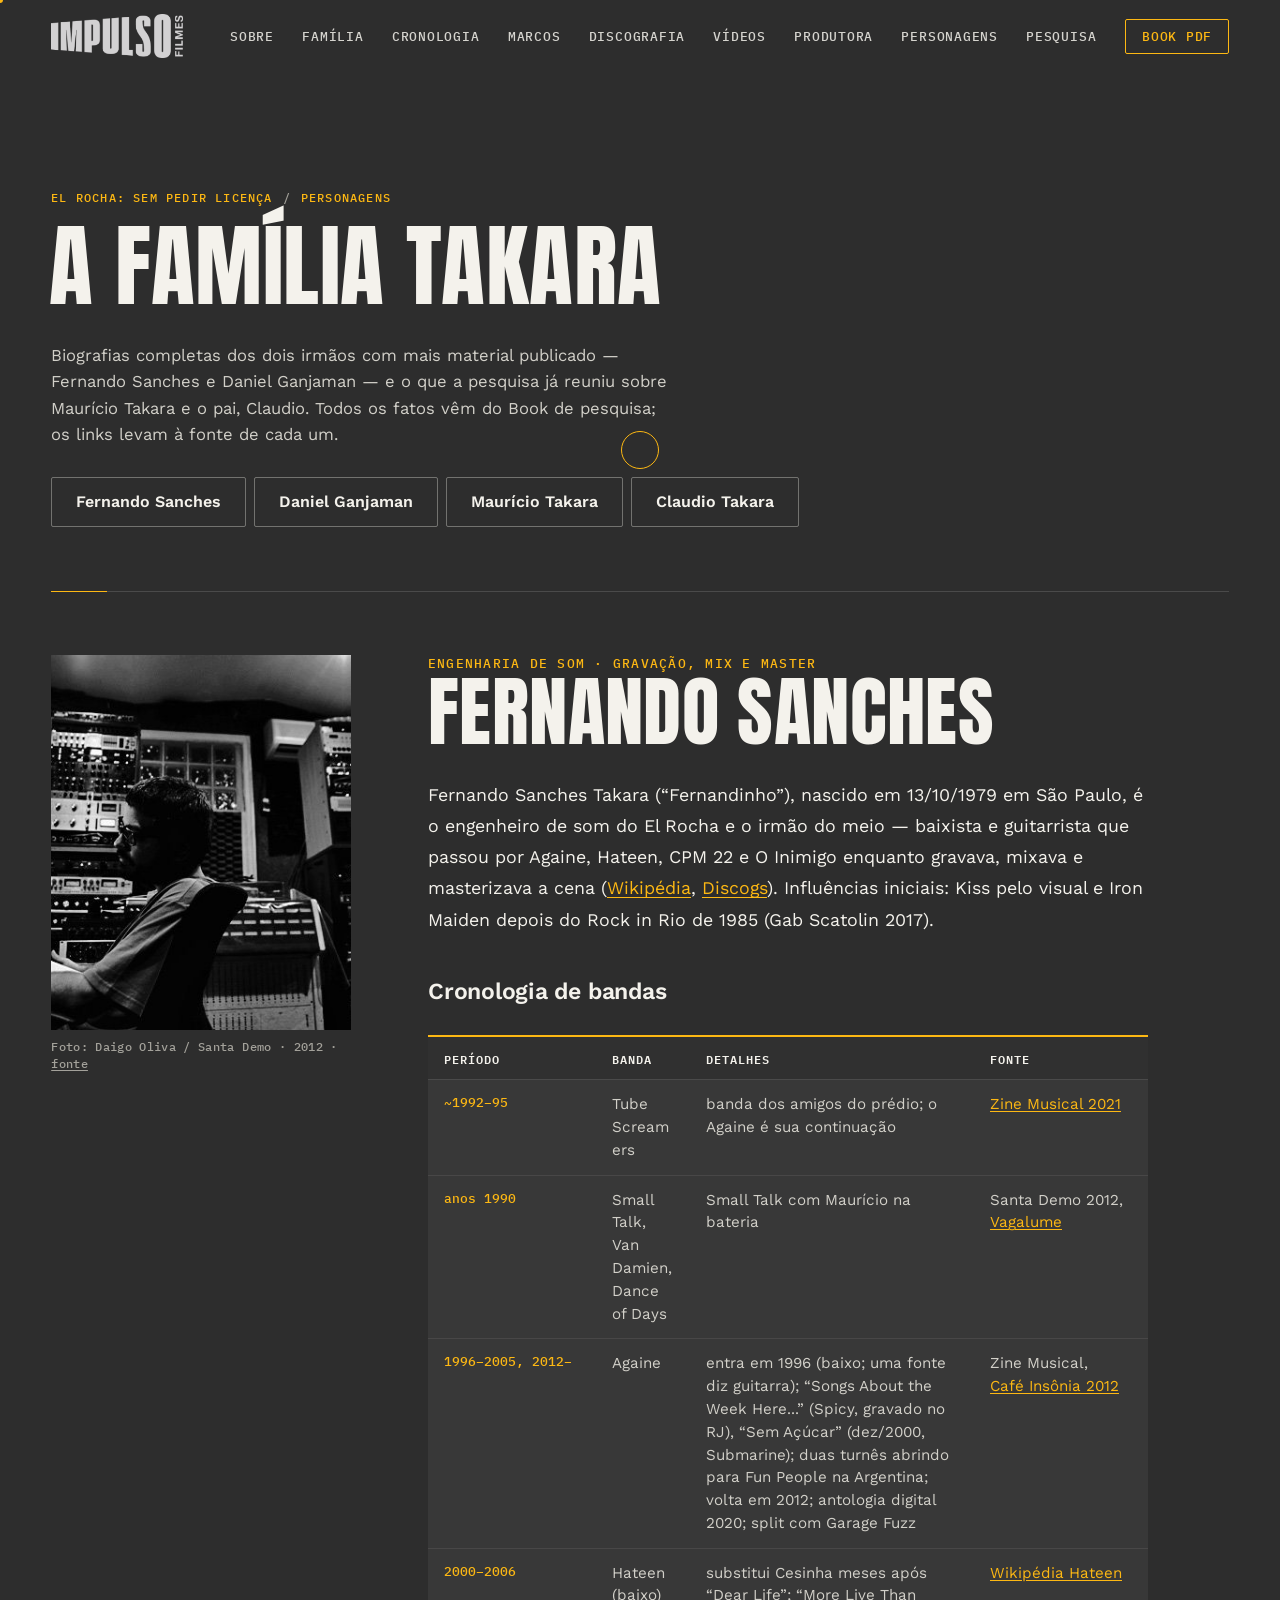
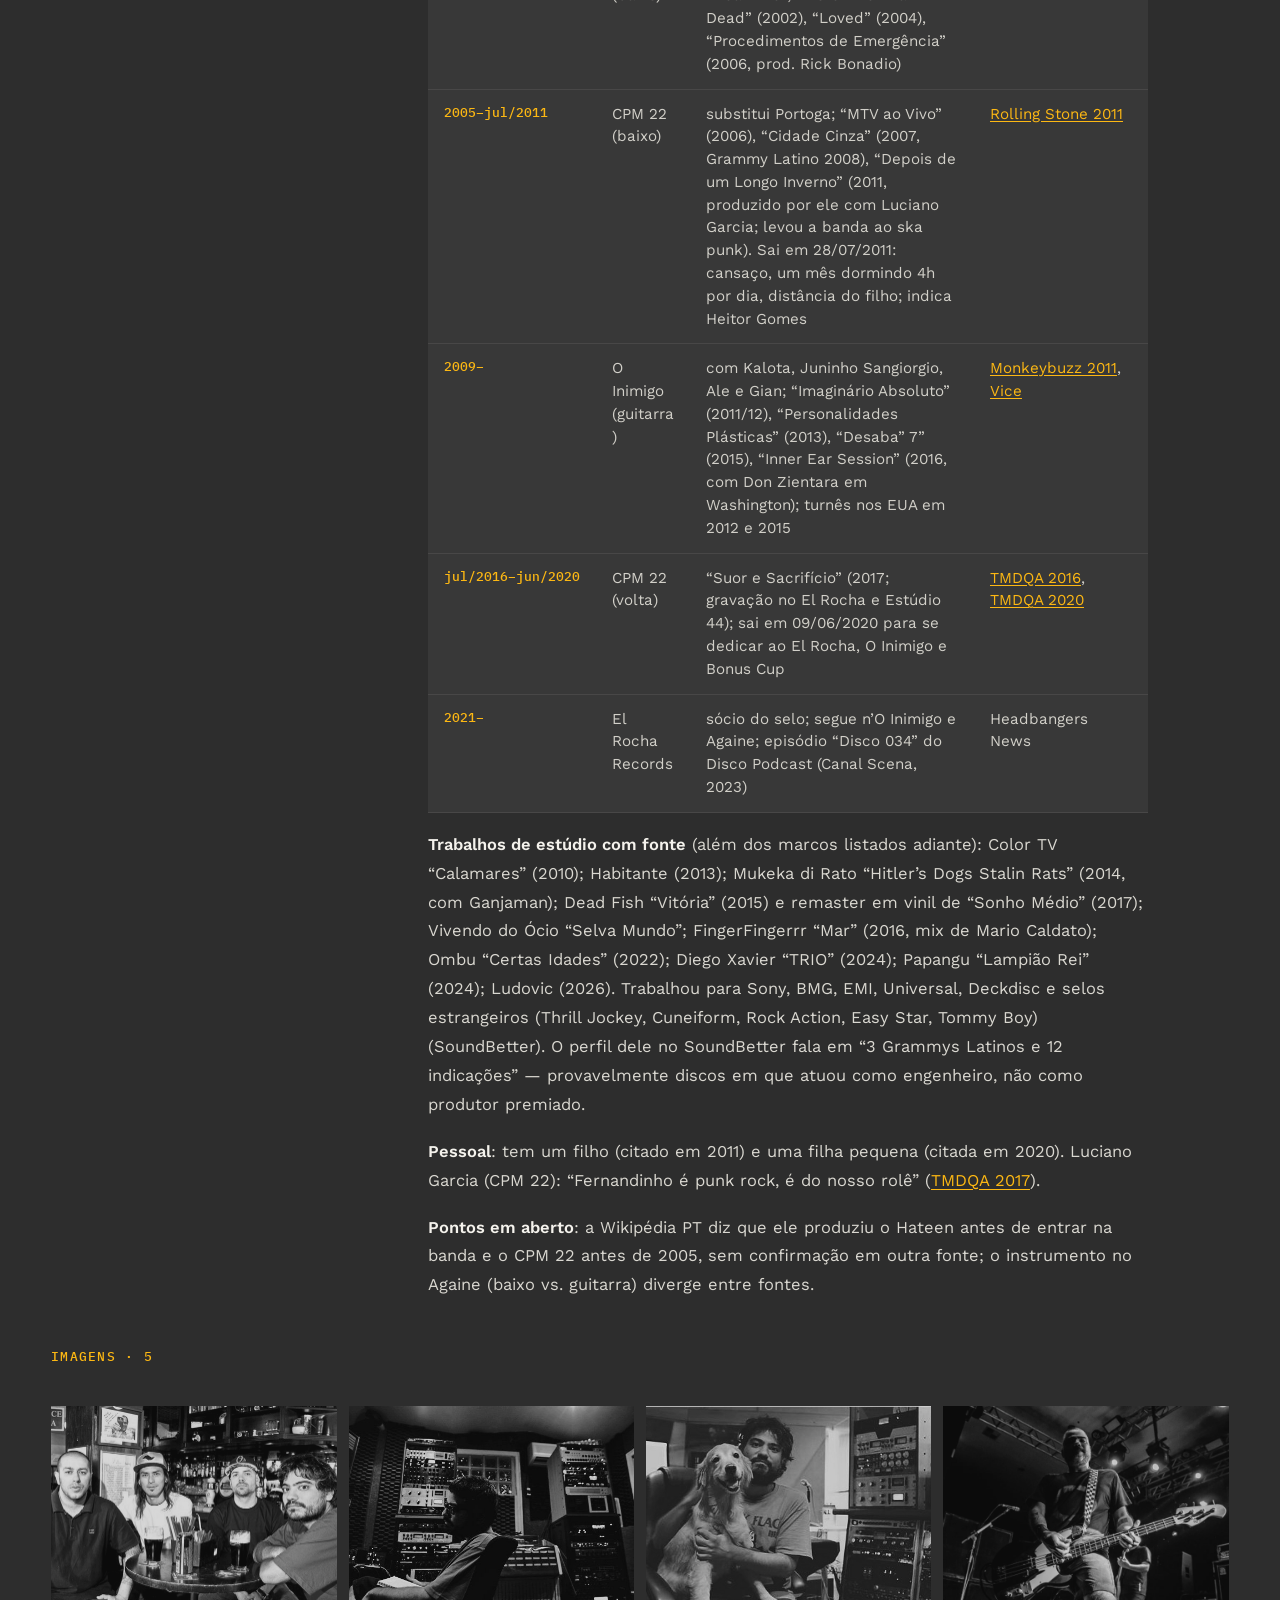
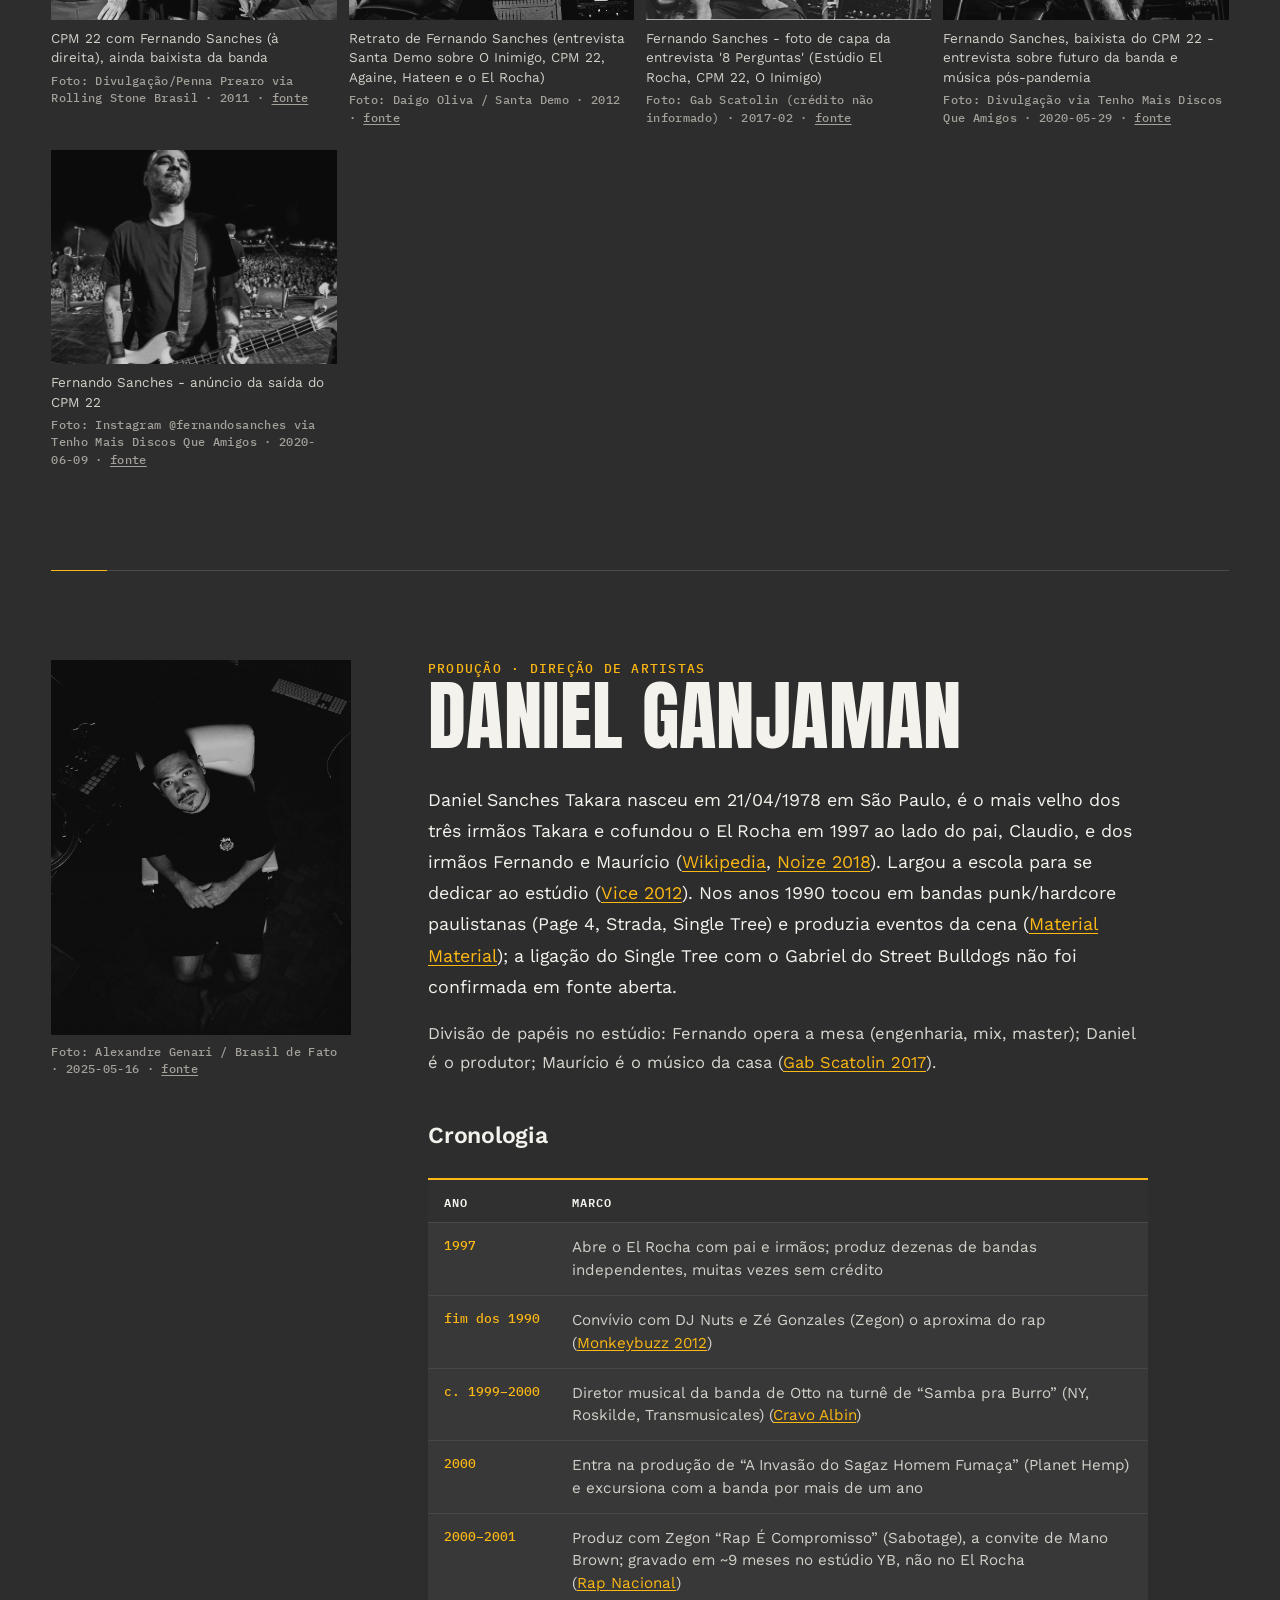
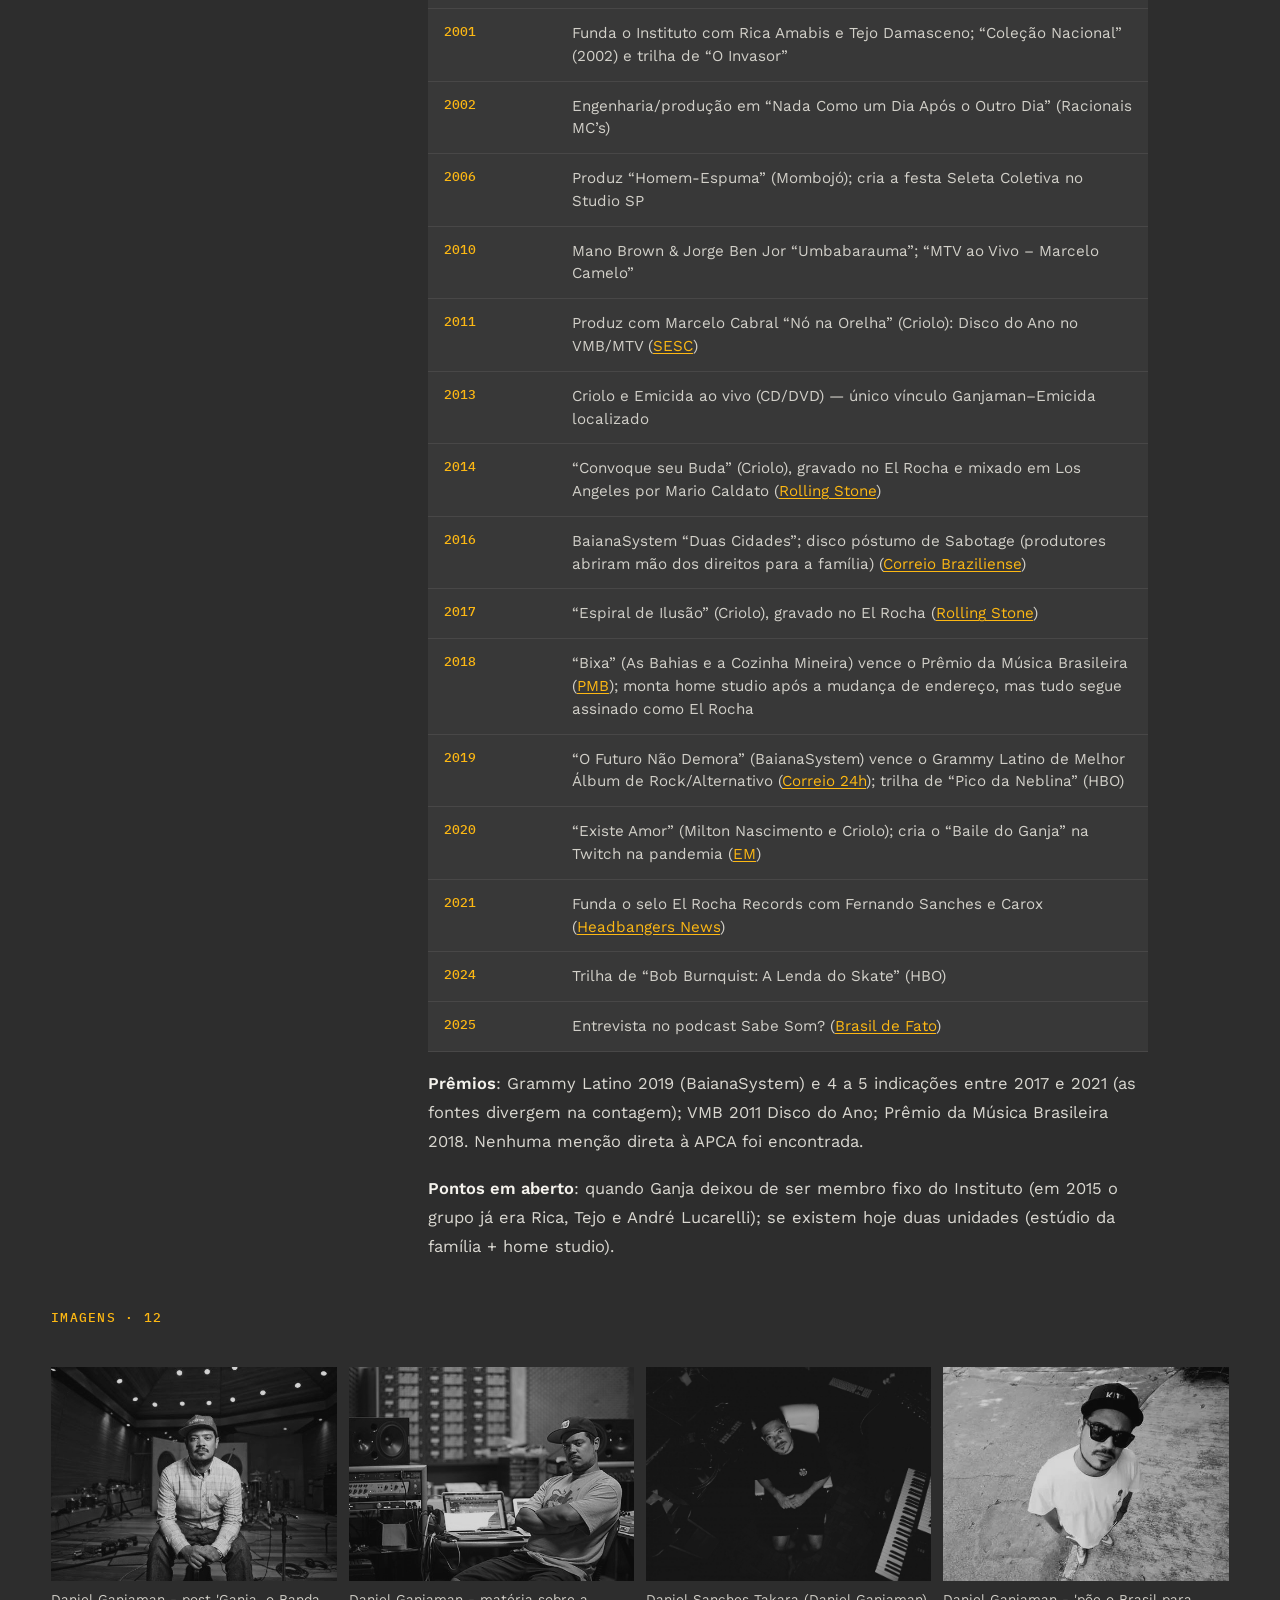
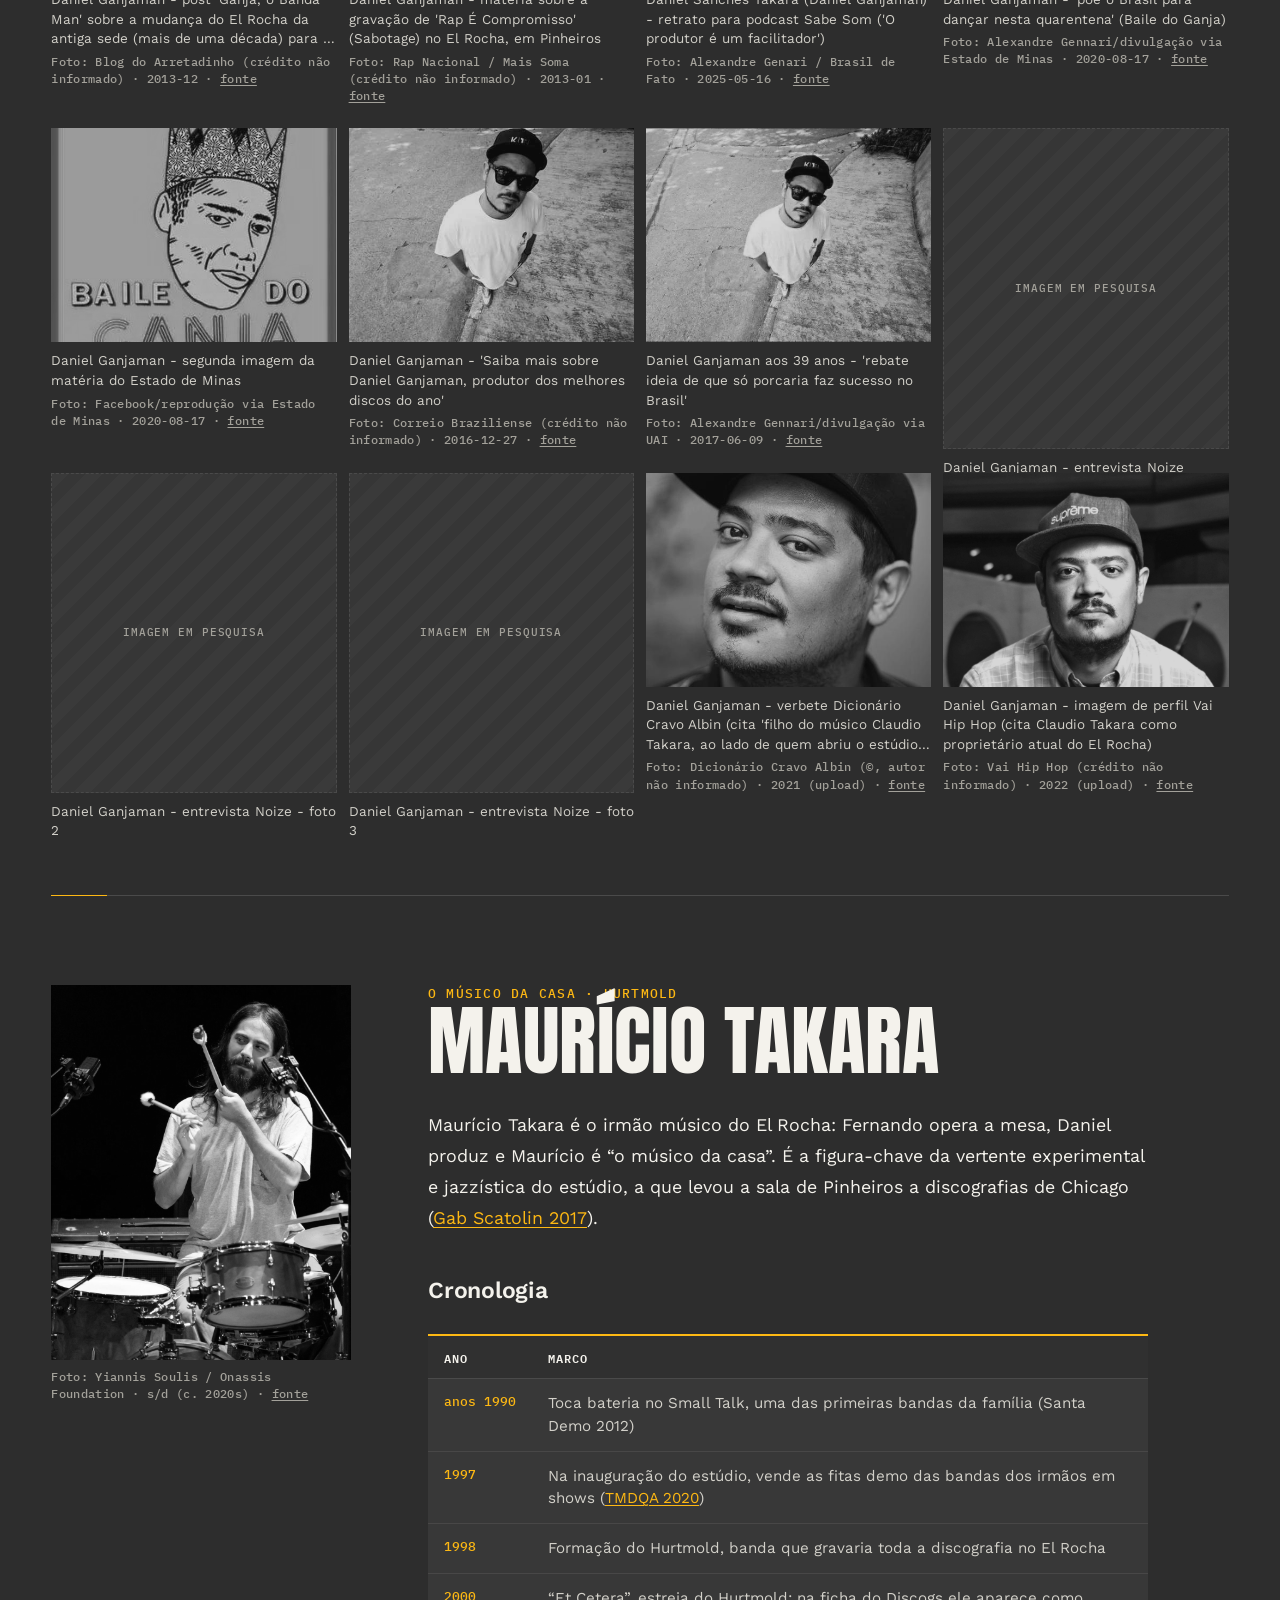
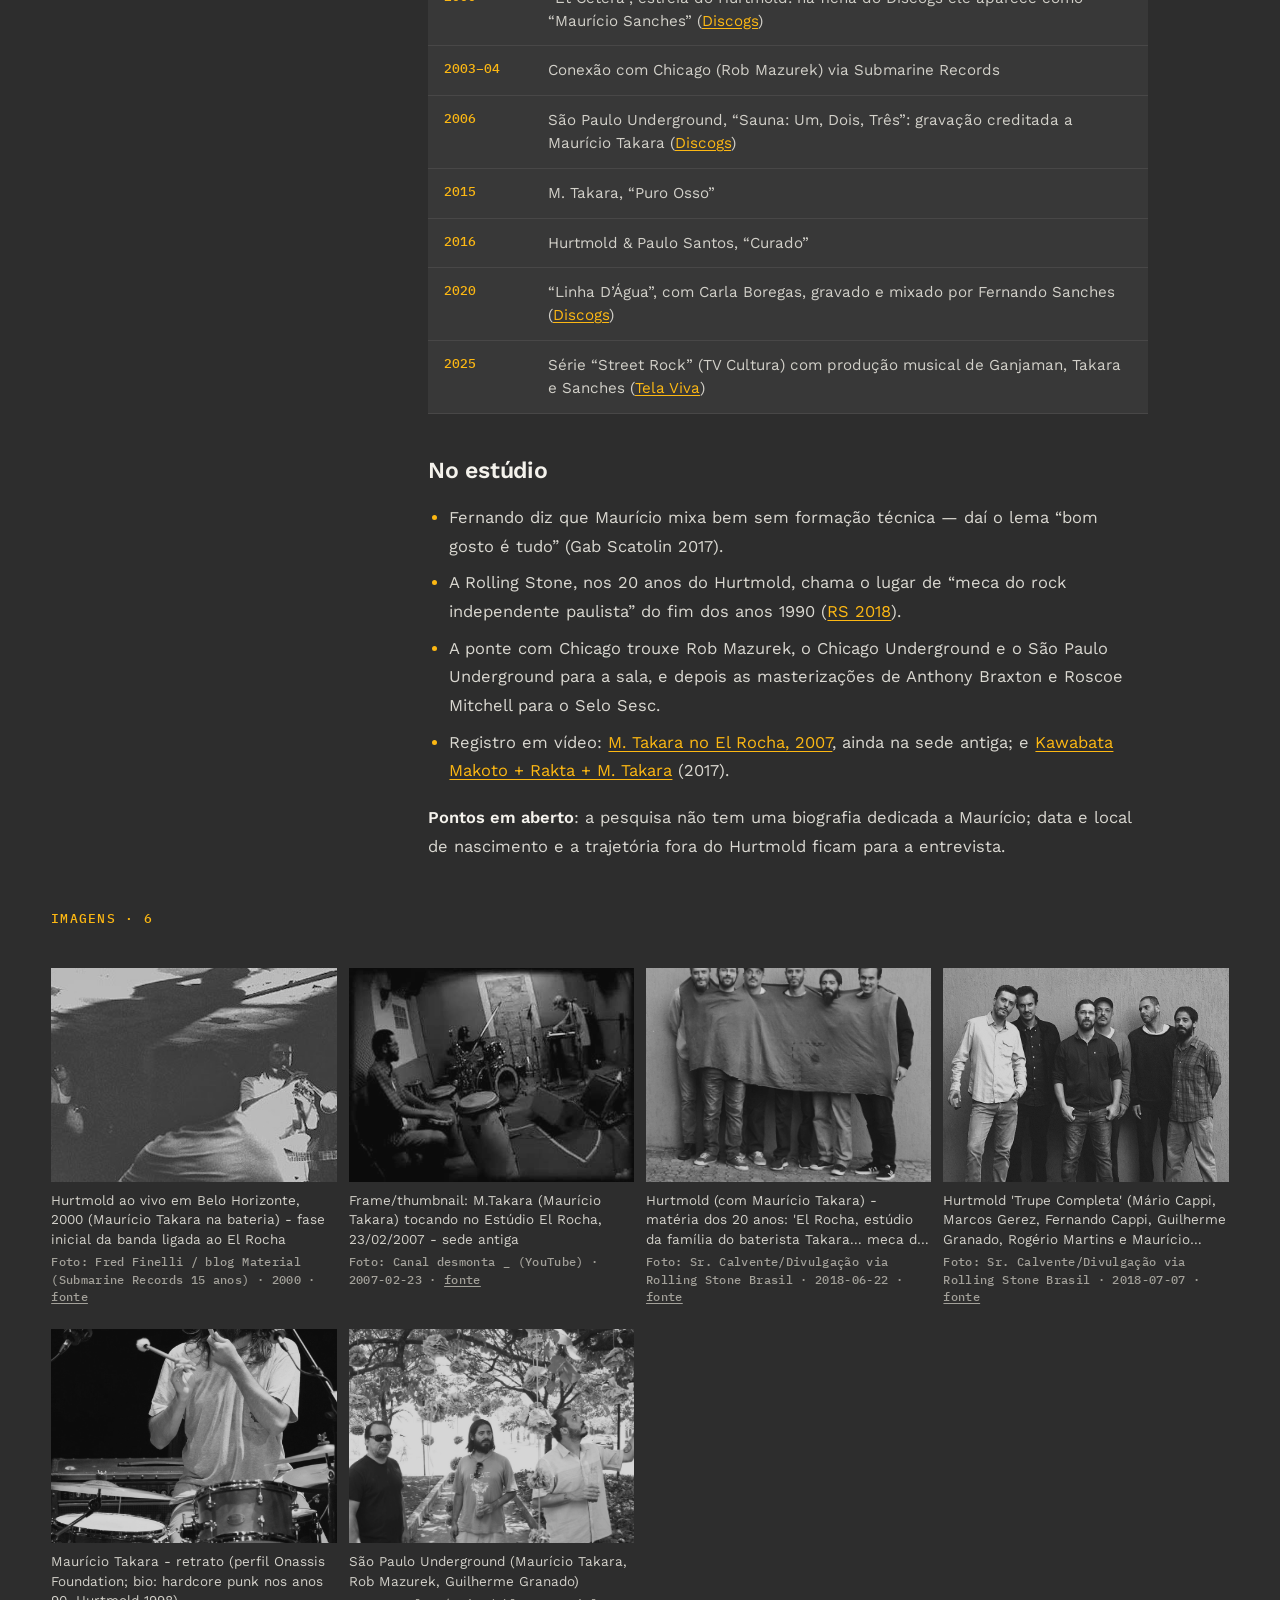
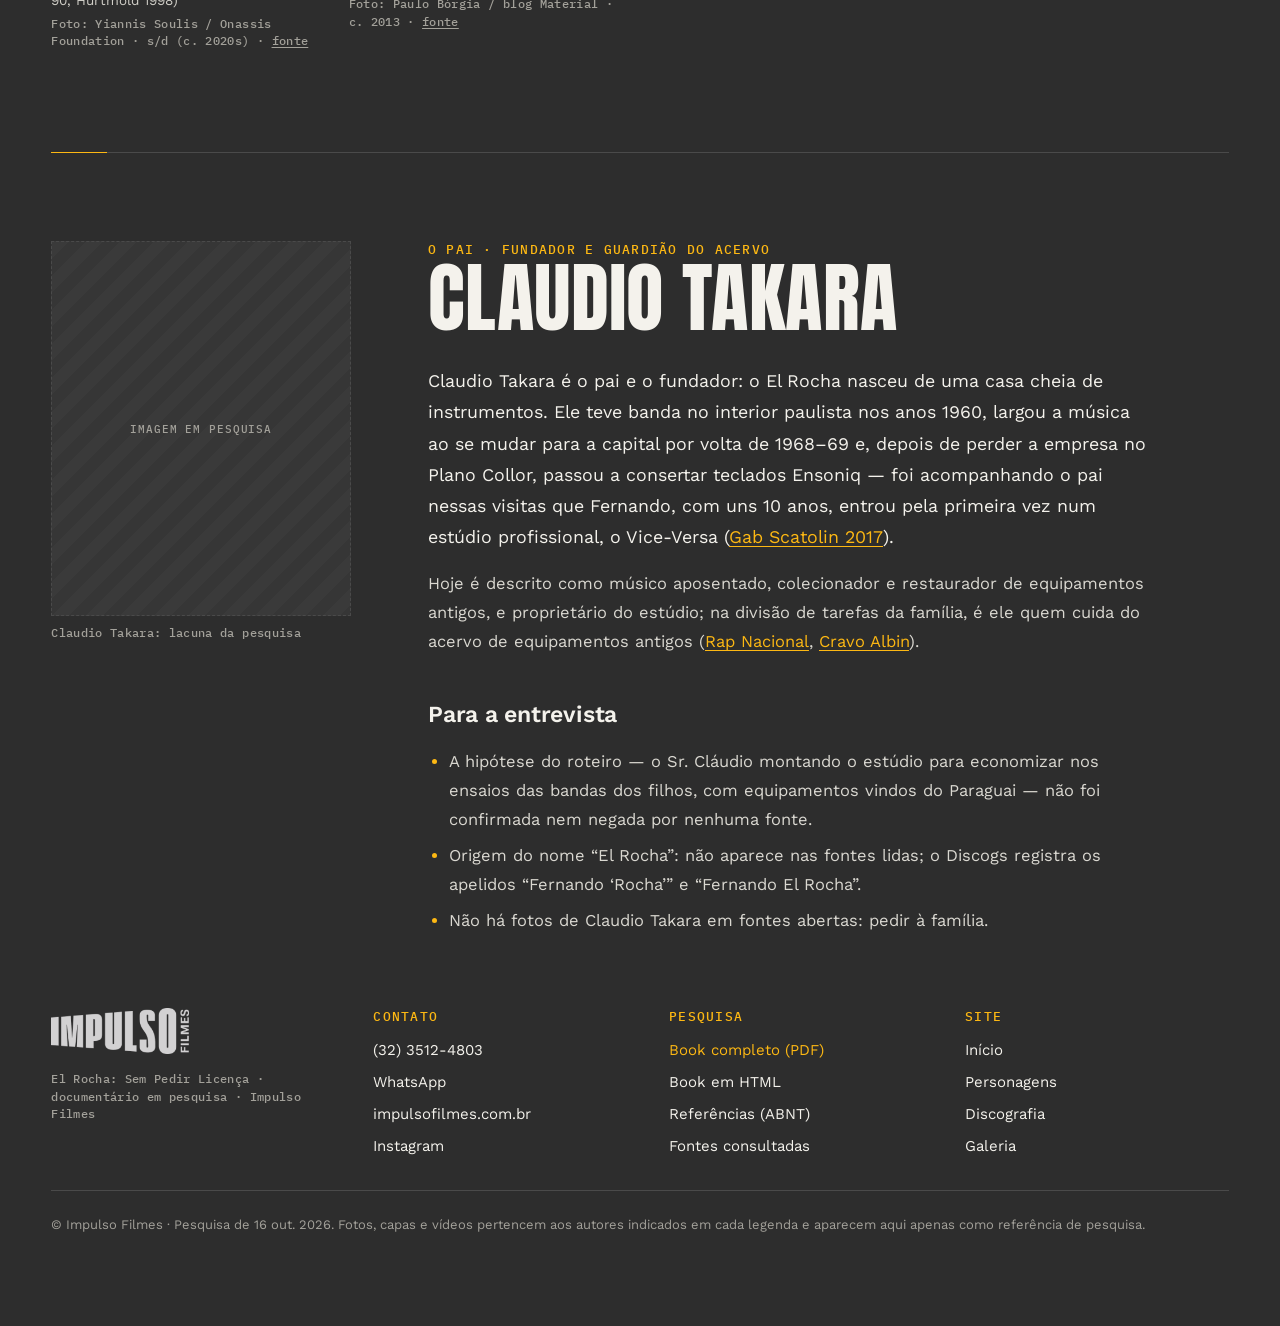
==== personagens.html @ 97555e3d "Cabeçalhos das tabelas em negrito Co-Authored-By: Claude Opus 5.5 <noreply@anthropic.com>" ====
<!doctype html>
<html lang="pt-BR">
<head>
<meta charset="utf-8">
<meta name="viewport" content="width=device-width, initial-scale=1">
<meta name="robots" content="noindex, nofollow">
<title>Personagens · El Rocha: Sem Pedir Licença</title>
<meta name="description" content="Biografias de Fernando Sanches, Daniel Ganjaman, Maurício Takara e Claudio Takara, a família do Estúdio El Rocha.">
<meta property="og:title" content="Personagens · El Rocha: Sem Pedir Licença">
<meta property="og:description" content="Biografias de Fernando Sanches, Daniel Ganjaman, Maurício Takara e Claudio Takara, a família do Estúdio El Rocha.">
<meta property="og:image" content="img/video-asVGFEaSTdU.jpg">
<meta name="theme-color" content="#2d2d2d">
<link rel="preconnect" href="https://fonts.googleapis.com">
<link rel="preconnect" href="https://fonts.gstatic.com" crossorigin>
<link href="https://fonts.googleapis.com/css2?family=Anton&family=IBM+Plex+Mono:wght@400;500;600&family=Work+Sans:wght@400;500;600&display=swap" rel="stylesheet">
<link rel="stylesheet" href="style.css?v=20261016n">
<link rel="stylesheet" href="pages.css?v=20261016n">
<link rel="stylesheet" href="case.css?v=20261016n">
<link rel="stylesheet" href="extra.css?v=20261016n">
<link rel="stylesheet" href="site.css?v=20261016n">
</head>
<body>

<div class="progress" aria-hidden="true"></div>

<header class="top" id="top">
  <a class="logo" href="index.html" aria-label="El Rocha: Sem Pedir Licença, início">
    <img src="img/impulso-logo.png" alt="Impulso Filmes" width="240" height="80">
  </a>
  <button class="burger" type="button" aria-expanded="false" aria-controls="menu">Menu</button>
  <nav id="menu" aria-label="Principal">
    <a href="index.html#sobre">Sobre</a>
    <a href="index.html#familia">Família</a>
    <a href="index.html#cronologia">Cronologia</a>
    <a href="index.html#marcos">Marcos</a>
    <a href="index.html#discografia">Discografia</a>
    <a href="index.html#videos">Vídeos</a>
    <a href="index.html#produtora">Produtora</a>
    <a href="personagens.html" aria-current="page">Personagens</a>
    <a href="pesquisa.html">Pesquisa</a>
    <a class="cta" href="el-rocha-book-pesquisa.pdf" target="_blank" rel="noopener">Book PDF</a>
  </nav>
</header>

<main>
<section class="l-hero">
  <p class="crumbs"><a href="index.html">El Rocha: Sem Pedir Licença</a><span aria-hidden="true">/</span><a href="personagens.html">Personagens</a></p>
  <h1 class="l-title small">A família Takara</h1>
  <p class="l-intro">Biografias completas dos dois irmãos com mais material publicado — Fernando Sanches e Daniel Ganjaman — e o que a pesquisa já reuniu sobre Maurício Takara e o pai, Claudio. Todos os fatos vêm do Book de pesquisa; os links levam à fonte de cada um.</p>
  <nav class="indice-pessoas filters" aria-label="Personagens"><a class="btn ghost" href="#fernando">Fernando Sanches</a><a class="btn ghost" href="#daniel">Daniel Ganjaman</a><a class="btn ghost" href="#mauricio">Maurício Takara</a><a class="btn ghost" href="#claudio">Claudio Takara</a></nav>
</section>

<section class="block rule alvo" id="fernando">
  <div class="pessoa">
    <figure><img src="img/retrato-de-fernando-sanches-entrevista-santa-demo-sobre.jpg" alt="Fernando Sanches" data-imprensa><figcaption class="cred">Foto: Daigo Oliva / Santa Demo · 2012 · <a href="https://santademo.wordpress.com/2012/04/06/entrevista-fernando-sanches-o-inimigo-cpm-22-againe-hateen-estudio-el-rocha/" target="_blank" rel="noopener">fonte</a></figcaption></figure>
    <div>
      <p class="eyebrow">Engenharia de som · gravação, mix e master</p>
      <h2 class="reveal">Fernando Sanches</h2>
      <div class="prose" style="margin-top:28px">
<p>Fernando Sanches Takara (“Fernandinho”), nascido em 13/10/1979 em São Paulo, é o engenheiro de som do El Rocha e o irmão do meio — baixista e guitarrista que passou por Againe, Hateen, CPM 22 e O Inimigo enquanto gravava, mixava e masterizava a cena (<a href="https://pt.wikipedia.org/wiki/Fernando_Sanches" target="_blank" rel="noopener">Wikipédia</a>, <a href="https://www.discogs.com/artist/1540677-Fernando-Sanches" target="_blank" rel="noopener">Discogs</a>). Influências iniciais: Kiss pelo visual e Iron Maiden depois do Rock in Rio de 1985 (Gab Scatolin 2017).</p>
<h3>Cronologia de bandas</h3>
<table class="tabela"><thead><tr><th scope="col">Período</th><th scope="col">Banda</th><th scope="col">Detalhes</th><th scope="col">Fonte</th></tr></thead><tbody>
<tr><td data-label="Período">~1992–95</td><td data-label="Banda">Tube Screamers</td><td data-label="Detalhes">banda dos amigos do prédio; o Againe é sua continuação</td><td data-label="Fonte"><a href="https://zinemusical.wordpress.com/2021/02/08/againe-anteontem-amanha-e-sempre/" target="_blank" rel="noopener">Zine Musical 2021</a></td></tr>
<tr><td data-label="Período">anos 1990</td><td data-label="Banda">Small Talk, Van Damien, Dance of Days</td><td data-label="Detalhes">Small Talk com Maurício na bateria</td><td data-label="Fonte">Santa Demo 2012, <a href="https://www.vagalume.com.br/hateen/biografia/" target="_blank" rel="noopener">Vagalume</a></td></tr>
<tr><td data-label="Período">1996–2005, 2012–</td><td data-label="Banda">Againe</td><td data-label="Detalhes">entra em 1996 (baixo; uma fonte diz guitarra); “Songs About the Week Here...” (Spicy, gravado no RJ), “Sem Açúcar” (dez/2000, Submarine); duas turnês abrindo para Fun People na Argentina; volta em 2012; antologia digital 2020; split com Garage Fuzz</td><td data-label="Fonte">Zine Musical, <a href="https://cafeinsoniafilmes.wordpress.com/2012/08/15/againe-em-campinas-entrevistamos-fernando-sanches/" target="_blank" rel="noopener">Café Insônia 2012</a></td></tr>
<tr><td data-label="Período">2000–2006</td><td data-label="Banda">Hateen (baixo)</td><td data-label="Detalhes">substitui Cesinha meses após “Dear Life”; “More Live Than Dead” (2002), “Loved” (2004), “Procedimentos de Emergência” (2006, prod. Rick Bonadio)</td><td data-label="Fonte"><a href="https://pt.wikipedia.org/wiki/Hateen" target="_blank" rel="noopener">Wikipédia Hateen</a></td></tr>
<tr><td data-label="Período">2005–jul/2011</td><td data-label="Banda">CPM 22 (baixo)</td><td data-label="Detalhes">substitui Portoga; “MTV ao Vivo” (2006), “Cidade Cinza” (2007, Grammy Latino 2008), “Depois de um Longo Inverno” (2011, produzido por ele com Luciano Garcia; levou a banda ao ska punk). Sai em 28/07/2011: cansaço, um mês dormindo 4h por dia, distância do filho; indica Heitor Gomes</td><td data-label="Fonte"><a href="https://rollingstone.com.br/noticia/fernando-sanches-comenta-sua-saida-do-cpm-22/" target="_blank" rel="noopener">Rolling Stone 2011</a></td></tr>
<tr><td data-label="Período">2009–</td><td data-label="Banda">O Inimigo (guitarra)</td><td data-label="Detalhes">com Kalota, Juninho Sangiorgio, Ale e Gian; “Imaginário Absoluto” (2011/12), “Personalidades Plásticas” (2013), “Desaba” 7” (2015), “Inner Ear Session” (2016, com Don Zientara em Washington); turnês nos EUA em 2012 e 2015</td><td data-label="Fonte"><a href="https://monkeybuzz.com.br/resenhas/albuns/o-inimigo-imaginario-absoluto/" target="_blank" rel="noopener">Monkeybuzz 2011</a>, <a href="https://www.vice.com/pt/article/juninho-sangiorgio-elege-os-melhores-discos-de-sua-banda-o-inimigo-em-15-anos-de-hardcore/" target="_blank" rel="noopener">Vice</a></td></tr>
<tr><td data-label="Período">jul/2016–jun/2020</td><td data-label="Banda">CPM 22 (volta)</td><td data-label="Detalhes">“Suor e Sacrifício” (2017; gravação no El Rocha e Estúdio 44); sai em 09/06/2020 para se dedicar ao El Rocha, O Inimigo e Bonus Cup</td><td data-label="Fonte"><a href="https://www.tenhomaisdiscosqueamigos.com/2016/07/27/cpm-22-oficializa-retorno-de-fernando-sanches/" target="_blank" rel="noopener">TMDQA 2016</a>, <a href="https://www.tenhomaisdiscosqueamigos.com/2020/06/09/fernando-sanches-saida-cpm22-baixista/" target="_blank" rel="noopener">TMDQA 2020</a></td></tr>
<tr><td data-label="Período">2021–</td><td data-label="Banda">El Rocha Records</td><td data-label="Detalhes">sócio do selo; segue n’O Inimigo e Againe; episódio “Disco 034” do Disco Podcast (Canal Scena, 2023)</td><td data-label="Fonte">Headbangers News</td></tr>
</tbody></table>
<p><strong>Trabalhos de estúdio com fonte</strong> (além dos marcos listados adiante): Color TV “Calamares” (2010); Habitante (2013); Mukeka di Rato “Hitler’s Dogs Stalin Rats” (2014, com Ganjaman); Dead Fish “Vitória” (2015) e remaster em vinil de “Sonho Médio” (2017); Vivendo do Ócio “Selva Mundo”; FingerFingerrr “Mar” (2016, mix de Mario Caldato); Ombu “Certas Idades” (2022); Diego Xavier “TRIO” (2024); Papangu “Lampião Rei” (2024); Ludovic (2026). Trabalhou para Sony, BMG, EMI, Universal, Deckdisc e selos estrangeiros (Thrill Jockey, Cuneiform, Rock Action, Easy Star, Tommy Boy) (SoundBetter). O perfil dele no SoundBetter fala em “3 Grammys Latinos e 12 indicações” — provavelmente discos em que atuou como engenheiro, não como produtor premiado.</p>
<p><strong>Pessoal</strong>: tem um filho (citado em 2011) e uma filha pequena (citada em 2020). Luciano Garcia (CPM 22): “Fernandinho é punk rock, é do nosso rolê” (<a href="https://www.tenhomaisdiscosqueamigos.com/2017/03/14/cpm22-entrevista-novo-disco/" target="_blank" rel="noopener">TMDQA 2017</a>).</p>
<p><strong>Pontos em aberto</strong>: a Wikipédia PT diz que ele produziu o Hateen antes de entrar na banda e o CPM 22 antes de 2005, sem confirmação em outra fonte; o instrumento no Againe (baixo vs. guitarra) diverge entre fontes.</p>
      </div>
    </div>
  </div>
  <p class="eyebrow" style="margin-top:48px">Imagens · 5</p>
  <ul class="shots">
<li class="reveal"><button type="button" data-full="img/cpm-22-com-fernando-sanches-a-direita-ainda-baixista-da.jpg" data-legenda="CPM 22 com Fernando Sanches (à direita), ainda baixista da banda&lt;span class=&quot;cred&quot;&gt;Foto: Divulgação/Penna Prearo via Rolling Stone Brasil · 2011 · &lt;a href=&quot;https://rollingstone.com.br/noticia/fernando-sanches-comenta-sua-saida-do-cpm-22/&quot; target=&quot;_blank&quot; rel=&quot;noopener&quot;&gt;fonte&lt;/a&gt;&lt;/span&gt;" aria-label="Ampliar: CPM 22 com Fernando Sanches (à direita), ainda baixista da banda"><img loading="lazy" src="img/cpm-22-com-fernando-sanches-a-direita-ainda-baixista-da.jpg" alt="CPM 22 com Fernando Sanches (à direita), ainda baixista da banda" data-imprensa></button><p class="leg">CPM 22 com Fernando Sanches (à direita), ainda baixista da banda</p><p class="cred">Foto: Divulgação/Penna Prearo via Rolling Stone Brasil · 2011 · <a href="https://rollingstone.com.br/noticia/fernando-sanches-comenta-sua-saida-do-cpm-22/" target="_blank" rel="noopener">fonte</a></p></li>
<li class="reveal"><button type="button" data-full="img/retrato-de-fernando-sanches-entrevista-santa-demo-sobre.jpg" data-legenda="Retrato de Fernando Sanches (entrevista Santa Demo sobre O Inimigo, CPM 22, Againe, Hateen e o El Rocha)&lt;span class=&quot;cred&quot;&gt;Foto: Daigo Oliva / Santa Demo · 2012 · &lt;a href=&quot;https://santademo.wordpress.com/2012/04/06/entrevista-fernando-sanches-o-inimigo-cpm-22-againe-hateen-estudio-el-rocha/&quot; target=&quot;_blank&quot; rel=&quot;noopener&quot;&gt;fonte&lt;/a&gt;&lt;/span&gt;" aria-label="Ampliar: Retrato de Fernando Sanches (entrevista Santa Demo sobre O Inimigo, CPM 22, Againe, Hateen e o El Rocha)"><img loading="lazy" src="img/retrato-de-fernando-sanches-entrevista-santa-demo-sobre.jpg" alt="Retrato de Fernando Sanches (entrevista Santa Demo sobre O Inimigo, CPM 22, Againe, Hateen e o El Rocha)" data-imprensa></button><p class="leg">Retrato de Fernando Sanches (entrevista Santa Demo sobre O Inimigo, CPM 22, Againe, Hateen e o El Rocha)</p><p class="cred">Foto: Daigo Oliva / Santa Demo · 2012 · <a href="https://santademo.wordpress.com/2012/04/06/entrevista-fernando-sanches-o-inimigo-cpm-22-againe-hateen-estudio-el-rocha/" target="_blank" rel="noopener">fonte</a></p></li>
<li class="reveal"><button type="button" data-full="img/fernando-sanches-foto-de-capa-da-entrevista-8-perguntas.jpg" data-legenda="Fernando Sanches - foto de capa da entrevista &amp;#x27;8 Perguntas&amp;#x27; (Estúdio El Rocha, CPM 22, O Inimigo)&lt;span class=&quot;cred&quot;&gt;Foto: Gab Scatolin (crédito não informado) · 2017-02 · &lt;a href=&quot;https://gabscatolin.com/2017/02/15/8-perguntas-fernando-sanches-estudio-el-rocha-cpm-22-o-inimigo/&quot; target=&quot;_blank&quot; rel=&quot;noopener&quot;&gt;fonte&lt;/a&gt;&lt;/span&gt;" aria-label="Ampliar: Fernando Sanches - foto de capa da entrevista &#x27;8 Perguntas&#x27; (Estúdio El Rocha, CPM 22, O Inimigo)"><img loading="lazy" src="img/fernando-sanches-foto-de-capa-da-entrevista-8-perguntas.jpg" alt="Fernando Sanches - foto de capa da entrevista &#x27;8 Perguntas&#x27; (Estúdio El Rocha, CPM 22, O Inimigo)" data-imprensa></button><p class="leg">Fernando Sanches - foto de capa da entrevista &#x27;8 Perguntas&#x27; (Estúdio El Rocha, CPM 22, O Inimigo)</p><p class="cred">Foto: Gab Scatolin (crédito não informado) · 2017-02 · <a href="https://gabscatolin.com/2017/02/15/8-perguntas-fernando-sanches-estudio-el-rocha-cpm-22-o-inimigo/" target="_blank" rel="noopener">fonte</a></p></li>
<li class="reveal"><button type="button" data-full="img/fernando-sanches-baixista-do-cpm-22-entrevista-sobre.jpg" data-legenda="Fernando Sanches, baixista do CPM 22 - entrevista sobre futuro da banda e música pós-pandemia&lt;span class=&quot;cred&quot;&gt;Foto: Divulgação via Tenho Mais Discos Que Amigos · 2020-05-29 · &lt;a href=&quot;https://www.tenhomaisdiscosqueamigos.com/2020/05/29/fernando-sanches-entrevista-cpm22-futuro/&quot; target=&quot;_blank&quot; rel=&quot;noopener&quot;&gt;fonte&lt;/a&gt;&lt;/span&gt;" aria-label="Ampliar: Fernando Sanches, baixista do CPM 22 - entrevista sobre futuro da banda e música pós-pandemia"><img loading="lazy" src="img/fernando-sanches-baixista-do-cpm-22-entrevista-sobre.jpg" alt="Fernando Sanches, baixista do CPM 22 - entrevista sobre futuro da banda e música pós-pandemia" data-imprensa></button><p class="leg">Fernando Sanches, baixista do CPM 22 - entrevista sobre futuro da banda e música pós-pandemia</p><p class="cred">Foto: Divulgação via Tenho Mais Discos Que Amigos · 2020-05-29 · <a href="https://www.tenhomaisdiscosqueamigos.com/2020/05/29/fernando-sanches-entrevista-cpm22-futuro/" target="_blank" rel="noopener">fonte</a></p></li>
<li class="reveal"><button type="button" data-full="img/fernando-sanches-anuncio-da-saida-do-cpm-22.jpg" data-legenda="Fernando Sanches - anúncio da saída do CPM 22&lt;span class=&quot;cred&quot;&gt;Foto: Instagram @fernandosanches via Tenho Mais Discos Que Amigos · 2020-06-09 · &lt;a href=&quot;https://www.tenhomaisdiscosqueamigos.com/2020/06/09/fernando-sanches-saida-cpm22-baixista/&quot; target=&quot;_blank&quot; rel=&quot;noopener&quot;&gt;fonte&lt;/a&gt;&lt;/span&gt;" aria-label="Ampliar: Fernando Sanches - anúncio da saída do CPM 22"><img loading="lazy" src="img/fernando-sanches-anuncio-da-saida-do-cpm-22.jpg" alt="Fernando Sanches - anúncio da saída do CPM 22" data-imprensa></button><p class="leg">Fernando Sanches - anúncio da saída do CPM 22</p><p class="cred">Foto: Instagram @fernandosanches via Tenho Mais Discos Que Amigos · 2020-06-09 · <a href="https://www.tenhomaisdiscosqueamigos.com/2020/06/09/fernando-sanches-saida-cpm22-baixista/" target="_blank" rel="noopener">fonte</a></p></li>
  </ul>
</section>

<section class="block rule alvo" id="daniel">
  <div class="pessoa">
    <figure><img src="img/daniel-sanches-takara-daniel-ganjaman-retrato-para.jpg" alt="Daniel Ganjaman" data-imprensa><figcaption class="cred">Foto: Alexandre Genari / Brasil de Fato · 2025-05-16 · <a href="https://www.brasildefato.com.br/podcast/sabe-som/2025/05/16/daniel-ganjaman-o-produtor-e-um-facilitador-nosso-papel-e-traduzir-nao-dominar-o-artista/" target="_blank" rel="noopener">fonte</a></figcaption></figure>
    <div>
      <p class="eyebrow">Produção · direção de artistas</p>
      <h2 class="reveal">Daniel Ganjaman</h2>
      <div class="prose" style="margin-top:28px">
<p>Daniel Sanches Takara nasceu em 21/04/1978 em São Paulo, é o mais velho dos três irmãos Takara e cofundou o El Rocha em 1997 ao lado do pai, Claudio, e dos irmãos Fernando e Maurício (<a href="https://en.wikipedia.org/wiki/Daniel_Ganjaman" target="_blank" rel="noopener">Wikipedia</a>, <a href="https://www.noize.com.br/entrevista-daniel-ganjaman-2018-criolo-mano-brown-sabotage" target="_blank" rel="noopener">Noize 2018</a>). Largou a escola para se dedicar ao estúdio (<a href="https://vice.com/en/article/kbgdny/meet-daniel-ganjaman-the-producer-who-changed-the-tone-of-brazilian-rap" target="_blank" rel="noopener">Vice 2012</a>). Nos anos 1990 tocou em bandas punk/hardcore paulistanas (Page 4, Strada, Single Tree) e produzia eventos da cena (<a href="https://materialmaterial.blogspot.com/2013/11/as-vezes-mil-as-vezes-um-submarine-15.html" target="_blank" rel="noopener">Material Material</a>); a ligação do Single Tree com o Gabriel do Street Bulldogs não foi confirmada em fonte aberta.</p>
<p>Divisão de papéis no estúdio: Fernando opera a mesa (engenharia, mix, master); Daniel é o produtor; Maurício é o músico da casa (<a href="https://gabscatolin.com/2017/02/15/8-perguntas-fernando-sanches-estudio-el-rocha-cpm-22-o-inimigo/" target="_blank" rel="noopener">Gab Scatolin 2017</a>).</p>
<h3>Cronologia</h3>
<table class="tabela"><thead><tr><th scope="col">Ano</th><th scope="col">Marco</th></tr></thead><tbody>
<tr><td data-label="Ano">1997</td><td data-label="Marco">Abre o El Rocha com pai e irmãos; produz dezenas de bandas independentes, muitas vezes sem crédito</td></tr>
<tr><td data-label="Ano">fim dos 1990</td><td data-label="Marco">Convívio com DJ Nuts e Zé Gonzales (Zegon) o aproxima do rap (<a href="https://monkeybuzz.com.br/materias/a-versatilidade-das-producoes-de-daniel-ganjaman/" target="_blank" rel="noopener">Monkeybuzz 2012</a>)</td></tr>
<tr><td data-label="Ano">c. 1999–2000</td><td data-label="Marco">Diretor musical da banda de Otto na turnê de “Samba pra Burro” (NY, Roskilde, Transmusicales) (<a href="https://dicionariompb.com.br/artista/daniel-ganjaman/" target="_blank" rel="noopener">Cravo Albin</a>)</td></tr>
<tr><td data-label="Ano">2000</td><td data-label="Marco">Entra na produção de “A Invasão do Sagaz Homem Fumaça” (Planet Hemp) e excursiona com a banda por mais de um ano</td></tr>
<tr><td data-label="Ano">2000–2001</td><td data-label="Marco">Produz com Zegon “Rap É Compromisso” (Sabotage), a convite de Mano Brown; gravado em ~9 meses no estúdio YB, não no El Rocha (<a href="https://www.rapnacional.com.br/daniel-ganjaman-conta-a-historia-da-gravacao-de-rap-e-compromisso/" target="_blank" rel="noopener">Rap Nacional</a>)</td></tr>
<tr><td data-label="Ano">2001</td><td data-label="Marco">Funda o Instituto com Rica Amabis e Tejo Damasceno; “Coleção Nacional” (2002) e trilha de “O Invasor”</td></tr>
<tr><td data-label="Ano">2002</td><td data-label="Marco">Engenharia/produção em “Nada Como um Dia Após o Outro Dia” (Racionais MC’s)</td></tr>
<tr><td data-label="Ano">2006</td><td data-label="Marco">Produz “Homem-Espuma” (Mombojó); cria a festa Seleta Coletiva no Studio SP</td></tr>
<tr><td data-label="Ano">2010</td><td data-label="Marco">Mano Brown &amp; Jorge Ben Jor “Umbabarauma”; “MTV ao Vivo – Marcelo Camelo”</td></tr>
<tr><td data-label="Ano">2011</td><td data-label="Marco">Produz com Marcelo Cabral “Nó na Orelha” (Criolo): Disco do Ano no VMB/MTV (<a href="https://portal.sescsp.org.br/online/artigo/6906_UM+POUCO+MAIS+DE+NO+NA+ORELHA" target="_blank" rel="noopener">SESC</a>)</td></tr>
<tr><td data-label="Ano">2013</td><td data-label="Marco">Criolo e Emicida ao vivo (CD/DVD) — único vínculo Ganjaman–Emicida localizado</td></tr>
<tr><td data-label="Ano">2014</td><td data-label="Marco">“Convoque seu Buda” (Criolo), gravado no El Rocha e mixado em Los Angeles por Mario Caldato (<a href="https://rollingstone.com.br/?p=49740" target="_blank" rel="noopener">Rolling Stone</a>)</td></tr>
<tr><td data-label="Ano">2016</td><td data-label="Marco">BaianaSystem “Duas Cidades”; disco póstumo de Sabotage (produtores abriram mão dos direitos para a família) (<a href="https://www.correiobraziliense.com.br/app/noticia/diversao-e-arte/2016/12/27/interna_diversao_arte,562657/quem-e-daniel-ganjaman.shtml" target="_blank" rel="noopener">Correio Braziliense</a>)</td></tr>
<tr><td data-label="Ano">2017</td><td data-label="Marco">“Espiral de Ilusão” (Criolo), gravado no El Rocha (<a href="https://rollingstone.com.br/artigo/criolo-sonhos-de-samba/" target="_blank" rel="noopener">Rolling Stone</a>)</td></tr>
<tr><td data-label="Ano">2018</td><td data-label="Marco">“Bixa” (As Bahias e a Cozinha Mineira) vence o Prêmio da Música Brasileira (<a href="https://premiodamusica.com.br/premiado/daniel-ganjaman" target="_blank" rel="noopener">PMB</a>); monta home studio após a mudança de endereço, mas tudo segue assinado como El Rocha</td></tr>
<tr><td data-label="Ano">2019</td><td data-label="Marco">“O Futuro Não Demora” (BaianaSystem) vence o Grammy Latino de Melhor Álbum de Rock/Alternativo (<a href="https://www.correio24horas.com.br/noticia/nid/o-futuro-nao-demora-da-baianasystem-fatura-o-grammy-latino/" target="_blank" rel="noopener">Correio 24h</a>); trilha de “Pico da Neblina” (HBO)</td></tr>
<tr><td data-label="Ano">2020</td><td data-label="Marco">“Existe Amor” (Milton Nascimento e Criolo); cria o “Baile do Ganja” na Twitch na pandemia (<a href="https://www.em.com.br/app/noticia/cultura/2020/08/17/interna_cultura,1176660/daniel-ganjaman-poe-o-brasil-para-dancar-nesta-quarentena.shtml" target="_blank" rel="noopener">EM</a>)</td></tr>
<tr><td data-label="Ano">2021</td><td data-label="Marco">Funda o selo El Rocha Records com Fernando Sanches e Carox (<a href="https://www.headbangersnews.com.br/noticias/novo-selo-musical-el-rocha-records-lanca-material-inedito-da-banda-deb-and-the-mentals/" target="_blank" rel="noopener">Headbangers News</a>)</td></tr>
<tr><td data-label="Ano">2024</td><td data-label="Marco">Trilha de “Bob Burnquist: A Lenda do Skate” (HBO)</td></tr>
<tr><td data-label="Ano">2025</td><td data-label="Marco">Entrevista no podcast Sabe Som? (<a href="https://www.brasildefato.com.br/podcast/sabe-som/2025/05/16/daniel-ganjaman-o-produtor-e-um-facilitador-nosso-papel-e-traduzir-nao-dominar-o-artista/" target="_blank" rel="noopener">Brasil de Fato</a>)</td></tr>
</tbody></table>
<p><strong>Prêmios</strong>: Grammy Latino 2019 (BaianaSystem) e 4 a 5 indicações entre 2017 e 2021 (as fontes divergem na contagem); VMB 2011 Disco do Ano; Prêmio da Música Brasileira 2018. Nenhuma menção direta à APCA foi encontrada.</p>
<p><strong>Pontos em aberto</strong>: quando Ganja deixou de ser membro fixo do Instituto (em 2015 o grupo já era Rica, Tejo e André Lucarelli); se existem hoje duas unidades (estúdio da família + home studio).</p>
      </div>
    </div>
  </div>
  <p class="eyebrow" style="margin-top:48px">Imagens · 12</p>
  <ul class="shots">
<li class="reveal"><button type="button" data-full="img/daniel-ganjaman-post-ganja-o-banda-man-sobre-a-mudanca.jpg" data-legenda="Daniel Ganjaman - post &amp;#x27;Ganja, o Banda Man&amp;#x27; sobre a mudança do El Rocha da antiga sede (mais de uma década) para o novo espaço na zona oeste; cita maquinário analógico e Fernando como engenheiro&lt;span class=&quot;cred&quot;&gt;Foto: Blog do Arretadinho (crédito não informado) · 2013-12 · &lt;a href=&quot;https://blogdoarretadinho.blogspot.com/2013/12/ganja-o-banda-man.html&quot; target=&quot;_blank&quot; rel=&quot;noopener&quot;&gt;fonte&lt;/a&gt;&lt;/span&gt;" aria-label="Ampliar: Daniel Ganjaman - post &#x27;Ganja, o Banda Man&#x27; sobre a mudança do El Rocha da antiga sede (mais de uma década) para o novo espaço na zona oeste; cita maquinário analógico e Fernando como engenheiro"><img loading="lazy" src="img/daniel-ganjaman-post-ganja-o-banda-man-sobre-a-mudanca.jpg" alt="Daniel Ganjaman - post &#x27;Ganja, o Banda Man&#x27; sobre a mudança do El Rocha da antiga sede (mais de uma década) para o novo espaço na zona oeste; cita maquinário analógico e Fernando como engenheiro" data-imprensa></button><p class="leg">Daniel Ganjaman - post &#x27;Ganja, o Banda Man&#x27; sobre a mudança do El Rocha da antiga sede (mais de uma década) para o novo espaço na zona oeste; cita maquinário analógico e Fernando como engenheiro</p><p class="cred">Foto: Blog do Arretadinho (crédito não informado) · 2013-12 · <a href="https://blogdoarretadinho.blogspot.com/2013/12/ganja-o-banda-man.html" target="_blank" rel="noopener">fonte</a></p></li>
<li class="reveal"><button type="button" data-full="img/daniel-ganjaman-materia-sobre-a-gravacao-de-rap-e.jpg" data-legenda="Daniel Ganjaman - matéria sobre a gravação de &amp;#x27;Rap É Compromisso&amp;#x27; (Sabotage) no El Rocha, em Pinheiros&lt;span class=&quot;cred&quot;&gt;Foto: Rap Nacional / Mais Soma (crédito não informado) · 2013-01 · &lt;a href=&quot;https://www.rapnacional.com.br/daniel-ganjaman-conta-a-historia-da-gravacao-de-rap-e-compromisso/&quot; target=&quot;_blank&quot; rel=&quot;noopener&quot;&gt;fonte&lt;/a&gt;&lt;/span&gt;" aria-label="Ampliar: Daniel Ganjaman - matéria sobre a gravação de &#x27;Rap É Compromisso&#x27; (Sabotage) no El Rocha, em Pinheiros"><img loading="lazy" src="img/daniel-ganjaman-materia-sobre-a-gravacao-de-rap-e.jpg" alt="Daniel Ganjaman - matéria sobre a gravação de &#x27;Rap É Compromisso&#x27; (Sabotage) no El Rocha, em Pinheiros" data-imprensa></button><p class="leg">Daniel Ganjaman - matéria sobre a gravação de &#x27;Rap É Compromisso&#x27; (Sabotage) no El Rocha, em Pinheiros</p><p class="cred">Foto: Rap Nacional / Mais Soma (crédito não informado) · 2013-01 · <a href="https://www.rapnacional.com.br/daniel-ganjaman-conta-a-historia-da-gravacao-de-rap-e-compromisso/" target="_blank" rel="noopener">fonte</a></p></li>
<li class="reveal"><button type="button" data-full="img/daniel-sanches-takara-daniel-ganjaman-retrato-para.jpg" data-legenda="Daniel Sanches Takara (Daniel Ganjaman) - retrato para podcast Sabe Som (&amp;#x27;O produtor é um facilitador&amp;#x27;)&lt;span class=&quot;cred&quot;&gt;Foto: Alexandre Genari / Brasil de Fato · 2025-05-16 · &lt;a href=&quot;https://www.brasildefato.com.br/podcast/sabe-som/2025/05/16/daniel-ganjaman-o-produtor-e-um-facilitador-nosso-papel-e-traduzir-nao-dominar-o-artista/&quot; target=&quot;_blank&quot; rel=&quot;noopener&quot;&gt;fonte&lt;/a&gt;&lt;/span&gt;" aria-label="Ampliar: Daniel Sanches Takara (Daniel Ganjaman) - retrato para podcast Sabe Som (&#x27;O produtor é um facilitador&#x27;)"><img loading="lazy" src="img/daniel-sanches-takara-daniel-ganjaman-retrato-para.jpg" alt="Daniel Sanches Takara (Daniel Ganjaman) - retrato para podcast Sabe Som (&#x27;O produtor é um facilitador&#x27;)" data-imprensa></button><p class="leg">Daniel Sanches Takara (Daniel Ganjaman) - retrato para podcast Sabe Som (&#x27;O produtor é um facilitador&#x27;)</p><p class="cred">Foto: Alexandre Genari / Brasil de Fato · 2025-05-16 · <a href="https://www.brasildefato.com.br/podcast/sabe-som/2025/05/16/daniel-ganjaman-o-produtor-e-um-facilitador-nosso-papel-e-traduzir-nao-dominar-o-artista/" target="_blank" rel="noopener">fonte</a></p></li>
<li class="reveal"><button type="button" data-full="img/daniel-ganjaman-poe-o-brasil-para-dancar-nesta.jpg" data-legenda="Daniel Ganjaman - &amp;#x27;põe o Brasil para dançar nesta quarentena&amp;#x27; (Baile do Ganja)&lt;span class=&quot;cred&quot;&gt;Foto: Alexandre Gennari/divulgação via Estado de Minas · 2020-08-17 · &lt;a href=&quot;https://www.em.com.br/app/noticia/cultura/2020/08/17/interna_cultura,1176660/daniel-ganjaman-poe-o-brasil-para-dancar-nesta-quarentena.shtml&quot; target=&quot;_blank&quot; rel=&quot;noopener&quot;&gt;fonte&lt;/a&gt;&lt;/span&gt;" aria-label="Ampliar: Daniel Ganjaman - &#x27;põe o Brasil para dançar nesta quarentena&#x27; (Baile do Ganja)"><img loading="lazy" src="img/daniel-ganjaman-poe-o-brasil-para-dancar-nesta.jpg" alt="Daniel Ganjaman - &#x27;põe o Brasil para dançar nesta quarentena&#x27; (Baile do Ganja)" data-imprensa></button><p class="leg">Daniel Ganjaman - &#x27;põe o Brasil para dançar nesta quarentena&#x27; (Baile do Ganja)</p><p class="cred">Foto: Alexandre Gennari/divulgação via Estado de Minas · 2020-08-17 · <a href="https://www.em.com.br/app/noticia/cultura/2020/08/17/interna_cultura,1176660/daniel-ganjaman-poe-o-brasil-para-dancar-nesta-quarentena.shtml" target="_blank" rel="noopener">fonte</a></p></li>
<li class="reveal"><button type="button" data-full="img/daniel-ganjaman-segunda-imagem-da-materia-do-estado-de.jpg" data-legenda="Daniel Ganjaman - segunda imagem da matéria do Estado de Minas&lt;span class=&quot;cred&quot;&gt;Foto: Facebook/reprodução via Estado de Minas · 2020-08-17 · &lt;a href=&quot;https://www.em.com.br/app/noticia/cultura/2020/08/17/interna_cultura,1176660/daniel-ganjaman-poe-o-brasil-para-dancar-nesta-quarentena.shtml&quot; target=&quot;_blank&quot; rel=&quot;noopener&quot;&gt;fonte&lt;/a&gt;&lt;/span&gt;" aria-label="Ampliar: Daniel Ganjaman - segunda imagem da matéria do Estado de Minas"><img loading="lazy" src="img/daniel-ganjaman-segunda-imagem-da-materia-do-estado-de.jpg" alt="Daniel Ganjaman - segunda imagem da matéria do Estado de Minas" data-imprensa></button><p class="leg">Daniel Ganjaman - segunda imagem da matéria do Estado de Minas</p><p class="cred">Foto: Facebook/reprodução via Estado de Minas · 2020-08-17 · <a href="https://www.em.com.br/app/noticia/cultura/2020/08/17/interna_cultura,1176660/daniel-ganjaman-poe-o-brasil-para-dancar-nesta-quarentena.shtml" target="_blank" rel="noopener">fonte</a></p></li>
<li class="reveal"><button type="button" data-full="img/daniel-ganjaman-saiba-mais-sobre-daniel-ganjaman.jpg" data-legenda="Daniel Ganjaman - &amp;#x27;Saiba mais sobre Daniel Ganjaman, produtor dos melhores discos do ano&amp;#x27;&lt;span class=&quot;cred&quot;&gt;Foto: Correio Braziliense (crédito não informado) · 2016-12-27 · &lt;a href=&quot;https://www.correiobraziliense.com.br/app/noticia/diversao-e-arte/2016/12/27/interna_diversao_arte,562657/quem-e-daniel-ganjaman.shtml&quot; target=&quot;_blank&quot; rel=&quot;noopener&quot;&gt;fonte&lt;/a&gt;&lt;/span&gt;" aria-label="Ampliar: Daniel Ganjaman - &#x27;Saiba mais sobre Daniel Ganjaman, produtor dos melhores discos do ano&#x27;"><img loading="lazy" src="img/daniel-ganjaman-saiba-mais-sobre-daniel-ganjaman.jpg" alt="Daniel Ganjaman - &#x27;Saiba mais sobre Daniel Ganjaman, produtor dos melhores discos do ano&#x27;" data-imprensa></button><p class="leg">Daniel Ganjaman - &#x27;Saiba mais sobre Daniel Ganjaman, produtor dos melhores discos do ano&#x27;</p><p class="cred">Foto: Correio Braziliense (crédito não informado) · 2016-12-27 · <a href="https://www.correiobraziliense.com.br/app/noticia/diversao-e-arte/2016/12/27/interna_diversao_arte,562657/quem-e-daniel-ganjaman.shtml" target="_blank" rel="noopener">fonte</a></p></li>
<li class="reveal"><button type="button" data-full="img/daniel-ganjaman-aos-39-anos-rebate-ideia-de-que-so.jpg" data-legenda="Daniel Ganjaman aos 39 anos - &amp;#x27;rebate ideia de que só porcaria faz sucesso no Brasil&amp;#x27;&lt;span class=&quot;cred&quot;&gt;Foto: Alexandre Gennari/divulgação via UAI · 2017-06-09 · &lt;a href=&quot;https://www.uai.com.br/app/noticia/musica/2017/06/09/noticias-musica,207818/daniel-ganjaman-rebate-ideia-de-que-so-porcaria-faz-sucesso-no-brasi.shtml&quot; target=&quot;_blank&quot; rel=&quot;noopener&quot;&gt;fonte&lt;/a&gt;&lt;/span&gt;" aria-label="Ampliar: Daniel Ganjaman aos 39 anos - &#x27;rebate ideia de que só porcaria faz sucesso no Brasil&#x27;"><img loading="lazy" src="img/daniel-ganjaman-aos-39-anos-rebate-ideia-de-que-so.jpg" alt="Daniel Ganjaman aos 39 anos - &#x27;rebate ideia de que só porcaria faz sucesso no Brasil&#x27;" data-imprensa></button><p class="leg">Daniel Ganjaman aos 39 anos - &#x27;rebate ideia de que só porcaria faz sucesso no Brasil&#x27;</p><p class="cred">Foto: Alexandre Gennari/divulgação via UAI · 2017-06-09 · <a href="https://www.uai.com.br/app/noticia/musica/2017/06/09/noticias-musica,207818/daniel-ganjaman-rebate-ideia-de-que-so-porcaria-faz-sucesso-no-brasi.shtml" target="_blank" rel="noopener">fonte</a></p></li>
<li class="reveal"><span class="ph">Imagem em pesquisa</span><p class="leg">Daniel Ganjaman - entrevista Noize (Criolo, Mano Brown, Sabotage) - foto 1</p></li>
<li class="reveal"><span class="ph">Imagem em pesquisa</span><p class="leg">Daniel Ganjaman - entrevista Noize - foto 2</p></li>
<li class="reveal"><span class="ph">Imagem em pesquisa</span><p class="leg">Daniel Ganjaman - entrevista Noize - foto 3</p></li>
<li class="reveal"><button type="button" data-full="img/daniel-ganjaman-verbete-dicionario-cravo-albin-cita.jpg" data-legenda="Daniel Ganjaman - verbete Dicionário Cravo Albin (cita &amp;#x27;filho do músico Claudio Takara, ao lado de quem abriu o estúdio El Rocha&amp;#x27;)&lt;span class=&quot;cred&quot;&gt;Foto: Dicionário Cravo Albin (©, autor não informado) · 2021 (upload) · &lt;a href=&quot;https://dicionariompb.com.br/artista/daniel-ganjaman/&quot; target=&quot;_blank&quot; rel=&quot;noopener&quot;&gt;fonte&lt;/a&gt;&lt;/span&gt;" aria-label="Ampliar: Daniel Ganjaman - verbete Dicionário Cravo Albin (cita &#x27;filho do músico Claudio Takara, ao lado de quem abriu o estúdio El Rocha&#x27;)"><img loading="lazy" src="img/daniel-ganjaman-verbete-dicionario-cravo-albin-cita.jpg" alt="Daniel Ganjaman - verbete Dicionário Cravo Albin (cita &#x27;filho do músico Claudio Takara, ao lado de quem abriu o estúdio El Rocha&#x27;)" data-imprensa></button><p class="leg">Daniel Ganjaman - verbete Dicionário Cravo Albin (cita &#x27;filho do músico Claudio Takara, ao lado de quem abriu o estúdio El Rocha&#x27;)</p><p class="cred">Foto: Dicionário Cravo Albin (©, autor não informado) · 2021 (upload) · <a href="https://dicionariompb.com.br/artista/daniel-ganjaman/" target="_blank" rel="noopener">fonte</a></p></li>
<li class="reveal"><button type="button" data-full="img/daniel-ganjaman-imagem-de-perfil-vai-hip-hop-cita.jpg" data-legenda="Daniel Ganjaman - imagem de perfil Vai Hip Hop (cita Claudio Takara como proprietário atual do El Rocha)&lt;span class=&quot;cred&quot;&gt;Foto: Vai Hip Hop (crédito não informado) · 2022 (upload) · &lt;a href=&quot;https://www.vaihiphop.com.br/artista/daniel-ganjaman/&quot; target=&quot;_blank&quot; rel=&quot;noopener&quot;&gt;fonte&lt;/a&gt;&lt;/span&gt;" aria-label="Ampliar: Daniel Ganjaman - imagem de perfil Vai Hip Hop (cita Claudio Takara como proprietário atual do El Rocha)"><img loading="lazy" src="img/daniel-ganjaman-imagem-de-perfil-vai-hip-hop-cita.jpg" alt="Daniel Ganjaman - imagem de perfil Vai Hip Hop (cita Claudio Takara como proprietário atual do El Rocha)" data-imprensa></button><p class="leg">Daniel Ganjaman - imagem de perfil Vai Hip Hop (cita Claudio Takara como proprietário atual do El Rocha)</p><p class="cred">Foto: Vai Hip Hop (crédito não informado) · 2022 (upload) · <a href="https://www.vaihiphop.com.br/artista/daniel-ganjaman/" target="_blank" rel="noopener">fonte</a></p></li>
  </ul>
</section>

<section class="block rule alvo" id="mauricio">
  <div class="pessoa">
    <figure><img src="img/mauricio-takara-retrato-perfil-onassis-foundation-bio.jpg" alt="Maurício Takara" data-imprensa><figcaption class="cred">Foto: Yiannis Soulis / Onassis Foundation · s/d (c. 2020s) · <a href="https://onassis.org/people/mauricio-takara" target="_blank" rel="noopener">fonte</a></figcaption></figure>
    <div>
      <p class="eyebrow">O músico da casa · Hurtmold</p>
      <h2 class="reveal">Maurício Takara</h2>
      <div class="prose" style="margin-top:28px">
<p>Maurício Takara é o irmão músico do El Rocha: Fernando opera a mesa, Daniel produz e Maurício é “o músico da casa”. É a figura-chave da vertente experimental e jazzística do estúdio, a que levou a sala de Pinheiros a discografias de Chicago (<a href="https://gabscatolin.com/2017/02/15/8-perguntas-fernando-sanches-estudio-el-rocha-cpm-22-o-inimigo/" target="_blank" rel="noopener">Gab Scatolin 2017</a>).</p>
<h3>Cronologia</h3>
<table class="tabela"><thead><tr><th scope="col">Ano</th><th scope="col">Marco</th></tr></thead><tbody>
<tr><td data-label="Ano">anos 1990</td><td data-label="Marco">Toca bateria no Small Talk, uma das primeiras bandas da família (Santa Demo 2012)</td></tr>
<tr><td data-label="Ano">1997</td><td data-label="Marco">Na inauguração do estúdio, vende as fitas demo das bandas dos irmãos em shows (<a href="https://www.tenhomaisdiscosqueamigos.com/2020/05/29/fernando-sanches-entrevista-cpm22-futuro/" target="_blank" rel="noopener">TMDQA 2020</a>)</td></tr>
<tr><td data-label="Ano">1998</td><td data-label="Marco">Formação do Hurtmold, banda que gravaria toda a discografia no El Rocha</td></tr>
<tr><td data-label="Ano">2000</td><td data-label="Marco">“Et Cetera”, estreia do Hurtmold: na ficha do Discogs ele aparece como “Maurício Sanches” (<a href="https://www.discogs.com/release/8008618-Hurtmold-Et-Cetera" target="_blank" rel="noopener">Discogs</a>)</td></tr>
<tr><td data-label="Ano">2003–04</td><td data-label="Marco">Conexão com Chicago (Rob Mazurek) via Submarine Records</td></tr>
<tr><td data-label="Ano">2006</td><td data-label="Marco">São Paulo Underground, “Sauna: Um, Dois, Três”: gravação creditada a Maurício Takara (<a href="https://www.discogs.com/release/722637" target="_blank" rel="noopener">Discogs</a>)</td></tr>
<tr><td data-label="Ano">2015</td><td data-label="Marco">M. Takara, “Puro Osso”</td></tr>
<tr><td data-label="Ano">2016</td><td data-label="Marco">Hurtmold &amp; Paulo Santos, “Curado”</td></tr>
<tr><td data-label="Ano">2020</td><td data-label="Marco">“Linha D’Água”, com Carla Boregas, gravado e mixado por Fernando Sanches (<a href="https://www.discogs.com/release/14965018" target="_blank" rel="noopener">Discogs</a>)</td></tr>
<tr><td data-label="Ano">2025</td><td data-label="Marco">Série “Street Rock” (TV Cultura) com produção musical de Ganjaman, Takara e Sanches (<a href="https://telaviva.com.br/28/02/2025/tv-cultura-apresenta-serie-sobre-o-projeto-musical-street-rock/" target="_blank" rel="noopener">Tela Viva</a>)</td></tr>
</tbody></table>
<h3>No estúdio</h3>
<ul>
<li>Fernando diz que Maurício mixa bem sem formação técnica — daí o lema “bom gosto é tudo” (Gab Scatolin 2017).</li>
<li>A Rolling Stone, nos 20 anos do Hurtmold, chama o lugar de “meca do rock independente paulista” do fim dos anos 1990 (<a href="https://rollingstone.com.br/noticia/nome-forte-musica-independente-hurtmold-completa-20-anos-albuns-solidos-experimentacoes/" target="_blank" rel="noopener">RS 2018</a>).</li>
<li>A ponte com Chicago trouxe Rob Mazurek, o Chicago Underground e o São Paulo Underground para a sala, e depois as masterizações de Anthony Braxton e Roscoe Mitchell para o Selo Sesc.</li>
<li>Registro em vídeo: <a href="https://www.youtube.com/watch?v=p2oroZJnW_I" target="_blank" rel="noopener">M. Takara no El Rocha, 2007</a>, ainda na sede antiga; e <a href="https://www.youtube.com/watch?v=aojoGQ3qFA0" target="_blank" rel="noopener">Kawabata Makoto + Rakta + M. Takara</a> (2017).</li>
</ul>
<p><strong>Pontos em aberto</strong>: a pesquisa não tem uma biografia dedicada a Maurício; data e local de nascimento e a trajetória fora do Hurtmold ficam para a entrevista.</p>
      </div>
    </div>
  </div>
  <p class="eyebrow" style="margin-top:48px">Imagens · 6</p>
  <ul class="shots">
<li class="reveal"><button type="button" data-full="img/hurtmold-ao-vivo-em-belo-horizonte-2000-mauricio-takara.jpg" data-legenda="Hurtmold ao vivo em Belo Horizonte, 2000 (Maurício Takara na bateria) - fase inicial da banda ligada ao El Rocha&lt;span class=&quot;cred&quot;&gt;Foto: Fred Finelli / blog Material (Submarine Records 15 anos) · 2000 · &lt;a href=&quot;https://materialmaterial.blogspot.com/2013/11/as-vezes-mil-as-vezes-um-submarine-15.html&quot; target=&quot;_blank&quot; rel=&quot;noopener&quot;&gt;fonte&lt;/a&gt;&lt;/span&gt;" aria-label="Ampliar: Hurtmold ao vivo em Belo Horizonte, 2000 (Maurício Takara na bateria) - fase inicial da banda ligada ao El Rocha"><img loading="lazy" src="img/hurtmold-ao-vivo-em-belo-horizonte-2000-mauricio-takara.jpg" alt="Hurtmold ao vivo em Belo Horizonte, 2000 (Maurício Takara na bateria) - fase inicial da banda ligada ao El Rocha" data-imprensa></button><p class="leg">Hurtmold ao vivo em Belo Horizonte, 2000 (Maurício Takara na bateria) - fase inicial da banda ligada ao El Rocha</p><p class="cred">Foto: Fred Finelli / blog Material (Submarine Records 15 anos) · 2000 · <a href="https://materialmaterial.blogspot.com/2013/11/as-vezes-mil-as-vezes-um-submarine-15.html" target="_blank" rel="noopener">fonte</a></p></li>
<li class="reveal"><button type="button" data-full="img/frame-thumbnail-m-takara-mauricio-takara-tocando-no.jpg" data-legenda="Frame/thumbnail: M.Takara (Maurício Takara) tocando no Estúdio El Rocha, 23/02/2007 - sede antiga&lt;span class=&quot;cred&quot;&gt;Foto: Canal desmonta _ (YouTube) · 2007-02-23 · &lt;a href=&quot;https://www.youtube.com/watch?v=p2oroZJnW_I&quot; target=&quot;_blank&quot; rel=&quot;noopener&quot;&gt;fonte&lt;/a&gt;&lt;/span&gt;" aria-label="Ampliar: Frame/thumbnail: M.Takara (Maurício Takara) tocando no Estúdio El Rocha, 23/02/2007 - sede antiga"><img loading="lazy" src="img/frame-thumbnail-m-takara-mauricio-takara-tocando-no.jpg" alt="Frame/thumbnail: M.Takara (Maurício Takara) tocando no Estúdio El Rocha, 23/02/2007 - sede antiga" data-imprensa></button><p class="leg">Frame/thumbnail: M.Takara (Maurício Takara) tocando no Estúdio El Rocha, 23/02/2007 - sede antiga</p><p class="cred">Foto: Canal desmonta _ (YouTube) · 2007-02-23 · <a href="https://www.youtube.com/watch?v=p2oroZJnW_I" target="_blank" rel="noopener">fonte</a></p></li>
<li class="reveal"><button type="button" data-full="img/hurtmold-com-mauricio-takara-materia-dos-20-anos-el.jpg" data-legenda="Hurtmold (com Maurício Takara) - matéria dos 20 anos: &amp;#x27;El Rocha, estúdio da família do baterista Takara... meca do rock independente paulista&amp;#x27;&lt;span class=&quot;cred&quot;&gt;Foto: Sr. Calvente/Divulgação via Rolling Stone Brasil · 2018-06-22 · &lt;a href=&quot;https://rollingstone.com.br/noticia/nome-forte-musica-independente-hurtmold-completa-20-anos-albuns-solidos-experimentacoes/&quot; target=&quot;_blank&quot; rel=&quot;noopener&quot;&gt;fonte&lt;/a&gt;&lt;/span&gt;" aria-label="Ampliar: Hurtmold (com Maurício Takara) - matéria dos 20 anos: &#x27;El Rocha, estúdio da família do baterista Takara... meca do rock independente paulista&#x27;"><img loading="lazy" src="img/hurtmold-com-mauricio-takara-materia-dos-20-anos-el.jpg" alt="Hurtmold (com Maurício Takara) - matéria dos 20 anos: &#x27;El Rocha, estúdio da família do baterista Takara... meca do rock independente paulista&#x27;" data-imprensa></button><p class="leg">Hurtmold (com Maurício Takara) - matéria dos 20 anos: &#x27;El Rocha, estúdio da família do baterista Takara... meca do rock independente paulista&#x27;</p><p class="cred">Foto: Sr. Calvente/Divulgação via Rolling Stone Brasil · 2018-06-22 · <a href="https://rollingstone.com.br/noticia/nome-forte-musica-independente-hurtmold-completa-20-anos-albuns-solidos-experimentacoes/" target="_blank" rel="noopener">fonte</a></p></li>
<li class="reveal"><button type="button" data-full="img/hurtmold-trupe-completa-mario-cappi-marcos-gerez.jpg" data-legenda="Hurtmold &amp;#x27;Trupe Completa&amp;#x27; (Mário Cappi, Marcos Gerez, Fernando Cappi, Guilherme Granado, Rogério Martins e Maurício Takara)&lt;span class=&quot;cred&quot;&gt;Foto: Sr. Calvente/Divulgação via Rolling Stone Brasil · 2018-07-07 · &lt;a href=&quot;https://rollingstone.com.br/artigo/som-que-transborda/&quot; target=&quot;_blank&quot; rel=&quot;noopener&quot;&gt;fonte&lt;/a&gt;&lt;/span&gt;" aria-label="Ampliar: Hurtmold &#x27;Trupe Completa&#x27; (Mário Cappi, Marcos Gerez, Fernando Cappi, Guilherme Granado, Rogério Martins e Maurício Takara)"><img loading="lazy" src="img/hurtmold-trupe-completa-mario-cappi-marcos-gerez.jpg" alt="Hurtmold &#x27;Trupe Completa&#x27; (Mário Cappi, Marcos Gerez, Fernando Cappi, Guilherme Granado, Rogério Martins e Maurício Takara)" data-imprensa></button><p class="leg">Hurtmold &#x27;Trupe Completa&#x27; (Mário Cappi, Marcos Gerez, Fernando Cappi, Guilherme Granado, Rogério Martins e Maurício Takara)</p><p class="cred">Foto: Sr. Calvente/Divulgação via Rolling Stone Brasil · 2018-07-07 · <a href="https://rollingstone.com.br/artigo/som-que-transborda/" target="_blank" rel="noopener">fonte</a></p></li>
<li class="reveal"><button type="button" data-full="img/mauricio-takara-retrato-perfil-onassis-foundation-bio.jpg" data-legenda="Maurício Takara - retrato (perfil Onassis Foundation; bio: hardcore punk nos anos 90, Hurtmold 1998)&lt;span class=&quot;cred&quot;&gt;Foto: Yiannis Soulis / Onassis Foundation · s/d (c. 2020s) · &lt;a href=&quot;https://onassis.org/people/mauricio-takara&quot; target=&quot;_blank&quot; rel=&quot;noopener&quot;&gt;fonte&lt;/a&gt;&lt;/span&gt;" aria-label="Ampliar: Maurício Takara - retrato (perfil Onassis Foundation; bio: hardcore punk nos anos 90, Hurtmold 1998)"><img loading="lazy" src="img/mauricio-takara-retrato-perfil-onassis-foundation-bio.jpg" alt="Maurício Takara - retrato (perfil Onassis Foundation; bio: hardcore punk nos anos 90, Hurtmold 1998)" data-imprensa></button><p class="leg">Maurício Takara - retrato (perfil Onassis Foundation; bio: hardcore punk nos anos 90, Hurtmold 1998)</p><p class="cred">Foto: Yiannis Soulis / Onassis Foundation · s/d (c. 2020s) · <a href="https://onassis.org/people/mauricio-takara" target="_blank" rel="noopener">fonte</a></p></li>
<li class="reveal"><button type="button" data-full="img/sao-paulo-underground-mauricio-takara-rob-mazurek.jpg" data-legenda="São Paulo Underground (Maurício Takara, Rob Mazurek, Guilherme Granado)&lt;span class=&quot;cred&quot;&gt;Foto: Paulo Bórgia / blog Material · c. 2013 · &lt;a href=&quot;https://materialmaterial.blogspot.com/2013/11/as-vezes-mil-as-vezes-um-submarine-15.html&quot; target=&quot;_blank&quot; rel=&quot;noopener&quot;&gt;fonte&lt;/a&gt;&lt;/span&gt;" aria-label="Ampliar: São Paulo Underground (Maurício Takara, Rob Mazurek, Guilherme Granado)"><img loading="lazy" src="img/sao-paulo-underground-mauricio-takara-rob-mazurek.jpg" alt="São Paulo Underground (Maurício Takara, Rob Mazurek, Guilherme Granado)" data-imprensa></button><p class="leg">São Paulo Underground (Maurício Takara, Rob Mazurek, Guilherme Granado)</p><p class="cred">Foto: Paulo Bórgia / blog Material · c. 2013 · <a href="https://materialmaterial.blogspot.com/2013/11/as-vezes-mil-as-vezes-um-submarine-15.html" target="_blank" rel="noopener">fonte</a></p></li>
  </ul>
</section>

<section class="block rule alvo" id="claudio">
  <div class="pessoa">
    <figure><span class="ph">Imagem em pesquisa</span><figcaption class="cred">Claudio Takara: lacuna da pesquisa</figcaption></figure>
    <div>
      <p class="eyebrow">O pai · fundador e guardião do acervo</p>
      <h2 class="reveal">Claudio Takara</h2>
      <div class="prose" style="margin-top:28px">
<p>Claudio Takara é o pai e o fundador: o El Rocha nasceu de uma casa cheia de instrumentos. Ele teve banda no interior paulista nos anos 1960, largou a música ao se mudar para a capital por volta de 1968–69 e, depois de perder a empresa no Plano Collor, passou a consertar teclados Ensoniq — foi acompanhando o pai nessas visitas que Fernando, com uns 10 anos, entrou pela primeira vez num estúdio profissional, o Vice-Versa (<a href="https://gabscatolin.com/2017/02/15/8-perguntas-fernando-sanches-estudio-el-rocha-cpm-22-o-inimigo/" target="_blank" rel="noopener">Gab Scatolin 2017</a>).</p>
<p>Hoje é descrito como músico aposentado, colecionador e restaurador de equipamentos antigos, e proprietário do estúdio; na divisão de tarefas da família, é ele quem cuida do acervo de equipamentos antigos (<a href="https://www.rapnacional.com.br/daniel-ganjaman-conta-a-historia-da-gravacao-de-rap-e-compromisso/" target="_blank" rel="noopener">Rap Nacional</a>, <a href="https://dicionariompb.com.br/artista/daniel-ganjaman/" target="_blank" rel="noopener">Cravo Albin</a>).</p>
<h3>Para a entrevista</h3>
<ul>
<li>A hipótese do roteiro — o Sr. Cláudio montando o estúdio para economizar nos ensaios das bandas dos filhos, com equipamentos vindos do Paraguai — não foi confirmada nem negada por nenhuma fonte.</li>
<li>Origem do nome “El Rocha”: não aparece nas fontes lidas; o Discogs registra os apelidos “Fernando ‘Rocha’” e “Fernando El Rocha”.</li>
<li>Não há fotos de Claudio Takara em fontes abertas: pedir à família.</li>
</ul>
      </div>
    </div>
  </div>
</section>
</main>

<footer class="foot">
  <div>
    <img class="foot-logo" src="img/impulso-logo.png" alt="Impulso Filmes" width="240" height="80" loading="lazy">
    <p class="cred">El Rocha: Sem Pedir Licença · documentário em pesquisa · Impulso Filmes</p>
  </div>
  <div>
    <p class="eyebrow">Contato</p>
    <a href="tel:553235124803">(32) 3512-4803</a>
    <a href="https://wa.me/553235124803" target="_blank" rel="noopener">WhatsApp</a>
    <a href="https://www.impulsofilmes.com.br" target="_blank" rel="noopener">impulsofilmes.com.br</a>
    <a href="https://www.instagram.com/impulsofilmes" target="_blank" rel="noopener">Instagram</a>
  </div>
  <div>
    <p class="eyebrow">Pesquisa</p>
    <a class="book" href="el-rocha-book-pesquisa.pdf" target="_blank" rel="noopener">Book completo (PDF)</a>
    <a href="pesquisa.html">Book em HTML</a>
    <a href="pesquisa.html#referencias">Referências (ABNT)</a>
    <a href="pesquisa.html#fontes">Fontes consultadas</a>
  </div>
  <div>
    <p class="eyebrow">Site</p>
    <a href="index.html">Início</a>
    <a href="personagens.html">Personagens</a>
    <a href="index.html#discografia">Discografia</a>
    <a href="index.html#galeria">Galeria</a>
  </div>
  <p class="legal">© Impulso Filmes · Pesquisa de 16 out. 2026. Fotos, capas e vídeos pertencem aos autores indicados em cada legenda e aparecem aqui apenas como referência de pesquisa.</p>
</footer>

<dialog class="lightbox" id="lightbox" aria-label="Imagem ampliada"><img alt=""><p class="lb-legenda"></p><button type="button">Fechar</button></dialog>
<div class="cursor" aria-hidden="true"></div><div class="dot" aria-hidden="true"></div>

<script src="pages.js?v=20261016n"></script>
<script src="site.js?v=20261016n"></script>
</body>
</html>
---- style.css ----
:root {
  --bg: #2d2d2d;
  --surface: #383838;
  --line: #4a4a4a;
  --text: #f4f2ec;
  --dim: #a3a19a;
  --yellow: #fdb813;
  --display: "Anton", "Arial Narrow", sans-serif;
  --mono: "IBM Plex Mono", ui-monospace, monospace;
  --body: "Work Sans", system-ui, sans-serif;
  --gutter: clamp(16px, 4vw, 56px);
}

* { box-sizing: border-box; }
html { scroll-behavior: smooth; }
body { margin: 0; background: var(--bg); color: var(--text); font: 17px/1.6 var(--body); -webkit-font-smoothing: antialiased; }
img, video { display: block; max-width: 100%; }
a { color: inherit; text-decoration: none; }
h1, h2, h3, p { margin: 0; }
:focus-visible { outline: 2px solid var(--yellow); outline-offset: 3px; }

/* ---------- Cabeçalho ---------- */
.top { position: fixed; inset: 0 0 auto 0; z-index: 20; display: flex; align-items: center; justify-content: space-between; padding: 14px var(--gutter); transition: background .3s, padding .3s; }
.top.scrolled { background: rgba(45, 45, 45, .82); backdrop-filter: blur(12px); padding-block: 8px; }
.logo img { height: 44px; width: auto; filter: invert(1); }
.top nav { display: flex; align-items: center; gap: clamp(14px, 2.2vw, 30px); font: 500 13px/1 var(--mono); letter-spacing: .06em; text-transform: uppercase; }
.top nav a:not(.cta) { opacity: .85; }
.top nav a:not(.cta):hover { opacity: 1; color: var(--yellow); }
.cta { border: 1.5px solid var(--yellow); color: var(--yellow); padding: 10px 16px; border-radius: 2px; }
.cta:hover { background: var(--yellow); color: #111; }
.burger { display: none; font: 500 13px/1 var(--mono); letter-spacing: .06em; text-transform: uppercase; background: none; color: var(--text); border: 1.5px solid var(--line); padding: 10px 14px; cursor: pointer; }

/* ---------- Botões ---------- */
.btn { display: inline-block; font: 600 16px/1 var(--body); padding: 16px 24px; border-radius: 2px; border: 1.5px solid var(--yellow); cursor: pointer; transition: background .2s, color .2s, transform .2s; }
.btn.solid { background: var(--yellow); color: #111; }
.btn.solid:hover { transform: translateY(-2px); }
.btn.ghost { color: var(--text); border-color: rgba(244, 242, 236, .35); background: transparent; }
.btn.ghost:hover { border-color: var(--yellow); color: var(--yellow); }

.eyebrow { font: 500 12.5px/1.4 var(--mono); letter-spacing: .1em; text-transform: uppercase; color: var(--yellow); }

/* ---------- Hero ---------- */
.hero { position: relative; min-height: 100svh; display: flex; align-items: flex-end; overflow: hidden; }
.hero-video { position: absolute; inset: 0; width: 100%; height: 100%; object-fit: cover; }
.hero-shade { position: absolute; inset: 0; background: radial-gradient(circle 34vmax at var(--mx, 72%) var(--my, 42%), transparent 0%, rgba(45, 45, 45, .62) 100%), linear-gradient(90deg, rgba(45, 45, 45, .88) 0%, rgba(45, 45, 45, .35) 55%, rgba(45, 45, 45, .55) 100%), linear-gradient(0deg, var(--bg) 0%, transparent 30%); }
.hero-inner { position: relative; width: 100%; display: grid; grid-template-columns: minmax(0, 1fr) auto; align-items: end; gap: 32px; padding: 120px var(--gutter) clamp(40px, 7vh, 80px); }
.hero-copy { max-width: 560px; }
.hero h1 { font: 400 clamp(40px, 5.2vw, 76px)/1.06 var(--display); letter-spacing: .005em; text-transform: uppercase; margin: 14px 0 16px; text-wrap: balance; }
.lead { color: #d8d6cf; max-width: 46ch; }
.actions { display: flex; flex-wrap: wrap; gap: 12px; margin-top: 28px; }

.bigwords { list-style: none; margin: 0; padding: 0; text-align: right; }

/* ---------- Blocos ---------- */
.block { padding: clamp(72px, 11vw, 150px) var(--gutter) 0; }
.statement { max-width: 760px; }
.statement h2 { font: 400 clamp(38px, 5.6vw, 84px)/1.06 var(--display); letter-spacing: .005em; text-transform: uppercase; text-wrap: balance; }
.statement p { color: var(--dim); font-size: clamp(17px, 1.5vw, 20px); margin-top: 18px; max-width: 58ch; }
.more { margin-top: 36px; }

/* Soluções */
.solutions { display: grid; grid-template-columns: repeat(3, 1fr); gap: 16px; margin-top: 48px; }
.solution { position: relative; display: flex; flex-direction: column; justify-content: flex-end; min-height: 460px; padding: 26px; overflow: hidden; background: var(--surface); }
.solution img { position: absolute; inset: 0; width: 100%; height: 100%; object-fit: cover; opacity: .5; filter: grayscale(1); transform: translate(var(--px, 0), var(--py, 0)) scale(var(--s, 1.02)); transition: opacity .4s, transform .6s ease-out, filter .4s; }
.solution::after { content: ""; position: absolute; inset: 0; background: linear-gradient(0deg, rgba(45, 45, 45, .95) 8%, transparent 70%); }
.solution > :not(img) { position: relative; z-index: 1; }
.solution:hover img { opacity: .8; filter: none; --s: 1.08; }
.num { font: 500 13px/1 var(--mono); letter-spacing: .1em; color: var(--yellow); }
.solution h3 { font: 400 clamp(30px, 3vw, 44px)/1.08 var(--display); text-transform: uppercase; margin: 10px 0 12px; }
.solution p { color: #cfcdc6; font-size: 15.5px; }

/* Portfólio */
.filters { display: flex; flex-wrap: wrap; gap: 8px; margin-top: 40px; }
.filters button { font: 500 13px/1 var(--mono); letter-spacing: .06em; text-transform: uppercase; background: none; color: var(--dim); border: 1.5px solid var(--line); padding: 11px 16px; border-radius: 2px; cursor: pointer; }
.filters button:hover { color: var(--text); border-color: var(--dim); }
.filters button[aria-pressed="true"] { background: var(--yellow); border-color: var(--yellow); color: #111; }
.work { display: grid; grid-template-columns: repeat(3, 1fr); gap: 16px; margin-top: 24px; }
.case { position: relative; display: block; aspect-ratio: 16 / 9; overflow: hidden; background: var(--surface); }
.case.is-lead { grid-column: span 2; grid-row: span 2; aspect-ratio: auto; }
.case img { width: 100%; height: 100%; object-fit: cover; transform: translate(var(--px, 0), var(--py, 0)) scale(var(--s, 1.02)); transition: transform .6s ease-out, opacity .4s; }
.case::after { content: ""; position: absolute; inset: 0; background: linear-gradient(0deg, rgba(45, 45, 45, .9), transparent 60%); }
.case-info { position: absolute; left: 18px; right: 18px; bottom: 16px; z-index: 1; }
.case-info span { font: 500 12px/1 var(--mono); letter-spacing: .1em; text-transform: uppercase; color: var(--yellow); }
.case-info strong { display: block; font: 400 clamp(20px, 2vw, 30px)/1.12 var(--display); text-transform: uppercase; margin-top: 6px; }
.case:hover img { --s: 1.08; }
.case[hidden] { display: none; }

/* Clientes */
.clients { margin-top: clamp(72px, 11vw, 150px); padding: 34px 0; border-block: 1px solid var(--line); }
.clients .eyebrow { padding: 0 var(--gutter) 22px; }
.marquee { overflow: hidden; }
.track { display: flex; gap: 56px; width: max-content; animation: slide 40s linear infinite; }
.track img { height: 64px; width: 64px; object-fit: contain; filter: brightness(0) invert(1); opacity: .6; }
.marquee:hover .track { animation-play-state: paused; }
@keyframes slide { to { transform: translateX(-50%); } }

/* Sobre */
.about { display: grid; grid-template-columns: 1fr 1fr; gap: 48px 56px; align-items: center; }
.reel { position: relative; display: block; aspect-ratio: 16 / 10; overflow: hidden; background: var(--surface); }
.reel img { width: 100%; height: 100%; object-fit: cover; opacity: .7; transform: translate(var(--px, 0), var(--py, 0)) scale(var(--s, 1.02)); transition: transform .6s ease-out, opacity .4s; }
.reel:hover img { --s: 1.08; opacity: .9; }
.play { position: absolute; inset: 0; margin: auto; width: 84px; height: 84px; border-radius: 50%; background: var(--yellow); }
.play::after { content: ""; position: absolute; left: 34px; top: 27px; border-left: 24px solid #111; border-block: 15px solid transparent; }
.reel-label { position: absolute; left: 20px; bottom: 16px; font: 500 12.5px/1.3 var(--mono); letter-spacing: .08em; text-transform: uppercase; }
.facts { grid-column: 1 / -1; list-style: none; margin: 0; padding: 0; display: grid; grid-template-columns: repeat(3, 1fr); border-top: 1px solid var(--line); }
.facts li { padding: 26px 20px 0 0; }
.facts strong { display: block; font: 400 clamp(44px, 6vw, 88px)/1.05 var(--display); text-transform: uppercase; color: transparent; -webkit-text-stroke: 1.5px var(--yellow); }
.facts span { color: var(--dim); font-size: 15px; }

/* Depoimentos */
.quotes { display: grid; grid-template-columns: repeat(3, 1fr); gap: 20px; margin-top: 48px; }
.quote { margin: 0; padding: 36px 34px 32px; min-height: 340px; background: var(--surface); border-top: 2px solid var(--yellow); display: flex; flex-direction: column; gap: 24px; justify-content: space-between; }
.quote blockquote { margin: 0; font-size: 13.5px; line-height: 1.65; font-style: italic; }
.quote blockquote::before { content: "“"; }
.quote blockquote::after { content: "”"; }
.quote figcaption { display: flex; align-items: center; gap: 12px; font-size: 13.5px; color: var(--dim); }
.quote figcaption img { width: 44px; height: 44px; border-radius: 50%; object-fit: cover; }
.quote b { display: block; color: var(--text); font-size: 15px; }

/* Blog */
.posts { display: grid; grid-template-columns: repeat(3, 1fr); gap: 24px 16px; margin-top: 48px; }
.post img { width: 100%; aspect-ratio: 16 / 10; object-fit: cover; transition: opacity .3s; }
.post:hover img { opacity: .8; }
.post time { display: block; margin-top: 16px; font: 500 12px/1 var(--mono); letter-spacing: .1em; text-transform: uppercase; color: var(--yellow); }
.post h3 { font: 600 20px/1.25 var(--body); letter-spacing: -.01em; margin-top: 8px; }
.post:hover h3 { color: var(--yellow); }

/* Orçamento */
.budget { position: relative; margin-top: clamp(72px, 11vw, 150px); padding: clamp(56px, 8vw, 110px) var(--gutter); background: var(--surface); overflow: hidden; }
.outline { position: absolute; top: -.12em; right: -.02em; font: 400 clamp(84px, 19vw, 310px)/.95 var(--display); text-transform: uppercase; color: transparent; -webkit-text-stroke: 1.5px rgba(253, 184, 19, .28); pointer-events: none; white-space: nowrap; }
.budget-grid { position: relative; display: grid; grid-template-columns: 1fr 1.15fr; gap: 56px; align-items: start; }
.budget .statement .btn { margin-top: 28px; }
form { display: grid; grid-template-columns: 1fr 1fr; gap: 16px; }
form label { display: grid; gap: 7px; font-size: 14px; font-weight: 500; color: var(--dim); }
form .wide { grid-column: 1 / -1; }
input, select, textarea { font: 16px/1.4 var(--body); color: var(--text); background: var(--bg); border: 1.5px solid var(--line); border-radius: 2px; padding: 13px 14px; width: 100%; }
input:focus, select:focus, textarea:focus { border-color: var(--yellow); outline: none; }
.form-note { font-size: 14px; color: var(--yellow); min-height: 1.4em; }

/* Rodapé */
.foot { display: grid; grid-template-columns: 1.2fr 1fr 1fr; gap: 32px; padding: 56px var(--gutter) 90px; font-size: 15px; }
.foot-logo { height: 46px; width: auto; filter: invert(1); }
.foot div { display: grid; gap: 8px; align-content: start; }
.foot a:hover { color: var(--yellow); }
.legal { grid-column: 1 / -1; color: var(--dim); font-size: 13px; padding-top: 24px; border-top: 1px solid var(--line); }
.legal a { text-decoration: underline; }

/* Botão de WhatsApp: círculo pequeno com um balão de diálogo (o texto fica só para leitores de tela) */
.zap { position: fixed; right: 16px; bottom: 16px; z-index: 30; width: 48px; height: 48px; border-radius: 50%; overflow: hidden; font-size: 0; color: transparent; background: #25d366 url("data:image/svg+xml,%3Csvg%20xmlns%3D%27http%3A%2F%2Fwww.w3.org%2F2000%2Fsvg%27%20viewBox%3D%270%200%2024%2024%27%3E%3Cpath%20fill%3D%27%23fff%27%20d%3D%27M17.472%2014.382c-.297-.149-1.758-.867-2.03-.967-.273-.099-.471-.148-.67.15-.197.297-.767.966-.94%201.164-.173.199-.347.223-.644.075-.297-.15-1.255-.463-2.39-1.475-.883-.788-1.48-1.761-1.653-2.059-.173-.297-.018-.458.13-.606.134-.133.298-.347.446-.52.149-.174.198-.298.298-.497.099-.198.05-.371-.025-.52-.075-.149-.669-1.612-.916-2.207-.242-.579-.487-.5-.669-.51-.173-.008-.371-.01-.57-.01-.198%200-.52.074-.792.372-.272.297-1.04%201.016-1.04%202.479%200%201.462%201.065%202.875%201.213%203.074.149.198%202.096%203.2%205.077%204.487.709.306%201.262.489%201.694.625.712.227%201.36.195%201.871.118.571-.085%201.758-.719%202.006-1.413.248-.694.248-1.289.173-1.413-.074-.124-.272-.198-.57-.347m-5.421%207.403h-.004a9.87%209.87%200%2001-5.031-1.378l-.361-.214-3.741.982.998-3.648-.235-.374a9.86%209.86%200%2001-1.51-5.26c.001-5.45%204.436-9.884%209.888-9.884%202.64%200%205.122%201.03%206.988%202.898a9.825%209.825%200%20012.893%206.994c-.003%205.45-4.437%209.884-9.885%209.884m8.413-18.297A11.815%2011.815%200%200012.05%200C5.495%200%20.16%205.335.157%2011.892c0%202.096.547%204.142%201.588%205.945L.057%2024l6.305-1.654a11.882%2011.882%200%20005.683%201.448h.005c6.554%200%2011.89-5.335%2011.893-11.893a11.821%2011.821%200%2000-3.48-8.413z%27%2F%3E%3C%2Fsvg%3E") center / 26px no-repeat; box-shadow: 0 6px 18px rgba(0, 0, 0, .45); transition: transform .2s; }
.zap:hover { transform: scale(1.08); }

/* Entrada ao rolar */
.reveal { opacity: 0; transform: translateY(26px); transition: opacity .7s, transform .7s; }
.reveal.in { opacity: 1; transform: none; }

/* ---------- Telas menores ---------- */
@media (max-width: 900px) {
  .burger { display: block; }
  .top nav { display: none; position: absolute; top: 100%; left: 0; right: 0; flex-direction: column; align-items: flex-start; gap: 20px; padding: 24px var(--gutter) 28px; background: rgba(45, 45, 45, .97); font-size: 22px; }
  .top nav.open { display: flex; }
  .hero-inner { grid-template-columns: 1fr; }
  .bigwords { text-align: left; }
  .solutions, .quotes, .posts { grid-template-columns: 1fr; }
  .solution { min-height: 340px; }
  .work { grid-template-columns: 1fr 1fr; }
  .about, .budget-grid, .foot { grid-template-columns: 1fr; }
}
@media (max-width: 560px) {
  .work, form, .facts { grid-template-columns: 1fr; }
  .case.is-lead { grid-column: auto; grid-row: auto; aspect-ratio: 16 / 9; }
  .facts li { padding-bottom: 8px; }
}

@media (prefers-reduced-motion: reduce) {
  html { scroll-behavior: auto; }
  .track { animation: none; flex-wrap: wrap; width: auto; padding: 0 var(--gutter); }
  .reveal { opacity: 1; transform: none; transition: none; }
  * { transition-duration: .01ms !important; }
}

/* ---------- Interações com o mouse ---------- */
.timecode { position: absolute; top: 96px; left: var(--gutter); z-index: 1; display: flex; align-items: center; gap: 8px; font: 500 12.5px/1 var(--mono); letter-spacing: .08em; color: #d8d6cf; }
.rec { width: 9px; height: 9px; border-radius: 50%; background: #e5382b; animation: blink 1.2s steps(2) infinite; }
@keyframes blink { 50% { opacity: .15; } }

.cursor { display: none; }
@media (hover: hover) and (pointer: fine) {
  body.has-cursor, body.has-cursor a, body.has-cursor button { cursor: none; }
  .has-cursor .cursor { display: grid; place-items: center; position: fixed; left: 0; top: 0; z-index: 100; width: 38px; height: 38px; margin: -19px 0 0 -19px; border-radius: 50%; border: 1.5px solid var(--yellow); pointer-events: none; font: 500 11px/1 var(--mono); letter-spacing: .08em; color: transparent; transition: width .25s, height .25s, margin .25s, background .25s, color .2s, opacity .2s; will-change: transform; }
  .has-cursor .cursor.link { width: 58px; height: 58px; margin: -29px 0 0 -29px; background: rgba(253, 184, 19, .16); }
  .has-cursor .cursor.label { width: 92px; height: 92px; margin: -46px 0 0 -46px; background: var(--yellow); color: #111; }
  .has-cursor .cursor.off { opacity: 0; }
  .has-cursor .dot { position: fixed; left: 0; top: 0; z-index: 101; width: 6px; height: 6px; margin: -3px 0 0 -3px; border-radius: 50%; background: var(--yellow); pointer-events: none; }
  .has-cursor .cursor.label + .dot { opacity: 0; }
}
.magnet { will-change: transform; }

@media (prefers-reduced-motion: reduce) {
  .rec { animation: none; }
}

/* ---------- Hero: índice de palavras ---------- */
.bigwords li + li { border-top: 1px solid rgba(244, 242, 236, .14); }
.bigwords a { display: flex; align-items: baseline; justify-content: flex-end; gap: 18px; padding: 6px 0 2px; }
.idx { font: 500 12.5px/1 var(--mono); letter-spacing: .1em; color: var(--dim); transition: color .25s; }
.word { display: inline-flex; font: 400 clamp(27px, 4.16vw, 67px)/1.16 var(--display); text-transform: uppercase; letter-spacing: .01em; color: transparent; -webkit-text-stroke: 1.2px var(--yellow); transition: color .25s; }
.word i { display: inline-block; font-style: normal; transform-origin: 50% 100%; transform: scaleY(var(--k, 1)); transition: transform .18s ease-out; }
.bigwords a:hover .word, .bigwords a:focus-visible .word { color: var(--yellow); }
.bigwords a:hover .idx, .bigwords a:focus-visible .idx { color: var(--yellow); }
.bigwords:hover a:not(:hover) .word { -webkit-text-stroke-color: rgba(253, 184, 19, .45); }

/* Cartão de prévia que acompanha o mouse */
.peek { position: fixed; left: 0; top: 0; z-index: 15; width: 300px; margin: 0; pointer-events: none; opacity: 0; transition: opacity .25s; will-change: transform; box-shadow: 0 24px 60px rgba(0, 0, 0, .6); }
.peek.on { opacity: 1; }
.peek img { width: 100%; aspect-ratio: 16 / 9; object-fit: cover; }
.peek figcaption { display: flex; justify-content: space-between; gap: 12px; padding: 9px 12px; background: var(--yellow); color: #111; font: 500 11.5px/1.2 var(--mono); letter-spacing: .06em; text-transform: uppercase; }

@media (max-width: 900px) {
  .bigwords a { justify-content: flex-start; }
  .peek { display: none; }
}
@media (prefers-reduced-motion: reduce) {
  .word i { transform: none; }
  .peek { display: none; }
}

/* Prévia rotativa: entrada de cada projeto e barra de tempo */
.peek { overflow: hidden; background: #000; }
.peek::before { content: ""; position: absolute; left: 0; top: 0; z-index: 1; height: 3px; width: 100%; background: var(--yellow); transform-origin: 0 50%; transform: scaleX(0); }
.peek.tick::before { animation: peekbar var(--step, 1100ms) linear forwards; }
.peek.tick img { animation: peekin .45s cubic-bezier(.2, .7, .2, 1); }
.peek figcaption span:first-child { overflow: hidden; white-space: nowrap; text-overflow: ellipsis; }
.peek figcaption span:last-child { flex: none; }
@keyframes peekbar { to { transform: scaleX(1); } }
@keyframes peekin { from { transform: scale(1.14); filter: brightness(1.7); } }

/* ---------- Índice automático (celular, tablet e telas estreitas) ---------- */
.index { min-width: 0; }
.peek.inline { display: block; position: relative; z-index: auto; width: 100%; max-width: 460px; margin: 0 0 14px auto; opacity: 1; transform: none; box-shadow: none; }
.bigwords.auto a.active .word { color: var(--yellow); }
.bigwords.auto a.active .idx { color: var(--yellow); }
.bigwords.auto a:not(.active) .word { -webkit-text-stroke-color: rgba(253, 184, 19, .45); }
.bigwords.auto a.active .word i { animation: wave 1.6s ease-in-out infinite; animation-delay: calc(var(--n) * 70ms); }
@keyframes wave { 0%, 55%, 100% { transform: scaleY(1); } 25% { transform: scaleY(1.28); } }
@media (max-width: 900px) {
  .peek.inline { max-width: none; margin-left: 0; }
  .hero { min-height: 0; }
  .hero-inner { padding-top: 140px; }
}
@media (prefers-reduced-motion: reduce) {
  .bigwords.auto a.active .word i { animation: none; }
}

/* ---------- Animações discretas ao rolar ---------- */
.progress { position: fixed; inset: 0 0 auto 0; z-index: 40; height: 2px; background: var(--yellow); transform-origin: 0 50%; transform: scaleX(var(--p, 0)); }
.hero-video { transform: scale(calc(1 + var(--hs, 0) * .08)); }
.hero-inner { opacity: calc(1 - var(--hs, 0) * .85); transform: translateY(calc(var(--hs, 0) * -36px)); }
.outline { transform: translateX(calc(var(--ox, 0) * 1px)); }
/* Títulos sobem de trás de uma máscara */
.statement.reveal { opacity: 1; transform: none; }
.statement.reveal h2 { clip-path: inset(-15% 0 100% 0); transform: translateY(.4em); transition: clip-path .8s cubic-bezier(.2, .7, .2, 1), transform .8s cubic-bezier(.2, .7, .2, 1); }
.statement.reveal p { opacity: 0; transition: opacity .7s .25s; }
.statement.reveal.in h2 { clip-path: inset(-15% 0 -10% 0); transform: none; }
.statement.reveal.in p { opacity: 1; }
@media (prefers-reduced-motion: reduce) {
  .progress { display: none; }
  .hero-video, .hero-inner, .outline { transform: none; opacity: 1; }
  .statement.reveal h2 { clip-path: none; transform: none; }
  .statement.reveal p { opacity: 1; }
}

/* ---------- Cartão de prévia, versão "visor": translúcido, sem faixa sólida ---------- */
.peek, .peek.inline { overflow: visible; background: none; box-shadow: none; mix-blend-mode: screen; }
.peek img { opacity: .86; filter: saturate(.8) contrast(1.05); -webkit-mask-image: radial-gradient(130% 120% at 50% 42%, #000 52%, transparent 96%); mask-image: radial-gradient(130% 120% at 50% 42%, #000 52%, transparent 96%); }
/* Cantos de visor de câmera no lugar da moldura */
.peek::after { content: ""; position: absolute; inset: -9px -9px 22px -9px; pointer-events: none; --c: var(--yellow); --l: 18px; --t: 1.5px;
  background:
    linear-gradient(var(--c), var(--c)) left top / var(--l) var(--t), linear-gradient(var(--c), var(--c)) left top / var(--t) var(--l),
    linear-gradient(var(--c), var(--c)) right top / var(--l) var(--t), linear-gradient(var(--c), var(--c)) right top / var(--t) var(--l),
    linear-gradient(var(--c), var(--c)) left bottom / var(--l) var(--t), linear-gradient(var(--c), var(--c)) left bottom / var(--t) var(--l),
    linear-gradient(var(--c), var(--c)) right bottom / var(--l) var(--t), linear-gradient(var(--c), var(--c)) right bottom / var(--t) var(--l);
  background-repeat: no-repeat; }
.peek::before { top: auto; bottom: 31px; height: 1px; opacity: .8; }
.peek figcaption { background: none; color: var(--yellow); padding: 12px 0 0; height: 31px; }
.peek.tick img { animation: peekin .5s cubic-bezier(.2, .7, .2, 1); }
@keyframes peekin { from { opacity: 0; transform: scale(1.07); filter: saturate(.8) contrast(1.05) blur(8px); } }
.peek.inline { margin-bottom: 22px; }

/* ---------- Menu com submenu (Soluções) e rodapé com links das páginas ---------- */
.sub { position: relative; }
.sub > a { opacity: .85; }
.sub > a::after { content: "+"; margin-left: 6px; color: var(--yellow); }
.sub-menu { position: absolute; top: 100%; left: -18px; display: grid; gap: 16px; min-width: 190px; padding: 22px 18px 18px; background: rgba(45, 45, 45, .96); border: 1px solid var(--line); border-top: 2px solid var(--yellow); opacity: 0; visibility: hidden; transform: translateY(8px); transition: opacity .2s, transform .2s, visibility .2s; }
.sub:hover .sub-menu, .sub:focus-within .sub-menu { opacity: 1; visibility: visible; transform: none; }
@media (min-width: 1101px) { .foot { grid-template-columns: 1.1fr 1fr 1fr 1fr; } }

/* Com mais itens, o menu vira botão um pouco antes */
@media (max-width: 1100px) {
  .burger { display: block; }
  .top nav { display: none; position: absolute; top: 100%; left: 0; right: 0; flex-direction: column; align-items: flex-start; gap: 18px; max-height: calc(100svh - 70px); overflow-y: auto; padding: 24px var(--gutter) 28px; background: rgba(45, 45, 45, .97); font-size: 20px; }
  .top nav.open { display: flex; }
  .sub-menu { position: static; opacity: 1; visibility: visible; transform: none; min-width: 0; padding: 14px 0 0 16px; border: 0; background: none; gap: 14px; font-size: 16px; }
  .foot { grid-template-columns: 1fr 1fr; }
  .foot-logo, .legal { grid-column: 1 / -1; }
}

/* Rodapé: nada estoura a largura em telas estreitas */
.foot div { min-width: 0; }
.foot a { overflow-wrap: anywhere; }
@media (max-width: 560px) { .foot { grid-template-columns: 1fr; } }

/* O atributo hidden vale mesmo em elementos com display próprio (botões, cartões) */
[hidden] { display: none !important; }
/* Logos com fundo cheio: tons de cinza em vez de silhueta branca */
.track img.fill, .wall img.fill { filter: grayscale(1) contrast(1.05) brightness(1.35); }

/* Vídeo da abertura da home 30% transparente: deixa o cinza do fundo aparecer por trás */
.hero-video { opacity: .7; }
/* Desfoque nas laterais do vídeo: forte na borda e some por volta de 1/6 da largura, dos dois lados.
   São duas camadas (uma suave e larga, outra forte e estreita) para o desfoque diminuir aos poucos. */
.hero::before, .hero::after { content: ""; position: absolute; inset: 0; z-index: 1; pointer-events: none; }
.hero::before { -webkit-backdrop-filter: blur(7px); backdrop-filter: blur(7px); -webkit-mask-image: linear-gradient(90deg, #000 0%, transparent 16.67%, transparent 83.33%, #000 100%); mask-image: linear-gradient(90deg, #000 0%, transparent 16.67%, transparent 83.33%, #000 100%); }
.hero::after { -webkit-backdrop-filter: blur(22px); backdrop-filter: blur(22px); -webkit-mask-image: linear-gradient(90deg, #000 0%, transparent 9%, transparent 91%, #000 100%); mask-image: linear-gradient(90deg, #000 0%, transparent 9%, transparent 91%, #000 100%); }
.hero-shade { z-index: 2; }
.hero .timecode, .hero-inner { z-index: 3; }

/* ---------- Cartões de soluções da home: imagens coloridas e efeito suave ao passar o mouse ---------- */
.solution { outline: 1px solid transparent; outline-offset: -1px; transition: outline-color .7s, outline-offset .9s cubic-bezier(.2, .7, .2, 1); }
.solution img { opacity: .86; filter: saturate(.92); transition: opacity .8s, filter .8s, transform 1.5s cubic-bezier(.2, .7, .2, 1); }
.solution::after { background: linear-gradient(0deg, rgba(45, 45, 45, .96) 6%, rgba(45, 45, 45, .25) 62%, transparent 100%); }
/* luz suave que acompanha o mouse */
.solution::before { content: ""; position: absolute; inset: 0; z-index: 1; pointer-events: none; opacity: 0; transition: opacity .8s; background: radial-gradient(circle 300px at var(--lx, 50%) var(--ly, 40%), rgba(255, 244, 214, .26), transparent 72%); mix-blend-mode: soft-light; }
.solution h3::after { content: "→"; display: inline-block; margin-left: .25em; font-family: var(--body); font-size: .62em; color: var(--yellow); opacity: 0; transform: translateX(-10px); transition: opacity .5s, transform .7s cubic-bezier(.2, .7, .2, 1); }
.solution h3, .solution p, .solution .num { transition: transform .9s cubic-bezier(.2, .7, .2, 1), color .5s; }
@media (hover: hover) {
  .solution:hover { outline-color: rgba(253, 184, 19, .75); outline-offset: -14px; }
  .solution:hover img { opacity: 1; filter: saturate(1.06); --s: 1.07; }
  .solution:hover::before { opacity: 1; }
  .solution:hover h3::after { opacity: 1; transform: none; }
  .solution:hover h3, .solution:hover .num { transform: translateY(-6px); }
  .solution:hover p { transform: translateY(-3px); color: var(--text); }
  /* os outros dois cartões recuam de leve enquanto um está em foco */
  .solutions:hover .solution:not(:hover) img { opacity: .5; filter: saturate(.35); }
}

/* ---------- Cursor: ondas finas, estilo sonar, sobre qualquer coisa clicável ---------- */
@media (hover: hover) and (pointer: fine) {
  .has-cursor .cursor::before, .has-cursor .cursor::after { content: ""; position: absolute; inset: -1.5px; border: 1px solid var(--yellow); border-radius: 50%; opacity: 0; pointer-events: none; }
  .has-cursor .cursor.link::before, .has-cursor .cursor.link::after { animation: sonar 2s cubic-bezier(.2, .6, .3, 1) infinite; }
  .has-cursor .cursor.label::before, .has-cursor .cursor.label::after { animation: sonar-label 2s cubic-bezier(.2, .6, .3, 1) infinite; }
  .has-cursor .cursor.link::after, .has-cursor .cursor.label::after { animation-delay: 1s; }
}
@keyframes sonar { 0% { transform: scale(1); opacity: .5; } 100% { transform: scale(2.3); opacity: 0; } }
@keyframes sonar-label { 0% { transform: scale(1); opacity: .45; } 100% { transform: scale(1.6); opacity: 0; } }

/* Destaque dos cartões de soluções (opção 1 da comparação): moldura interna, só a linha, sem número */
.solution { outline: 1px solid rgba(244, 242, 236, .5); outline-offset: -16px; }
.solution .num { display: none; }
@media (hover: hover) {
  .solution:hover { outline-color: var(--yellow); outline-offset: -22px; }
}

/* Caixa de orçamento da home: opção 1 da comparação (todos os campos em uma tela, grade de três colunas) */
.budget-grid { grid-template-columns: minmax(0, .8fr) minmax(0, 2fr); gap: clamp(28px, 5vw, 72px); }
#form { grid-template-columns: repeat(3, minmax(0, 1fr)); gap: 14px 16px; }
#form label { font-size: 13.5px; }
#form input, #form select, #form textarea { padding: 12px 13px; }
#form .span2 { grid-column: span 2; }
#form .btn { grid-column: 1; justify-self: start; margin-top: 6px; }
#form .form-note { grid-column: 2 / -1; align-self: center; }
@media (max-width: 900px) {
  .budget-grid { grid-template-columns: 1fr; }
  #form { grid-template-columns: 1fr 1fr; }
}
@media (max-width: 560px) {
  #form { grid-template-columns: 1fr; }
  #form .span2, #form .btn, #form .form-note { grid-column: auto; }
}

/* Números animados: quatro colunas, número e legenda centralizados, largura estável enquanto os dígitos mudam */
.facts { grid-template-columns: repeat(4, 1fr); text-align: center; }
.facts li { padding: 26px 12px 0; transition: opacity .6s; }
.facts li.wait { opacity: .22; }
.facts strong { font-variant-numeric: tabular-nums; white-space: nowrap; }
.facts span { display: block; margin: 6px auto 0; max-width: 22ch; }
.facts span b { font-weight: inherit; }
@media (max-width: 900px) {
  .facts { grid-template-columns: repeat(2, 1fr); }
  .facts li { padding-bottom: 14px; }
}
/* O "+" fica pendurado à esquerda do número: o que se centraliza é o primeiro algarismo em diante */
.facts strong { display: inline-block; position: relative; }
.facts strong[data-prefix]::before { content: attr(data-prefix); position: absolute; right: 100%; top: 0; }
/* Fio fino também embaixo da faixa de números, igual ao de cima */
.facts { border-bottom: 1px solid var(--line); padding-bottom: 30px; }
---- pages.css ----
/* ---------- Páginas internas: Clientes, Projetos autorais e Capacitação (usam a base de style.css) ---------- */

/* Abertura padrão: título de um lado, texto do outro, mídia de fundo */
.p-hero { position: relative; min-height: 100svh; display: flex; align-items: flex-end; overflow: hidden; }
.p-bg { position: absolute; inset: 0; width: 100%; height: 100%; object-fit: cover; transform: scale(calc(1.04 + var(--hs, 0) * .08)); }
.p-shade { position: absolute; inset: 0; background: radial-gradient(circle 36vmax at var(--mx, 70%) var(--my, 40%), transparent 0%, rgba(45, 45, 45, .7) 100%), linear-gradient(0deg, var(--bg) 0%, rgba(45, 45, 45, .55) 45%, rgba(45, 45, 45, .7) 100%); }
.p-inner { position: relative; width: 100%; display: grid; grid-template-columns: minmax(0, 1.3fr) minmax(0, 1fr); gap: clamp(28px, 5vw, 80px); align-items: end; padding: 130px var(--gutter) clamp(40px, 7vh, 72px); opacity: calc(1 - var(--hs, 0) * .85); }
.p-title { margin: .2em 0 0 -.02em; font: 400 clamp(44px, 6.6vw, 118px)/1.04 var(--display); text-transform: uppercase; letter-spacing: .005em; }
.p-title span { display: block; }
.p-title span:last-child { color: transparent; -webkit-text-stroke: 1.5px var(--yellow); }
.p-title i { display: inline-block; font-style: normal; white-space: pre; transform-origin: 50% 100%; transform: scaleY(var(--k, 1)); transition: transform .18s ease-out; }
.p-intro { display: grid; gap: 16px; padding-bottom: .6em; }
.p-intro .lead { font-size: clamp(17px, 1.35vw, 20px); line-height: 1.5; color: var(--text); max-width: 44ch; }
.p-intro strong { font-weight: 600; color: var(--yellow); }
.p-sub { color: var(--dim); font-size: 15.5px; max-width: 46ch; }
.p-sub strong { color: var(--text); }
.p-intro .actions { margin-top: 10px; }

/* Divisor discreto entre seções: fio fino com um traço amarelo no início */
.rule { position: relative; margin-top: clamp(64px, 8vw, 110px); padding-top: clamp(56px, 7vw, 96px); }
.rule::before { content: ""; position: absolute; top: 0; left: var(--gutter); right: var(--gutter); height: 1px; background: linear-gradient(90deg, var(--yellow) 0 56px, var(--line) 56px); }
.p-hero + .rule { margin-top: clamp(24px, 4vw, 56px); }

.sec-head { display: flex; align-items: flex-end; justify-content: space-between; gap: 24px; flex-wrap: wrap; }
.sec-head .filters { margin-top: 0; }
.count { font: 500 12.5px/1.4 var(--mono); letter-spacing: .1em; text-transform: uppercase; color: var(--dim); }

/* Lista numerada de pontos e etiquetas */
.points { list-style: none; margin: 28px 0 0; padding: 0; max-width: 56ch; border-bottom: 1px solid var(--line); }
.points li { display: flex; align-items: baseline; gap: 18px; padding: 13px 0; border-top: 1px solid var(--line); font-size: clamp(15px, 1.15vw, 17px); font-weight: 500; line-height: 1.3; opacity: 0; transform: translateY(12px); transition: opacity .6s, transform .6s cubic-bezier(.2, .7, .2, 1); }
.points span { flex: none; font: 500 12px/1 var(--mono); letter-spacing: .1em; color: var(--yellow); }
.in .points li { opacity: 1; transform: none; }
.in .points li:nth-child(1) { transition-delay: .25s; }
.in .points li:nth-child(2) { transition-delay: .37s; }
.in .points li:nth-child(3) { transition-delay: .49s; }
.chips { list-style: none; display: flex; flex-wrap: wrap; gap: 8px; margin: 26px 0 0; padding: 0; }
.chips li { font: 500 12px/1 var(--mono); letter-spacing: .08em; text-transform: uppercase; color: var(--dim); border: 1.5px solid var(--line); border-radius: 2px; padding: 10px 14px; }

/* Texto + pontos em duas colunas */
.support { display: grid; grid-template-columns: minmax(0, 1fr) minmax(0, 1.15fr); gap: 32px clamp(40px, 6vw, 96px); align-items: start; }
.support-body > p { font-size: clamp(15.5px, 1.2vw, 17.5px); line-height: 1.65; color: #d2d0c9; max-width: 56ch; }
.support-body .actions { margin-top: 30px; }

/* Chamada final, sem palavra de fundo */
.p-cta { margin-top: clamp(72px, 11vw, 150px); padding: clamp(56px, 8vw, 110px) var(--gutter); background: var(--surface); }

/* ---------- Clientes: parede de marcas ---------- */
.wall { position: relative; list-style: none; margin: 40px 0 0; padding: 1px; display: grid; grid-template-columns: repeat(6, 1fr); gap: 1px; background: var(--line); }
.wall::after { content: ""; position: absolute; inset: 0; pointer-events: none; background: radial-gradient(circle 280px at var(--wx, -400px) var(--wy, -400px), rgba(253, 184, 19, .16), transparent 70%); }
.wall li { position: relative; display: grid; place-items: center; aspect-ratio: 3 / 2; background: var(--bg); transition: background .35s; }
.wall li span { position: absolute; left: 10px; top: 9px; font: 500 10.5px/1 var(--mono); letter-spacing: .08em; color: #7d7c77; transition: color .35s; }
.wall img { width: 46%; max-width: 110px; aspect-ratio: 1; object-fit: contain; filter: brightness(0) invert(1); opacity: .62; transition: filter .35s, opacity .35s, transform .5s cubic-bezier(.2, .7, .2, 1); }
/* Ao passar o mouse a célula acende e a marca ganha a cor original */
.wall li:hover { background: #f4f2ec; z-index: 1; }
.wall li:hover img { filter: none; opacity: 1; transform: scale(1.12); }
.wall li:hover span { color: #111; }

/* ---------- Clientes: depoimentos ---------- */
.voice-nav { display: flex; align-items: center; gap: 8px; }
.voice-nav .count { margin-right: 10px; }
.voice-nav button { width: 46px; height: 46px; border: 1.5px solid var(--line); border-radius: 50%; background: none; color: var(--text); font: 400 18px/1 var(--body); cursor: pointer; }
.voice-nav button:hover { border-color: var(--yellow); color: var(--yellow); }
.voice-grid { display: grid; grid-template-columns: minmax(0, .8fr) minmax(0, 1.5fr); gap: clamp(32px, 6vw, 96px); margin-top: 44px; align-items: start; }
.voice-list { list-style: none; margin: 0; padding: 0; border-bottom: 1px solid var(--line); }
.voice-list button { display: grid; grid-template-columns: 30px 1fr; gap: 2px 8px; width: 100%; padding: 12px 0; border: 0; border-top: 1px solid var(--line); background: none; color: var(--dim); text-align: left; cursor: pointer; transition: color .25s, padding .3s; }
.voice-list b { grid-row: span 2; font: 500 11.5px/1.6 var(--mono); letter-spacing: .08em; }
.voice-list strong { font: 500 16px/1.3 var(--body); }
.voice-list small { font: 500 11px/1.4 var(--mono); letter-spacing: .06em; text-transform: uppercase; opacity: .75; }
.voice-list button:hover { color: var(--text); }
.voice-list button[aria-current="true"] { color: var(--yellow); padding-left: 12px; }
.voice-stage { position: relative; display: grid; padding-top: 26px; }
.voice-bar { position: absolute; left: 0; top: 0; width: 100%; height: 2px; background: var(--line); }
.voice-bar::after { content: ""; position: absolute; inset: 0; background: var(--yellow); transform-origin: 0 50%; transform: scaleX(0); }
.voice-stage.run .voice-bar::after { animation: voicebar var(--dur, 7s) linear forwards; }
.voice-stage:hover .voice-bar::after { animation-play-state: paused; }
@keyframes voicebar { to { transform: scaleX(1); } }
.voice { grid-area: 1 / 1; margin: 0; padding-top: 26px; opacity: 0; transform: translateY(20px); transition: opacity .45s, transform .55s cubic-bezier(.2, .7, .2, 1); pointer-events: none; }
.voice.on { opacity: 1; transform: none; pointer-events: auto; }
.voice blockquote { margin: 0; font-size: clamp(19px, 1.9vw, 27px); line-height: 1.45; font-weight: 500; letter-spacing: -.01em; }
.voice blockquote::before { content: "“"; display: block; font: 400 clamp(70px, 8vw, 120px)/.7 var(--display); color: var(--yellow); margin-bottom: 4px; }
.voice figcaption { display: flex; align-items: center; gap: 14px; margin-top: 28px; font: 500 12px/1.5 var(--mono); letter-spacing: .06em; text-transform: uppercase; color: var(--dim); }
.voice figcaption img { width: 56px; height: 56px; border-radius: 50%; object-fit: cover; }
.voice figcaption b { display: block; font: 600 17px/1.3 var(--body); letter-spacing: 0; text-transform: none; color: var(--text); }

/* ---------- Projetos autorais: cartazes ---------- */
.posters { display: grid; grid-template-columns: repeat(4, 1fr); gap: 44px 20px; margin-top: 44px; perspective: 1400px; }
.poster { display: flex; flex-direction: column; }
.poster[hidden] { display: none; }
.poster-art { position: relative; display: block; aspect-ratio: 898 / 1284; background: var(--surface); overflow: hidden; transform: rotateX(var(--rx, 0deg)) rotateY(var(--ry, 0deg)); transition: transform .5s cubic-bezier(.2, .7, .2, 1), box-shadow .4s; will-change: transform; }
.poster-art img { width: 100%; height: 100%; object-fit: cover; filter: saturate(.75); transition: filter .4s; }
.poster-art i { position: absolute; inset: 0; background: radial-gradient(circle at var(--gx, 50%) var(--gy, 0%), rgba(255, 255, 255, .28), transparent 55%); opacity: 0; transition: opacity .3s; }
.poster:hover .poster-art { transition-duration: .12s, .4s; box-shadow: 0 30px 60px rgba(0, 0, 0, .55); }
.poster:hover .poster-art img { filter: none; }
.poster:hover .poster-art i { opacity: 1; }
.poster-meta { margin-top: 16px; font: 500 11.5px/1.4 var(--mono); letter-spacing: .08em; text-transform: uppercase; color: var(--yellow); }
.poster strong { margin-top: 6px; font: 400 clamp(22px, 2vw, 30px)/1.12 var(--display); text-transform: uppercase; letter-spacing: .01em; }
.poster-year { margin-top: 8px; font: 500 12px/1 var(--mono); letter-spacing: .08em; color: var(--dim); }
.poster-year.soon { align-self: flex-start; color: var(--yellow); border: 1.5px solid var(--yellow); border-radius: 2px; padding: 6px 8px; text-transform: uppercase; }

.book-link { display: grid; grid-template-columns: 1fr auto; align-items: end; gap: 6px 24px; }
.book-link .eyebrow { grid-column: 1 / -1; }
.book-link strong { font: 400 clamp(44px, 8.4vw, 136px)/1.1 var(--display); text-transform: uppercase; color: transparent; -webkit-text-stroke: 1.2px var(--yellow); transition: color .25s; }
.book-go { font: 500 12.5px/1 var(--mono); letter-spacing: .08em; text-transform: uppercase; color: var(--yellow); padding-bottom: 1.2em; }
.book-go span { display: inline-block; transition: transform .25s; }
.book-link:hover strong, .book-link:focus-visible strong { color: var(--yellow); }
.book-link:hover .book-go span { transform: translateX(8px); }

/* ---------- Capacitação: galeria em colunas com velocidades diferentes ---------- */
.mosaic { display: grid; grid-template-columns: repeat(4, 1fr); gap: 12px; margin-top: 44px; align-items: start; }
.mosaic-col { display: grid; gap: 12px; transform: translateY(calc(var(--sy, 0) * var(--speed, 0) * 1px)); will-change: transform; }
.mosaic-col:nth-child(1) { --speed: -.5; }
.mosaic-col:nth-child(2) { --speed: .5; margin-top: 48px; }
.mosaic-col:nth-child(3) { --speed: -.25; }
.mosaic-col:nth-child(4) { --speed: .75; margin-top: 80px; }
.mosaic button { display: block; width: 100%; aspect-ratio: 4 / 3; padding: 0; border: 0; background: var(--surface); cursor: zoom-in; overflow: hidden; }
.mosaic-col button:nth-child(2n) { aspect-ratio: 1; }
.mosaic img { width: 100%; height: 100%; object-fit: cover; filter: grayscale(1); opacity: .8; transition: filter .4s, opacity .4s, transform .8s; }
.mosaic button:hover img, .mosaic button:focus-visible img { filter: none; opacity: 1; transform: scale(1.05); }

.lightbox { padding: 0; border: 0; background: none; max-width: 94vw; max-height: 92vh; }
.lightbox::backdrop { background: rgba(5, 5, 6, .92); }
.lightbox img { max-width: 94vw; max-height: 84vh; }
.lightbox button { display: block; margin: 12px auto 0; background: none; border: 1.5px solid var(--line); color: var(--text); font: 500 12.5px/1 var(--mono); letter-spacing: .08em; text-transform: uppercase; padding: 11px 16px; cursor: pointer; }

@media (max-width: 900px) {
  .p-inner { grid-template-columns: 1fr; align-items: start; padding-top: 140px; }
  .p-title { font-size: clamp(44px, 12.5vw, 104px); }
  .support, .voice-grid { grid-template-columns: 1fr; }
  .wall { grid-template-columns: repeat(3, 1fr); }
  .voice-list { display: none; }
  .posters { grid-template-columns: repeat(2, 1fr); gap: 32px 14px; }
  .mosaic { grid-template-columns: repeat(2, 1fr); }
  .mosaic-col { transform: none; }
  .mosaic-col:nth-child(n) { margin-top: 0; }
  .mosaic-col:nth-child(2n) { margin-top: 28px; }
  .book-link { grid-template-columns: 1fr; }
  .book-go { padding-bottom: 0; }
}

@media (prefers-reduced-motion: reduce) {
  .p-bg, .p-title i, .mosaic-col, .poster-art { transform: none; }
  .p-inner { opacity: 1; }
  .points li { opacity: 1; transform: none; }
  .voice-bar { display: none; }
}

/* Título da abertura: palavras inteiras (sem quebra no meio) e letra menor quando a linha é comprida */
.p-title em { display: inline-block; font-style: normal; white-space: nowrap; }
.p-title.longo { font-size: clamp(40px, 5vw, 92px); }
@media (max-width: 900px) { .p-title.longo { font-size: clamp(38px, 11vw, 88px); } }

/* Clientes: texto do depoimento 4px menor */
.voice blockquote { font-size: clamp(15px, calc(1.9vw - 4px), 23px); line-height: 1.5; }

/* Clientes: título da parede de marcas 2px menor que os títulos de seção */
.statement h2.menor { font-size: calc(clamp(38px, 5.6vw, 84px) - 2px); }

/* Clientes, depoimento: a pessoa vem primeiro. Foto grande com anel amarelo, nome e empresa ao lado, e o texto logo abaixo */
.voice { display: flex; flex-direction: column; }
.voice figcaption { order: -1; gap: 22px; margin: 0 0 30px; }
.voice figcaption img { width: clamp(88px, 7.4vw, 116px); height: clamp(88px, 7.4vw, 116px); flex: none; outline: 1.5px solid var(--yellow); outline-offset: 5px; }
.voice figcaption b { font-size: clamp(19px, 1.5vw, 23px); margin-bottom: 4px; }
.voice blockquote::before { font-size: clamp(48px, 4.6vw, 70px); margin-bottom: 0; }
@media (max-width: 900px) {
  .voice figcaption { gap: 16px; margin-bottom: 22px; }
  .voice figcaption img { width: 76px; height: 76px; outline-offset: 4px; }
}

/* Clientes, depoimento: as fotos já trazem o próprio anel amarelo, deslocado de propósito. Sem anel extra nem recorte redondo
   (que cortava o anel original e deixava tudo descentralizado); a foto balança de leve, como se flutuasse */
.voice figcaption img { outline: 0; border-radius: 0; object-fit: contain; width: clamp(96px, 8vw, 128px); height: clamp(96px, 8vw, 128px); animation: voz-balanco 7s ease-in-out infinite; transform-origin: 50% 60%; }
@keyframes voz-balanco { 0%, 100% { transform: translateY(0) rotate(-2deg); } 50% { transform: translateY(-5px) rotate(2.5deg); } }
.voice:not(.on) figcaption img { animation-play-state: paused; }
@media (max-width: 900px) { .voice figcaption img { width: 84px; height: 84px; } }
@media (prefers-reduced-motion: reduce) { .voice figcaption img { animation: none; } }

/* Clientes, depoimento: foto e anel em camadas separadas, cada uma com o seu balanço (leve paralaxe).
   O arquivo da foto traz um anel desenhado; aqui ele é recortado para fora (círculo de 39,3% com centro em 52,7% / 47,6%
   da imagem, medida igual em todas as fotos) e o anel é redesenhado por cima, solto. */
.voz-foto { position: relative; flex: none; width: clamp(92px, 7.6vw, 122px); aspect-ratio: 1; margin: 6px 10px 6px 8px; }
.voz-foto > span { position: absolute; inset: 0; overflow: hidden; border-radius: 50%; animation: voz-foto 7s ease-in-out infinite; }
.voice figcaption .voz-foto img { position: absolute; left: -17%; top: -10.5%; width: 127.2%; height: 127.2%; max-width: none; border-radius: 0; object-fit: fill; outline: 0; animation: none; }
.voz-foto::after { content: ""; position: absolute; inset: -2px; border: 1.5px solid var(--yellow); border-radius: 50%; animation: voz-anel 9s ease-in-out infinite; }
@keyframes voz-foto { 0%, 100% { transform: translate(1px, 2px); } 50% { transform: translate(-1px, -3px); } }
@keyframes voz-anel { 0%, 100% { transform: translate(-7%, 3%); } 50% { transform: translate(-2.5%, 7.5%); } }
.voice:not(.on) .voz-foto > span, .voice:not(.on) .voz-foto::after { animation-play-state: paused; }
@media (max-width: 900px) { .voz-foto { width: 78px; margin: 4px 6px 4px 6px; } }
@media (prefers-reduced-motion: reduce) { .voz-foto > span, .voz-foto::after { animation: none; } .voz-foto::after { transform: translate(-5%, 5%); } }

/* Clientes: texto do depoimento em peso normal (antes 500) */
.voice blockquote { font-weight: 400; }

/* Foto ampliada: setas para passar de uma foto a outra e contador */
.lightbox .lb-seta { position: fixed; top: 50%; display: grid; place-items: center; width: 54px; height: 54px; margin: -27px 0 0; padding: 0; border: 1.5px solid var(--line); border-radius: 50%; background: rgba(45, 45, 45, .72); color: var(--text); font: 400 20px/1 var(--body); letter-spacing: 0; cursor: pointer; }
.lightbox .lb-seta:hover { border-color: var(--yellow); color: var(--yellow); }
.lightbox .lb-ant { left: clamp(10px, 2.4vw, 36px); }
.lightbox .lb-prox { right: clamp(10px, 2.4vw, 36px); }
.lightbox .lb-conta { position: fixed; left: 0; right: 0; top: 18px; text-align: center; font: 500 12px/1 var(--mono); letter-spacing: .1em; color: var(--dim); pointer-events: none; }
.lightbox.uma .lb-seta, .lightbox.uma .lb-conta { display: none; }
dialog.lightbox img { max-width: min(94vw, calc(100vw - 2 * (54px + clamp(20px, 4.8vw, 72px)))); }
@media (max-width: 900px) {
  dialog.lightbox img { max-width: 94vw; }
  .lightbox .lb-seta { top: auto; bottom: 16px; margin: 0; width: 48px; height: 48px; }
}

/* Cartazes: ao passar o mouse, fica claro em qual projeto a pessoa vai entrar.
   O cartaz cresce e ganha cantos de visor, sobe uma faixa "Ver o filme", o título fica amarelo e os outros cartazes escurecem. */
.poster { transition: opacity .35s, transform .45s cubic-bezier(.2, .7, .2, 1); }
.poster-art::before { content: ""; position: absolute; z-index: 2; inset: 24px; opacity: 0; pointer-events: none; --c: var(--yellow); --l: 26px; --t: 2px;
  background: linear-gradient(var(--c), var(--c)) left top / var(--l) var(--t), linear-gradient(var(--c), var(--c)) left top / var(--t) var(--l), linear-gradient(var(--c), var(--c)) right top / var(--l) var(--t), linear-gradient(var(--c), var(--c)) right top / var(--t) var(--l), linear-gradient(var(--c), var(--c)) left bottom / var(--l) var(--t), linear-gradient(var(--c), var(--c)) left bottom / var(--t) var(--l), linear-gradient(var(--c), var(--c)) right bottom / var(--l) var(--t), linear-gradient(var(--c), var(--c)) right bottom / var(--t) var(--l);
  background-repeat: no-repeat; transition: inset .45s cubic-bezier(.2, .7, .2, 1), opacity .3s; }
.poster-art::after { content: "Ver o filme  →"; position: absolute; z-index: 2; left: 0; right: 0; bottom: 0; padding: 15px 16px; background: var(--yellow); color: #111; font: 600 12.5px/1 var(--mono); letter-spacing: .1em; text-transform: uppercase; white-space: pre; transform: translateY(101%); transition: transform .4s cubic-bezier(.2, .7, .2, 1); }
.poster strong { transition: color .3s; }
@media (hover: hover) {
  .posters:hover .poster:not(:hover):not(:focus-visible) { opacity: .38; }
  .poster:hover, .poster:focus-visible { transform: translateY(-10px) scale(1.035); z-index: 2; }
  .poster:hover .poster-art::before, .poster:focus-visible .poster-art::before { inset: 12px; opacity: 1; }
  .poster:hover .poster-art::after, .poster:focus-visible .poster-art::after { transform: none; }
  .poster:hover strong, .poster:focus-visible strong { color: var(--yellow); }
}
@media (prefers-reduced-motion: reduce) { .poster:hover, .poster:focus-visible { transform: none; } }
---- case.css ----
/* ---------- Página de case (usa a base de style.css) ---------- */

/* 1. Filme e projeto na mesma tela: vídeo grande à esquerda, texto discreto à direita */
.c-hero { display: grid; grid-template-columns: minmax(0, 2.1fr) minmax(280px, 1fr); gap: clamp(28px, 4vw, 64px); align-items: start; padding: 104px var(--gutter) 0; }
.player { position: relative; aspect-ratio: 16 / 9; width: 100%; background: #000; }
.player::after { content: ""; position: absolute; inset: -10px; pointer-events: none; --c: var(--yellow); --l: 26px; --t: 1.5px;
  background:
    linear-gradient(var(--c), var(--c)) left top / var(--l) var(--t), linear-gradient(var(--c), var(--c)) left top / var(--t) var(--l),
    linear-gradient(var(--c), var(--c)) right top / var(--l) var(--t), linear-gradient(var(--c), var(--c)) right top / var(--t) var(--l),
    linear-gradient(var(--c), var(--c)) left bottom / var(--l) var(--t), linear-gradient(var(--c), var(--c)) left bottom / var(--t) var(--l),
    linear-gradient(var(--c), var(--c)) right bottom / var(--l) var(--t), linear-gradient(var(--c), var(--c)) right bottom / var(--t) var(--l);
  background-repeat: no-repeat; }
.player-poster { position: absolute; inset: 0; width: 100%; height: 100%; padding: 0; border: 0; background: none; color: var(--text); cursor: pointer; overflow: hidden; }
.player-poster img { width: 100%; height: 100%; object-fit: cover; opacity: .92; transform: translate(var(--px, 0), var(--py, 0)) scale(var(--s, 1.03)); transition: transform .6s ease-out, opacity .4s; }
.player-poster:hover img { opacity: 1; --s: 1.07; }
.player-poster .play { width: clamp(72px, 7vw, 104px); height: clamp(72px, 7vw, 104px); }
.player-poster .play::after { left: 50%; top: 50%; transform: translate(-38%, -50%); }
.player iframe { position: absolute; inset: 0; width: 100%; height: 100%; border: 0; }

.crumbs { display: flex; flex-wrap: wrap; gap: 10px; font: 500 12px/1.4 var(--mono); letter-spacing: .1em; text-transform: uppercase; color: var(--yellow); }
.crumbs a:hover { text-decoration: underline; }
.crumbs span { color: var(--dim); }
.c-side h1 { font: 400 clamp(44px, 5.4vw, 92px)/1 var(--display); text-transform: uppercase; letter-spacing: .005em; margin: 10px 0 18px; text-wrap: balance; overflow-wrap: anywhere; }
.c-side p { font-size: 15px; line-height: 1.6; color: var(--dim); margin-top: 12px; }
.c-side .c-lead { font-size: 17px; line-height: 1.5; color: var(--text); margin-top: 0; }
.c-link { display: inline-block; margin-top: 22px; font: 500 12.5px/1 var(--mono); letter-spacing: .08em; text-transform: uppercase; color: var(--yellow); padding-bottom: 6px; border-bottom: 1.5px solid var(--yellow); }
.c-link span { display: inline-block; transition: transform .25s; }
.c-link:hover span { transform: translateX(6px); }

/* 2. Ficha técnica em faixa compacta */
.c-credits { padding-top: clamp(48px, 6vw, 84px); }
.c-credits dl { margin: 18px 0 0; display: grid; grid-template-columns: repeat(4, minmax(0, 1fr)); gap: 0 28px; }
.c-credits dl div { padding: 14px 0 16px; border-top: 1px solid var(--line); }
.c-credits dt { font: 500 11.5px/1.5 var(--mono); letter-spacing: .08em; text-transform: uppercase; color: var(--dim); }
.c-credits dd { margin: 4px 0 0; font-weight: 500; font-size: 15.5px; line-height: 1.4; }

/* 3. Bastidores: grade simples, as fotos ampliam ao clicar */
.shots { list-style: none; margin: 40px 0 0; padding: 0; display: grid; grid-template-columns: repeat(4, 1fr); gap: 12px; }
.shots button { display: block; width: 100%; aspect-ratio: 4 / 3; padding: 0; border: 0; background: var(--surface); cursor: zoom-in; overflow: hidden; }
.shots img { width: 100%; height: 100%; object-fit: cover; filter: grayscale(1); opacity: .8; transition: filter .4s, opacity .4s, transform .8s; }
.shots button:hover img, .shots button:focus-visible img { filter: none; opacity: 1; transform: scale(1.05); }

.lightbox { padding: 0; border: 0; background: none; max-width: 94vw; max-height: 92vh; }
.lightbox::backdrop { background: rgba(5, 5, 6, .92); }
.lightbox img { max-width: 94vw; max-height: 84vh; }
.lightbox button { display: block; margin: 12px auto 0; background: none; border: 1.5px solid var(--line); color: var(--text); font: 500 12.5px/1 var(--mono); letter-spacing: .08em; text-transform: uppercase; padding: 11px 16px; cursor: pointer; }

/* 4. Outros trabalhos */
.c-related-head { display: flex; align-items: flex-end; justify-content: space-between; gap: 24px; flex-wrap: wrap; }
.related { display: grid; grid-template-columns: repeat(3, 1fr); gap: 16px; margin-top: 40px; }
.related .case:first-child { grid-column: auto; grid-row: auto; aspect-ratio: 16 / 9; }

/* 5. Chamada final */
.c-cta { position: relative; margin-top: clamp(72px, 11vw, 150px); padding: clamp(56px, 8vw, 110px) var(--gutter); background: var(--surface); overflow: hidden; }
.c-cta .statement { position: relative; }

/* Seletor de opções, só para validação do mockup */
.opts { position: fixed; left: 18px; bottom: 18px; z-index: 30; display: flex; align-items: center; gap: 4px; padding: 5px; background: rgba(56, 56, 56, .94); border: 1px solid var(--line); border-radius: 999px; font: 500 11.5px/1 var(--mono); letter-spacing: .06em; text-transform: uppercase; }
.opts span { padding: 0 8px 0 10px; color: var(--dim); }
.opts a { padding: 8px 12px; border-radius: 999px; }
.opts a[aria-current] { background: var(--yellow); color: #111; }

@media (max-width: 900px) {
  .c-hero { grid-template-columns: 1fr; padding-top: 84px; }
  .player::after { inset: -6px; --l: 16px; }
  .c-side h1 { font-size: clamp(48px, 15vw, 96px); }
  .c-credits dl { grid-template-columns: repeat(2, minmax(0, 1fr)); }
  .shots { grid-template-columns: repeat(2, 1fr); }
  .related { grid-template-columns: 1fr; }
  .opts span { display: none; }
}
---- extra.css ----
/* ---------- Complementos das páginas geradas: listas, blog, artigo, formulários, sobre ---------- */

/* Abertura compacta (páginas de lista, blog, formulários e texto) */
.l-hero { padding: clamp(130px, 16vw, 190px) var(--gutter) 0; }
.l-title { margin: .16em 0 0 -.02em; font: 400 clamp(52px, 10.5vw, 180px)/1.02 var(--display); text-transform: uppercase; letter-spacing: .005em; overflow-wrap: anywhere; }
.l-title.small { font-size: clamp(44px, 7vw, 116px); }
.l-intro { margin-top: clamp(18px, 2.4vw, 30px); max-width: 62ch; color: #d2d0c9; font-size: clamp(16px, 1.3vw, 19px); line-height: 1.6; }
.l-hero + .block { padding-top: clamp(40px, 5vw, 72px); }
.l-hero + .block.rule { margin-top: clamp(40px, 5vw, 72px); padding-top: clamp(40px, 5vw, 72px); }
.grid-3 { display: grid; grid-template-columns: repeat(3, 1fr); gap: 16px; margin-top: 28px; }
.grid-3 .case:first-child { grid-column: auto; grid-row: auto; aspect-ratio: 16 / 9; }
.case[hidden], .post[hidden] { display: none; }

/* Página de case e de projeto autoral: título longo cabe na coluna */
.c-side h1.long { font-size: clamp(32px, 3.3vw, 54px); line-height: 1.06; }
.c-side .c-meta { margin: -6px 0 16px; font: 500 12px/1.5 var(--mono); letter-spacing: .08em; text-transform: uppercase; color: var(--dim); }
.player.still .player-poster { cursor: default; }
.notes { margin-top: clamp(40px, 5vw, 64px); }
.notes .points { max-width: none; }

/* Texto longo (artigos do blog, política, sinopses) */
.prose { max-width: 72ch; font-size: clamp(16.5px, 1.25vw, 18.5px); line-height: 1.75; color: #dad8d1; }
.prose > * + * { margin-top: 1.1em; }
.prose h2, .prose h3, .prose h4 { color: var(--text); margin-top: 1.9em; line-height: 1.12; text-wrap: balance; }
.prose h2 { font: 400 clamp(28px, 3vw, 44px)/1.1 var(--display); text-transform: uppercase; letter-spacing: .01em; }
.prose h3 { font: 600 clamp(20px, 1.8vw, 25px)/1.25 var(--body); letter-spacing: -.01em; }
.prose h4 { font: 600 18px/1.3 var(--body); }
.prose a { color: var(--yellow); text-decoration: underline; text-underline-offset: 3px; }
.prose strong, .prose b { color: var(--text); font-weight: 600; }
/* o WordPress costuma pôr negrito dentro dos títulos; a Anton só tem um peso e o navegador engrossaria a letra artificialmente */
.prose :is(h2, h3, h4) :is(strong, b) { font-weight: inherit; color: inherit; }
.prose ul, .prose ol { padding-left: 1.3em; }
.prose li + li { margin-top: .45em; }
.prose li::marker { color: var(--yellow); }
.prose img, .prose video, .prose iframe { max-width: 100%; height: auto; margin-top: 1.6em; }
.prose iframe { width: 100%; aspect-ratio: 16 / 9; border: 0; }
.prose figure { margin: 1.6em 0 0; }
.prose figcaption { margin-top: 8px; font: 500 12px/1.5 var(--mono); letter-spacing: .04em; color: var(--dim); }
.prose blockquote { margin: 1.6em 0 0; padding-left: 20px; border-left: 2px solid var(--yellow); color: var(--text); font-weight: 500; }
.prose table { width: 100%; border-collapse: collapse; font-size: .92em; }
.prose th, .prose td { text-align: left; padding: 10px 12px; border-bottom: 1px solid var(--line); }
.prose-wrap { overflow-x: auto; }

/* Blog: lista */
.blog-lead { display: grid; grid-template-columns: minmax(0, 1.25fr) minmax(0, 1fr); gap: clamp(24px, 4vw, 64px); align-items: center; margin-top: 12px; }
.blog-lead img { width: 100%; aspect-ratio: 16 / 10; object-fit: cover; }
.blog-lead time, .post-meta { font: 500 12px/1.4 var(--mono); letter-spacing: .1em; text-transform: uppercase; color: var(--yellow); }
.blog-lead h2 { margin-top: 12px; font: 400 clamp(30px, 3.8vw, 58px)/1.06 var(--display); text-transform: uppercase; letter-spacing: .005em; text-wrap: balance; }
.blog-lead p { margin-top: 16px; color: var(--dim); max-width: 52ch; }
.blog-lead .c-link { margin-top: 24px; }
.blog-lead:hover h2 { color: var(--yellow); }
.posts.all { margin-top: 28px; gap: 40px 16px; }
.post .ph, .blog-lead .ph { display: block; width: 100%; aspect-ratio: 16 / 10; background: linear-gradient(135deg, #3d3d3d, #333333); border: 1px solid var(--line); }
.more-wrap { margin-top: 44px; text-align: center; }

/* Blog: artigo */
.post-head { padding: clamp(130px, 15vw, 180px) var(--gutter) 0; }
.post-title { margin-top: 14px; max-width: 24ch; font: 400 clamp(32px, 4.6vw, 70px)/1.06 var(--display); text-transform: uppercase; letter-spacing: .005em; text-wrap: balance; }
.post-meta { display: flex; flex-wrap: wrap; gap: 6px 18px; margin-top: 20px; color: var(--dim); }
.post-cover { position: relative; margin: clamp(28px, 4vw, 52px) var(--gutter) 0; }
.post-cover img { width: 100%; max-height: 72svh; object-fit: cover; }
.post-body { display: grid; grid-template-columns: minmax(0, 220px) minmax(0, 1fr); gap: clamp(24px, 5vw, 80px); padding: clamp(36px, 5vw, 72px) var(--gutter) 0; align-items: start; }
.post-aside { position: sticky; top: 100px; display: grid; gap: 14px; font: 500 12px/1.5 var(--mono); letter-spacing: .08em; text-transform: uppercase; color: var(--dim); }
.post-aside a { color: var(--yellow); }
.post-aside a:hover { text-decoration: underline; }

/* Formulários */
.form-grid { display: grid; grid-template-columns: minmax(0, 1.5fr) minmax(0, 1fr); gap: clamp(32px, 6vw, 96px); align-items: start; }
.steps-form, .plain-form { display: block; }
.step-bar { display: flex; gap: 4px; margin-bottom: 28px; }
.step-bar span { flex: 1; padding: 12px 0 0; border-top: 3px solid var(--line); font: 500 11.5px/1.3 var(--mono); letter-spacing: .08em; text-transform: uppercase; color: var(--dim); transition: color .3s, border-color .3s; }
.step-bar span.on, .step-bar span.done { border-color: var(--yellow); color: var(--text); }
.step-bar span.on { color: var(--yellow); }
.step { display: none; grid-template-columns: 1fr 1fr; gap: 16px; border: 0; margin: 0; padding: 0; min-width: 0; }
.step.on { display: grid; animation: stepin .45s cubic-bezier(.2, .7, .2, 1); }
@keyframes stepin { from { opacity: 0; transform: translateY(14px); } }
.plain-form { display: grid; grid-template-columns: 1fr 1fr; gap: 16px; }
.step label, .plain-form label { display: grid; gap: 7px; font-size: 14px; font-weight: 500; color: var(--dim); }
.step .wide, .plain-form .wide { grid-column: 1 / -1; }
label.check { display: flex; align-items: center; gap: 10px; }
label.check input { width: 18px; height: 18px; accent-color: var(--yellow); }
.step-actions { display: flex; flex-wrap: wrap; gap: 12px; margin-top: 26px; }
.contact-card { border-top: 2px solid var(--yellow); padding-top: 20px; display: grid; gap: 0; }
.contact-card a { display: grid; gap: 4px; padding: 16px 0; border-bottom: 1px solid var(--line); font-weight: 500; font-size: 17px; }
.contact-card a span { font: 500 11.5px/1.3 var(--mono); letter-spacing: .08em; text-transform: uppercase; color: var(--dim); }
.contact-card a:hover { color: var(--yellow); }

/* Sobre */
.facts.inline { margin-top: 40px; }
.player.wide { margin-top: 36px; }

@media (max-width: 900px) {
  .grid-3 { grid-template-columns: 1fr; }
  .blog-lead, .post-body, .form-grid { grid-template-columns: 1fr; }
  .post-aside { position: static; display: flex; flex-wrap: wrap; gap: 8px 18px; }
  .step, .plain-form { grid-template-columns: 1fr; }
  .l-title { font-size: clamp(46px, 14vw, 110px); }
  .l-title.small { font-size: clamp(38px, 10.5vw, 80px); }
}
@media (prefers-reduced-motion: reduce) {
  .step.on { animation: none; }
}

/* Orçamento em uma tela: todos os campos em grade de três colunas */
.one-form { display: grid; grid-template-columns: repeat(3, minmax(0, 1fr)); gap: 14px 16px; }
.one-form label { display: grid; gap: 7px; font-size: 13.5px; font-weight: 500; color: var(--dim); }
.one-form .span2 { grid-column: span 2; }
.one-form .step-actions { grid-column: 1; margin-top: 6px; }
.one-form .form-note { grid-column: 2 / -1; align-self: center; }
@media (max-width: 900px) { .one-form { grid-template-columns: 1fr 1fr; } }
@media (max-width: 560px) {
  .one-form { grid-template-columns: 1fr; }
  .one-form .span2, .one-form .step-actions, .one-form .form-note { grid-column: auto; }
}

/* Proteção geral: negrito embutido em títulos herda o peso do título (evita Anton engrossada artificialmente) */
:is(h1, h2) :is(b, strong) { font-weight: inherit; }

/* Sobre: os números já são seguidos pelo fio da seção seguinte; sem segundo divisor embaixo */
.facts.inline { border-bottom: 0; padding-bottom: 0; }

/* Sobre: "Aperte o play e conheça nossa história" de um lado e o vídeo do outro; os números ficam abaixo, na largura toda */
#historia { display: grid; grid-template-columns: minmax(0, .82fr) minmax(0, 1.5fr); gap: clamp(28px, 4vw, 56px) clamp(32px, 6vw, 96px); align-items: center; }
#historia .statement h2 { font-size: clamp(34px, 4.4vw, 68px); }
#historia .player.wide { margin-top: 0; }
#historia .facts { grid-column: 1 / -1; }
@media (max-width: 900px) { #historia { grid-template-columns: minmax(0, 1fr); } }
/* Sobre: os números ficam centralizados entre o fio de cima e o fio da seção seguinte (mesmo respiro acima e abaixo) */
#historia .facts li { padding-top: clamp(32px, 3.5vw, 50px); padding-bottom: 0; }
#historia + .rule { margin-top: clamp(52px, 5.3vw, 76px); }   /* um pouco maior embaixo porque as legendas de duas linhas ocupam parte do espaço */
---- site.css ----
/* ---------- El Rocha: Sem Pedir Licença — ajustes sobre o mockup da Impulso ----------
   Base: style.css, pages.css, case.css e extra.css copiados do mockup (não editar aqueles arquivos).
   Aqui só entram os componentes novos deste site. Escrito do celular para cima (min-width). */

html, body { overflow-x: clip; }
.logo img, .foot-logo { filter: invert(1); }
.alvo { scroll-margin-top: 84px; }

/* Legenda com crédito, usada em toda imagem */
.cred { display: block; margin-top: 8px; font: 500 11.5px/1.5 var(--mono); letter-spacing: .03em; color: var(--dim); overflow-wrap: anywhere; }
.cred a { text-decoration: underline; text-underline-offset: 2px; }
.cred a:hover { color: var(--yellow); }

/* Placeholder cinza para imagem que não pôde ser baixada ou ainda não tem autorização */
.ph { display: grid; place-items: center; width: 100%; height: 100%; aspect-ratio: 4 / 3; padding: 14px; background: repeating-linear-gradient(135deg, #3a3a3a 0 12px, #363636 12px 24px); border: 1px dashed var(--line); color: var(--dim); font: 500 11px/1.5 var(--mono); letter-spacing: .08em; text-transform: uppercase; text-align: center; }

/* ---------- Hero ---------- */
.c-hero .crumbs .rec { display: inline-block; margin-right: 2px; vertical-align: 1px; }
.c-hero figcaption { margin-top: 14px; }

/* Abertura: título à esquerda, lado direito vazio. Com mouse, passar sobre o título faz o vídeo surgir
   à direita, translúcido e sem som; o clique no vídeo abre com som. Em tela de toque, o vídeo fica visível abaixo. */
.titulo-hover .c-side h1 { font-size: clamp(56px, 9vw, 168px); line-height: .94; cursor: default; }
.c-side .c-link { margin-right: 22px; }
.player .previa { position: absolute; inset: 0; width: 100%; height: 100%; border: 0; pointer-events: none; }
.player .previa-dica { position: absolute; left: 14px; bottom: 12px; z-index: 2; pointer-events: none; font: 500 11.5px/1 var(--mono); letter-spacing: .08em; text-transform: uppercase; color: var(--yellow); }
@media (hover: hover) and (pointer: fine) and (min-width: 901px) {
  .c-hero.titulo-hover { grid-template-columns: minmax(0, 1.15fr) minmax(0, 1fr); align-items: center; min-height: 86svh; padding-bottom: 24px; }
  .titulo-hover .abertura-video { opacity: 0; transform: translateX(28px) scale(.98); pointer-events: none; transition: opacity .7s, transform .9s cubic-bezier(.2, .7, .2, 1); }
  .titulo-hover.video-on .abertura-video, .titulo-hover.video-fixo .abertura-video { opacity: 1; transform: none; pointer-events: auto; }
  .titulo-hover .player { background: transparent; }
  .titulo-hover .player-poster img, .titulo-hover .player-poster .play { opacity: 0; }
  .titulo-hover .previa { opacity: .5; transition: opacity .6s; }
  .titulo-hover .player::after { opacity: .45; }
  .titulo-hover.video-fixo .player { background: #000; }
  .titulo-hover.video-fixo .player::after { opacity: 1; }
  .titulo-hover .c-side h1 { transition: color .4s; }
  .titulo-hover.video-on .c-side h1 { color: var(--yellow); }
}
@media (hover: none), (pointer: coarse), (max-width: 900px) { .player .previa-dica { display: none; } }

/* ---------- Números (contadores do mockup: .exib-conta, vindo de flix.css) ---------- */
.exib-conta { list-style: none; margin: 28px 0 0; padding: 0; display: grid; border-bottom: 1px solid var(--line); }
.exib-conta li { display: grid; grid-template-columns: clamp(84px, 9.5vw, 140px) minmax(0, 1fr); align-items: baseline; gap: 16px; padding: 12px 0; border-top: 1px solid var(--line); }
.exib-conta b { font: 400 clamp(38px, 4.4vw, 62px)/1 var(--display); color: transparent; -webkit-text-stroke: 1.2px var(--yellow); font-variant-numeric: tabular-nums; }
.exib-conta span { font: 500 12px/1.4 var(--mono); letter-spacing: .08em; text-transform: uppercase; color: var(--dim); }
.numeros .exib-conta { margin-top: 0; }

/* "Sobre o projeto" no padrão do mockup (flix.css) */
.sobre-proj .statement h2 { font-size: clamp(32px, 4.5vw, 70px); }
.sobre-proj .support-body > p { max-width: 62ch; }
.sobre-proj .support-body > p + p { margin-top: 1em; }
.support-body .prose { font-size: clamp(15.5px, 1.2vw, 17.5px); }
@media (min-width: 901px) { .sobre-proj { grid-template-columns: minmax(0, .9fr) minmax(0, 1.25fr); gap: 32px clamp(32px, 6vw, 110px); } }

/* ---------- Família Takara: cartões do mockup (.solution) com foto em P&B que colore no hover ---------- */
.familia .solutions { grid-template-columns: 1fr; }
.familia .solution { min-height: 440px; }
.familia .solution img { object-position: 50% 22%; filter: grayscale(1); opacity: .5; }
.familia .solution:hover img, .familia .solution:focus-visible img { filter: none; opacity: .9; }
.familia .solution p { max-width: 46ch; }
.familia .solution .cred { position: absolute; top: 22px; right: 26px; left: 26px; z-index: 2; margin: 0; text-align: right; color: #cfcdc6; text-shadow: 0 1px 6px rgba(0, 0, 0, .7); }
.familia .solution .mais { margin-top: 16px; font: 500 12px/1 var(--mono); letter-spacing: .08em; text-transform: uppercase; color: var(--yellow); }
.familia .solution .ph { position: absolute; inset: 0; aspect-ratio: auto; border: 0; place-items: start center; padding-top: 70px; }
.familia .pai { margin-top: 16px; min-height: 260px; }
@media (min-width: 901px) {
  .familia .solutions { grid-template-columns: repeat(3, 1fr); }
  .familia .pai { min-height: 300px; }
  .familia .pai p { max-width: 70ch; }
}

/* ---------- Tabelas (viram fichas empilhadas no celular: nada de rolagem lateral) ---------- */
.tabela { width: 100%; border-collapse: collapse; margin-top: 28px; font-size: 15px; line-height: 1.5; }
.tabela th { font: 500 11.5px/1.4 var(--mono); letter-spacing: .08em; text-transform: uppercase; color: var(--dim); text-align: left; padding: 10px 12px 10px 0; border-bottom: 1px solid var(--line); }
.tabela td { padding: 12px 14px 12px 0; border-bottom: 1px solid var(--line); vertical-align: top; color: #d2d0c9; overflow-wrap: anywhere; }
.tabela td:first-child { font: 500 13px/1.5 var(--mono); color: var(--yellow); white-space: nowrap; }
.tabela td:last-child a { white-space: nowrap; }
.tabela a { color: var(--yellow); text-decoration: underline; text-underline-offset: 2px; }
.tabela strong { color: var(--text); font-weight: 600; }
@media (max-width: 720px) {
  .tabela thead { display: none; }
  .tabela, .tabela tbody, .tabela tr, .tabela td { display: block; width: 100%; }
  .tabela tr { padding: 12px 0; border-top: 1px solid var(--line); }
  .tabela td { padding: 2px 0; border: 0; }
  .tabela td:first-child { white-space: normal; }
  .tabela td[data-label]:not(:first-child)::before { content: attr(data-label) " · "; font: 500 11px/1.5 var(--mono); letter-spacing: .06em; text-transform: uppercase; color: var(--dim); }
}

/* ---------- Cronologia: linha do tempo horizontal (a única rolagem lateral do site) ---------- */
.linha-wrap { position: relative; margin-top: 36px; }
.linha { list-style: none; margin: 0; padding: 0 var(--gutter) 22px; display: flex; gap: 0; overflow-x: auto; scroll-snap-type: x mandatory; scroll-padding-inline: var(--gutter); overscroll-behavior-x: contain; scrollbar-color: var(--yellow) var(--line); scrollbar-width: thin; cursor: grab; }
.linha.arrastando { cursor: grabbing; scroll-snap-type: none; user-select: none; }
.linha li { position: relative; flex: 0 0 min(78vw, 300px); scroll-snap-align: start; padding: 34px 28px 0 0; }
.linha li::before { content: ""; position: absolute; left: 0; right: 0; top: 0; height: 1px; background: var(--line); }
.linha li::after { content: ""; position: absolute; left: 0; top: -5px; width: 11px; height: 11px; border-radius: 50%; background: var(--bg); border: 1.5px solid var(--yellow); }
.linha li.forte::after { background: var(--yellow); }
.linha b { display: block; font: 400 clamp(52px, 7vw, 92px)/1 var(--display); color: var(--yellow); letter-spacing: .005em; }
.linha p { margin-top: 12px; font-size: 15.5px; line-height: 1.55; color: #d2d0c9; max-width: 30ch; }
.linha-nav { display: flex; align-items: center; gap: 8px; margin-top: 26px; }
.linha-nav button { display: grid; place-items: center; width: 46px; height: 46px; padding: 0; border: 1.5px solid var(--line); border-radius: 50%; background: none; color: var(--text); font: 400 18px/1 var(--body); cursor: pointer; }
.linha-nav button:hover { border-color: var(--yellow); color: var(--yellow); }
.linha-nav button:disabled { opacity: .35; cursor: default; }
.linha-nav .count { margin-left: 8px; }

/* ---------- Técnica ---------- */
.notas { display: grid; gap: 16px; margin-top: 40px; }
.nota { padding: 26px 24px 28px; background: var(--surface); border-top: 2px solid var(--yellow); }
.nota h3 { font: 400 clamp(26px, 2.6vw, 38px)/1.08 var(--display); text-transform: uppercase; letter-spacing: .005em; }
.nota p, .nota li { margin-top: 12px; font-size: 15.5px; line-height: 1.6; color: #d2d0c9; }
.nota ul { margin: 0; padding-left: 1.1em; }
.nota li::marker { color: var(--yellow); }
.nota a { color: var(--yellow); text-decoration: underline; text-underline-offset: 2px; }
.nota figure { margin: 18px 0 0; max-width: 220px; }
.nota.destaque { display: grid; gap: 4px 28px; }
@media (min-width: 901px) {
  .notas { grid-template-columns: repeat(3, 1fr); }
  .nota.destaque { grid-column: 1 / -1; grid-template-columns: minmax(0, 1fr) 220px; align-items: start; }
  .nota.destaque figure { grid-column: 2; grid-row: 1 / span 3; margin: 0; }
}

/* ---------- Marcos: fases e grade de capas ---------- */
.fases { list-style: none; margin: 40px 0 0; padding: 0; display: grid; gap: 0 28px; counter-reset: fase; }
.fases li { padding: 20px 0 22px; border-top: 1px solid var(--line); }
.fases .eyebrow { display: block; }
.fases h3 { margin-top: 8px; font: 400 clamp(26px, 2.6vw, 38px)/1.08 var(--display); text-transform: uppercase; }
.fases p { margin-top: 10px; font-size: 15.5px; line-height: 1.6; color: #d2d0c9; }
@media (min-width: 901px) { .fases { grid-template-columns: repeat(3, 1fr); } }

.capas { list-style: none; margin: 44px 0 0; padding: 0; display: grid; grid-template-columns: repeat(2, minmax(0, 1fr)); gap: 28px 14px; }
.capas button { display: block; width: 100%; aspect-ratio: 1; padding: 0; border: 0; background: var(--surface); cursor: zoom-in; overflow: hidden; }
.capas img { width: 100%; height: 100%; object-fit: cover; filter: grayscale(1); opacity: .8; transition: filter .4s, opacity .4s, transform .8s; }
.capas button:hover img, .capas button:focus-visible img { filter: none; opacity: 1; transform: scale(1.04); }
.capas .ano { display: block; margin-top: 10px; font: 500 12px/1 var(--mono); letter-spacing: .1em; color: var(--yellow); }
.capas strong { display: block; margin-top: 6px; font: 400 19px/1.12 var(--display); text-transform: uppercase; letter-spacing: .01em; }
.capas .art { display: block; margin-top: 3px; font-size: 14px; color: #d2d0c9; }
.capas .etapa { display: block; margin-top: 6px; font: 500 11.5px/1.45 var(--mono); letter-spacing: .04em; color: var(--text); }
.capas .cred { margin-top: 4px; }
@media (min-width: 600px) { .capas { grid-template-columns: repeat(3, minmax(0, 1fr)); } }
@media (min-width: 901px) { .capas { grid-template-columns: repeat(5, minmax(0, 1fr)); } }
@media (min-width: 1400px) { .capas { grid-template-columns: repeat(6, minmax(0, 1fr)); } }

/* ---------- Discografia ---------- */
.disco-ctl { display: grid; gap: 14px; margin-top: 36px; }
.disco-ctl .filters { margin-top: 0; }
.disco-ctl .filters::before { content: attr(data-rotulo); align-self: center; width: 100%; font: 500 11.5px/1.4 var(--mono); letter-spacing: .08em; text-transform: uppercase; color: var(--dim); }
.disco-busca { position: relative; max-width: 460px; }
.disco-busca input { padding-left: 42px; }
.disco-busca::before { content: ""; position: absolute; left: 15px; top: 50%; width: 12px; height: 12px; margin-top: -8px; border: 1.5px solid var(--dim); border-radius: 50%; }
.disco-busca::after { content: ""; position: absolute; left: 26px; top: 50%; width: 6px; height: 1.5px; margin-top: 4px; background: var(--dim); transform: rotate(45deg); }
.disco-ctl .count { color: var(--text); }
.disco-ctl .count b { color: var(--yellow); font-weight: 500; }
.tabela.discos td:nth-child(3) { color: var(--text); font-weight: 500; }
.etapas { display: flex; flex-wrap: wrap; gap: 4px; }
.etapas span { font: 500 11px/1 var(--mono); letter-spacing: .05em; text-transform: uppercase; padding: 5px 7px; border: 1px solid var(--line); border-radius: 2px; color: var(--text); white-space: nowrap; }
.etapas span.g { border-color: rgba(253, 184, 19, .7); }
.etapas span.mx { border-color: rgba(244, 242, 236, .55); }
.etapas span.ms { background: rgba(253, 184, 19, .14); border-color: transparent; }
.etapas small { width: 100%; font-size: 12.5px; color: var(--dim); }
.ouvir { display: flex; flex-wrap: wrap; gap: 6px; }
.tabela .ouvir a { display: inline-flex; align-items: center; gap: 6px; padding: 6px 9px; border: 1.5px solid var(--line); border-radius: 2px; font: 500 11px/1 var(--mono); letter-spacing: .06em; text-transform: uppercase; color: var(--text); text-decoration: none; white-space: nowrap; transition: border-color .2s, color .2s; }
.tabela .ouvir a::before { content: ""; width: 7px; height: 7px; border-radius: 50%; }
.tabela .ouvir a.yt::before { background: #e5382b; }
.tabela .ouvir a.sp::before { background: #1ed760; }
.tabela .ouvir a:hover { border-color: var(--yellow); color: var(--yellow); }
.disco-mais { margin-top: 28px; text-align: center; }
.disco-vazio { margin-top: 28px; color: var(--dim); }
@media (min-width: 901px) { .disco-ctl { grid-template-columns: minmax(0, 1fr) auto; align-items: end; } .disco-ctl .filters { grid-column: 1 / -1; } .disco-ctl .filters::before { width: auto; margin-right: 8px; } }

/* ---------- Vozes: título da seção em Anton; depoimentos em Work Sans itálico, menores, para contrastar ---------- */
.vozes { list-style: none; margin: 44px 0 0; padding: 0; display: grid; gap: 0; }
.vozes li { padding: 30px 0 32px; border-top: 1px solid var(--line); }
.vozes blockquote { margin: 0; max-width: 34ch; font: italic 400 clamp(21px, 2.3vw, 32px)/1.4 var(--body); letter-spacing: -.005em; text-wrap: pretty; color: var(--text); }
.vozes blockquote::before { content: "“"; color: var(--yellow); }
.vozes blockquote::after { content: "”"; color: var(--yellow); }
.vozes cite { display: block; margin-top: 16px; font: 500 12.5px/1.5 var(--mono); font-style: normal; letter-spacing: .08em; text-transform: uppercase; color: var(--yellow); }
.vozes cite a { color: var(--dim); text-decoration: underline; text-underline-offset: 2px; }
.vozes-mais { list-style: none; margin: 8px 0 0; padding: 0; display: grid; gap: 14px; border-top: 1px solid var(--line); padding-top: 24px; }
.vozes-mais li { font-size: 16px; color: #d2d0c9; }
.vozes-mais q { color: var(--text); font-style: italic; }
.vozes-mais span { font: 500 12px/1.4 var(--mono); letter-spacing: .06em; text-transform: uppercase; color: var(--dim); }
@media (min-width: 901px) { .vozes-mais { grid-template-columns: repeat(3, 1fr); gap: 28px; } }

/* ---------- Galeria (.shots do mockup) com legenda ---------- */
.galeria h3 { margin-top: 48px; }
.shots { grid-template-columns: repeat(2, minmax(0, 1fr)); gap: 24px 12px; }
.shots li { min-width: 0; }
.shots .leg { display: -webkit-box; -webkit-line-clamp: 3; -webkit-box-orient: vertical; overflow: hidden; margin-top: 9px; font-size: 13.5px; line-height: 1.45; color: #d2d0c9; }
.shots .cred { margin-top: 4px; }
@media (min-width: 901px) { .shots { grid-template-columns: repeat(4, minmax(0, 1fr)); } }
.lightbox .lb-legenda { max-width: min(94vw, 900px); margin: 12px auto 0; padding: 0 8px; text-align: center; font-size: 14px; line-height: 1.5; color: #d2d0c9; }
.lightbox .lb-legenda .cred { margin-top: 2px; }
dialog.lightbox img { margin: 0 auto; }

/* ---------- Vídeos ---------- */
.videos { display: grid; gap: 36px 28px; margin-top: 44px; }
.videos .player::after { inset: -6px; --l: 14px; }
.videos .player-poster .play { width: 60px; height: 60px; }
.videos .player-poster .play::after { left: 50%; top: 50%; transform: translate(-38%, -50%); border-left-width: 18px; border-block-width: 11px; }
.videos .player-poster img { filter: grayscale(.6); }
.videos .player-poster:hover img { filter: none; }
.videos h3 { margin-top: 16px; font: 600 17px/1.3 var(--body); }
.videos .ano { font: 500 12px/1 var(--mono); letter-spacing: .1em; color: var(--yellow); }
@media (min-width: 700px) { .videos { grid-template-columns: repeat(2, minmax(0, 1fr)); } }
@media (min-width: 1100px) { .videos { grid-template-columns: repeat(3, minmax(0, 1fr)); } }

/* ---------- Ficha técnica ---------- */
.c-credits dl { grid-template-columns: minmax(0, 1fr); }
.c-credits dd.pendente { color: var(--dim); font-style: italic; }
.aviso { margin-top: 18px; max-width: 520px; padding: 10px 12px; border: 1px dashed var(--yellow); font: 500 11.5px/1.5 var(--mono); letter-spacing: .03em; color: var(--yellow); }
@media (min-width: 560px) { .c-credits dl { grid-template-columns: repeat(2, minmax(0, 1fr)); } }
@media (min-width: 901px) { .c-credits dl { grid-template-columns: repeat(3, minmax(0, 1fr)); } }

/* ---------- Rodapé ---------- */
.foot .eyebrow { margin-bottom: 4px; }
.foot .book { color: var(--yellow); }

/* ---------- Personagens ---------- */
.pessoa { display: grid; grid-template-columns: minmax(0, 1fr); gap: 28px clamp(32px, 6vw, 96px); }
.pessoa figure { margin: 0; }
.pessoa figure img { width: 100%; aspect-ratio: 4 / 5; object-fit: cover; object-position: 50% 20%; filter: grayscale(1); }
.pessoa figure .ph { aspect-ratio: 4 / 5; }
.pessoa .prose { max-width: 72ch; }
.pessoa .prose > p:first-child { font-size: 1.08em; color: var(--text); }
.pessoa h2 { font: 400 clamp(40px, 6vw, 92px)/1.02 var(--display); text-transform: uppercase; letter-spacing: .005em; text-wrap: balance; }
.pessoa .papel { margin-top: 10px; }
@media (min-width: 901px) {
  .pessoa { grid-template-columns: minmax(0, 300px) minmax(0, 1fr); align-items: start; }
  .pessoa figure { position: sticky; top: 100px; }
}
.indice-pessoas { display: flex; flex-wrap: wrap; gap: 8px; margin-top: 28px; }

/* ---------- Pesquisa: o Book em HTML com índice lateral fixo ---------- */
.book .post-aside { font-size: 11.5px; }
.book .post-aside ol { list-style: none; margin: 0; padding: 0; display: grid; gap: 2px; }
.book .post-aside li a { display: block; padding: 6px 0 6px 12px; border-left: 1.5px solid var(--line); color: var(--dim); }
.book .post-aside li a:hover { color: var(--text); }
.book .post-aside li a[aria-current="true"] { color: var(--yellow); border-left-color: var(--yellow); }
.book .prose { max-width: 80ch; }
.book .prose h2 { scroll-margin-top: 90px; padding-top: 28px; border-top: 1px solid var(--line); }
.book .prose h2:first-child { margin-top: 0; }
.book .prose .tabela { font-size: 14.5px; }
.book .prose .tabela td, .book .prose .tabela th { border-bottom: 1px solid var(--line); }
.book .prose .ref { padding-left: 1.4em; text-indent: -1.4em; overflow-wrap: anywhere; font-size: .92em; }
.book .prose a { overflow-wrap: anywhere; }
@media (max-width: 900px) {
  .book .post-aside { position: static; display: block; padding: 16px 0 6px; border-block: 1px solid var(--line); }
  .book .post-aside ol { display: flex; flex-wrap: wrap; gap: 6px; }
  .book .post-aside li a { border: 1.5px solid var(--line); padding: 7px 10px; }
}


/* ================= Rodada 16/10 (14:45) ================= */

/* Vozes em duas colunas no desktop */
@media (min-width: 901px) { .vozes { grid-template-columns: repeat(2, minmax(0, 1fr)); gap: 0 clamp(32px, 5vw, 80px); } }

/* ---------- O som da sala ---------- */
.sala figure { margin: 0; }
.sala figure button { display: block; width: 100%; padding: 0; border: 0; background: var(--surface); cursor: zoom-in; overflow: hidden; }
.sala figure img { width: 100%; height: 100%; object-fit: cover; transition: transform .8s; }
.sala figure button:hover img { transform: scale(1.03); }
.sala-topo { display: grid; gap: 28px; align-items: end; }
.sala-intro { margin-top: 22px; max-width: 58ch; }
.sala-foto button { aspect-ratio: 4 / 3; }
.sala-grade { display: grid; gap: 16px; margin-top: clamp(40px, 6vw, 72px); }
.sala-bloco { padding: 26px 24px 28px; background: var(--surface); border-top: 2px solid var(--yellow); }
.sala-bloco h3 { margin-top: 8px; font: 400 clamp(26px, 2.6vw, 38px)/1.08 var(--display); text-transform: uppercase; }
.sala-bloco .prose { margin-top: 14px; font-size: 15.5px; }
.equip { list-style: none; margin: 16px 0 14px; padding: 0; display: grid; }
.equip li { display: grid; gap: 2px; padding: 11px 0; border-top: 1px solid var(--line); }
.equip strong { font-weight: 600; color: var(--text); font-size: 15.5px; }
.equip span { font-size: 14px; color: var(--dim); }
.sala-fotos { display: grid; gap: 16px; }
.sala-fotos button { aspect-ratio: 16 / 10; }
.sala-dest-h { margin-top: clamp(56px, 8vw, 104px); max-width: 760px; }
.sala-dest-h h3 { font: 400 clamp(32px, 4vw, 60px)/1.04 var(--display); text-transform: uppercase; text-wrap: balance; }
.sala-dest-h p { margin-top: 14px; color: #d2d0c9; font-size: clamp(16px, 1.3vw, 18px); max-width: 60ch; }
.destaques { display: grid; gap: 16px; margin-top: 32px; }
.destaque { display: grid; gap: 20px; padding: 22px; background: var(--surface); }
.destaque figure { align-self: start; }
.sala .destaque figure img, .destaque figure button { aspect-ratio: 1; height: auto; }
.destaque h4 { margin-top: 8px; font: 400 clamp(26px, 2.4vw, 36px)/1.06 var(--display); text-transform: uppercase; text-wrap: balance; }
.destaque .porque { margin-top: 12px; font-size: 16.5px; line-height: 1.55; color: var(--text); font-weight: 500; }
.destaque .detalhe { margin-top: 12px; padding-top: 12px; border-top: 1px solid var(--line); font-size: 14.5px; line-height: 1.6; color: #cfcdc6; }
.destaque .detalhe ul { margin: 0; padding-left: 1.1em; }
.destaque .detalhe li + li, .destaque .detalhe p + p { margin-top: 8px; }
.destaque .detalhe li::marker { color: var(--yellow); }
.destaque .detalhe a { color: var(--yellow); text-decoration: underline; text-underline-offset: 2px; }
@media (min-width: 700px) { .destaque { grid-template-columns: 180px minmax(0, 1fr); } }
@media (min-width: 901px) {
  .sala-topo { grid-template-columns: minmax(0, 1fr) minmax(0, 1.1fr); gap: clamp(32px, 5vw, 80px); }
  .sala-grade { grid-template-columns: repeat(2, minmax(0, 1fr)) minmax(0, .9fr); }
  .destaques { grid-template-columns: repeat(2, minmax(0, 1fr)); }
}

/* ---------- Discos-marco: capa clicável e painel com o porquê ---------- */
.capas .capa-btn { position: relative; display: block; width: 100%; aspect-ratio: 1; padding: 0; border: 0; background: var(--surface); cursor: pointer; overflow: hidden; }
.capas .capa-mais { position: absolute; right: 8px; bottom: 8px; display: grid; place-items: center; width: 30px; height: 30px; border-radius: 50%; background: var(--yellow); color: #111; font: 600 20px/1 var(--body); opacity: 0; transform: scale(.7); transition: opacity .3s, transform .3s; }
.capas .capa-btn:hover .capa-mais, .capas .capa-btn:focus-visible .capa-mais { opacity: 1; transform: none; }
.capas .capa-btn:hover img, .capas .capa-btn:focus-visible img { filter: none; opacity: 1; transform: scale(1.04); }
@media (hover: none) { .capas .capa-mais { opacity: 1; transform: none; } }
.disco-modal { width: min(920px, calc(100vw - 32px)); max-height: calc(100svh - 32px); padding: 0; border: 1px solid var(--line); border-top: 2px solid var(--yellow); background: var(--bg); color: var(--text); overflow: auto; }
.disco-modal::backdrop { background: rgba(5, 5, 6, .86); }
.dm-corpo { padding: clamp(20px, 3vw, 36px); padding-top: 56px; }
.dm-grade { display: grid; gap: 22px; }
.dm-grade figure { margin: 0; }
.dm-grade img { width: 100%; aspect-ratio: 1; object-fit: cover; }
.dm-texto h3 { margin-top: 8px; font: 400 clamp(34px, 4.4vw, 60px)/1.02 var(--display); text-transform: uppercase; text-wrap: balance; overflow-wrap: anywhere; }
.dm-etapa { margin-top: 12px; font: 500 12px/1.5 var(--mono); letter-spacing: .05em; color: var(--dim); text-transform: uppercase; }
.dm-porque { margin-top: 16px; font-size: 17px; line-height: 1.6; color: #e2e0d9; }
.dm-acoes { display: flex; flex-wrap: wrap; gap: 10px; margin-top: 24px; }
.dm-acoes .btn { display: inline-flex; align-items: center; gap: 8px; padding: 13px 18px; font-size: 15px; }
.dm-acoes .btn::before { content: ""; width: 8px; height: 8px; border-radius: 50%; }
.dm-acoes .yt::before { background: #e5382b; }
.dm-acoes .sp::before { background: #1ed760; }
.dm-fechar { position: absolute; top: 12px; right: 12px; padding: 9px 12px; border: 1.5px solid var(--line); background: var(--bg); color: var(--text); font: 500 11.5px/1 var(--mono); letter-spacing: .08em; text-transform: uppercase; cursor: pointer; }
.dm-fechar:hover { border-color: var(--yellow); color: var(--yellow); }
@media (min-width: 700px) { .dm-corpo { padding-top: clamp(20px, 3vw, 36px); } .dm-grade { grid-template-columns: minmax(0, 300px) minmax(0, 1fr); align-items: start; } .dm-texto { padding-right: 70px; } }

/* ---------- Abertura: foto de fundo (sessão do Rakta) em negativo P&B, com grão de filme animado em stop motion,
   zoom lento contínuo e paralaxe que segue o mouse ---------- */
.c-hero.titulo-hover { position: relative; isolation: isolate; }
.abertura-fundo { position: absolute; inset: 0; z-index: -1; overflow: hidden; pointer-events: none; background: var(--bg); isolation: isolate;
  -webkit-mask-image: linear-gradient(180deg, transparent 0%, #000 20%, #000 72%, transparent 100%); mask-image: linear-gradient(180deg, transparent 0%, #000 20%, #000 72%, transparent 100%); }
.abertura-fundo > * { position: absolute; inset: 0; }
.af-parallax { transition: transform .6s cubic-bezier(.2, .7, .2, 1); }
.af-foto { position: absolute; inset: -6%; background: url("img/rakta-no-estudio-el-rocha-patch-notes-foto-6.jpg") 50% 60% / cover no-repeat; filter: grayscale(1) invert(1) contrast(1.2) brightness(.7); opacity: .09;
  transform-origin: 60% 55%; animation: af-kenburns 24s ease-in-out infinite alternate; }
@keyframes af-kenburns { from { transform: scale(1) translate(0, 0); } to { transform: scale(1.12) translate(-2.5%, -1.5%); } }
/* grão de película em duas camadas; muda de lugar 8 vezes por segundo, como negativo projetado */
.af-grao { mix-blend-mode: overlay; opacity: .95; background-size: 220px 220px, 340px 340px; animation: af-filme 1s steps(1) infinite;
  background-image: url("data:image/svg+xml,%3Csvg xmlns='http://www.w3.org/2000/svg' width='220' height='220'%3E%3Cfilter id='g'%3E%3CfeTurbulence type='fractalNoise' baseFrequency='1.15' numOctaves='2' stitchTiles='stitch'/%3E%3CfeColorMatrix values='0 0 0 0 .5 0 0 0 0 .5 0 0 0 0 .5 0 0 0 .7 0'/%3E%3C/filter%3E%3Crect width='100%25' height='100%25' filter='url(%23g)'/%3E%3C/svg%3E"),
    url("data:image/svg+xml,%3Csvg xmlns='http://www.w3.org/2000/svg' width='220' height='220'%3E%3Cfilter id='g'%3E%3CfeTurbulence type='fractalNoise' baseFrequency='.55' numOctaves='2' stitchTiles='stitch'/%3E%3CfeColorMatrix values='0 0 0 0 .5 0 0 0 0 .5 0 0 0 0 .5 0 0 0 .45 0'/%3E%3C/filter%3E%3Crect width='100%25' height='100%25' filter='url(%23g)'/%3E%3C/svg%3E"); }
.af-grao2 { mix-blend-mode: soft-light; opacity: .8; background-size: 160px 160px; animation: af-filme 1s steps(1) infinite reverse;
  background-image: url("data:image/svg+xml,%3Csvg xmlns='http://www.w3.org/2000/svg' width='220' height='220'%3E%3Cfilter id='g'%3E%3CfeTurbulence type='fractalNoise' baseFrequency='1.15' numOctaves='2' stitchTiles='stitch'/%3E%3CfeColorMatrix values='0 0 0 0 .5 0 0 0 0 .5 0 0 0 0 .5 0 0 0 .7 0'/%3E%3C/filter%3E%3Crect width='100%25' height='100%25' filter='url(%23g)'/%3E%3C/svg%3E"); }
@keyframes af-filme { 0% { background-position: 0 0, 0 0; } 12.5% { background-position: -71px 43px, 120px -60px; } 25% { background-position: 37px -95px, -40px 150px; } 37.5% { background-position: -128px -21px, 200px 30px; } 50% { background-position: 88px 112px, -170px -90px; } 62.5% { background-position: -9px 154px, 60px 210px; } 75% { background-position: 141px -48px, -230px 15px; } 87.5% { background-position: -102px -133px, 95px -175px; } }
.af-vinheta { background: radial-gradient(120% 90% at 45% 50%, transparent 45%, rgba(0, 0, 0, .65) 100%); }
.sem-imprensa .af-foto { display: none; }
@media (prefers-reduced-motion: reduce) { .af-foto, .af-grao, .af-grao2 { animation: none; } }
.capa-cred { margin-top: 28px !important; font-size: 11px !important; opacity: .75; }

/* ---------- Tabelas fora do Book: fundo sólido para dar contraste ---------- */
main:not(.book) .tabela { background: var(--surface); border-top: 2px solid var(--yellow); }
main:not(.book) .tabela th { padding: 14px 16px 12px; background: rgba(0, 0, 0, .14); border-bottom-color: var(--line); }
.tabela th { font-weight: 600; color: var(--text); }
main:not(.book) .tabela td { padding: 13px 16px; border-bottom-color: rgba(244, 242, 236, .08); }
main:not(.book) .tabela tbody tr:hover td { background: rgba(253, 184, 19, .05); }
@media (max-width: 720px) {
  main:not(.book) .tabela tr { padding: 12px 16px; border-top-color: rgba(244, 242, 236, .08); }
  main:not(.book) .tabela td { padding: 2px 0; }
}

/* ---------- Discos-marco: título no mesmo tamanho das fases ---------- */
.capas-h { margin-top: clamp(48px, 6vw, 72px); padding-top: 20px; border-top: 1px solid var(--line); }
.capas-h h3 { font: 400 clamp(26px, 2.6vw, 38px)/1.08 var(--display); text-transform: uppercase; }
.capas-h .eyebrow { margin-top: 8px; }
.capas-h + .capas { margin-top: 28px; }

/* ---------- Discografia: faixa decorativa com as capas passando, translúcida e esmaecendo para a direita ---------- */
.capas-giro { display: flex; gap: 0; height: clamp(110px, 15vw, 210px); margin-top: 32px; overflow: hidden; pointer-events: none; opacity: .32;
  -webkit-mask-image: linear-gradient(90deg, #000 0%, rgba(0, 0, 0, .6) 35%, transparent 100%); mask-image: linear-gradient(90deg, #000 0%, rgba(0, 0, 0, .6) 35%, transparent 100%); }
.capas-giro img { flex: none; height: 100%; aspect-ratio: 1; object-fit: cover; filter: grayscale(.25); }

/* ---------- Galeria em abas ---------- */
.gal-abas { margin-top: 32px; }
.gal-abas button span { margin-left: 4px; opacity: .6; }
.gal-abas button[aria-selected="true"] { background: var(--yellow); border-color: var(--yellow); color: #111; }
.galeria .shots { margin-top: 28px; }
.galeria .ph { font-size: 12px; }

/* ---------- Por que fazer este filme? ---------- */
#futuro .destaque-txt { font-size: clamp(18px, 1.6vw, 22px); line-height: 1.5; color: var(--text); font-weight: 500; margin-bottom: 1em; }

/* ---------- Sobre a produtora ---------- */
.produtora .support-body > p + p { margin-top: 1em; }
.prod-numeros { list-style: none; margin: clamp(36px, 5vw, 56px) 0 0; padding: 0; display: grid; grid-template-columns: repeat(2, minmax(0, 1fr)); border-top: 1px solid var(--line); border-left: 1px solid var(--line); }
.prod-numeros li { display: grid; align-content: center; gap: 8px; padding: clamp(18px, 2.4vw, 30px) 12px; text-align: center; border-right: 1px solid var(--line); border-bottom: 1px solid var(--line); }
.prod-numeros b { font: 600 clamp(22px, 3.2vw, 46px)/1 var(--mono); letter-spacing: .01em; text-transform: uppercase; color: var(--text); }
.prod-numeros span { font: 500 11px/1.4 var(--mono); letter-spacing: .06em; text-transform: uppercase; color: var(--dim); }
@media (min-width: 901px) { .prod-numeros { grid-template-columns: repeat(3, minmax(0, 1fr)); } }
.brasiliana { display: grid; gap: 24px; margin-top: clamp(40px, 6vw, 72px); padding: clamp(20px, 3vw, 32px); background: var(--surface); border-top: 2px solid var(--yellow); }
.brasiliana figure { margin: 0; }
.brasiliana img { width: 100%; aspect-ratio: 16 / 9; object-fit: cover; }
.brasiliana h3 { margin-top: 8px; font: 400 clamp(44px, 6vw, 92px)/1 var(--display); text-transform: uppercase; }
.brasiliana .sub { margin-top: 6px; font: 500 13px/1.4 var(--mono); letter-spacing: .06em; text-transform: uppercase; color: var(--yellow); }
.brasiliana p { margin-top: 14px; font-size: 16px; line-height: 1.6; color: #d2d0c9; }
.brasiliana p.eyebrow { margin-top: 0; font-size: 12.5px; color: var(--yellow); }
.brasiliana strong { color: var(--text); font-weight: 600; }
.premios { list-style: none; margin: 18px 0 0; padding: 0; display: grid; }
.premios li { display: grid; gap: 2px; padding: 11px 0; border-top: 1px solid var(--line); }
.premios b { font-weight: 600; font-size: 15.5px; color: var(--text); }
.premios span { font-size: 13.5px; color: var(--dim); }
@media (min-width: 901px) { .brasiliana { grid-template-columns: minmax(0, 1.15fr) minmax(0, 1fr); align-items: start; } }
.autorais { display: grid; gap: 16px; margin-top: 16px; }
.vinil { display: grid; grid-template-columns: 110px minmax(0, 1fr); gap: 18px; padding: 20px; background: var(--surface); }
.vinil figure { margin: 0; }
.vinil img { width: 100%; aspect-ratio: 591 / 843; object-fit: cover; }
.vinil h4 { margin-top: 6px; font: 400 clamp(24px, 2.2vw, 32px)/1.06 var(--display); text-transform: uppercase; }
.vinil p:not(.eyebrow) { margin-top: 8px; font-size: 15px; line-height: 1.55; color: #d2d0c9; }
.vinil .c-link { margin-top: 14px; }
.outros-autorais { padding: 20px; border: 1px solid var(--line); }
.outros-autorais .chips { margin-top: 12px; }
.outros-autorais .chips li { text-transform: none; letter-spacing: .02em; }
.outros-autorais .btn { margin-top: 22px; }
@media (min-width: 901px) { .autorais { grid-template-columns: minmax(0, 1.15fr) minmax(0, 1fr); } }

/* ---------- Impressão (gera o PDF do Book a partir de pesquisa.html) ---------- */
@media print {
  @page { size: A4; margin: 18mm 16mm; }
  :root { --text: #111; --dim: #555; --line: #ccc; --yellow: #8a5a00; --bg: #fff; --surface: #f3f3f3; }
  body { background: #fff; color: #111; font-size: 11pt; }
  .top, .progress, .zap, .cursor, .dot, .post-aside, .foot, .lightbox, .nao-imprime { display: none !important; }
  .post-head { padding-top: 0; }
  .post-body { display: block; padding-top: 18px; }
  .prose { max-width: none; color: #111; font-size: 10.5pt; }
  .prose h2 { break-before: page; border-top: 0; padding-top: 0; color: #111; }
  .prose h2:first-child { break-before: auto; }
  .prose h3, .prose h4 { color: #111; }
  .prose a { color: #111; }
  .tabela { font-size: 8.5pt !important; }
  .tabela td, .tabela th { color: #111; padding: 4px 6px 4px 0; }
  .tabela td:first-child { color: #111; }
  .tabela tr { break-inside: avoid; }
  .reveal { opacity: 1 !important; transform: none !important; }
}
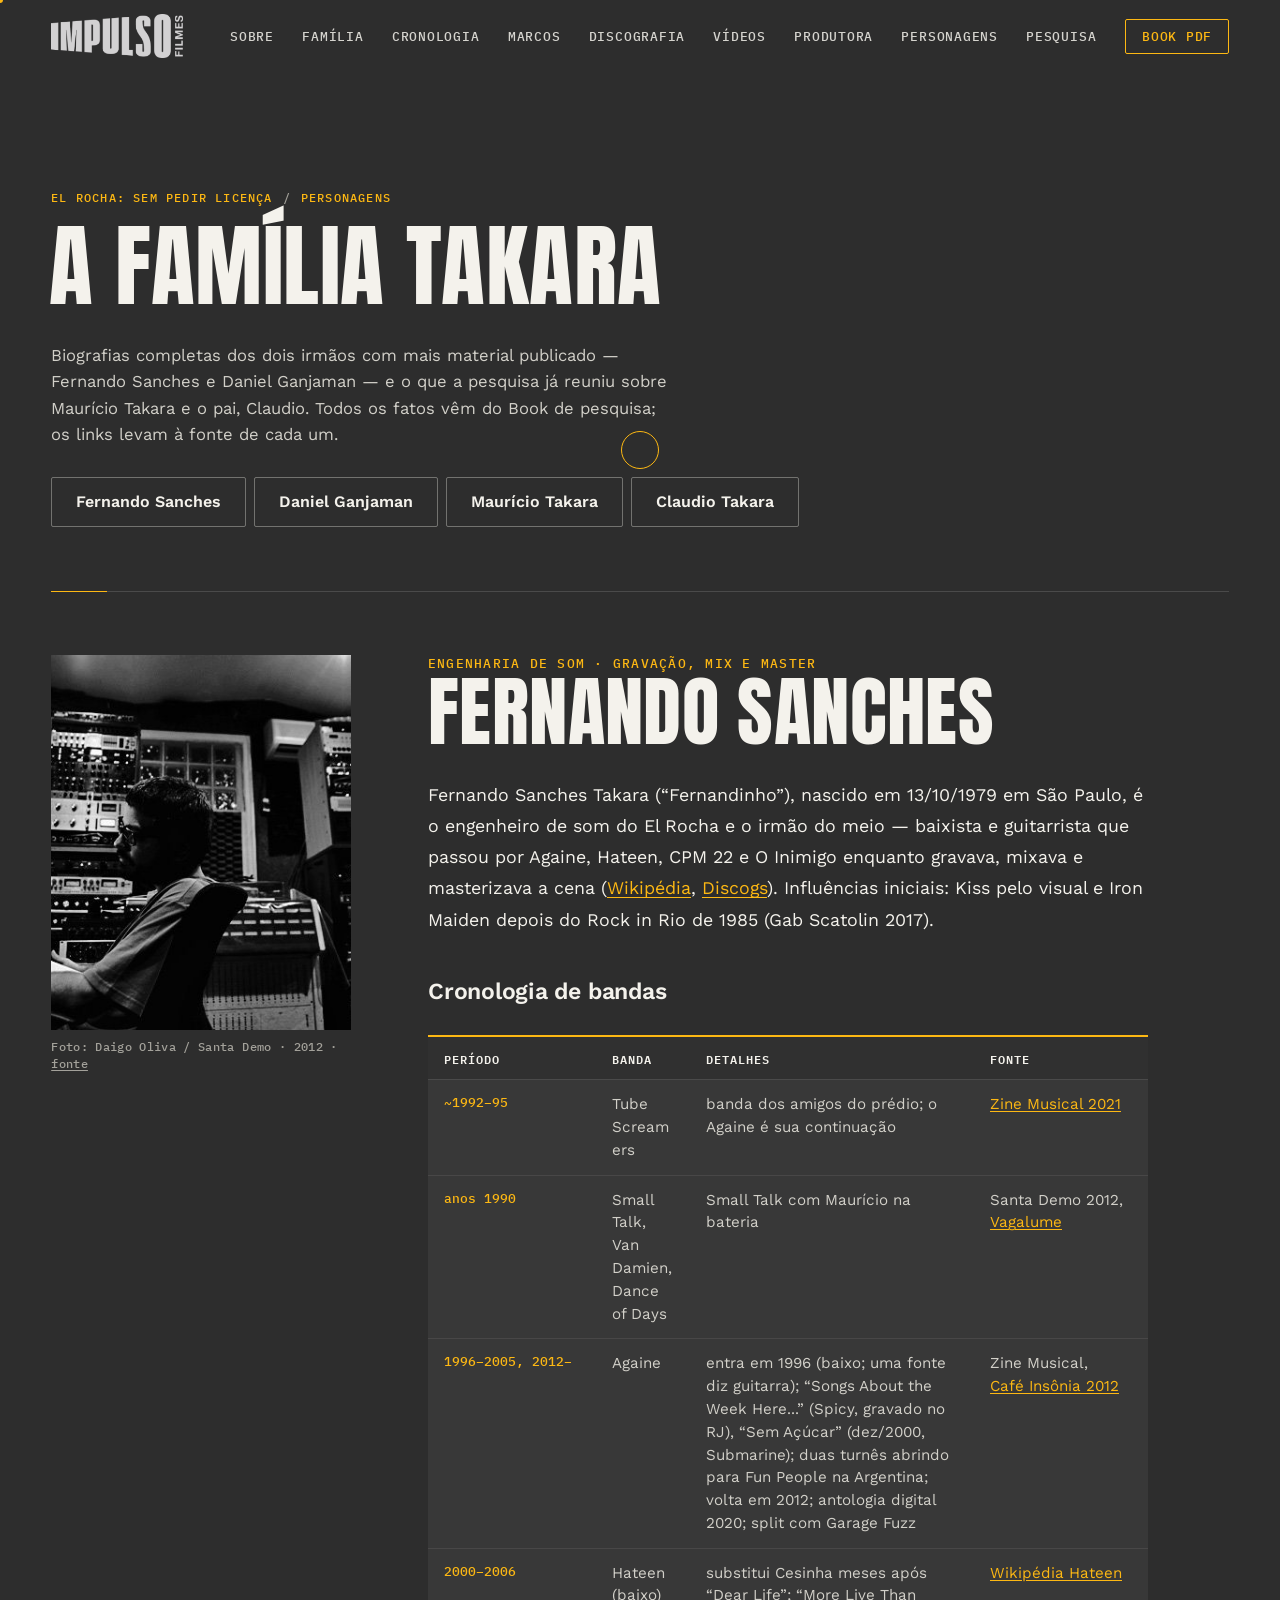
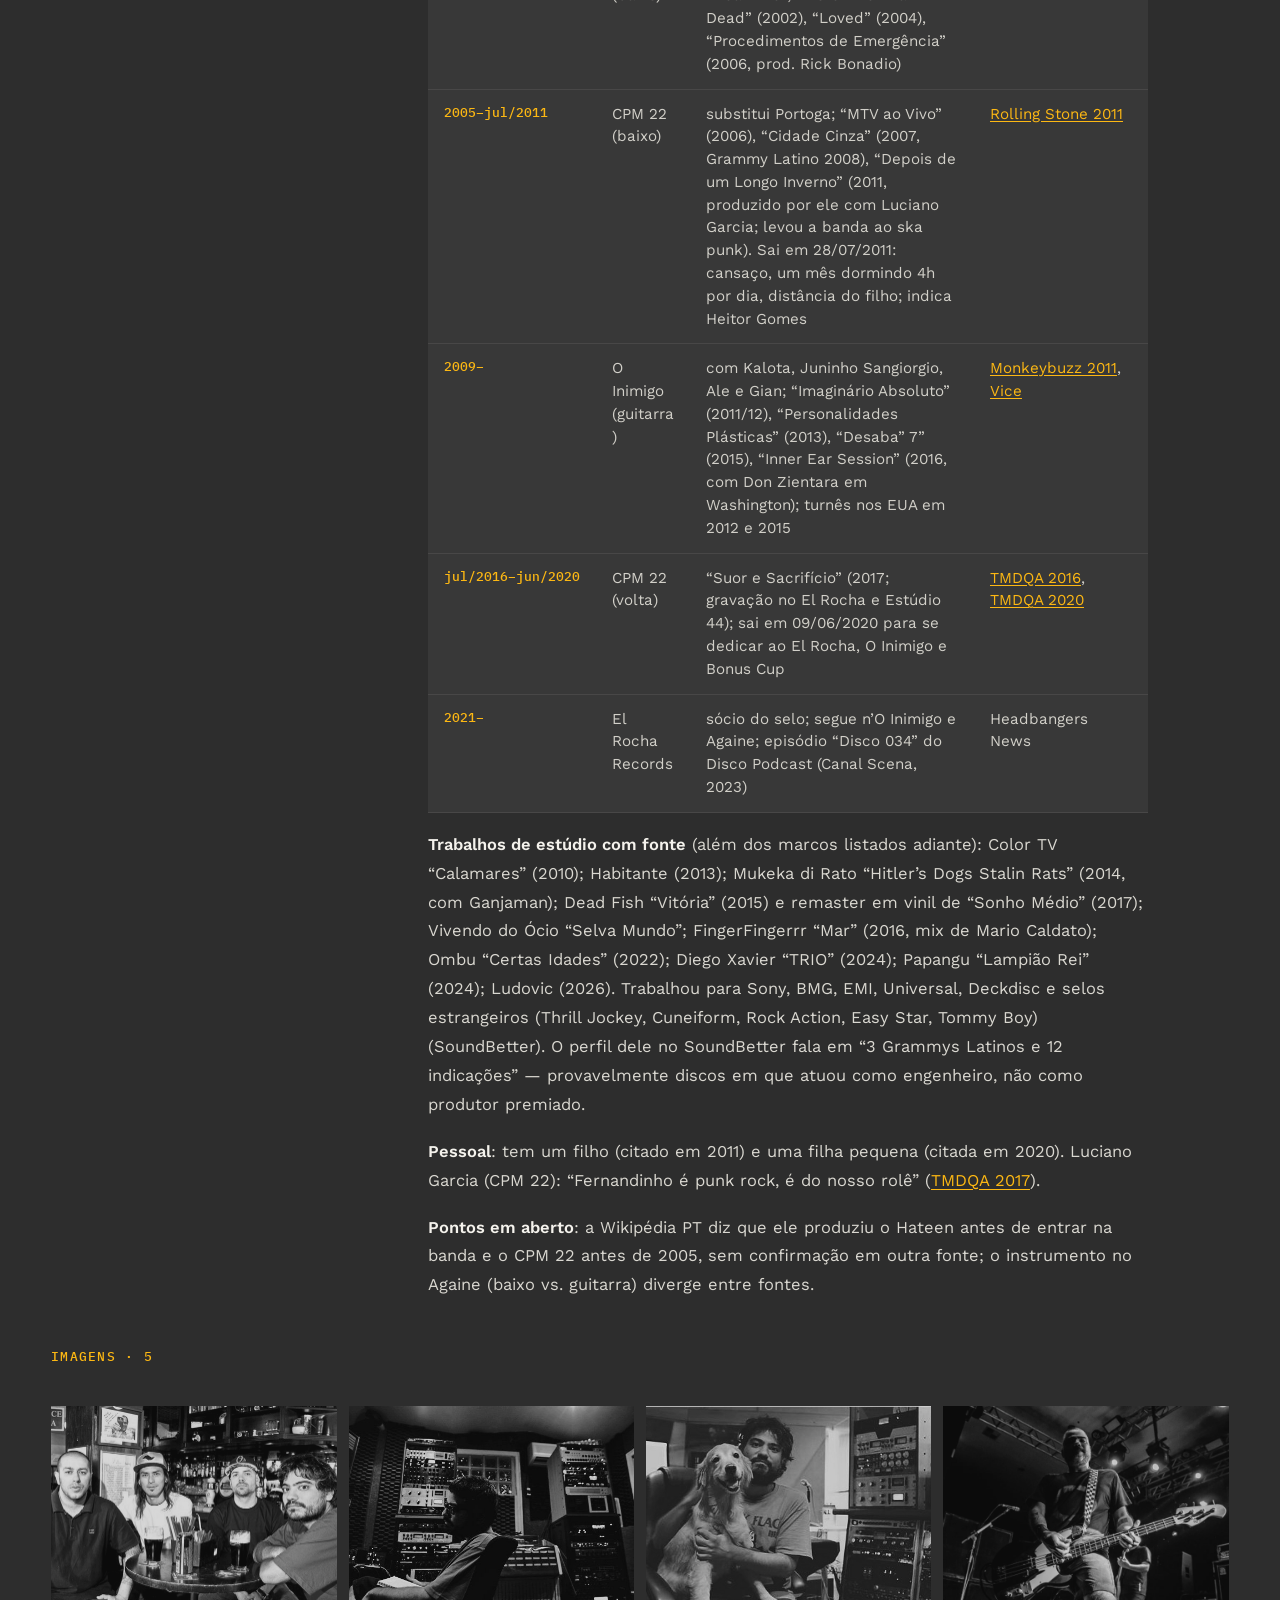
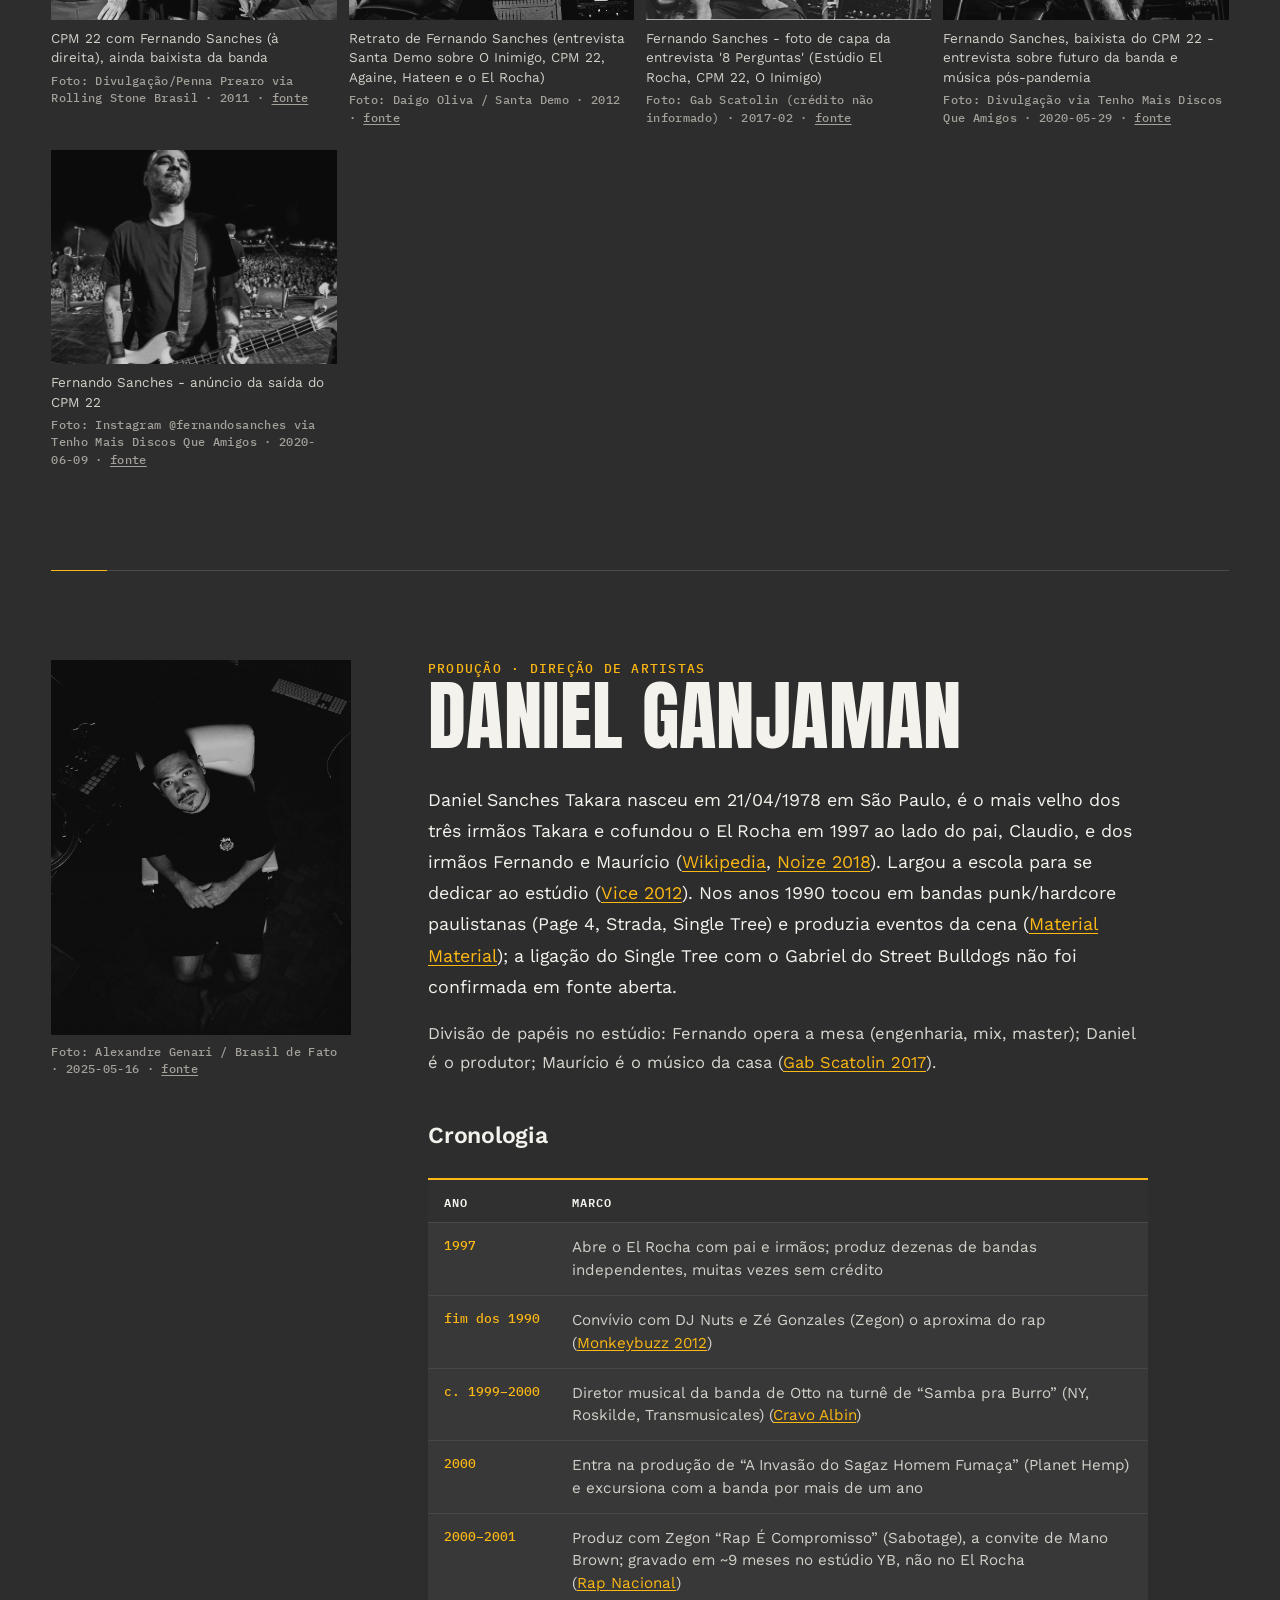
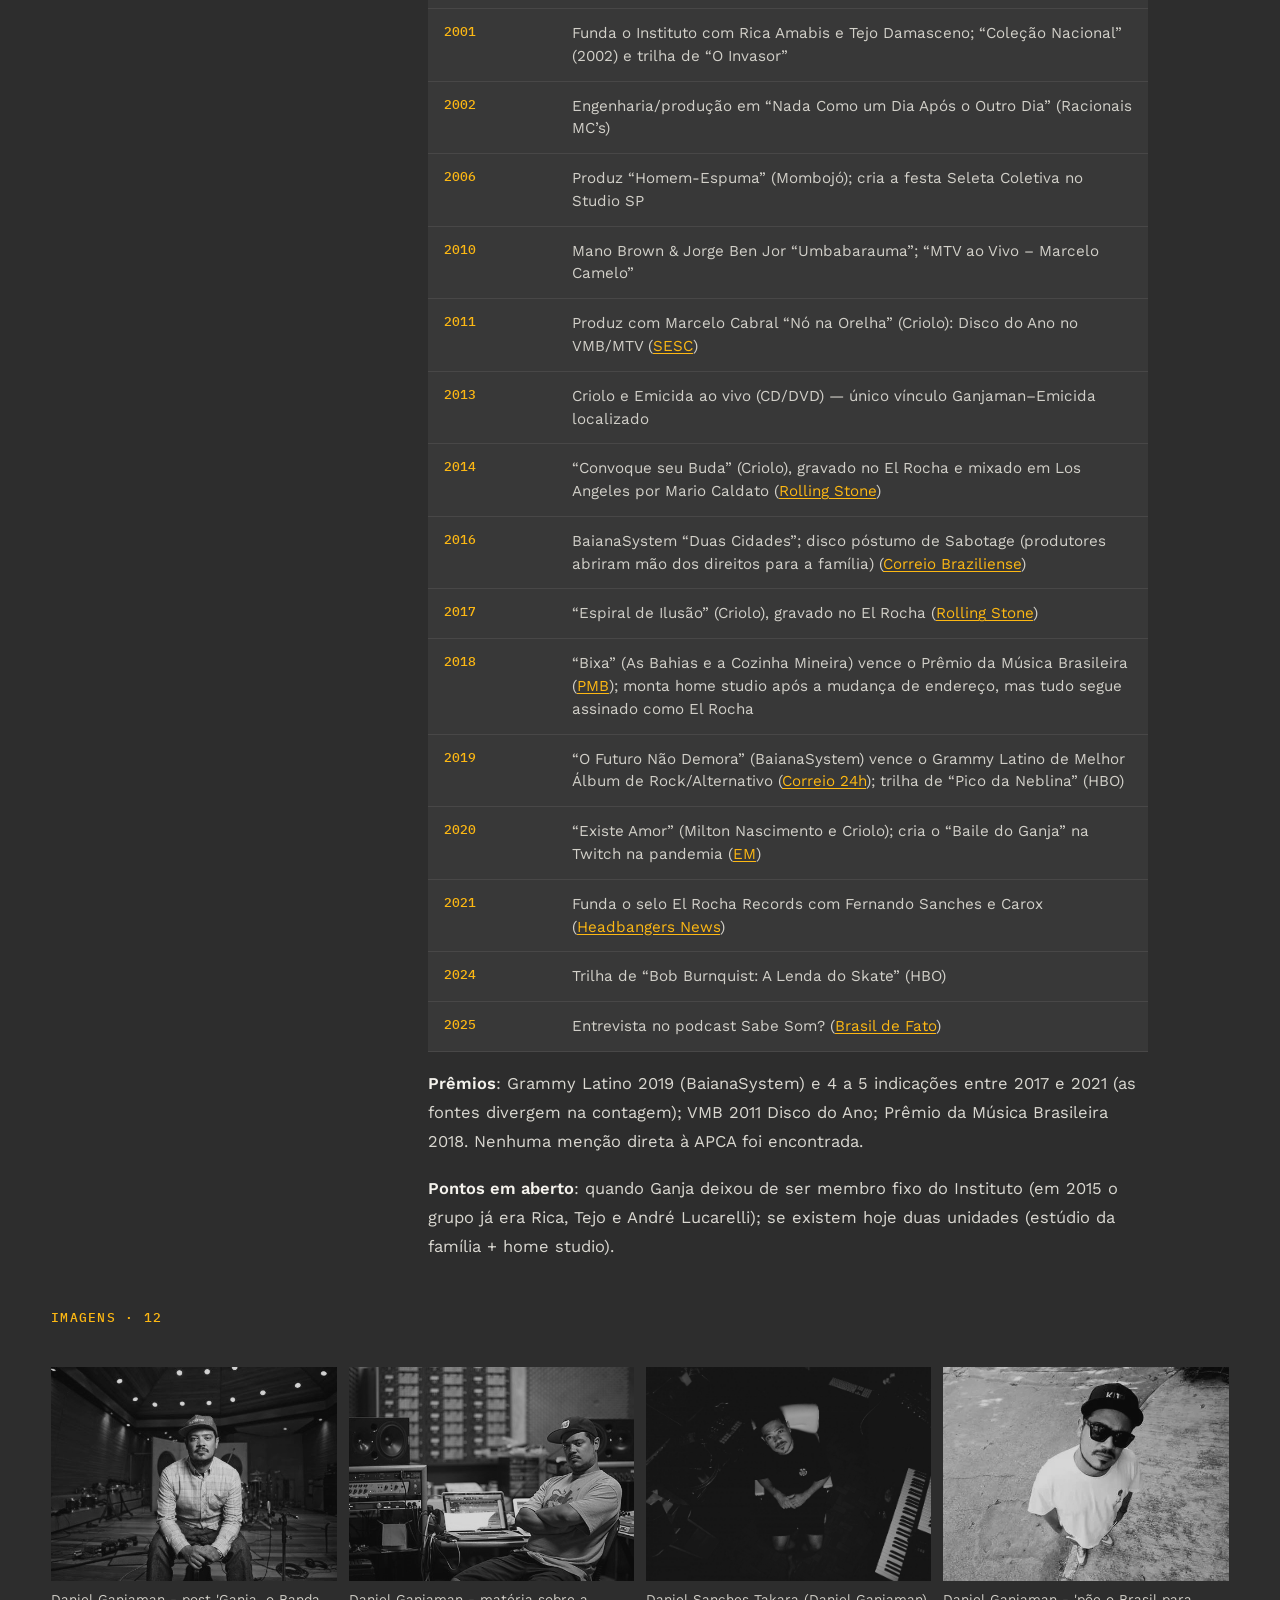
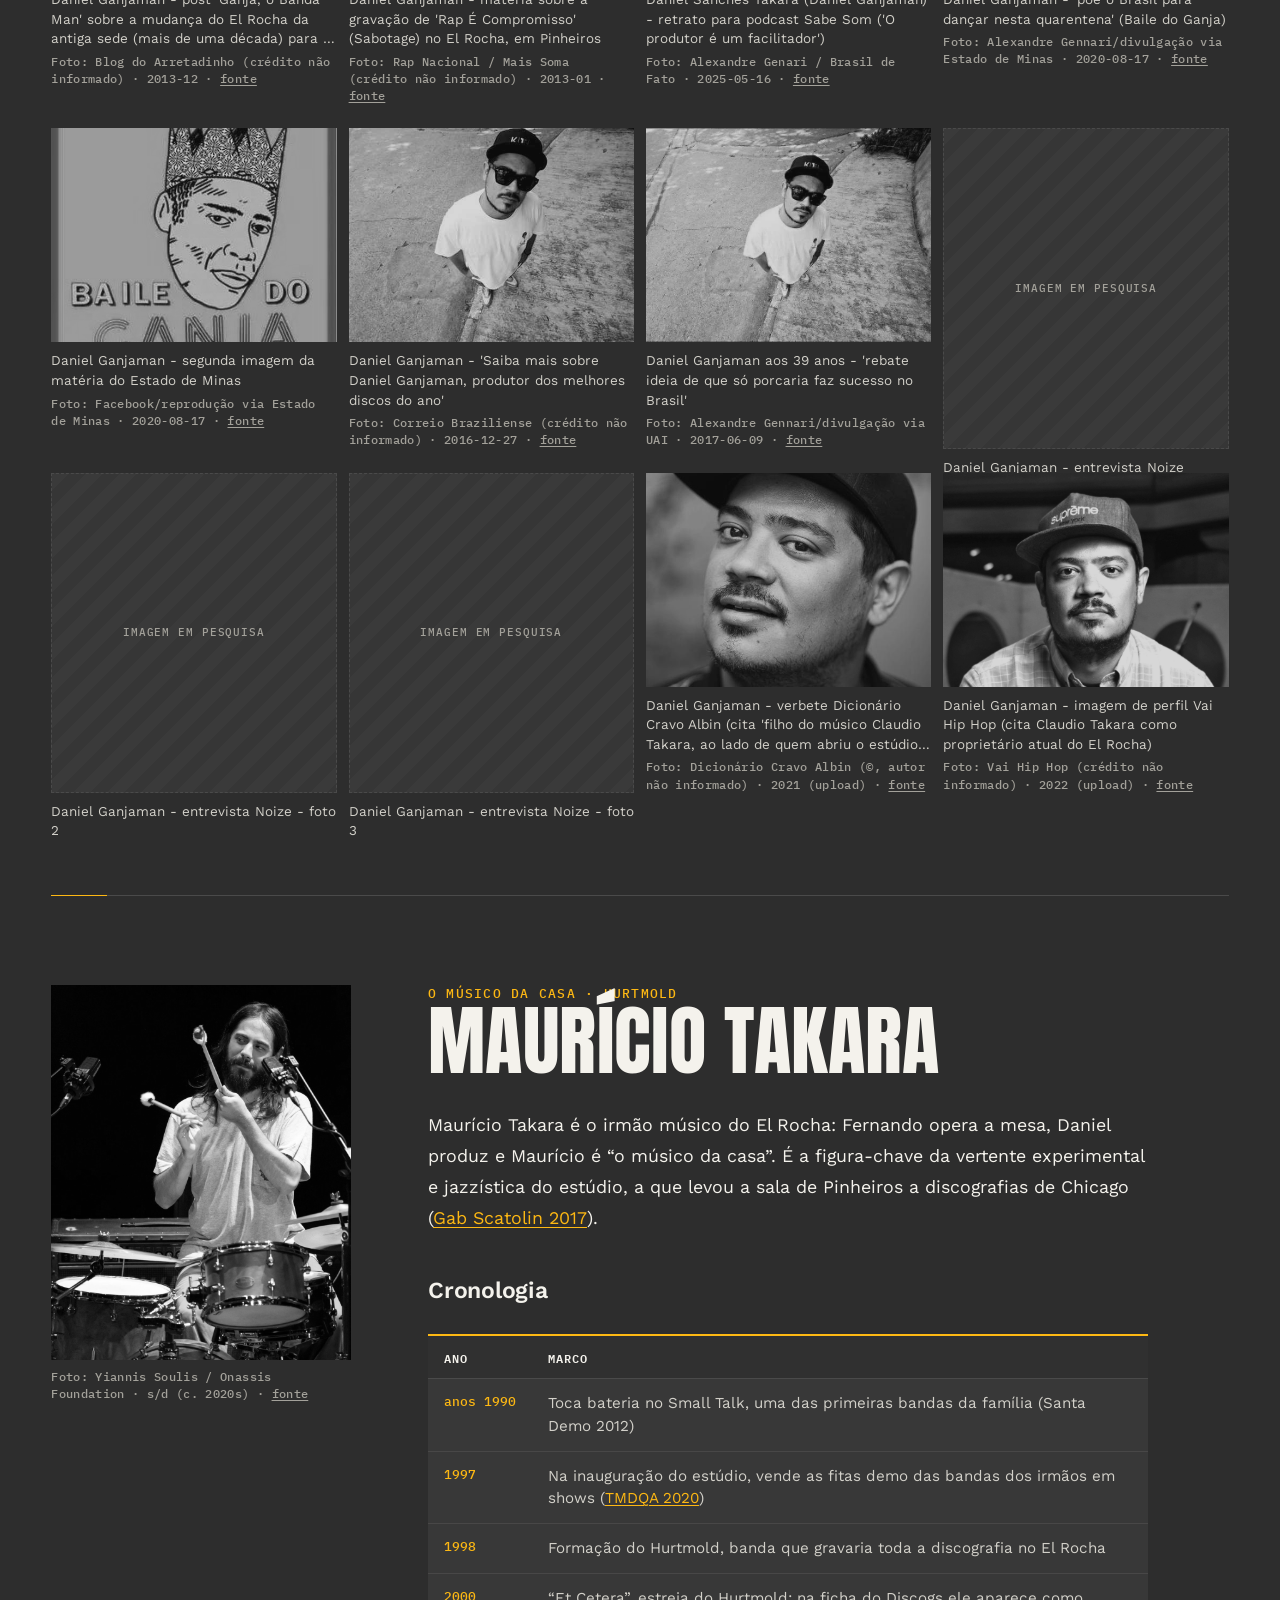
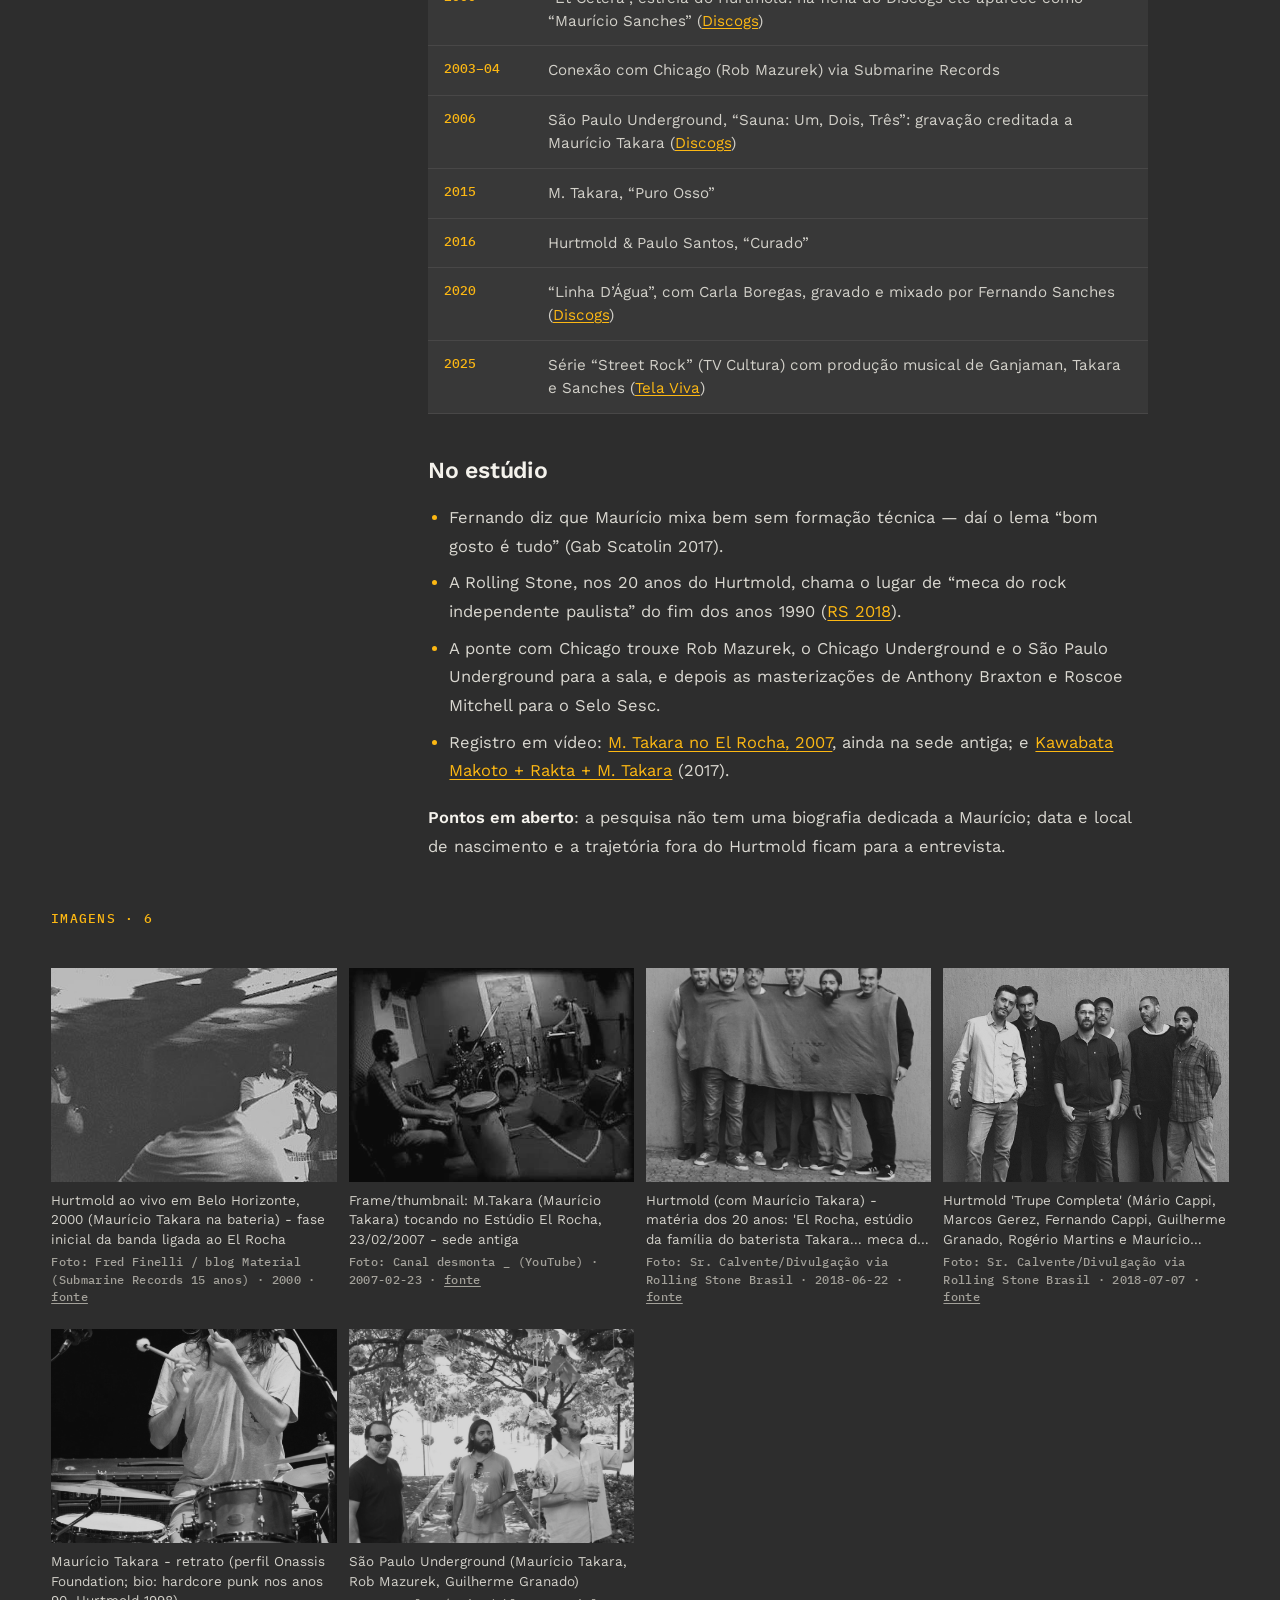
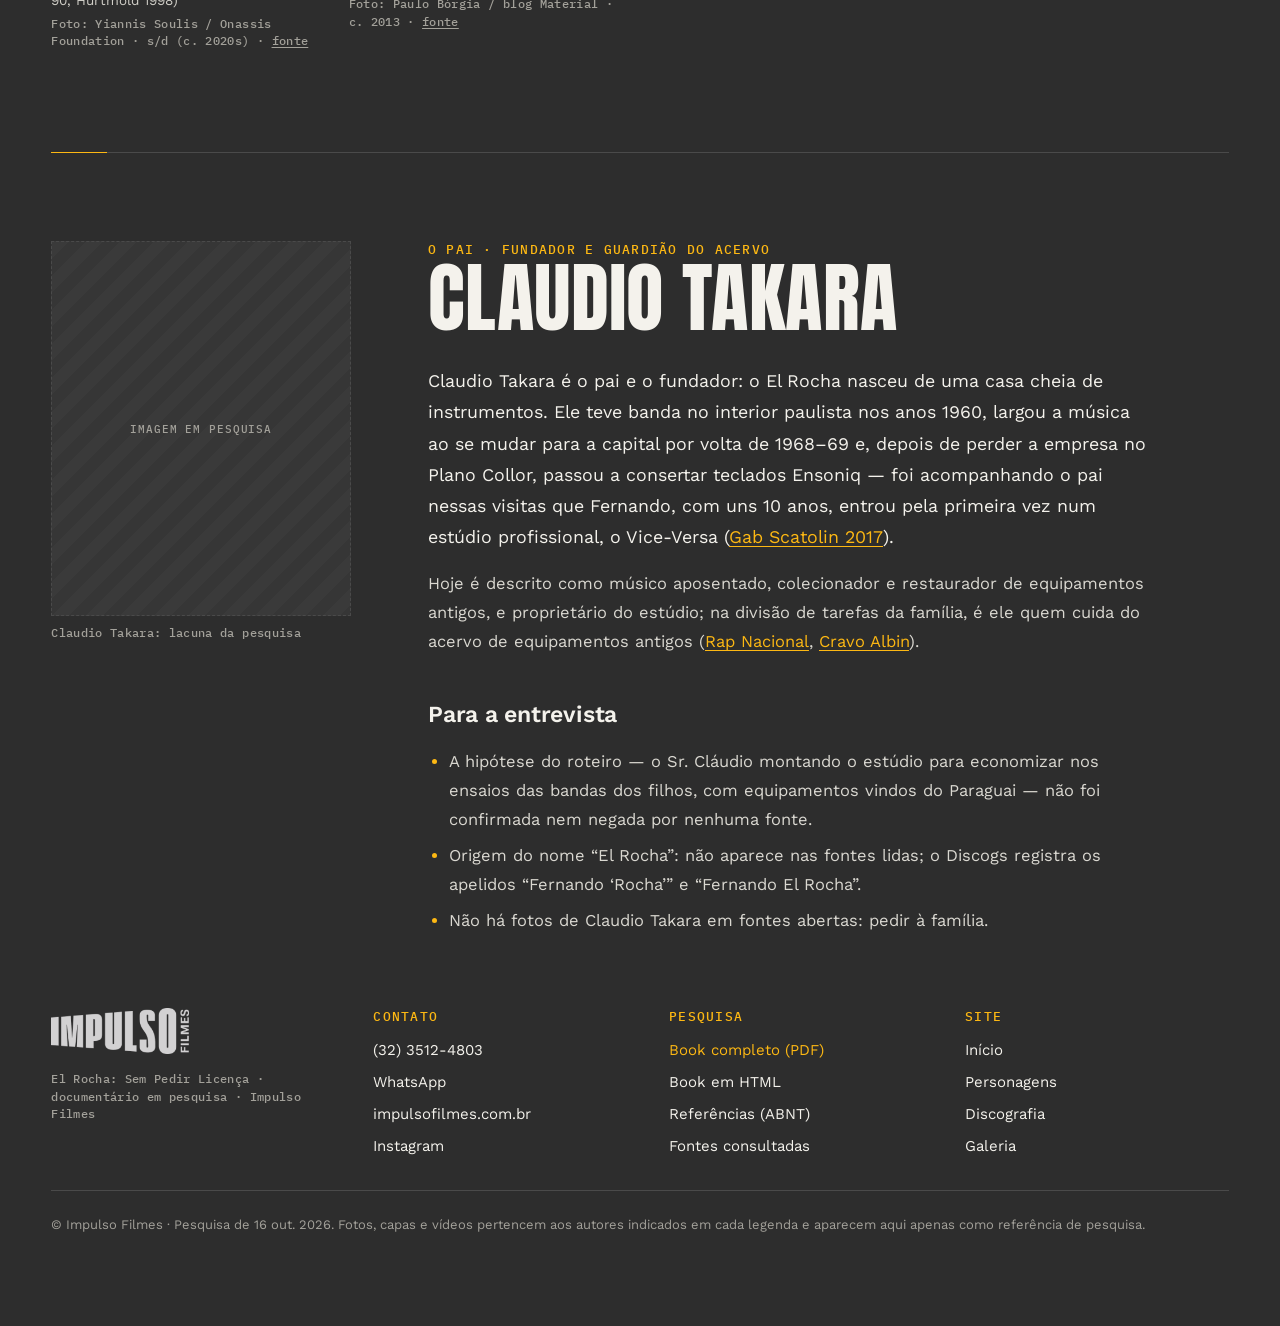
==== commit b9732a23: "Família Takara: Sr. Claudio ao lado dos três filhos Co-Authored-By: Claude Opus 5.5 <noreply@anthrop" ====
--- a/personagens.html
+++ b/personagens.html
@@ -13,11 +13,11 @@
 <link rel="preconnect" href="https://fonts.googleapis.com">
 <link rel="preconnect" href="https://fonts.gstatic.com" crossorigin>
 <link href="https://fonts.googleapis.com/css2?family=Anton&family=IBM+Plex+Mono:wght@400;500;600&family=Work+Sans:wght@400;500;600&display=swap" rel="stylesheet">
-<link rel="stylesheet" href="style.css?v=20261016n">
-<link rel="stylesheet" href="pages.css?v=20261016n">
-<link rel="stylesheet" href="case.css?v=20261016n">
-<link rel="stylesheet" href="extra.css?v=20261016n">
-<link rel="stylesheet" href="site.css?v=20261016n">
+<link rel="stylesheet" href="style.css?v=20261016o">
+<link rel="stylesheet" href="pages.css?v=20261016o">
+<link rel="stylesheet" href="case.css?v=20261016o">
+<link rel="stylesheet" href="extra.css?v=20261016o">
+<link rel="stylesheet" href="site.css?v=20261016o">
 </head>
 <body>
 
@@ -235,7 +235,7 @@
 <dialog class="lightbox" id="lightbox" aria-label="Imagem ampliada"><img alt=""><p class="lb-legenda"></p><button type="button">Fechar</button></dialog>
 <div class="cursor" aria-hidden="true"></div><div class="dot" aria-hidden="true"></div>
 
-<script src="pages.js?v=20261016n"></script>
-<script src="site.js?v=20261016n"></script>
+<script src="pages.js?v=20261016o"></script>
+<script src="site.js?v=20261016o"></script>
 </body>
 </html>
--- a/site.css
+++ b/site.css
@@ -63,11 +63,9 @@
 .familia .solution .mais { margin-top: 16px; font: 500 12px/1 var(--mono); letter-spacing: .08em; text-transform: uppercase; color: var(--yellow); }
 .familia .solution .ph { position: absolute; inset: 0; aspect-ratio: auto; border: 0; place-items: start center; padding-top: 70px; }
 .familia .pai { margin-top: 16px; min-height: 260px; }
-@media (min-width: 901px) {
-  .familia .solutions { grid-template-columns: repeat(3, 1fr); }
-  .familia .pai { min-height: 300px; }
-  .familia .pai p { max-width: 70ch; }
-}
+/* os quatro (os três irmãos e o pai) lado a lado */
+@media (min-width: 640px) { .familia .solutions { grid-template-columns: repeat(2, minmax(0, 1fr)); } }
+@media (min-width: 1100px) { .familia .solutions { grid-template-columns: repeat(4, minmax(0, 1fr)); } .familia .solution h3 { font-size: clamp(26px, 2.3vw, 36px); } }
 
 /* ---------- Tabelas (viram fichas empilhadas no celular: nada de rolagem lateral) ---------- */
 .tabela { width: 100%; border-collapse: collapse; margin-top: 28px; font-size: 15px; line-height: 1.5; }
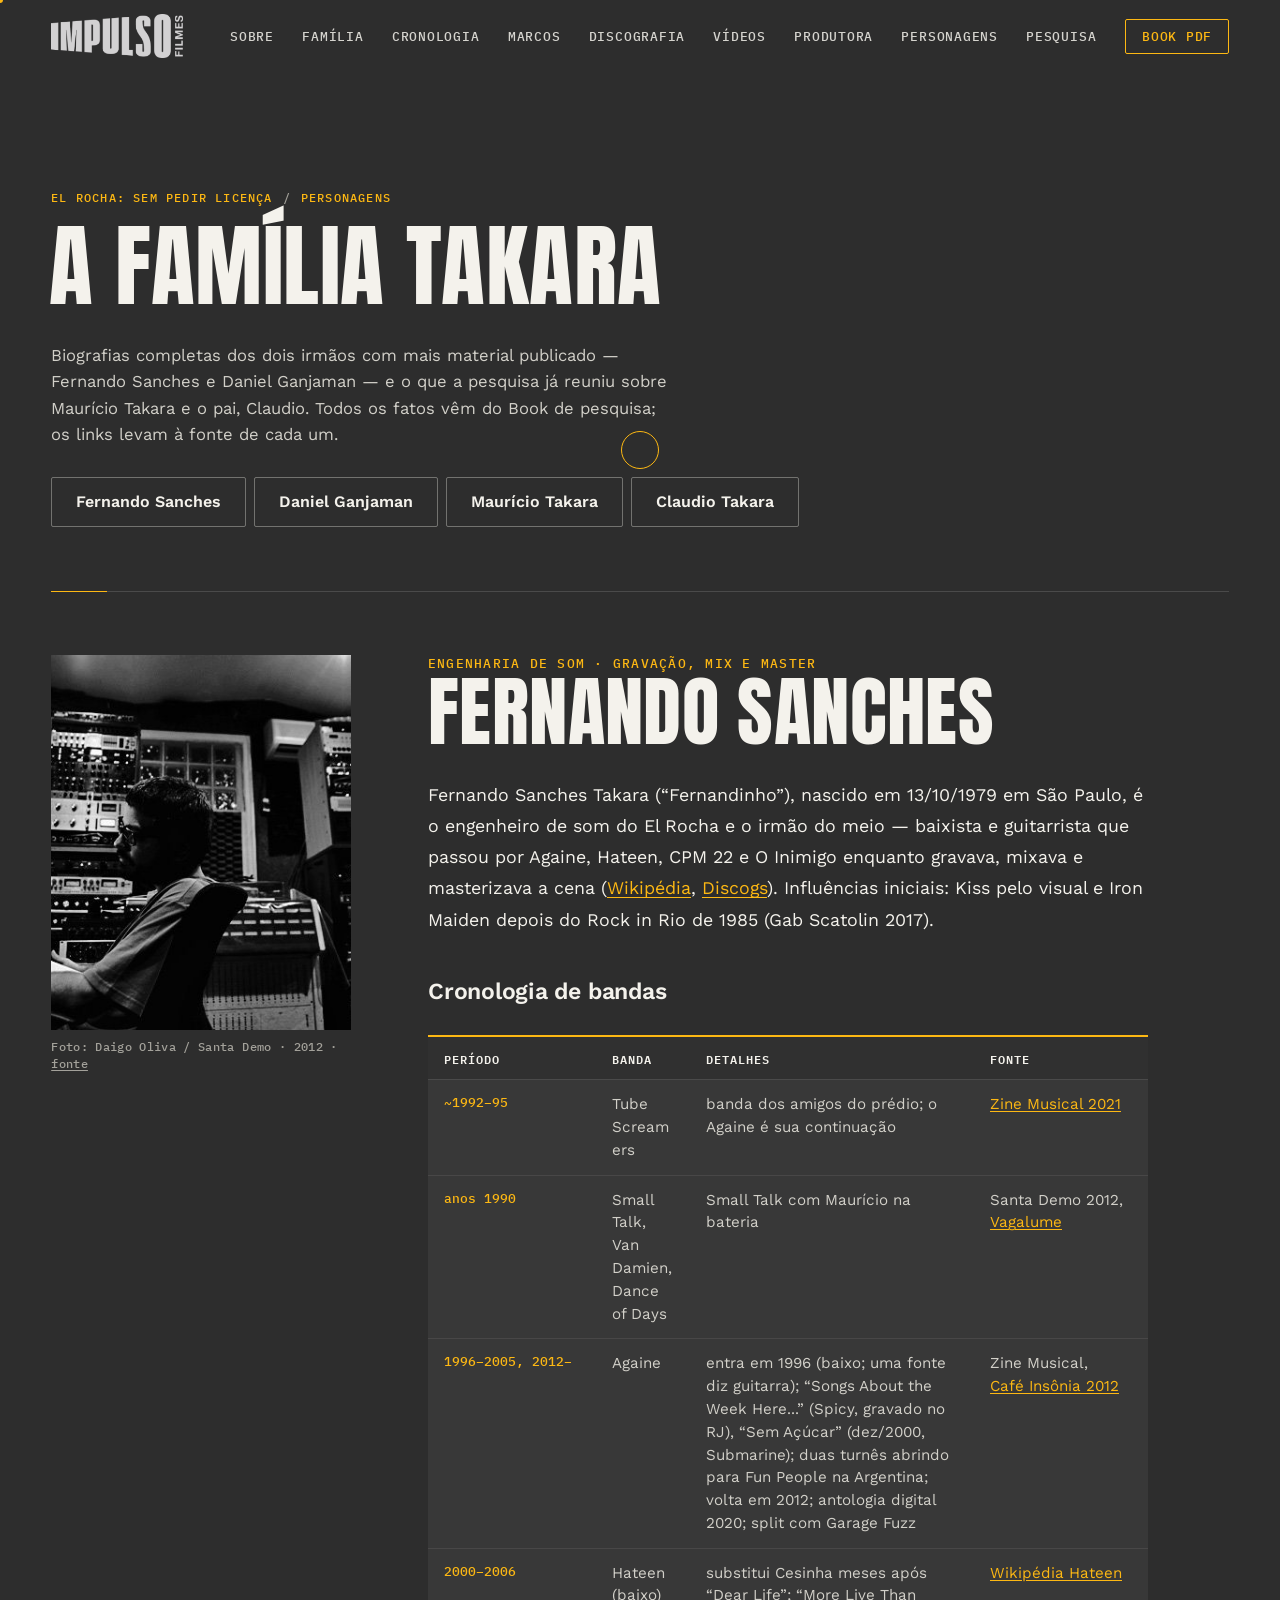
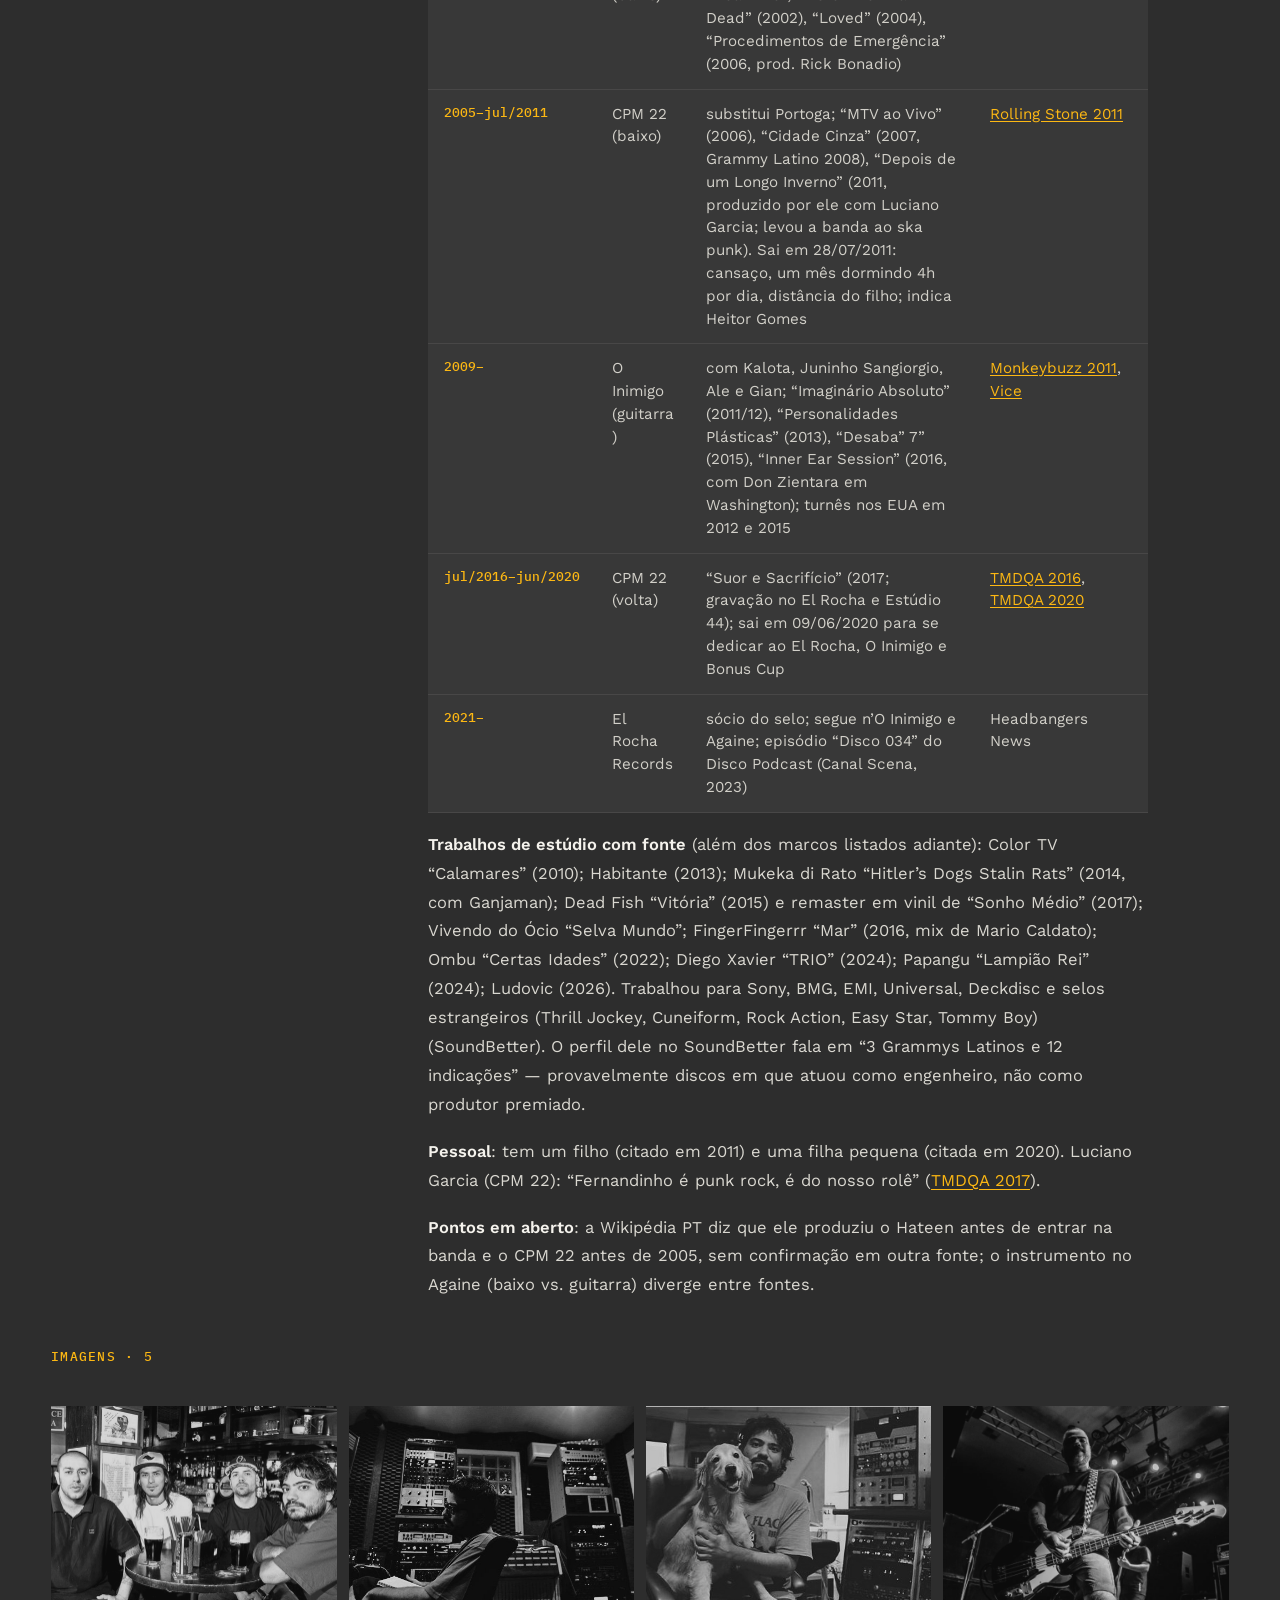
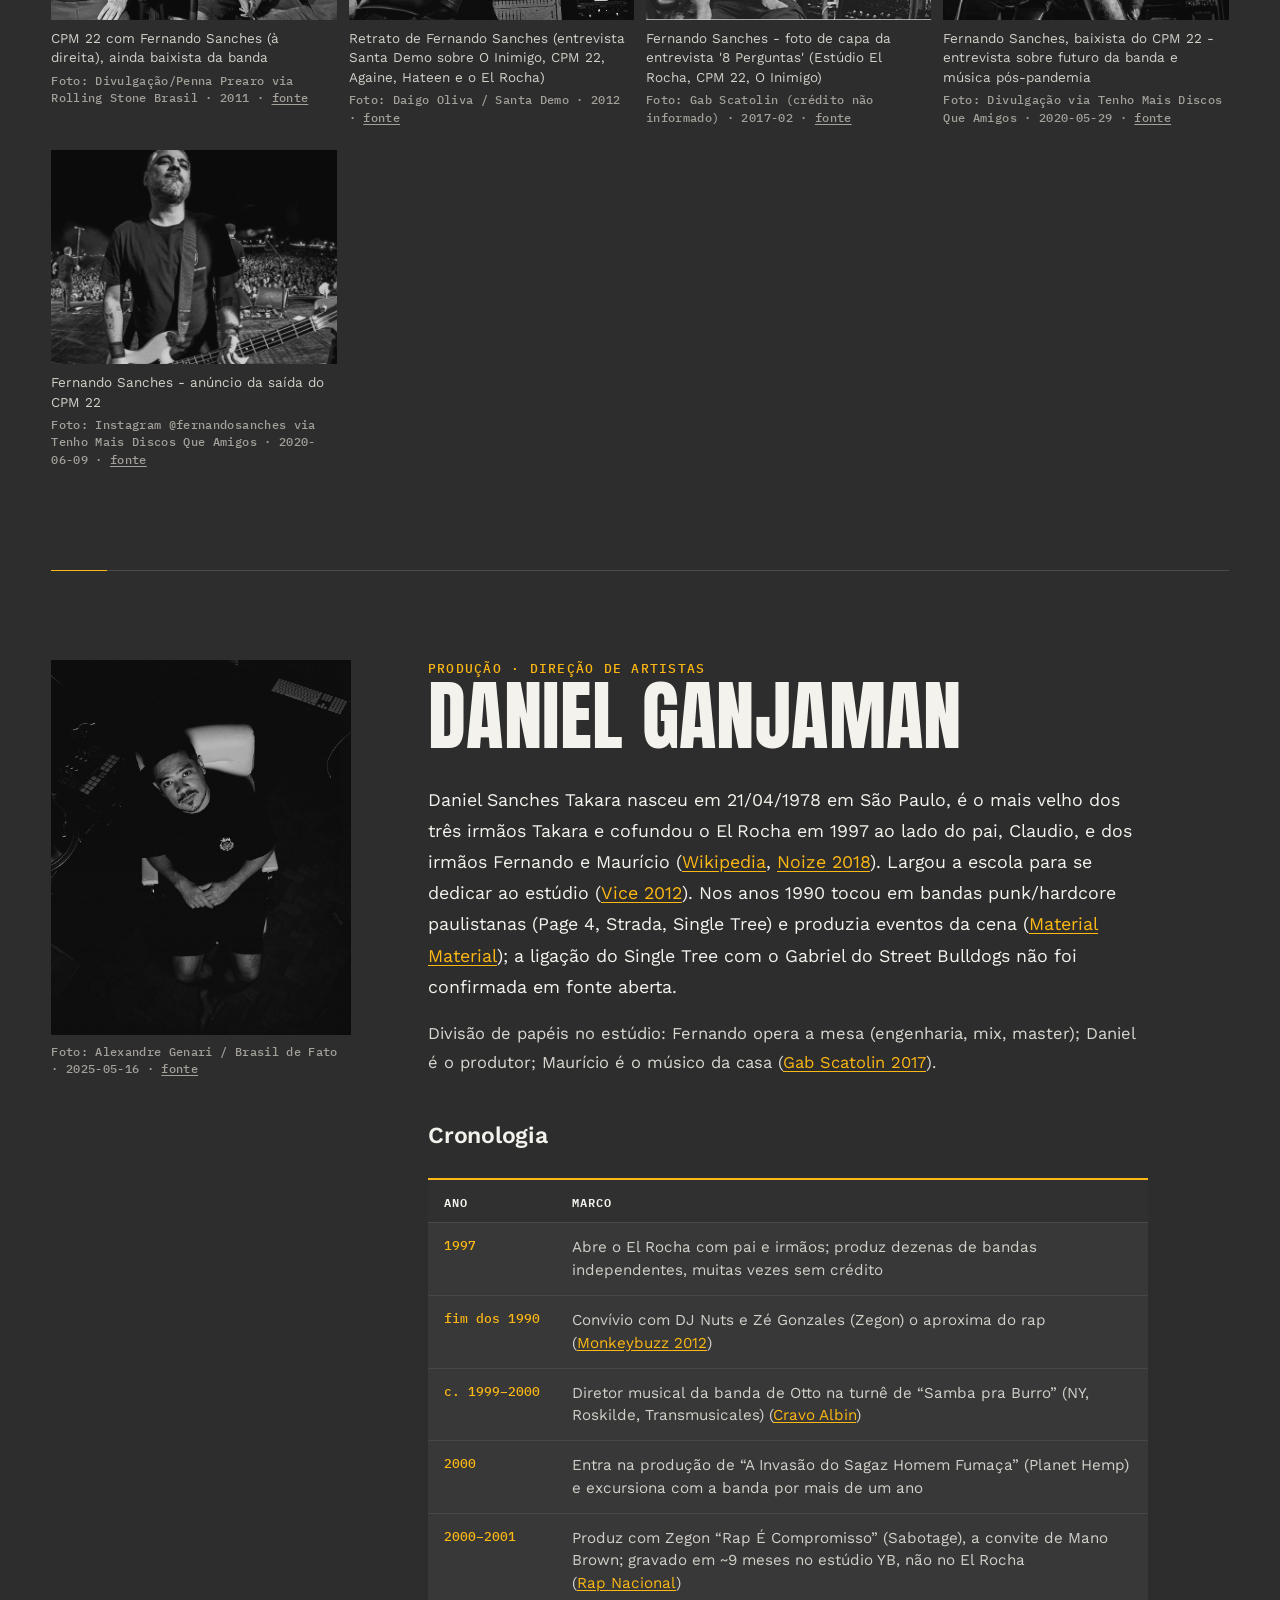
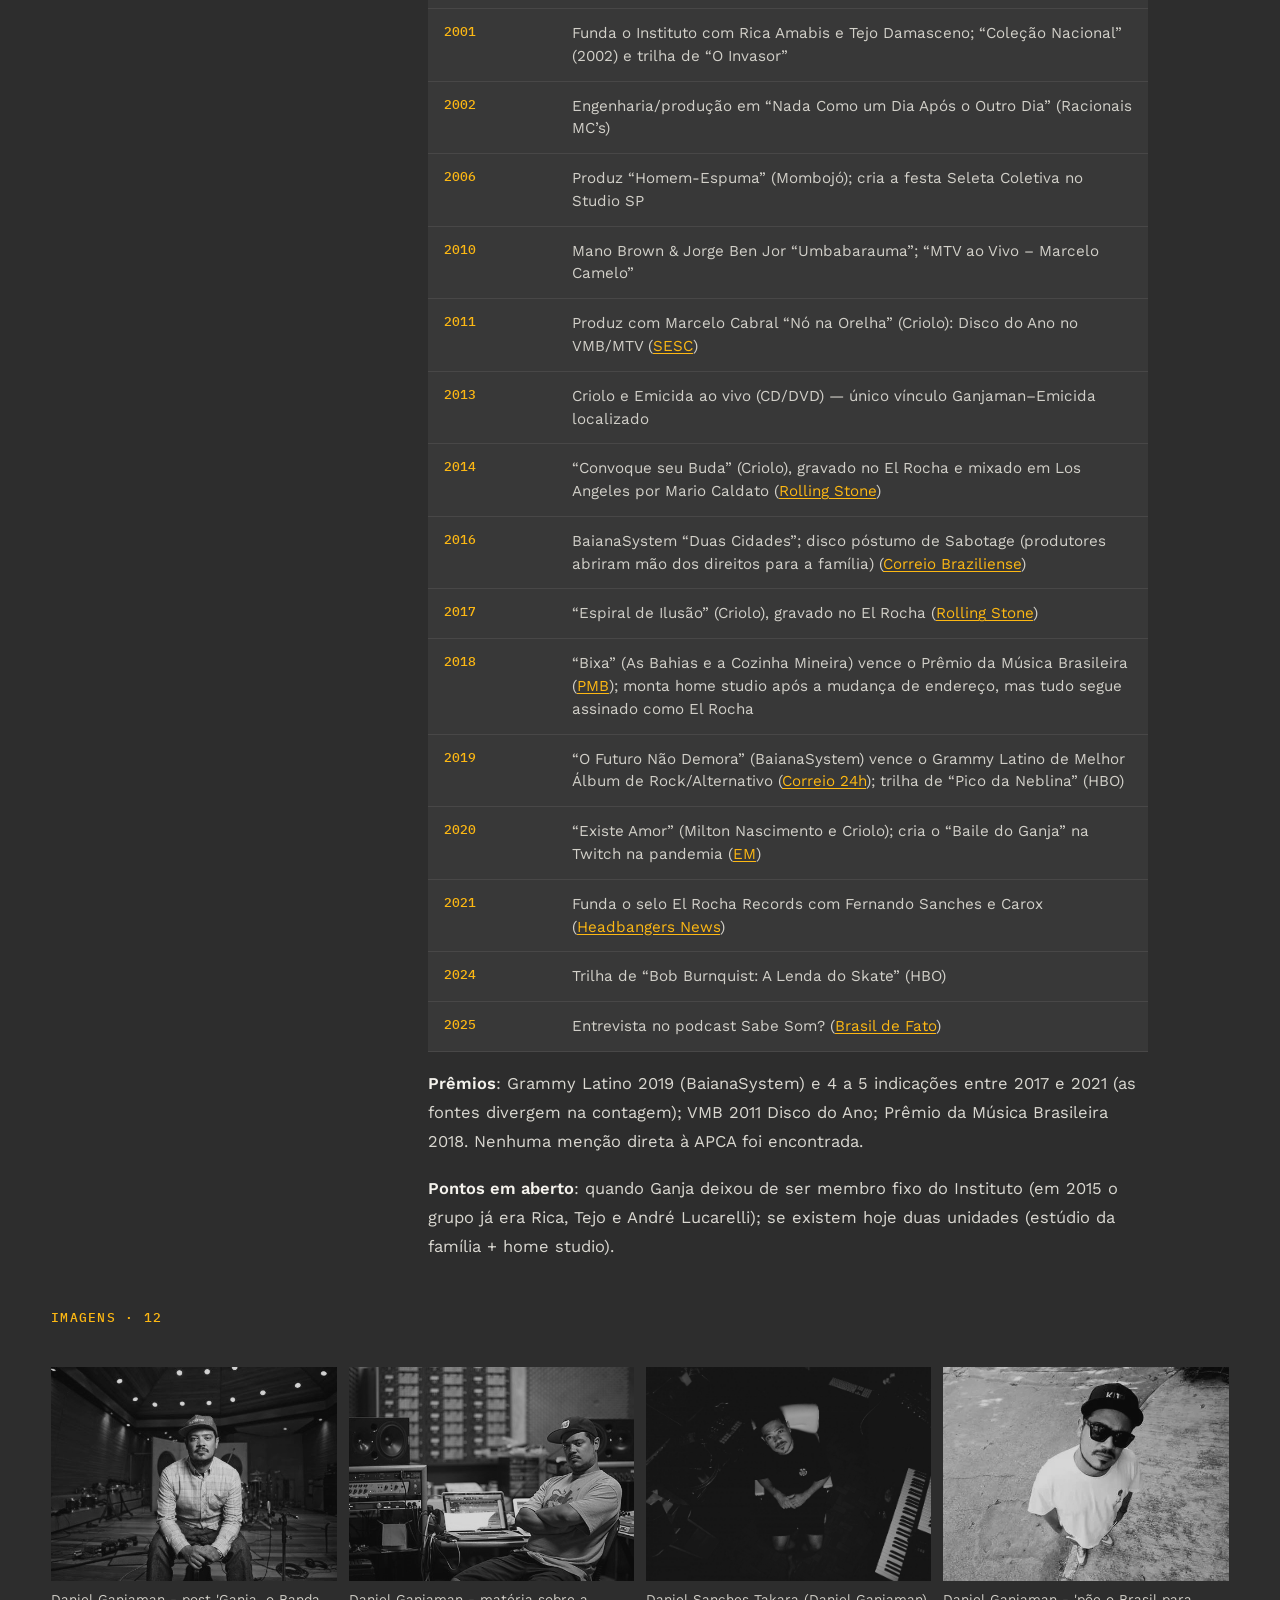
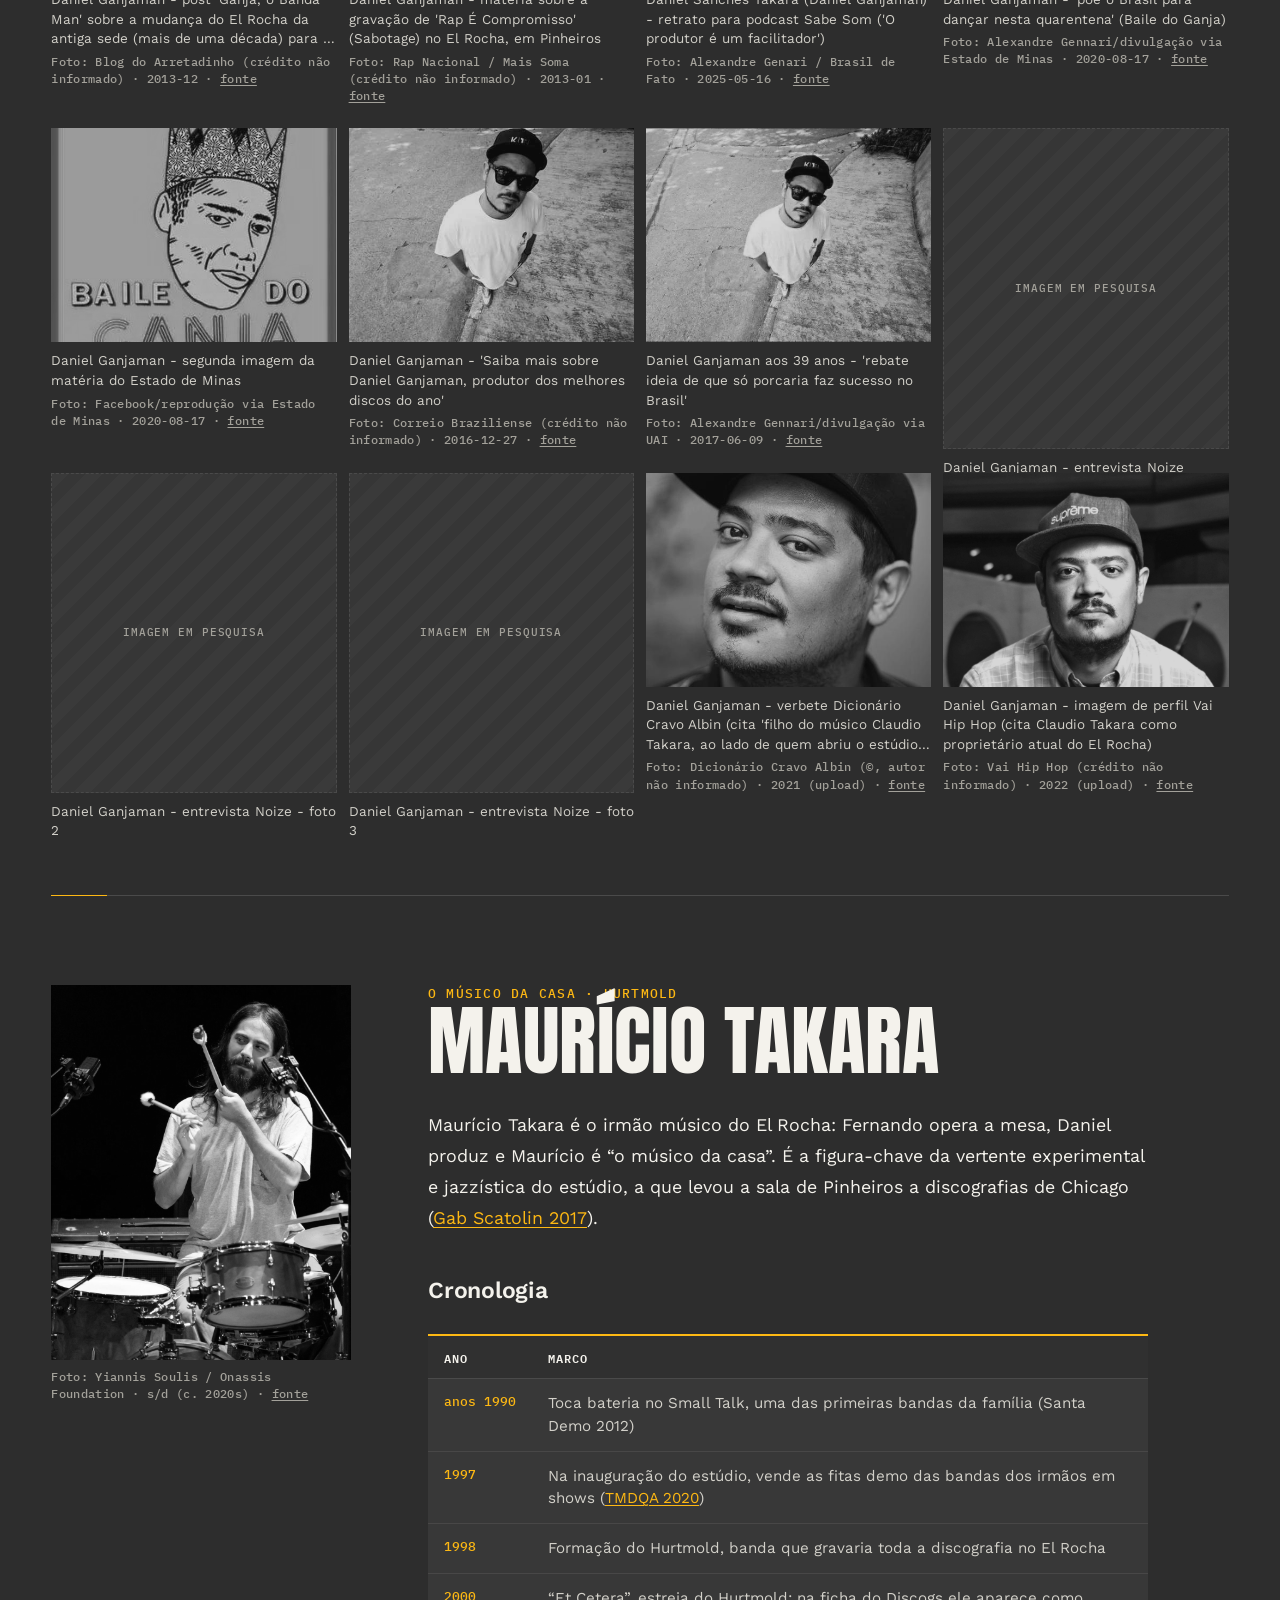
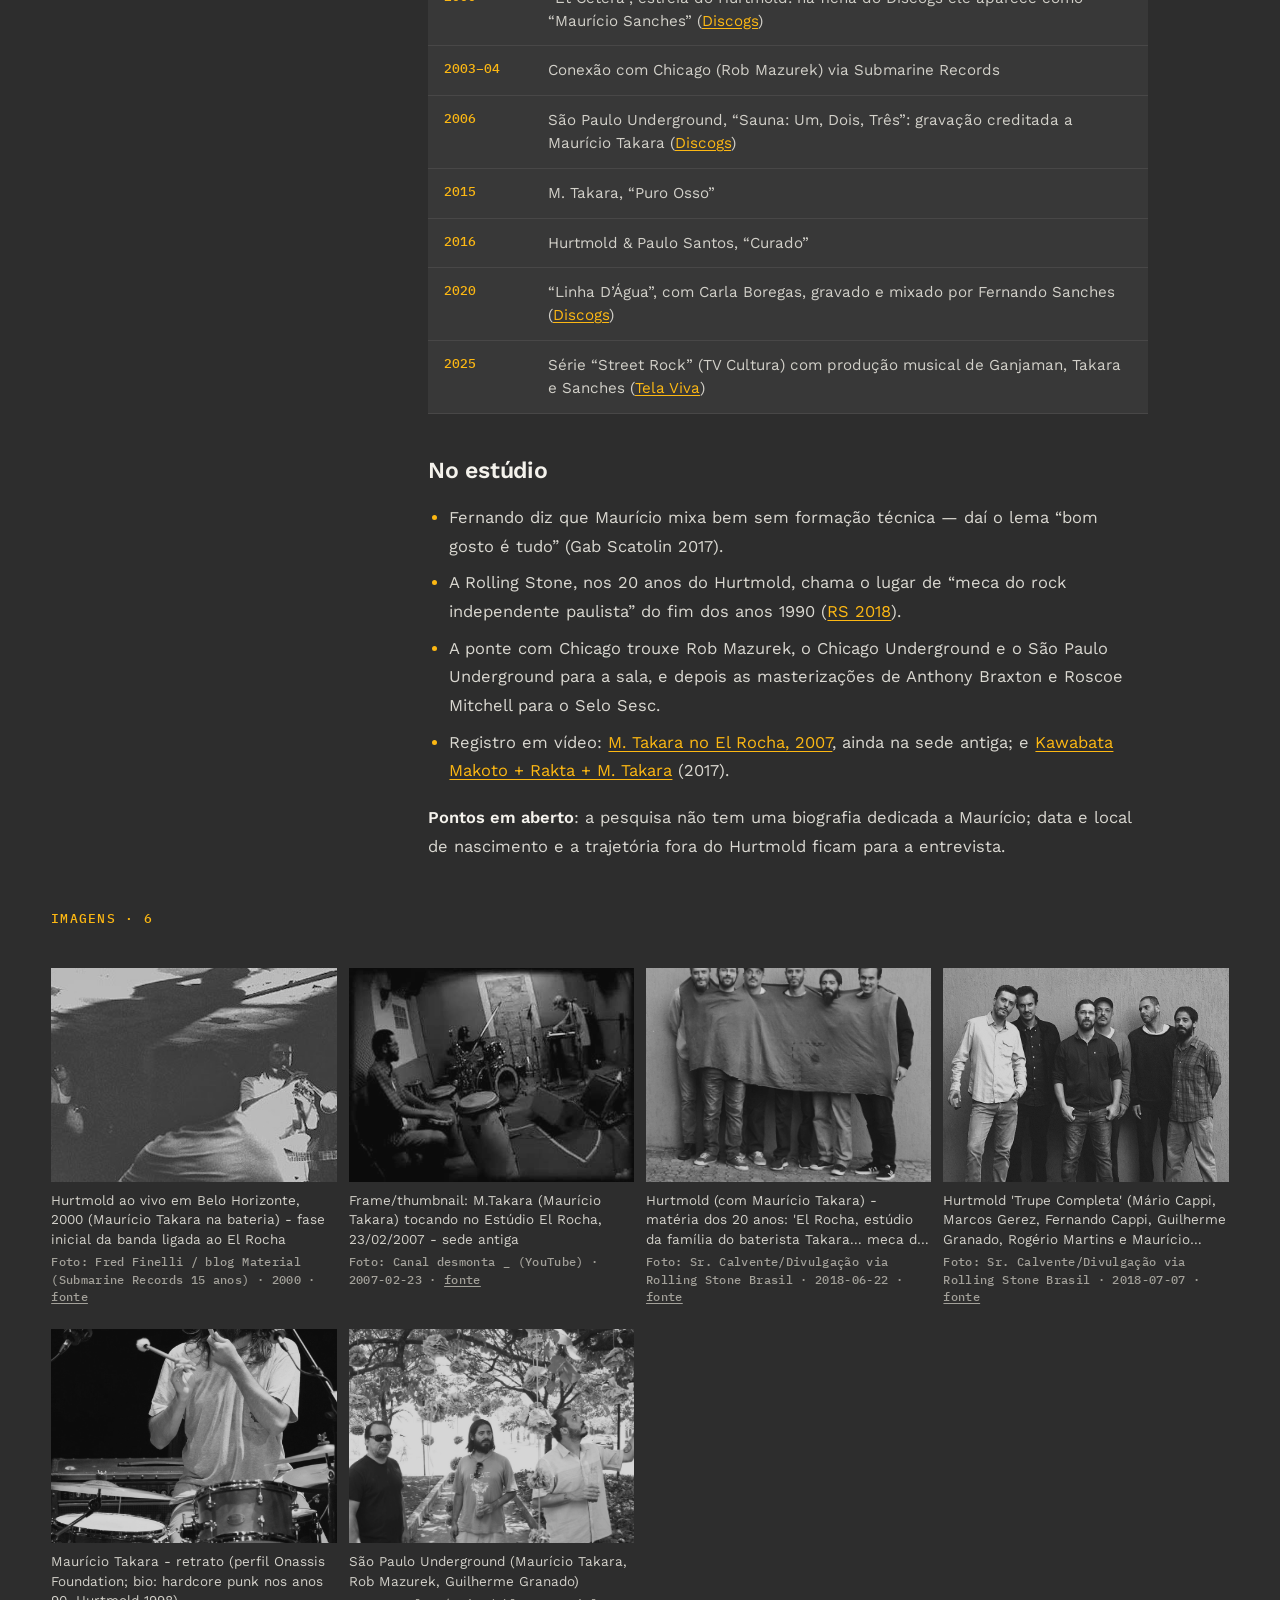
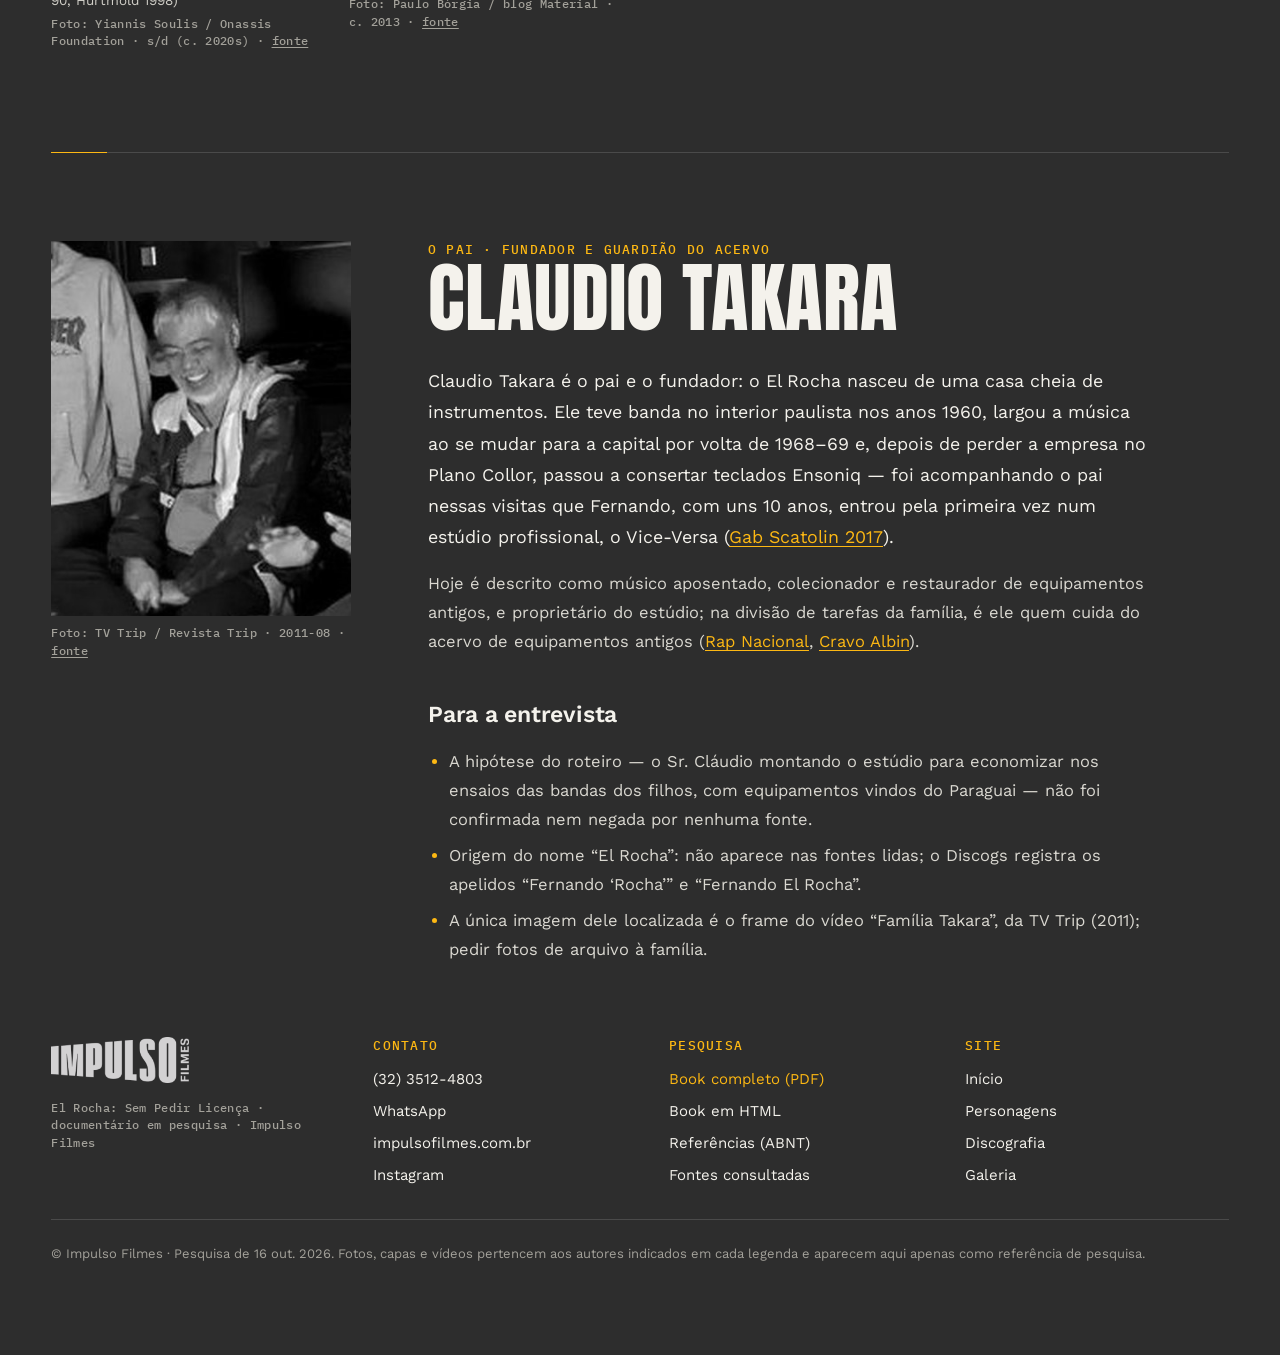
==== commit 88a5657b: "Foto da família Takara e retrato de Claudio (frame da TV Trip, 2011) Co-Authored-By: Claude Opus 5.5" ====
--- a/personagens.html
+++ b/personagens.html
@@ -13,11 +13,11 @@
 <link rel="preconnect" href="https://fonts.googleapis.com">
 <link rel="preconnect" href="https://fonts.gstatic.com" crossorigin>
 <link href="https://fonts.googleapis.com/css2?family=Anton&family=IBM+Plex+Mono:wght@400;500;600&family=Work+Sans:wght@400;500;600&display=swap" rel="stylesheet">
-<link rel="stylesheet" href="style.css?v=20261016o">
-<link rel="stylesheet" href="pages.css?v=20261016o">
-<link rel="stylesheet" href="case.css?v=20261016o">
-<link rel="stylesheet" href="extra.css?v=20261016o">
-<link rel="stylesheet" href="site.css?v=20261016o">
+<link rel="stylesheet" href="style.css?v=20261016p">
+<link rel="stylesheet" href="pages.css?v=20261016p">
+<link rel="stylesheet" href="case.css?v=20261016p">
+<link rel="stylesheet" href="extra.css?v=20261016p">
+<link rel="stylesheet" href="site.css?v=20261016p">
 </head>
 <body>
 
@@ -184,7 +184,7 @@
 
 <section class="block rule alvo" id="claudio">
   <div class="pessoa">
-    <figure><span class="ph">Imagem em pesquisa</span><figcaption class="cred">Claudio Takara: lacuna da pesquisa</figcaption></figure>
+    <figure><img src="img/claudio-takara-trip-tv.jpg" alt="Claudio Takara" data-imprensa><figcaption class="cred">Foto: TV Trip / Revista Trip · 2011-08 · <a href="https://revistatrip.uol.com.br/trip-tv/familia-takara" target="_blank" rel="noopener">fonte</a></figcaption></figure>
     <div>
       <p class="eyebrow">O pai · fundador e guardião do acervo</p>
       <h2 class="reveal">Claudio Takara</h2>
@@ -195,7 +195,7 @@
 <ul>
 <li>A hipótese do roteiro — o Sr. Cláudio montando o estúdio para economizar nos ensaios das bandas dos filhos, com equipamentos vindos do Paraguai — não foi confirmada nem negada por nenhuma fonte.</li>
 <li>Origem do nome “El Rocha”: não aparece nas fontes lidas; o Discogs registra os apelidos “Fernando ‘Rocha’” e “Fernando El Rocha”.</li>
-<li>Não há fotos de Claudio Takara em fontes abertas: pedir à família.</li>
+<li>A única imagem dele localizada é o frame do vídeo “Família Takara”, da TV Trip (2011); pedir fotos de arquivo à família.</li>
 </ul>
       </div>
     </div>
@@ -235,7 +235,7 @@
 <dialog class="lightbox" id="lightbox" aria-label="Imagem ampliada"><img alt=""><p class="lb-legenda"></p><button type="button">Fechar</button></dialog>
 <div class="cursor" aria-hidden="true"></div><div class="dot" aria-hidden="true"></div>
 
-<script src="pages.js?v=20261016o"></script>
-<script src="site.js?v=20261016o"></script>
+<script src="pages.js?v=20261016p"></script>
+<script src="site.js?v=20261016p"></script>
 </body>
 </html>
--- a/site.css
+++ b/site.css
@@ -63,6 +63,12 @@
 .familia .solution .mais { margin-top: 16px; font: 500 12px/1 var(--mono); letter-spacing: .08em; text-transform: uppercase; color: var(--yellow); }
 .familia .solution .ph { position: absolute; inset: 0; aspect-ratio: auto; border: 0; place-items: start center; padding-top: 70px; }
 .familia .pai { margin-top: 16px; min-height: 260px; }
+/* foto da família (frame da TV Trip, 556 px de largura: fica no tamanho original para não borrar) */
+.familia-foto { margin: 32px 0 0; max-width: 640px; }
+.familia-foto button { display: block; width: 100%; padding: 0; border: 0; background: var(--surface); cursor: zoom-in; overflow: hidden; }
+.familia-foto img { width: 100%; filter: grayscale(1); opacity: .85; transition: filter .4s, opacity .4s; }
+.familia-foto button:hover img { filter: none; opacity: 1; }
+.familia .solutions { margin-top: 32px; }
 /* os quatro (os três irmãos e o pai) lado a lado */
 @media (min-width: 640px) { .familia .solutions { grid-template-columns: repeat(2, minmax(0, 1fr)); } }
 @media (min-width: 1100px) { .familia .solutions { grid-template-columns: repeat(4, minmax(0, 1fr)); } .familia .solution h3 { font-size: clamp(26px, 2.3vw, 36px); } }
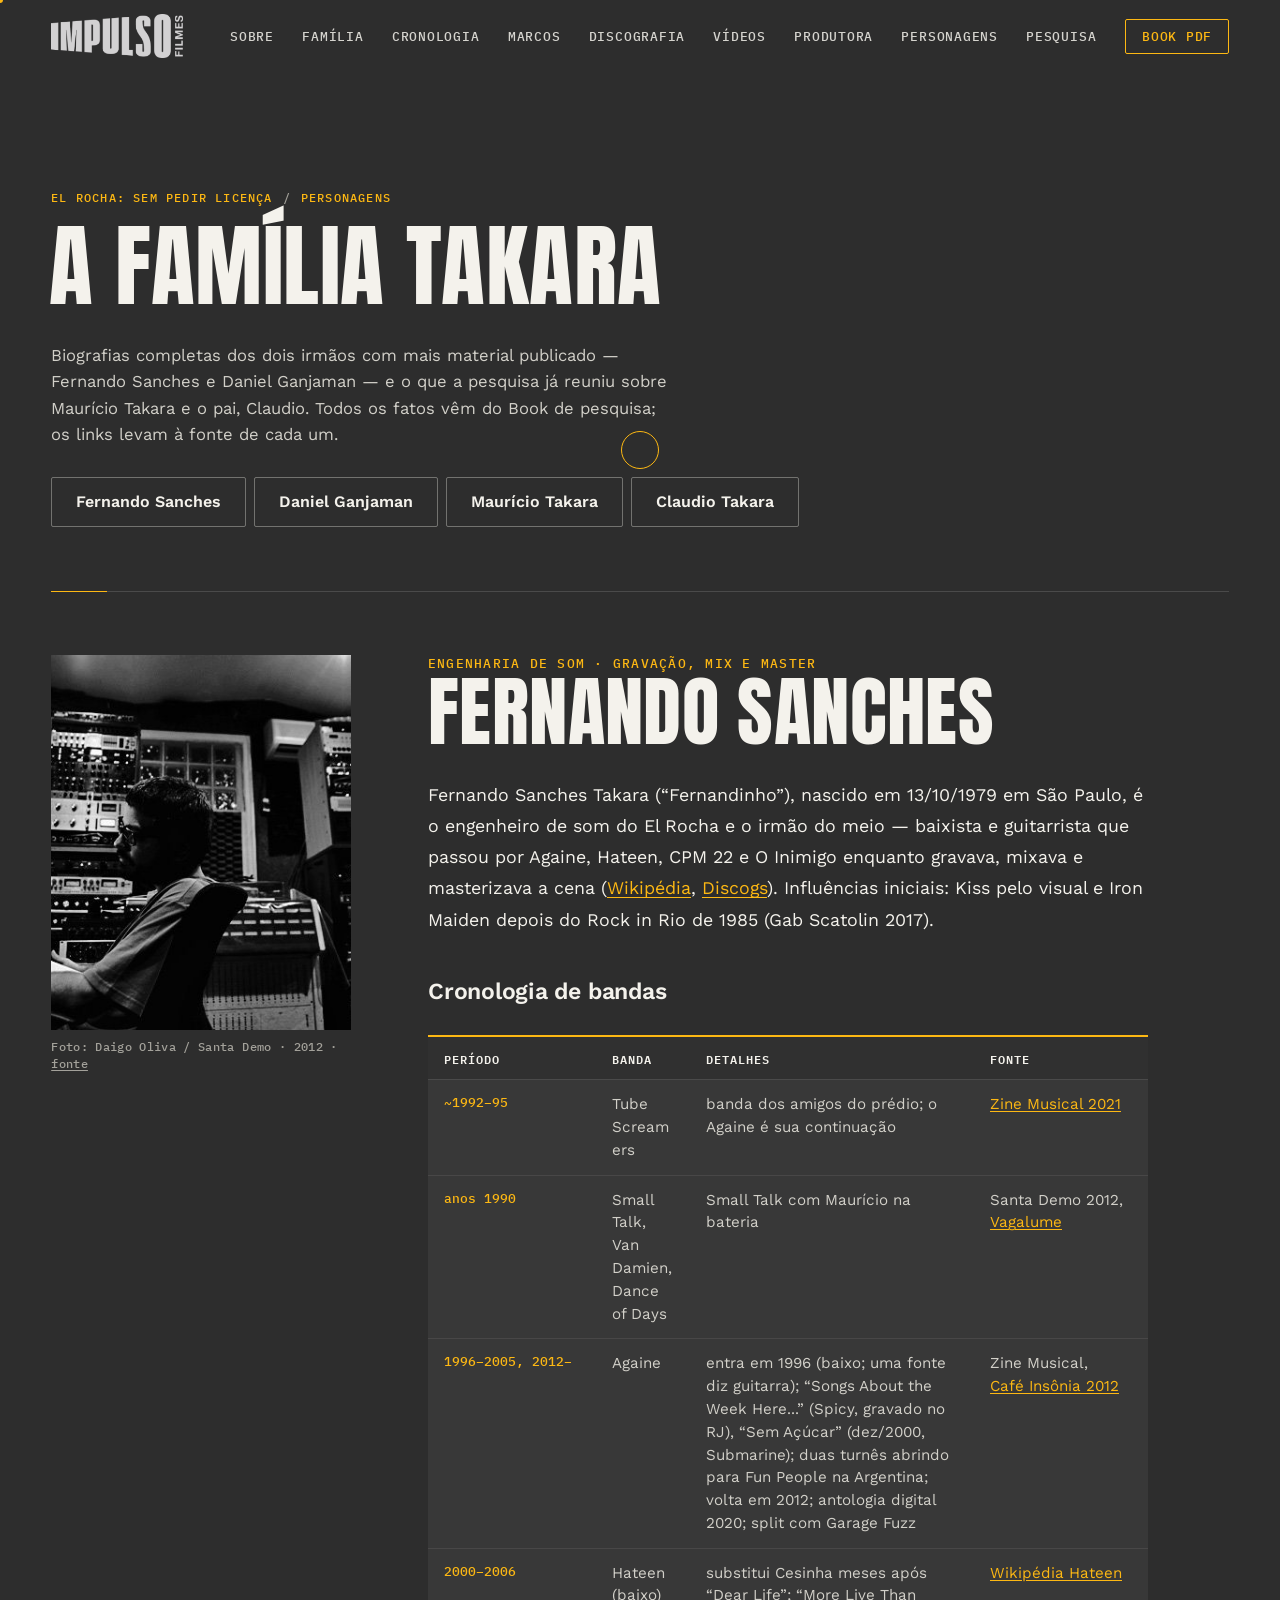
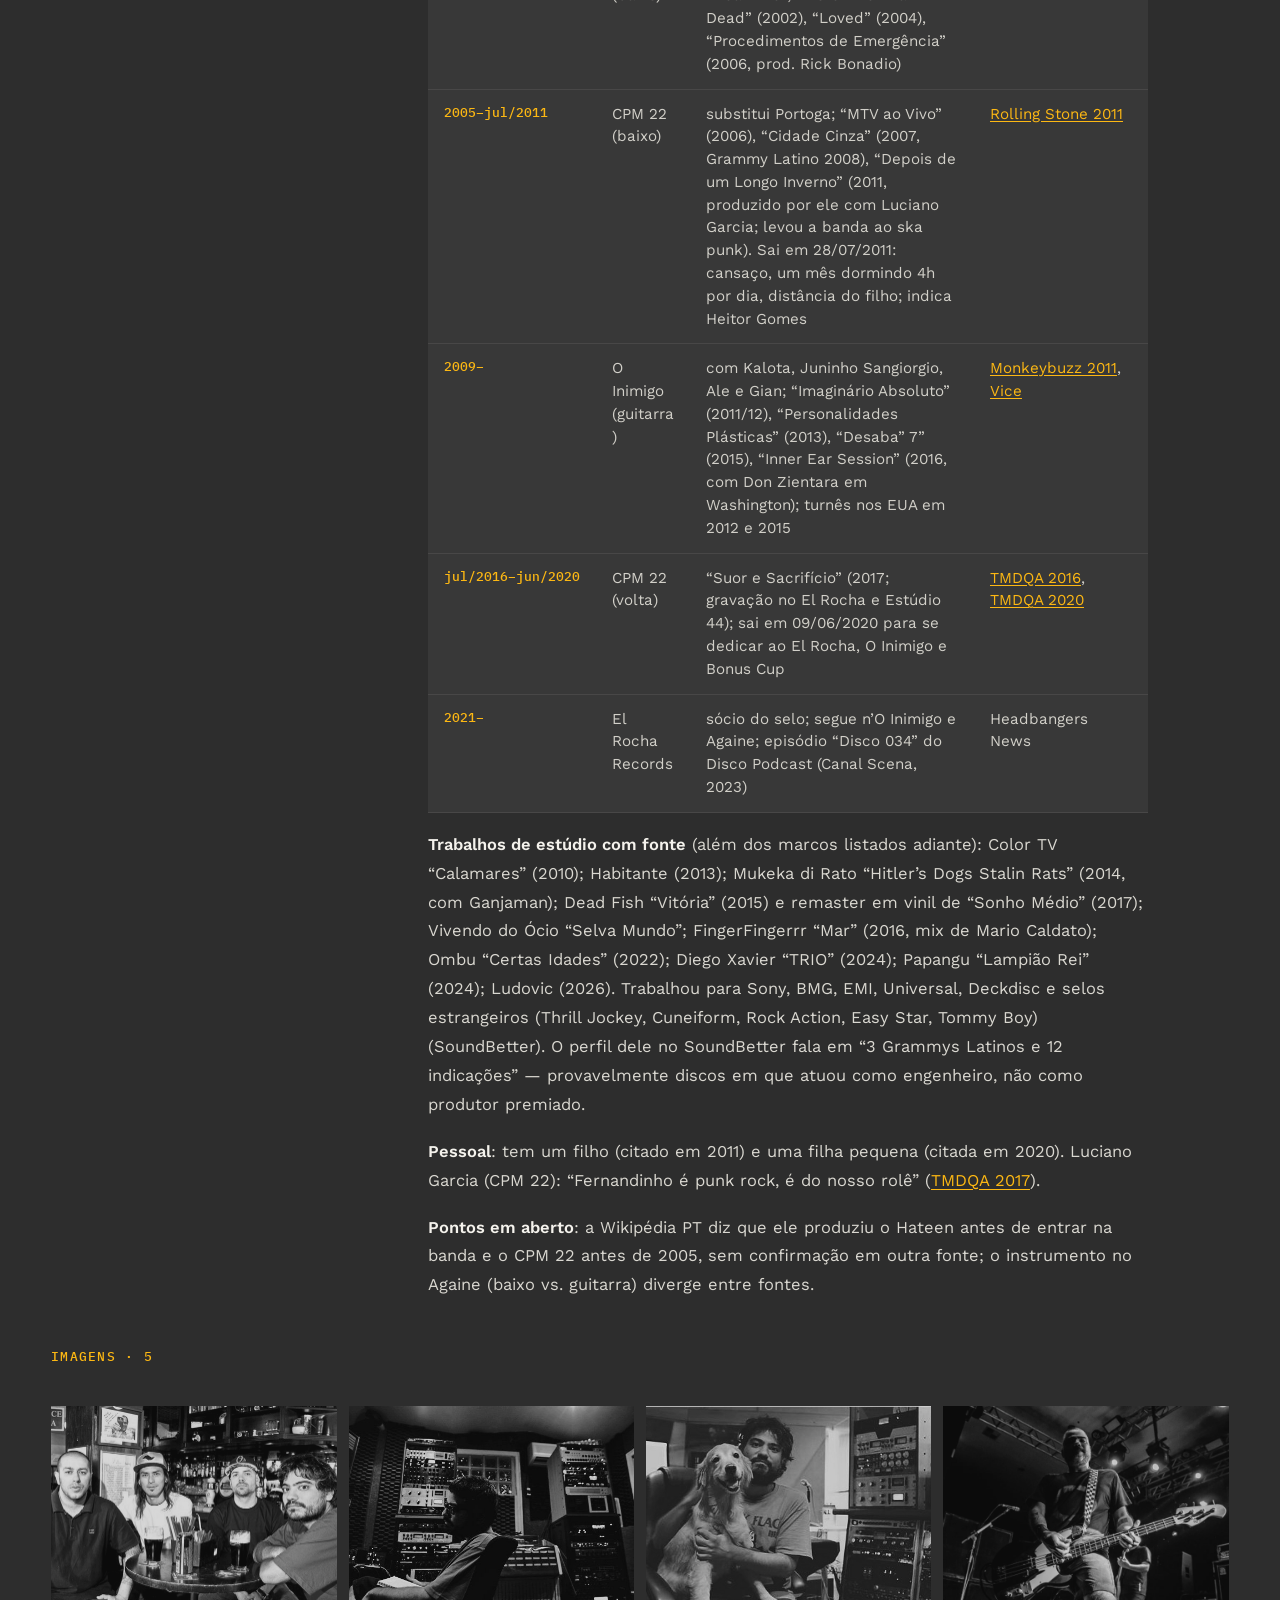
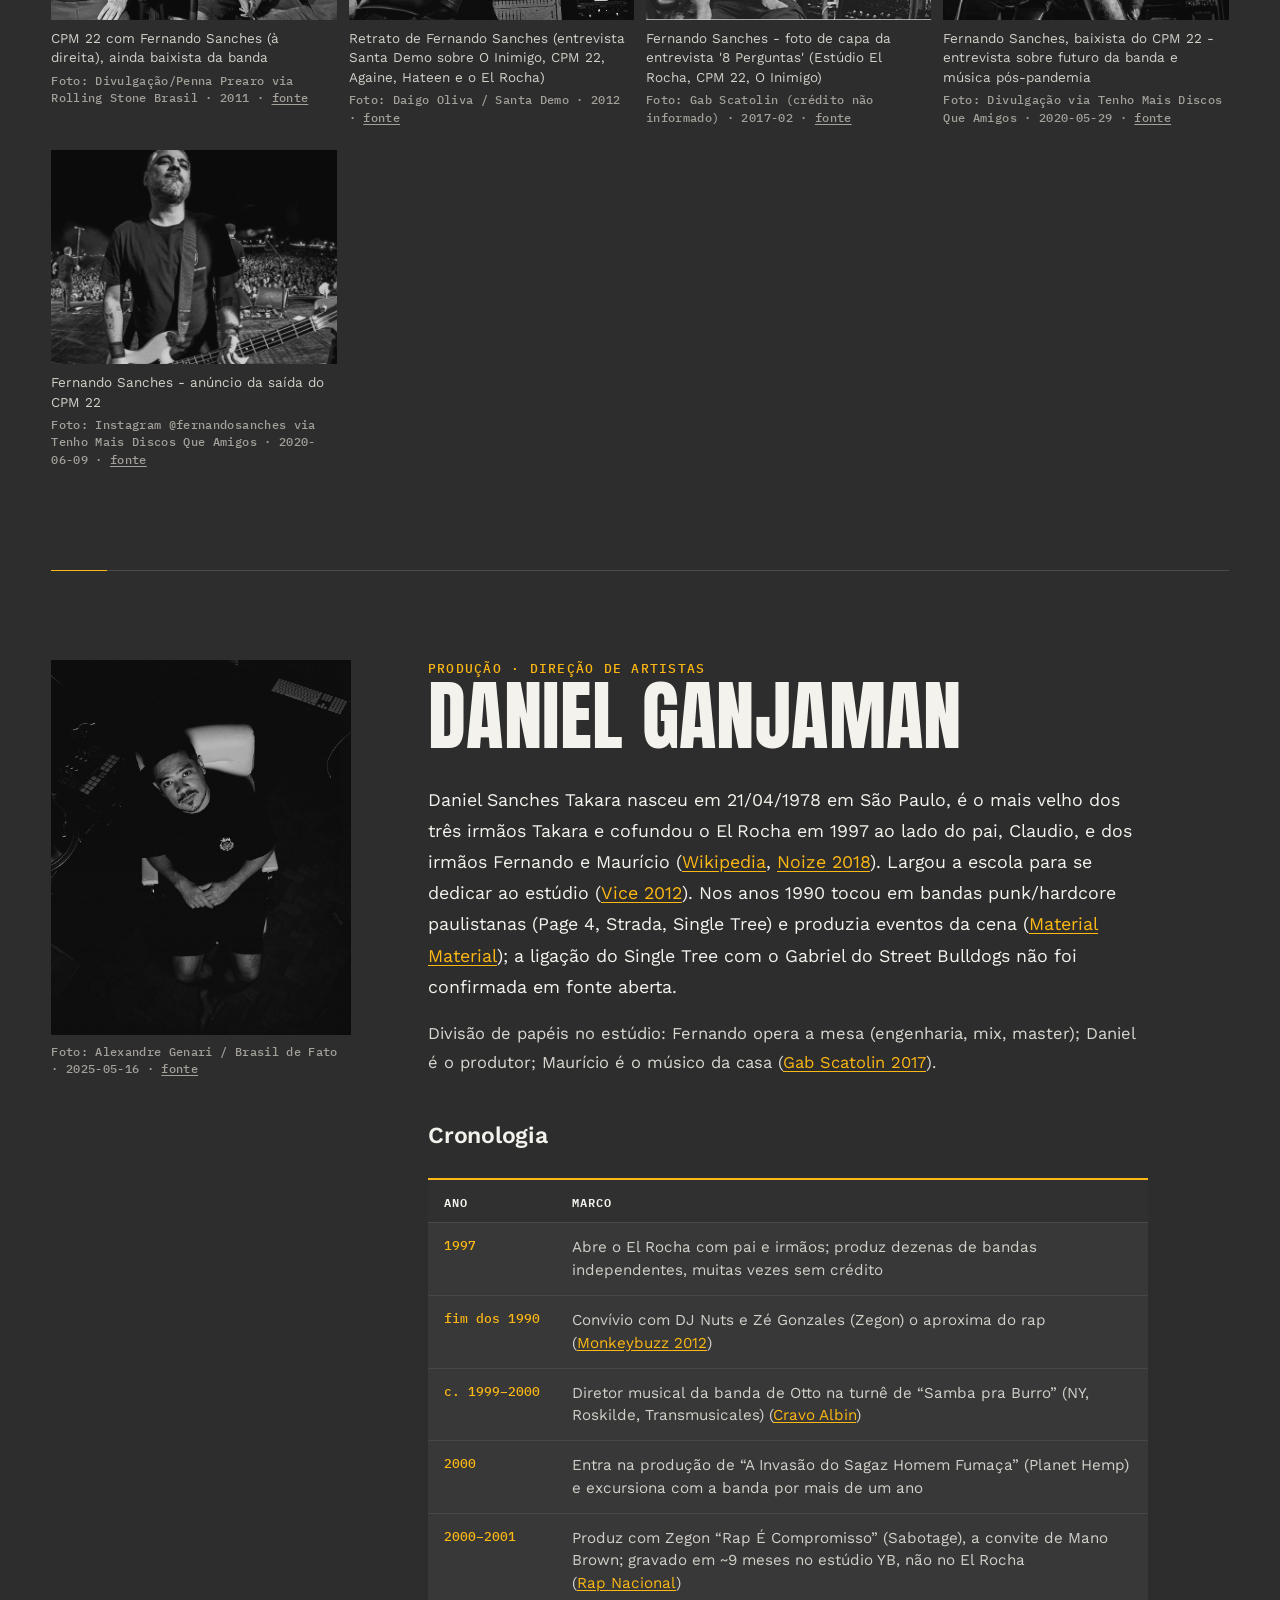
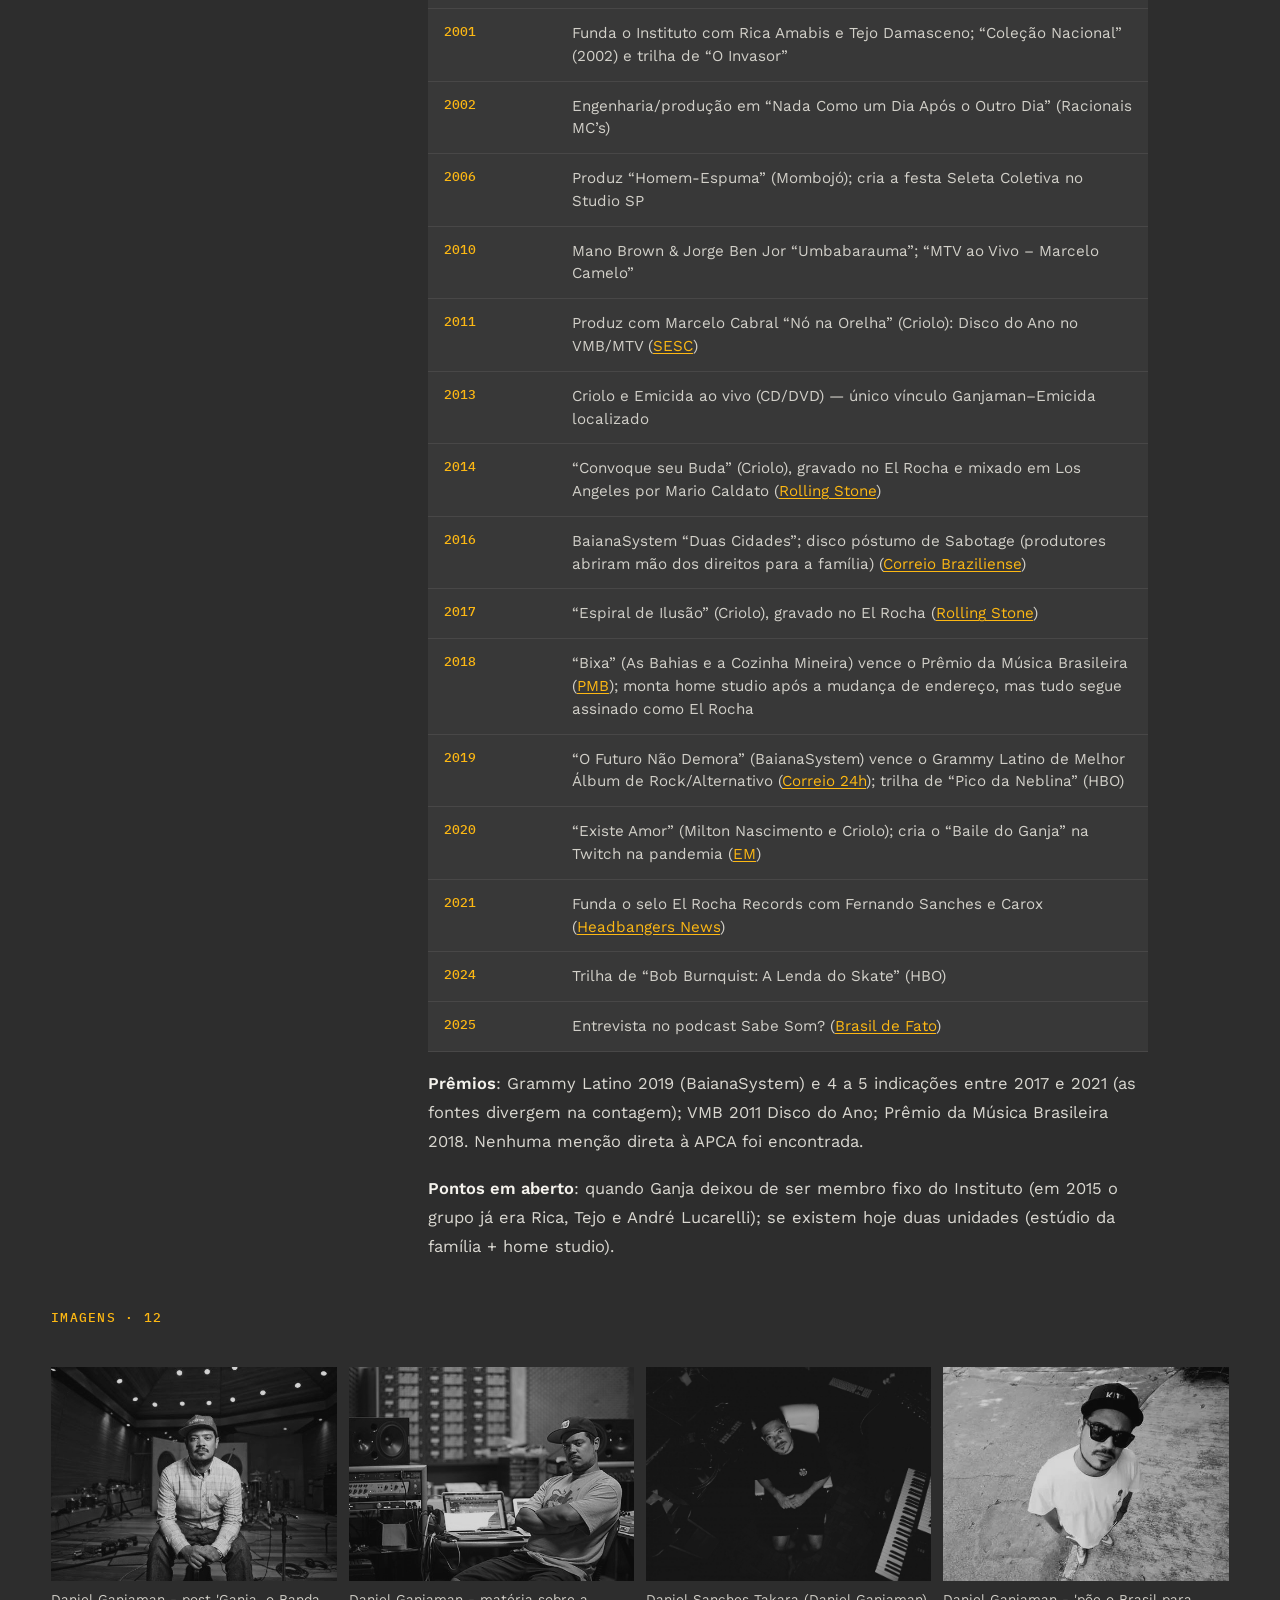
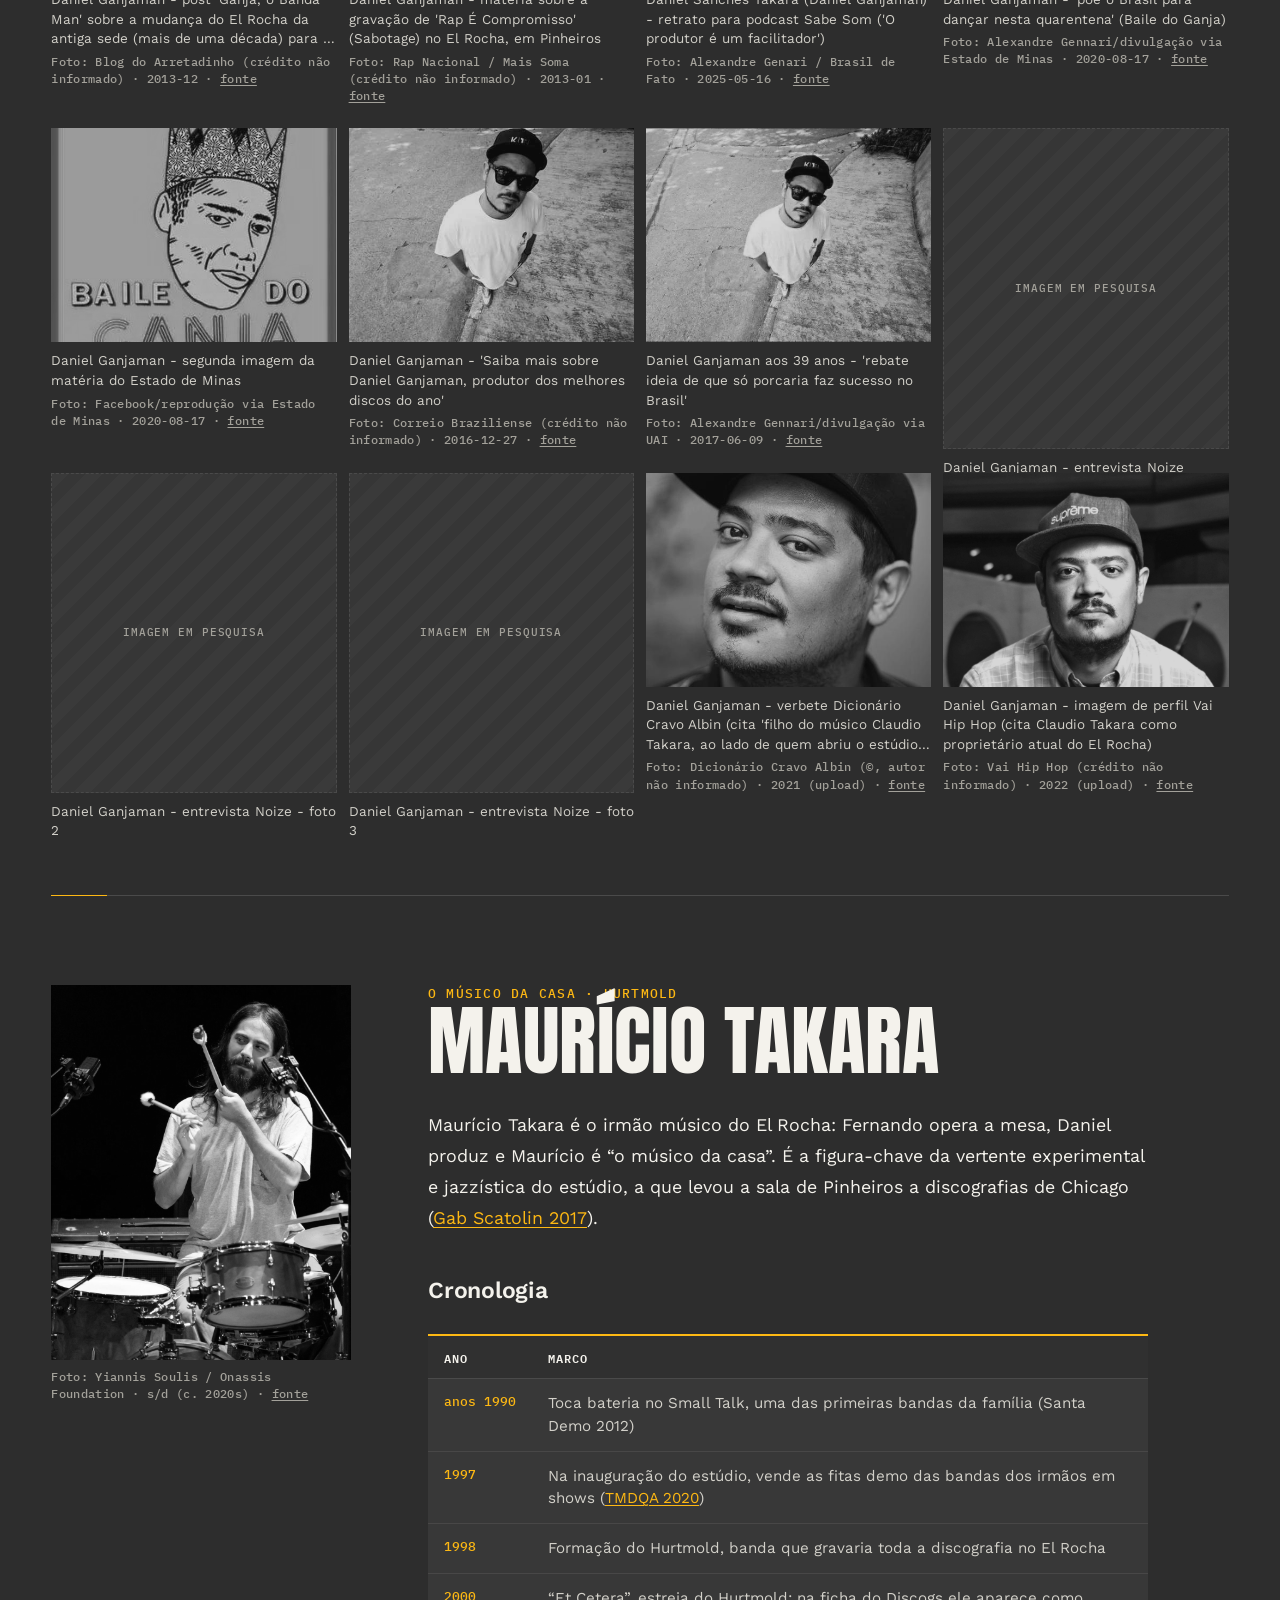
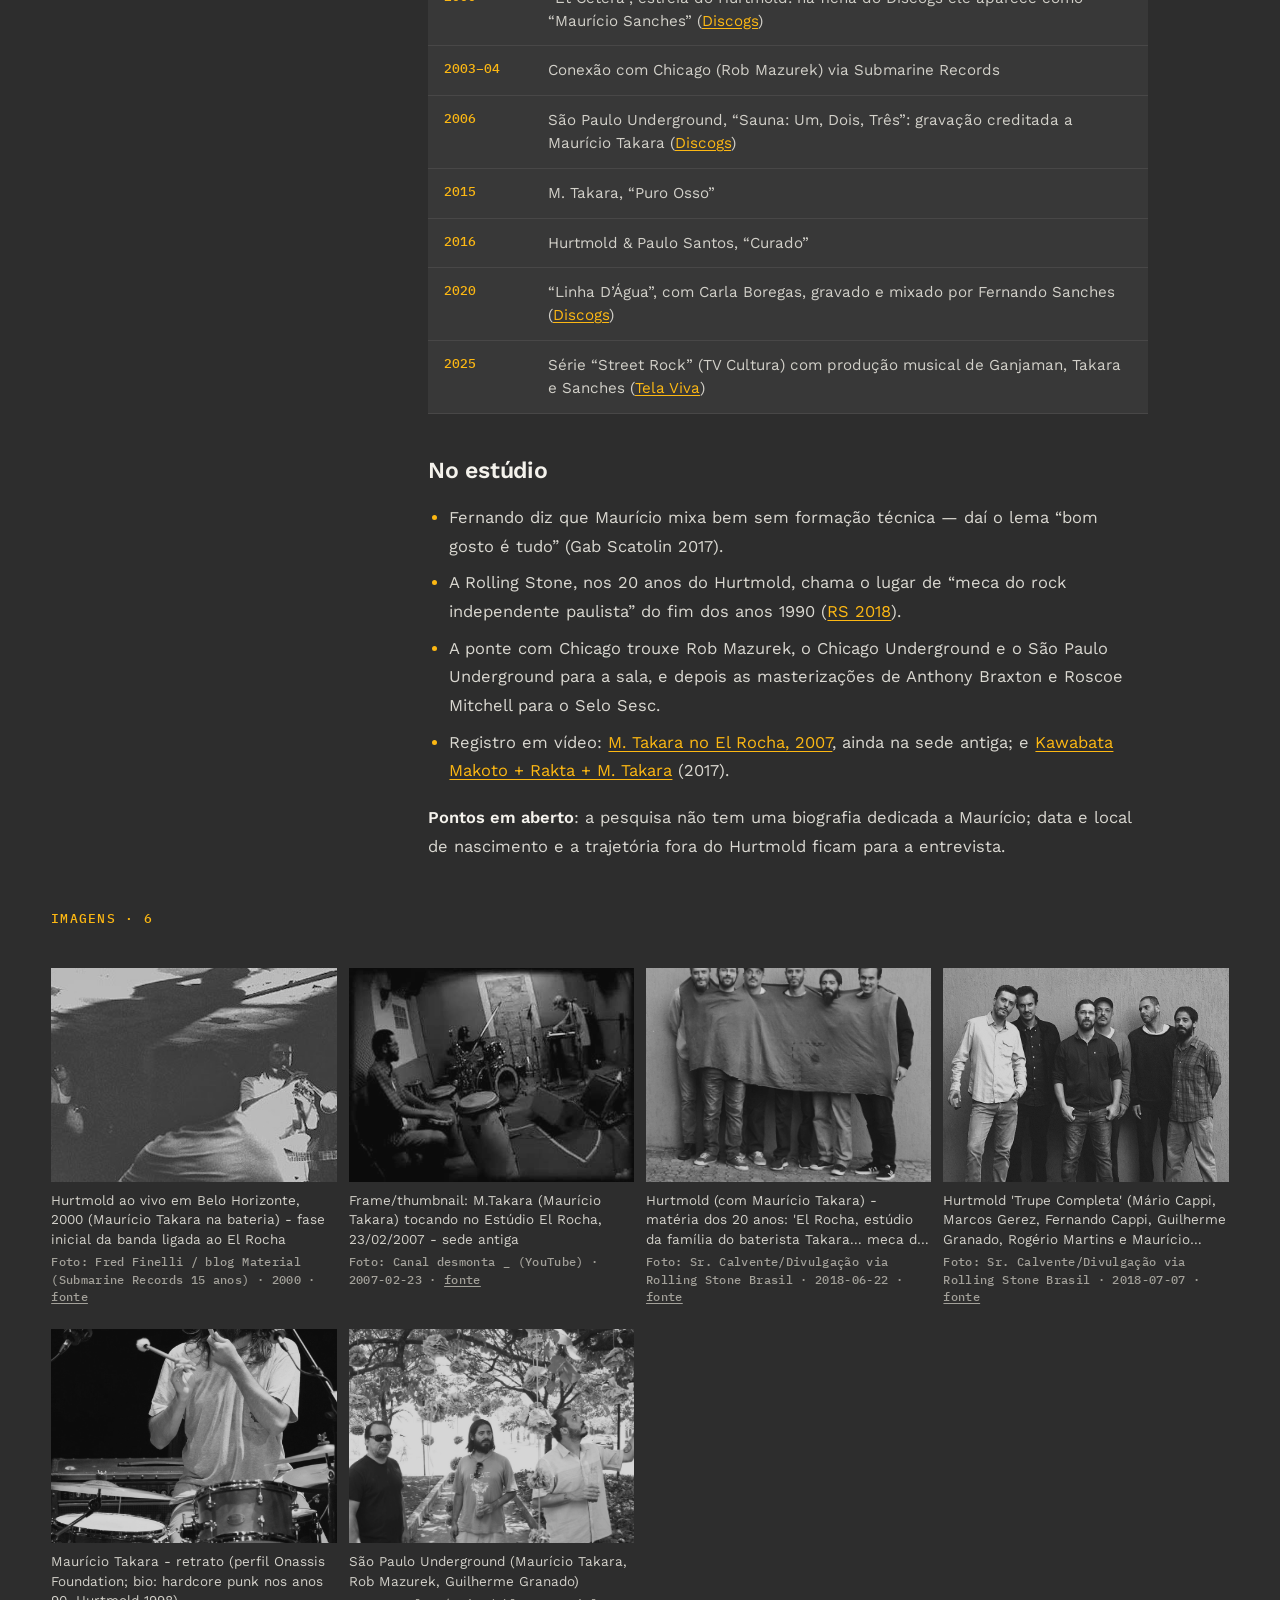
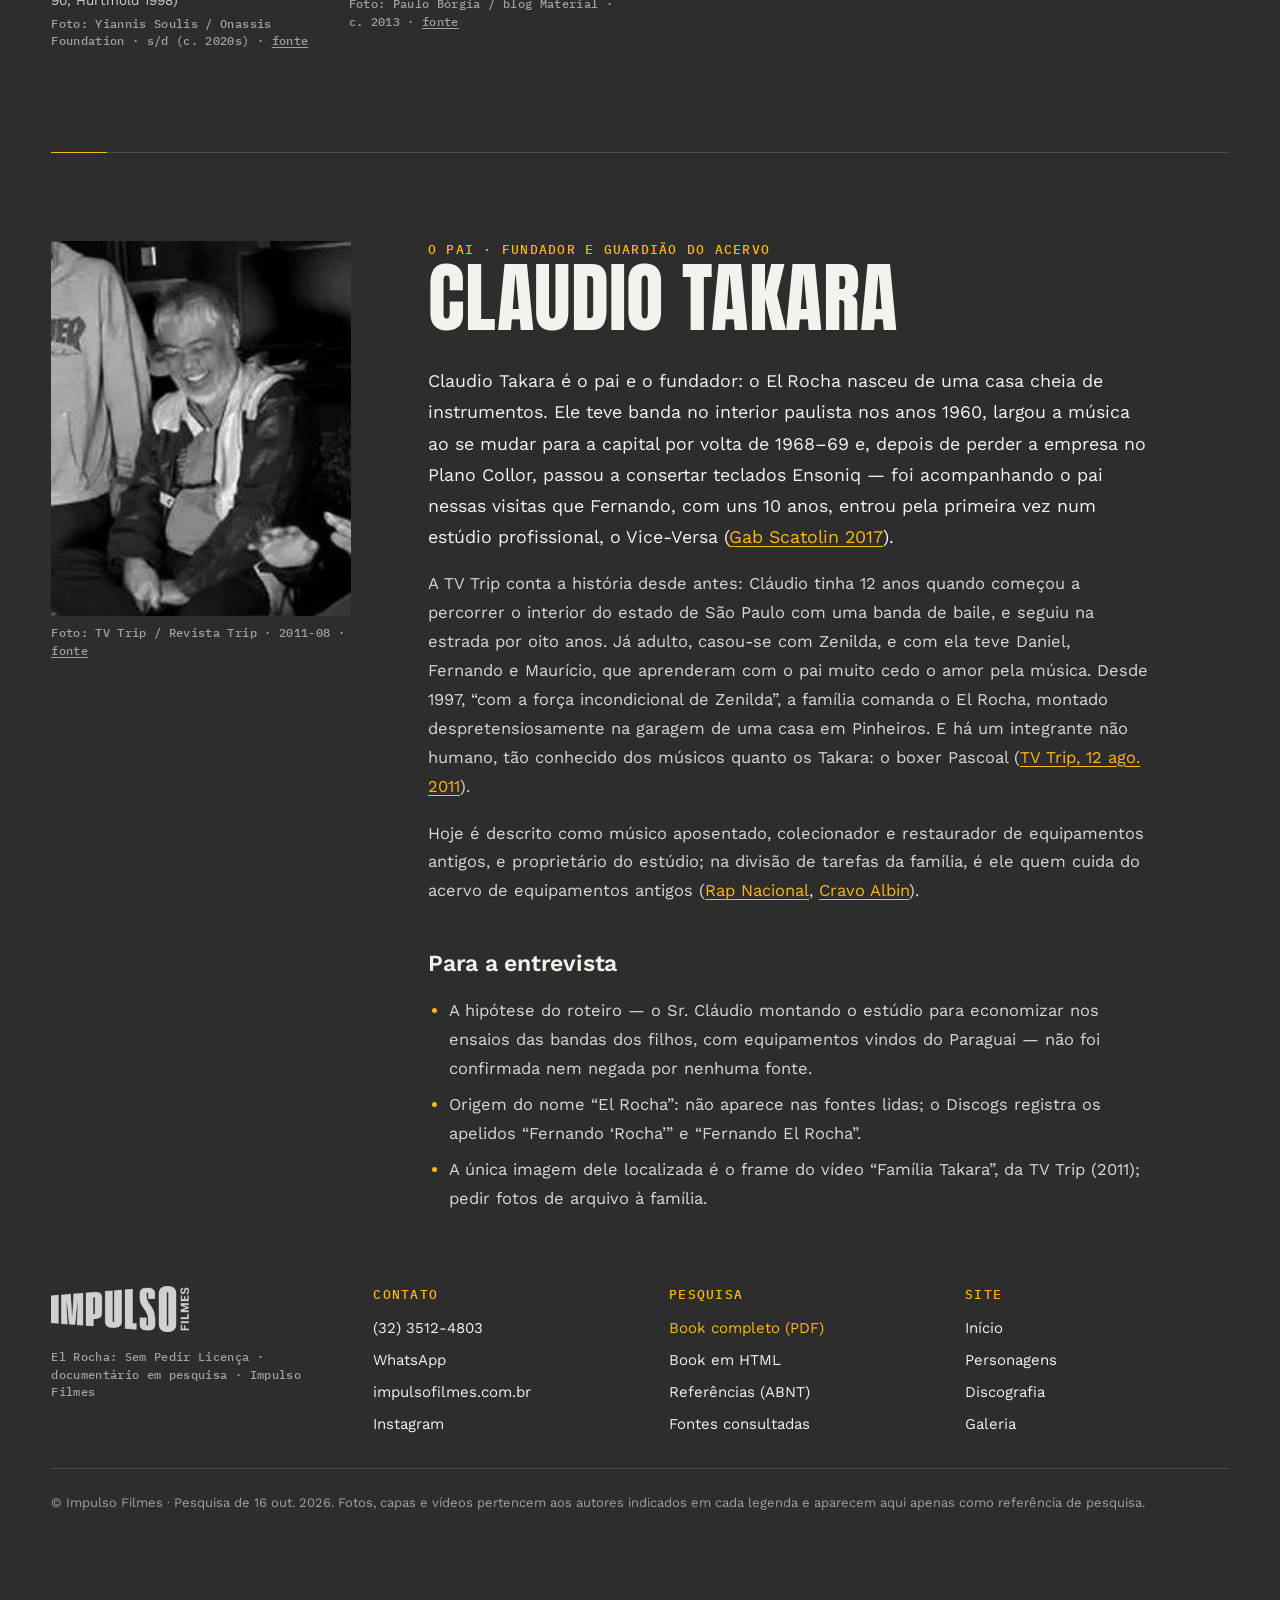
==== commit d9d857aa: "Família e Claudio: fatos da TV Trip (Zenilda, banda de baile, garagem em Pinheiros, Pascoal), com fo" ====
--- a/personagens.html
+++ b/personagens.html
@@ -13,11 +13,11 @@
 <link rel="preconnect" href="https://fonts.googleapis.com">
 <link rel="preconnect" href="https://fonts.gstatic.com" crossorigin>
 <link href="https://fonts.googleapis.com/css2?family=Anton&family=IBM+Plex+Mono:wght@400;500;600&family=Work+Sans:wght@400;500;600&display=swap" rel="stylesheet">
-<link rel="stylesheet" href="style.css?v=20261016p">
-<link rel="stylesheet" href="pages.css?v=20261016p">
-<link rel="stylesheet" href="case.css?v=20261016p">
-<link rel="stylesheet" href="extra.css?v=20261016p">
-<link rel="stylesheet" href="site.css?v=20261016p">
+<link rel="stylesheet" href="style.css?v=20261016r">
+<link rel="stylesheet" href="pages.css?v=20261016r">
+<link rel="stylesheet" href="case.css?v=20261016r">
+<link rel="stylesheet" href="extra.css?v=20261016r">
+<link rel="stylesheet" href="site.css?v=20261016r">
 </head>
 <body>
 
@@ -190,6 +190,7 @@
       <h2 class="reveal">Claudio Takara</h2>
       <div class="prose" style="margin-top:28px">
 <p>Claudio Takara é o pai e o fundador: o El Rocha nasceu de uma casa cheia de instrumentos. Ele teve banda no interior paulista nos anos 1960, largou a música ao se mudar para a capital por volta de 1968–69 e, depois de perder a empresa no Plano Collor, passou a consertar teclados Ensoniq — foi acompanhando o pai nessas visitas que Fernando, com uns 10 anos, entrou pela primeira vez num estúdio profissional, o Vice-Versa (<a href="https://gabscatolin.com/2017/02/15/8-perguntas-fernando-sanches-estudio-el-rocha-cpm-22-o-inimigo/" target="_blank" rel="noopener">Gab Scatolin 2017</a>).</p>
+<p>A TV Trip conta a história desde antes: Cláudio tinha 12 anos quando começou a percorrer o interior do estado de São Paulo com uma banda de baile, e seguiu na estrada por oito anos. Já adulto, casou-se com Zenilda, e com ela teve Daniel, Fernando e Maurício, que aprenderam com o pai muito cedo o amor pela música. Desde 1997, “com a força incondicional de Zenilda”, a família comanda o El Rocha, montado despretensiosamente na garagem de uma casa em Pinheiros. E há um integrante não humano, tão conhecido dos músicos quanto os Takara: o boxer Pascoal (<a href="https://revistatrip.uol.com.br/trip-tv/familia-takara" target="_blank" rel="noopener">TV Trip, 12 ago. 2011</a>).</p>
 <p>Hoje é descrito como músico aposentado, colecionador e restaurador de equipamentos antigos, e proprietário do estúdio; na divisão de tarefas da família, é ele quem cuida do acervo de equipamentos antigos (<a href="https://www.rapnacional.com.br/daniel-ganjaman-conta-a-historia-da-gravacao-de-rap-e-compromisso/" target="_blank" rel="noopener">Rap Nacional</a>, <a href="https://dicionariompb.com.br/artista/daniel-ganjaman/" target="_blank" rel="noopener">Cravo Albin</a>).</p>
 <h3>Para a entrevista</h3>
 <ul>
@@ -235,7 +236,7 @@
 <dialog class="lightbox" id="lightbox" aria-label="Imagem ampliada"><img alt=""><p class="lb-legenda"></p><button type="button">Fechar</button></dialog>
 <div class="cursor" aria-hidden="true"></div><div class="dot" aria-hidden="true"></div>
 
-<script src="pages.js?v=20261016p"></script>
-<script src="site.js?v=20261016p"></script>
+<script src="pages.js?v=20261016r"></script>
+<script src="site.js?v=20261016r"></script>
 </body>
 </html>
--- a/site.css
+++ b/site.css
@@ -71,7 +71,7 @@
 .familia .solutions { margin-top: 32px; }
 /* os quatro (os três irmãos e o pai) lado a lado */
 @media (min-width: 640px) { .familia .solutions { grid-template-columns: repeat(2, minmax(0, 1fr)); } }
-@media (min-width: 1100px) { .familia .solutions { grid-template-columns: repeat(4, minmax(0, 1fr)); } .familia .solution h3 { font-size: clamp(26px, 2.3vw, 36px); } }
+@media (min-width: 1100px) { .familia .solutions { grid-template-columns: repeat(4, minmax(0, 1fr)); } .familia .solution { min-height: 500px; } .familia .solution h3 { font-size: clamp(26px, 2.3vw, 36px); } }
 
 /* ---------- Tabelas (viram fichas empilhadas no celular: nada de rolagem lateral) ---------- */
 .tabela { width: 100%; border-collapse: collapse; margin-top: 28px; font-size: 15px; line-height: 1.5; }
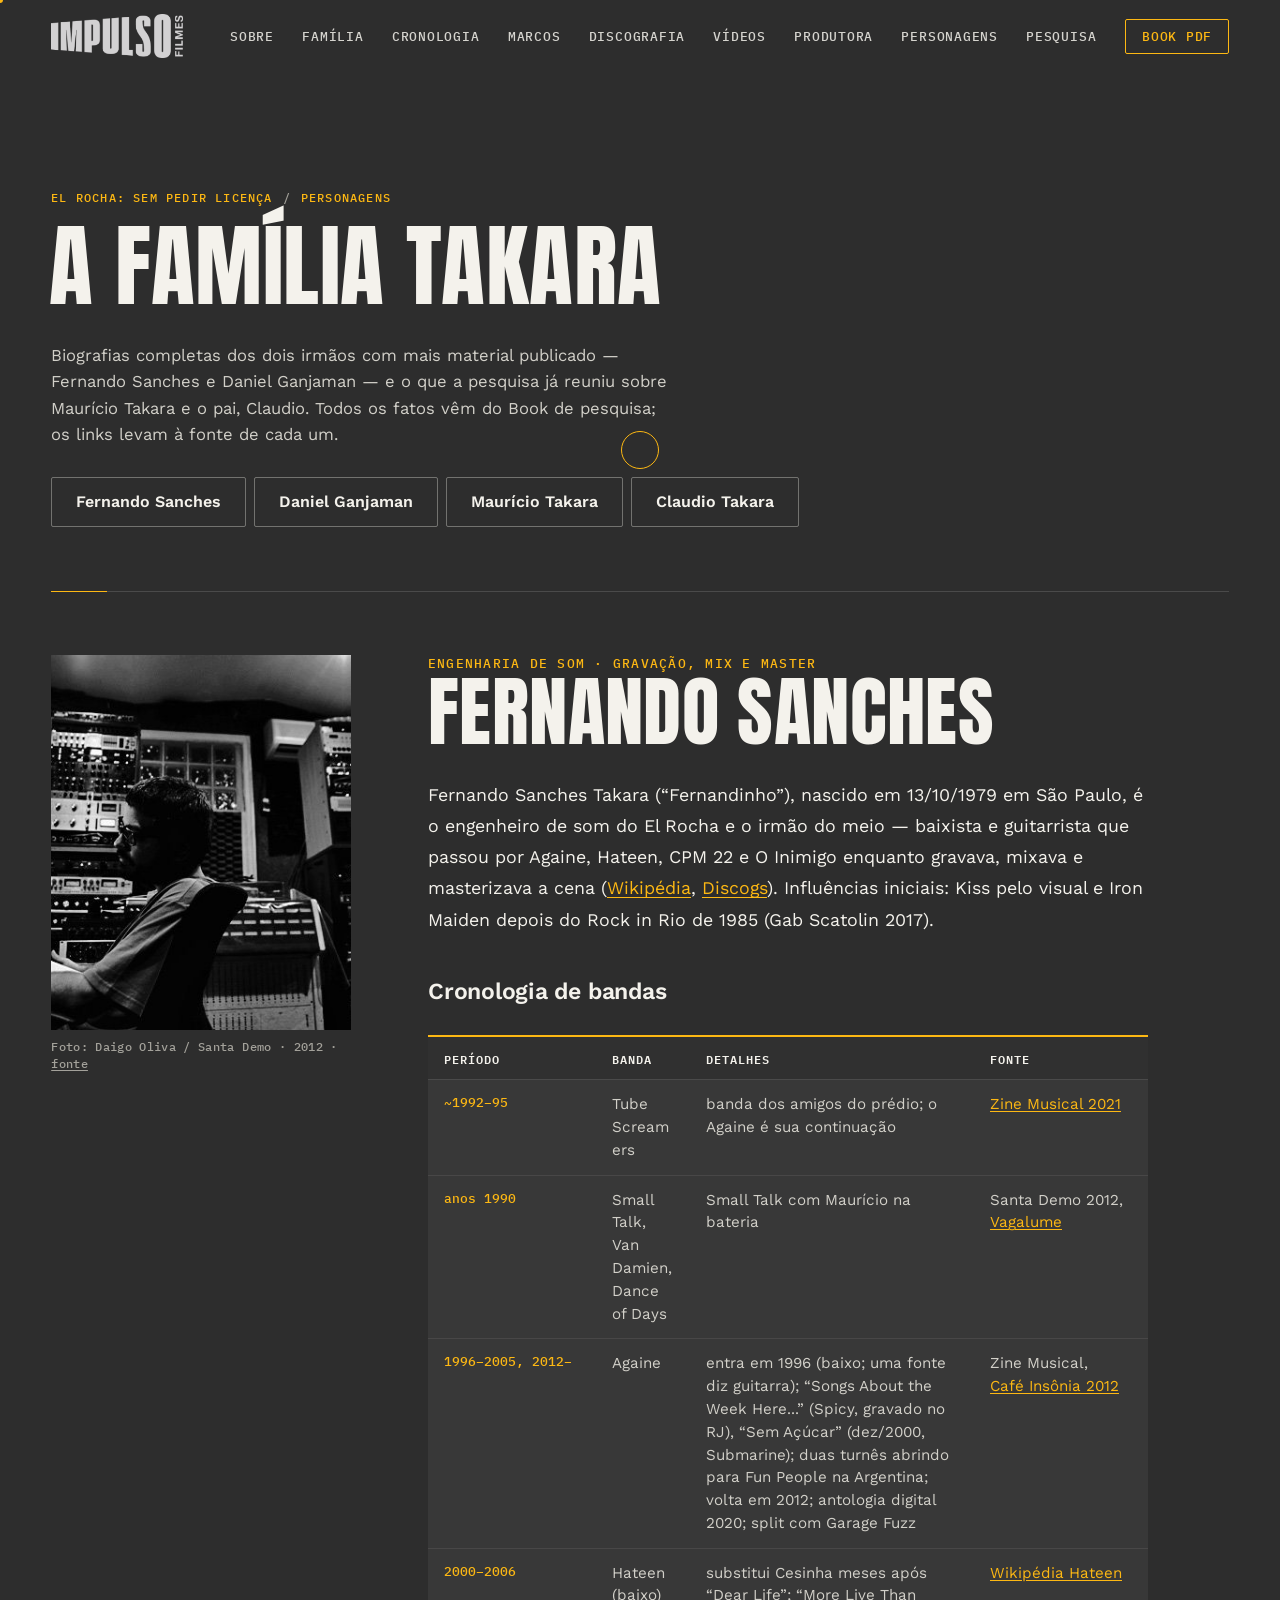
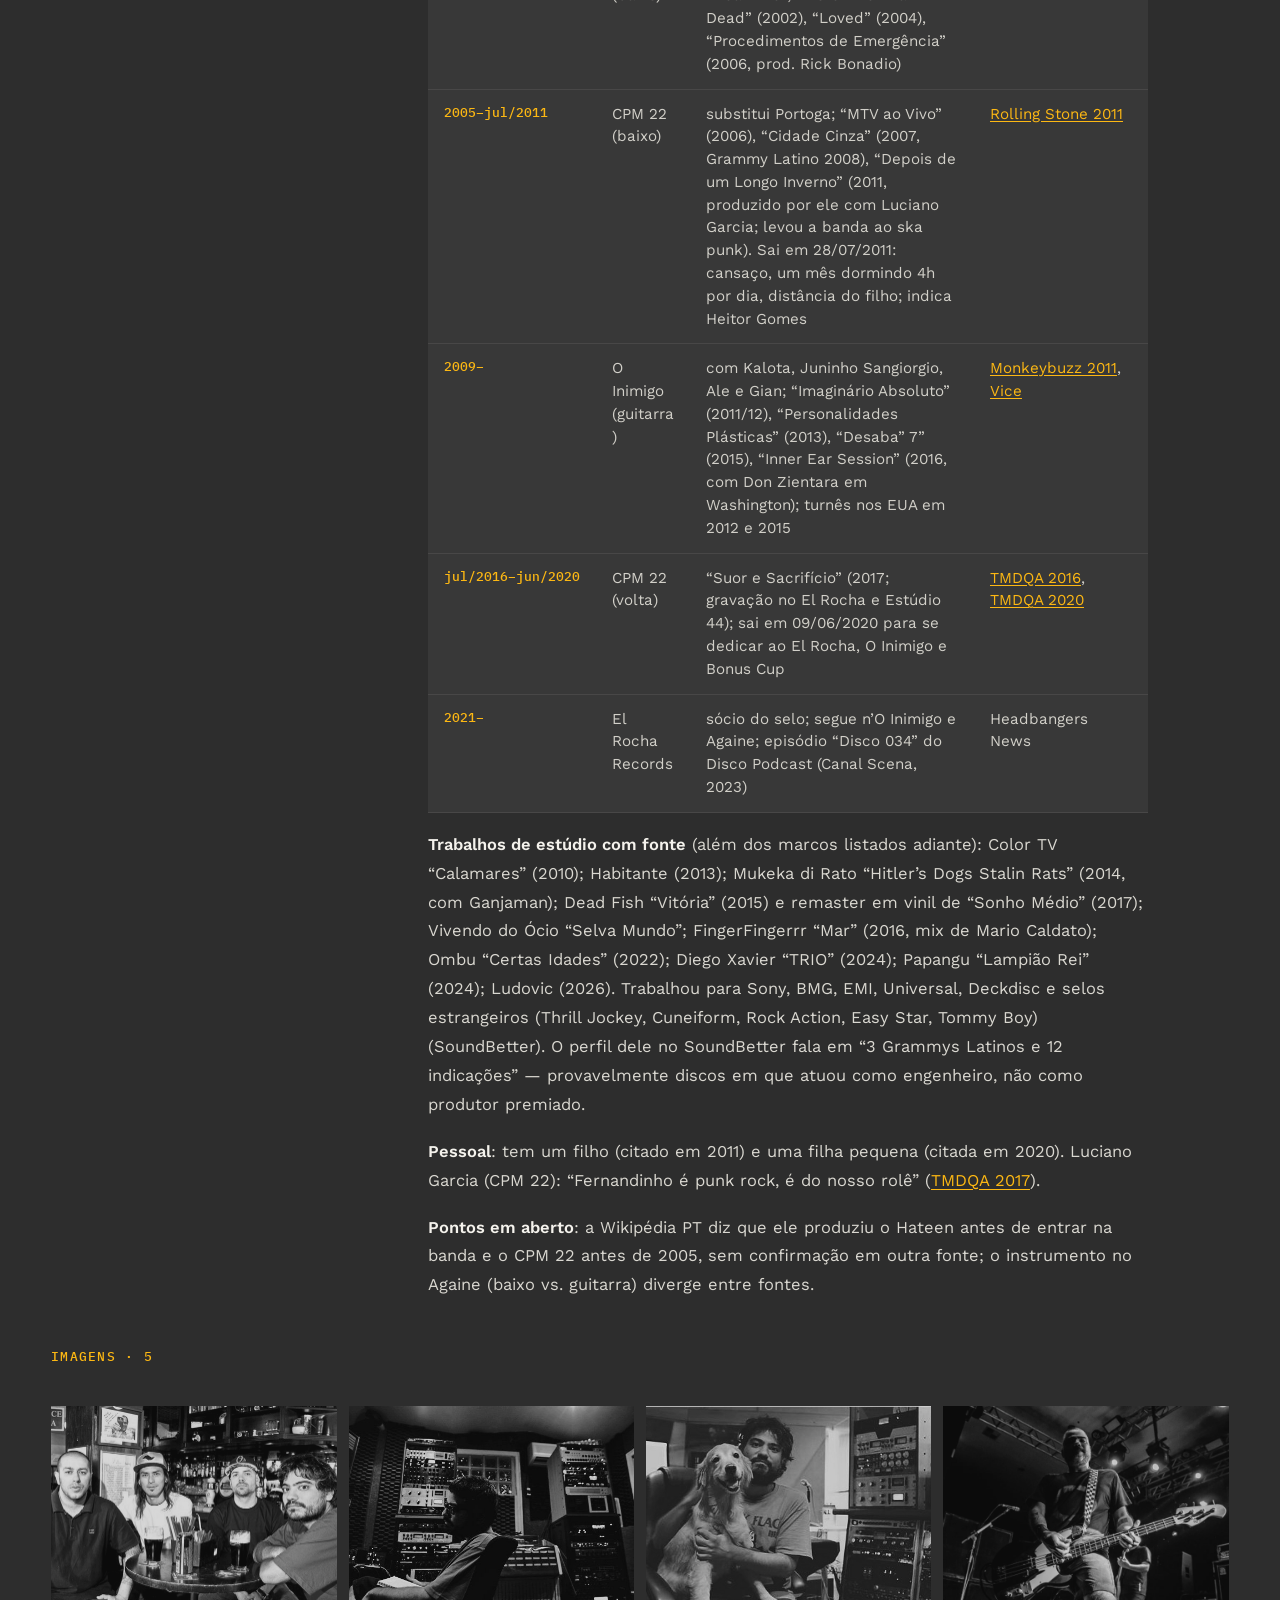
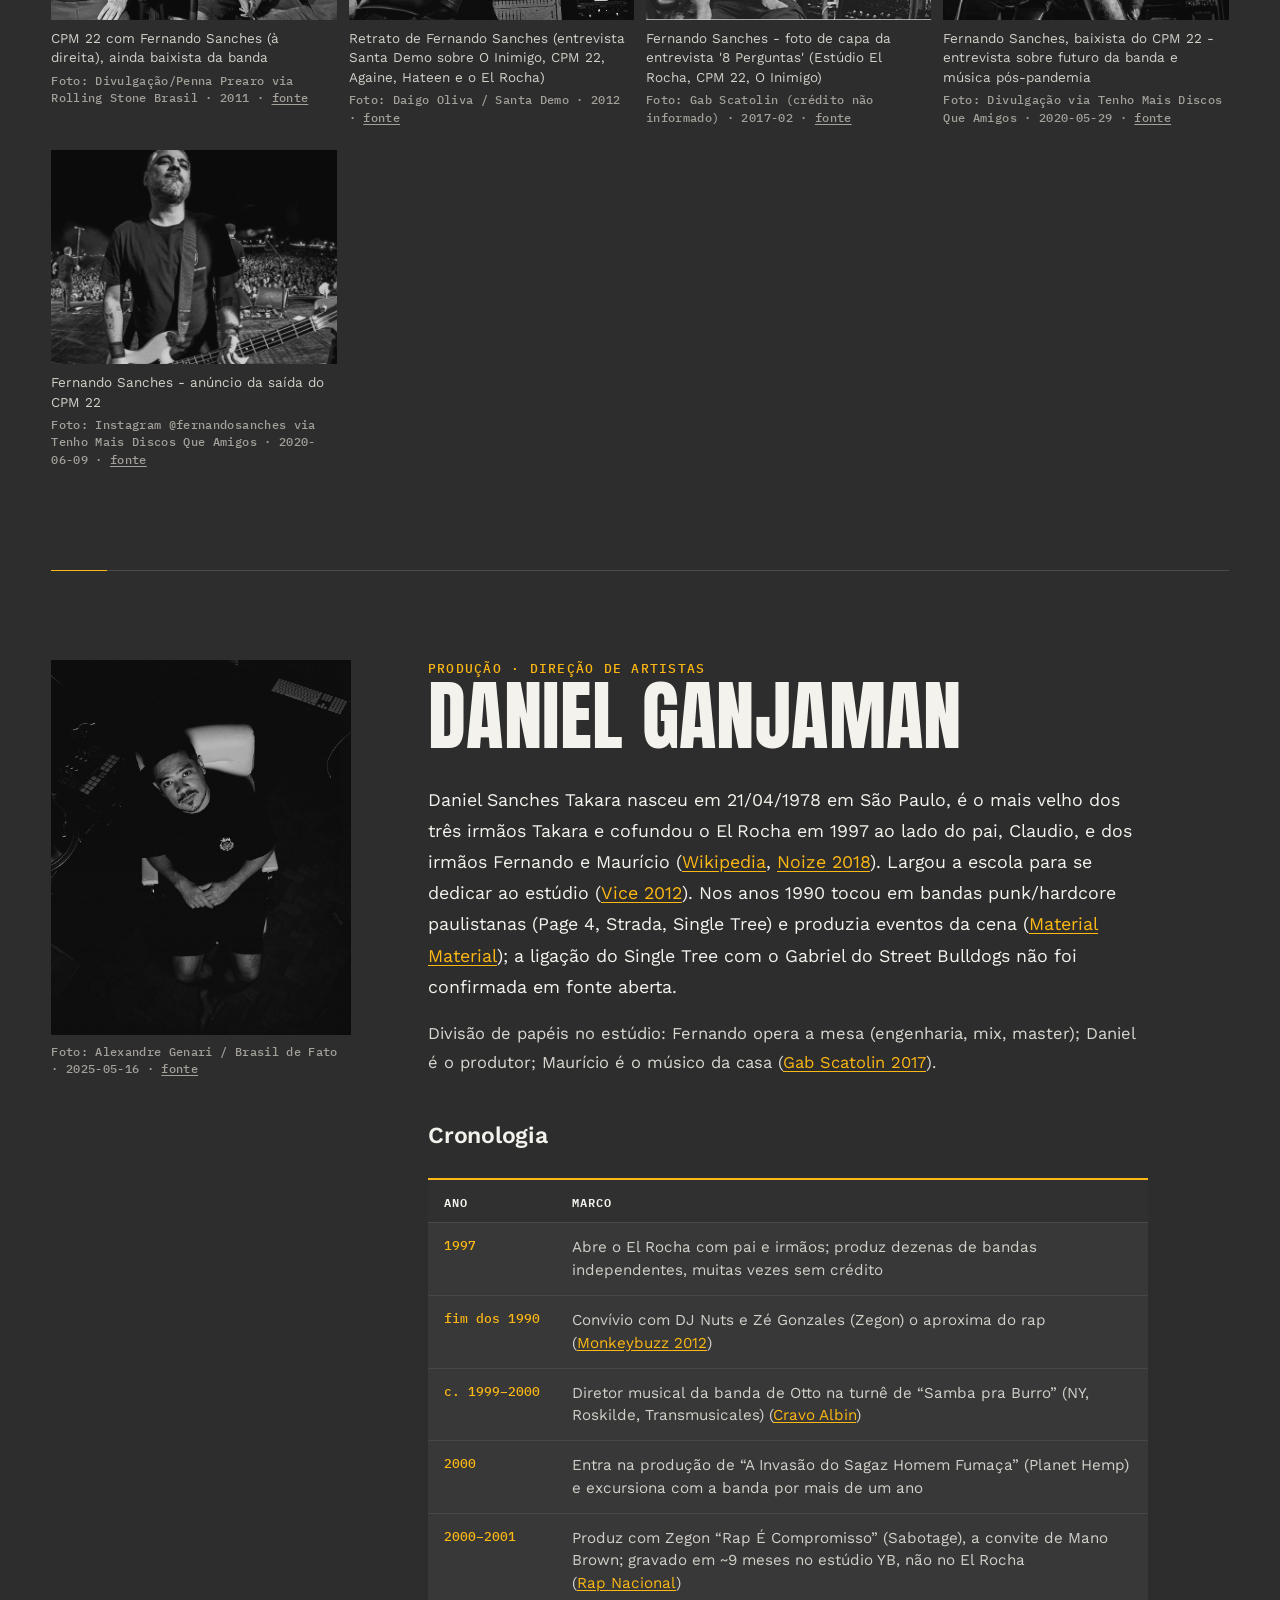
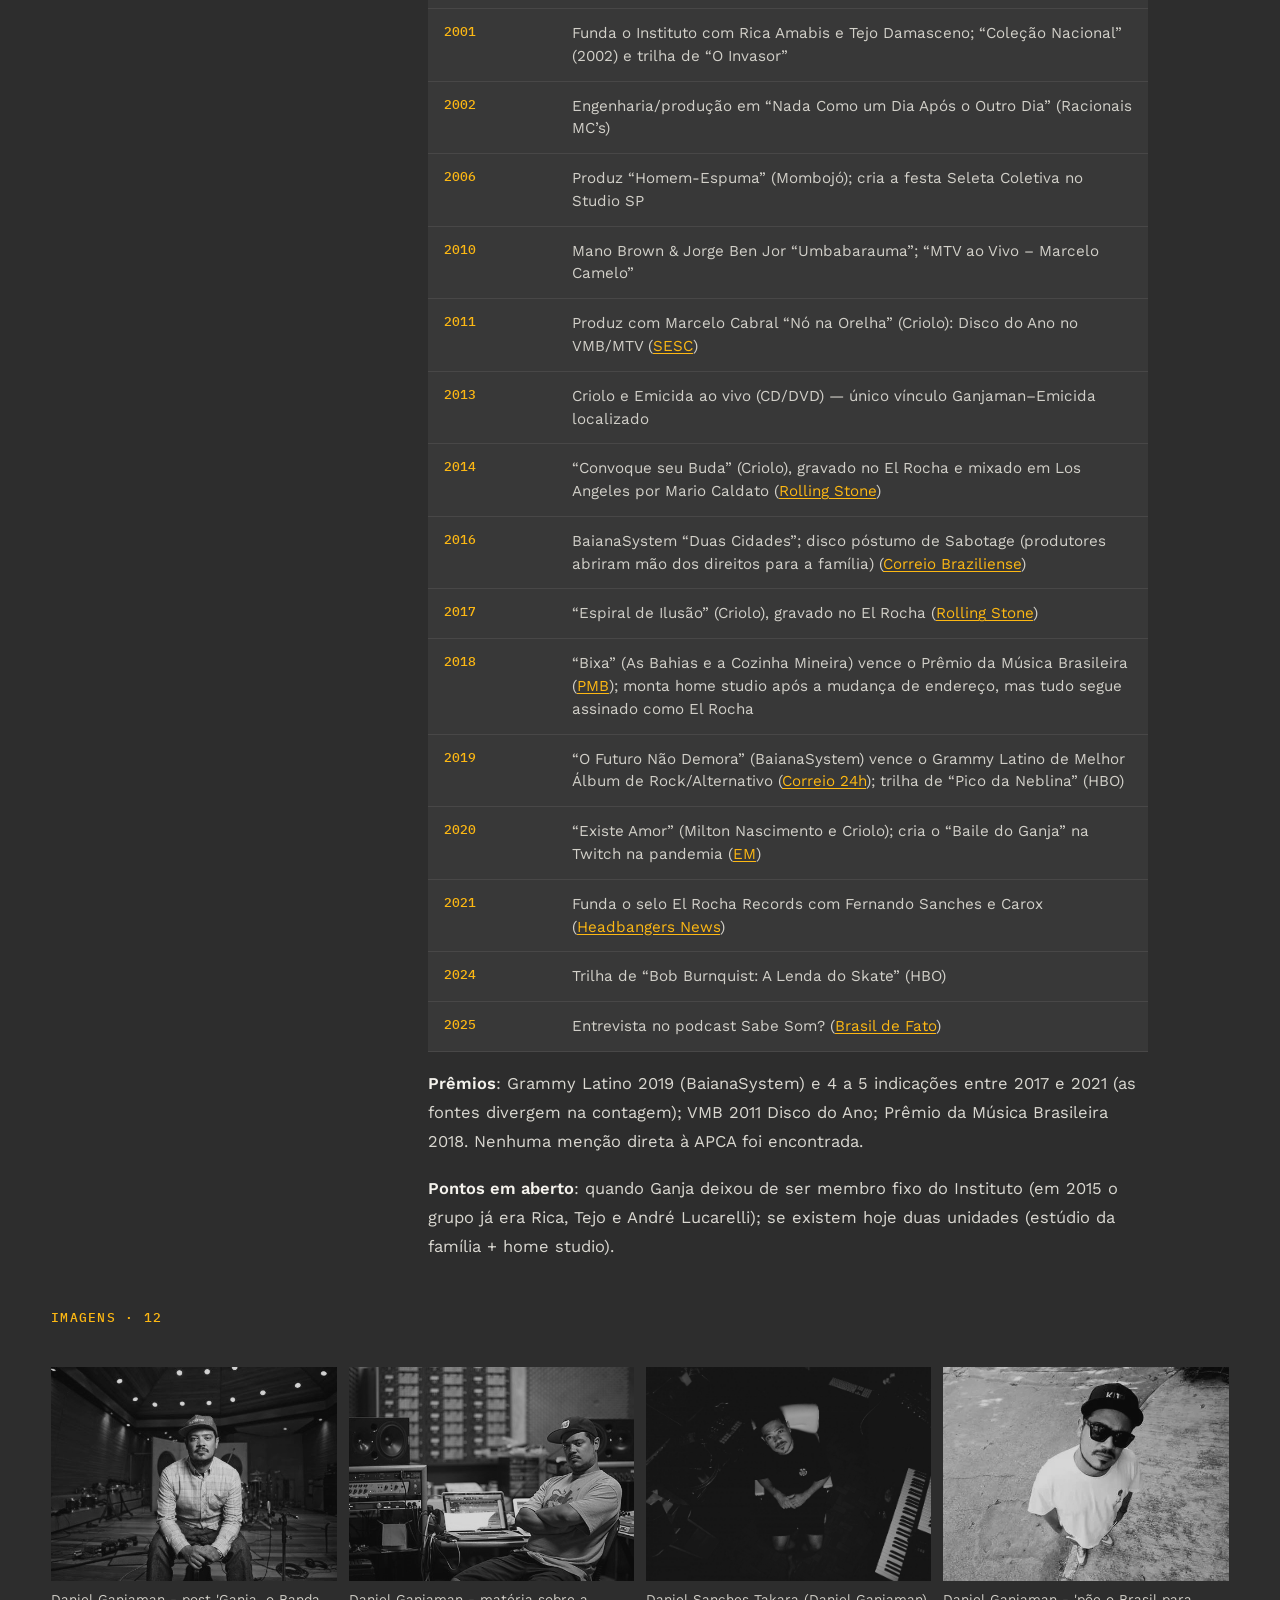
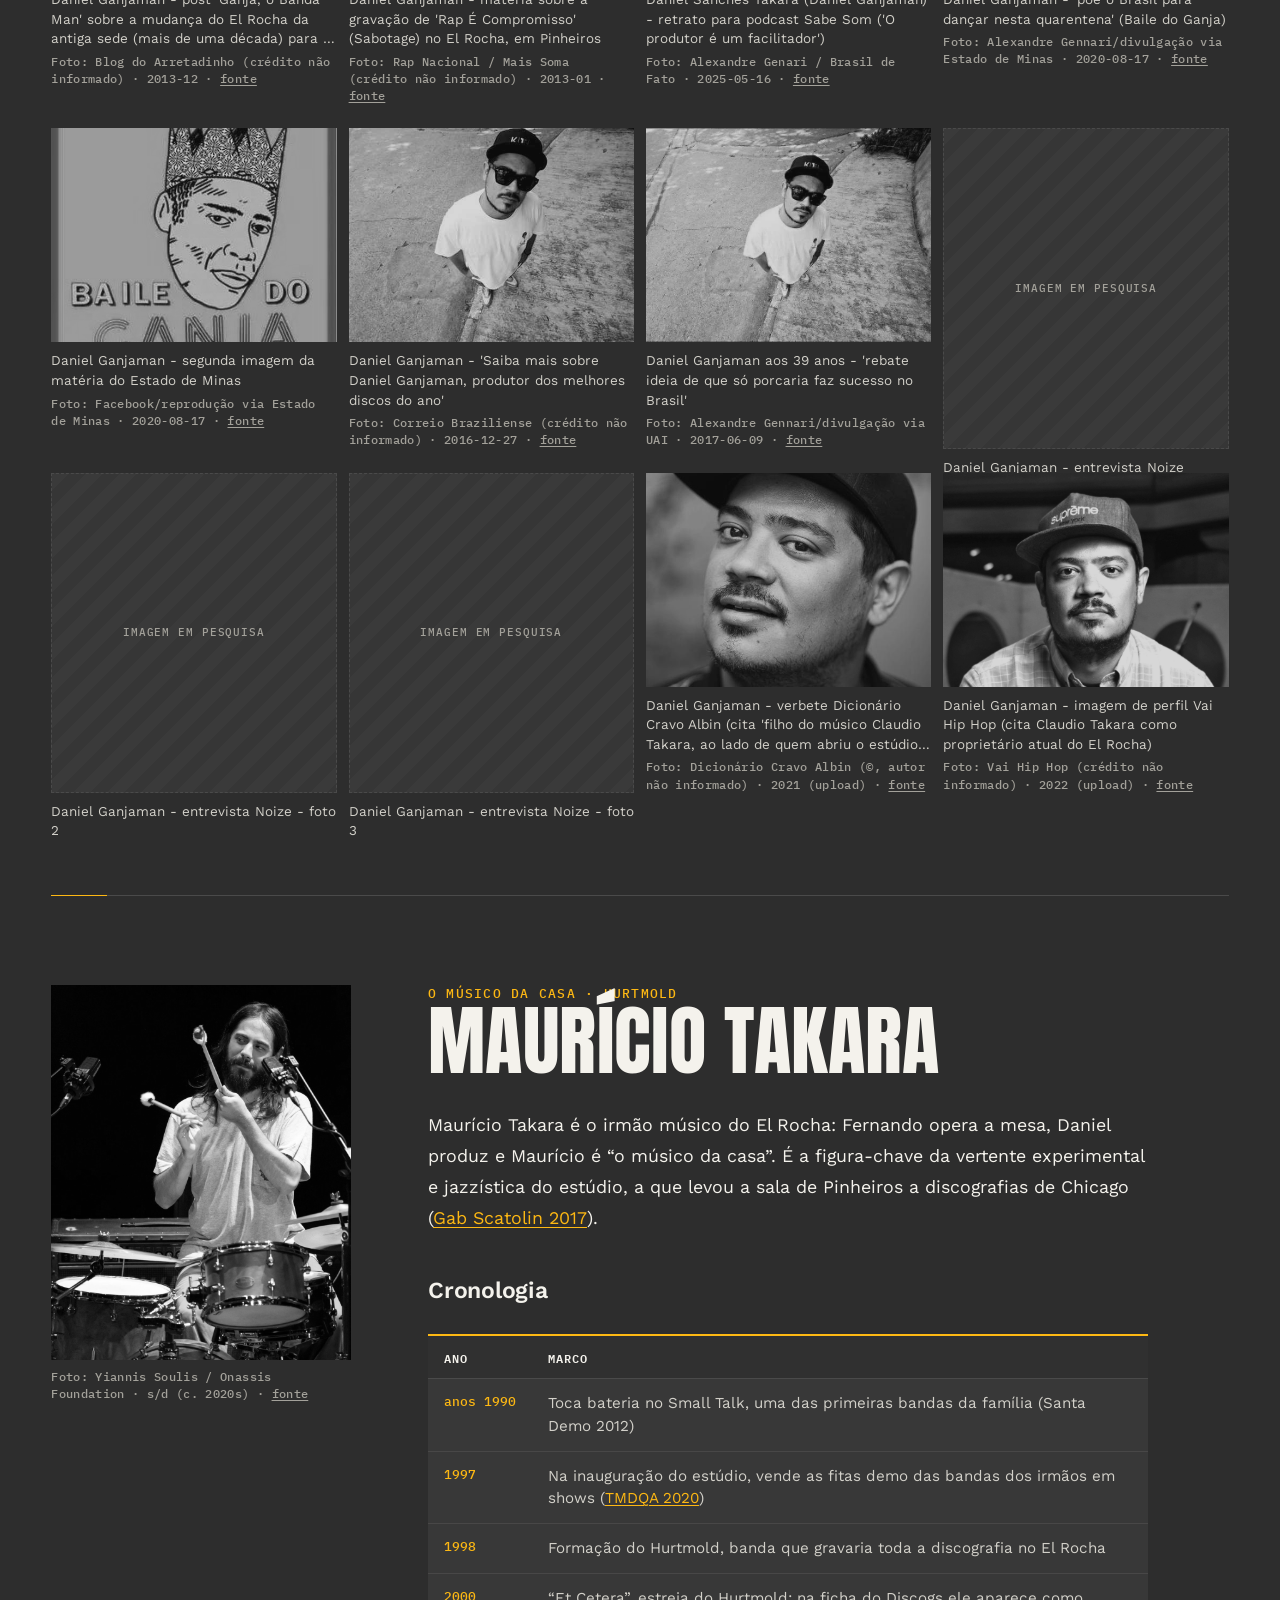
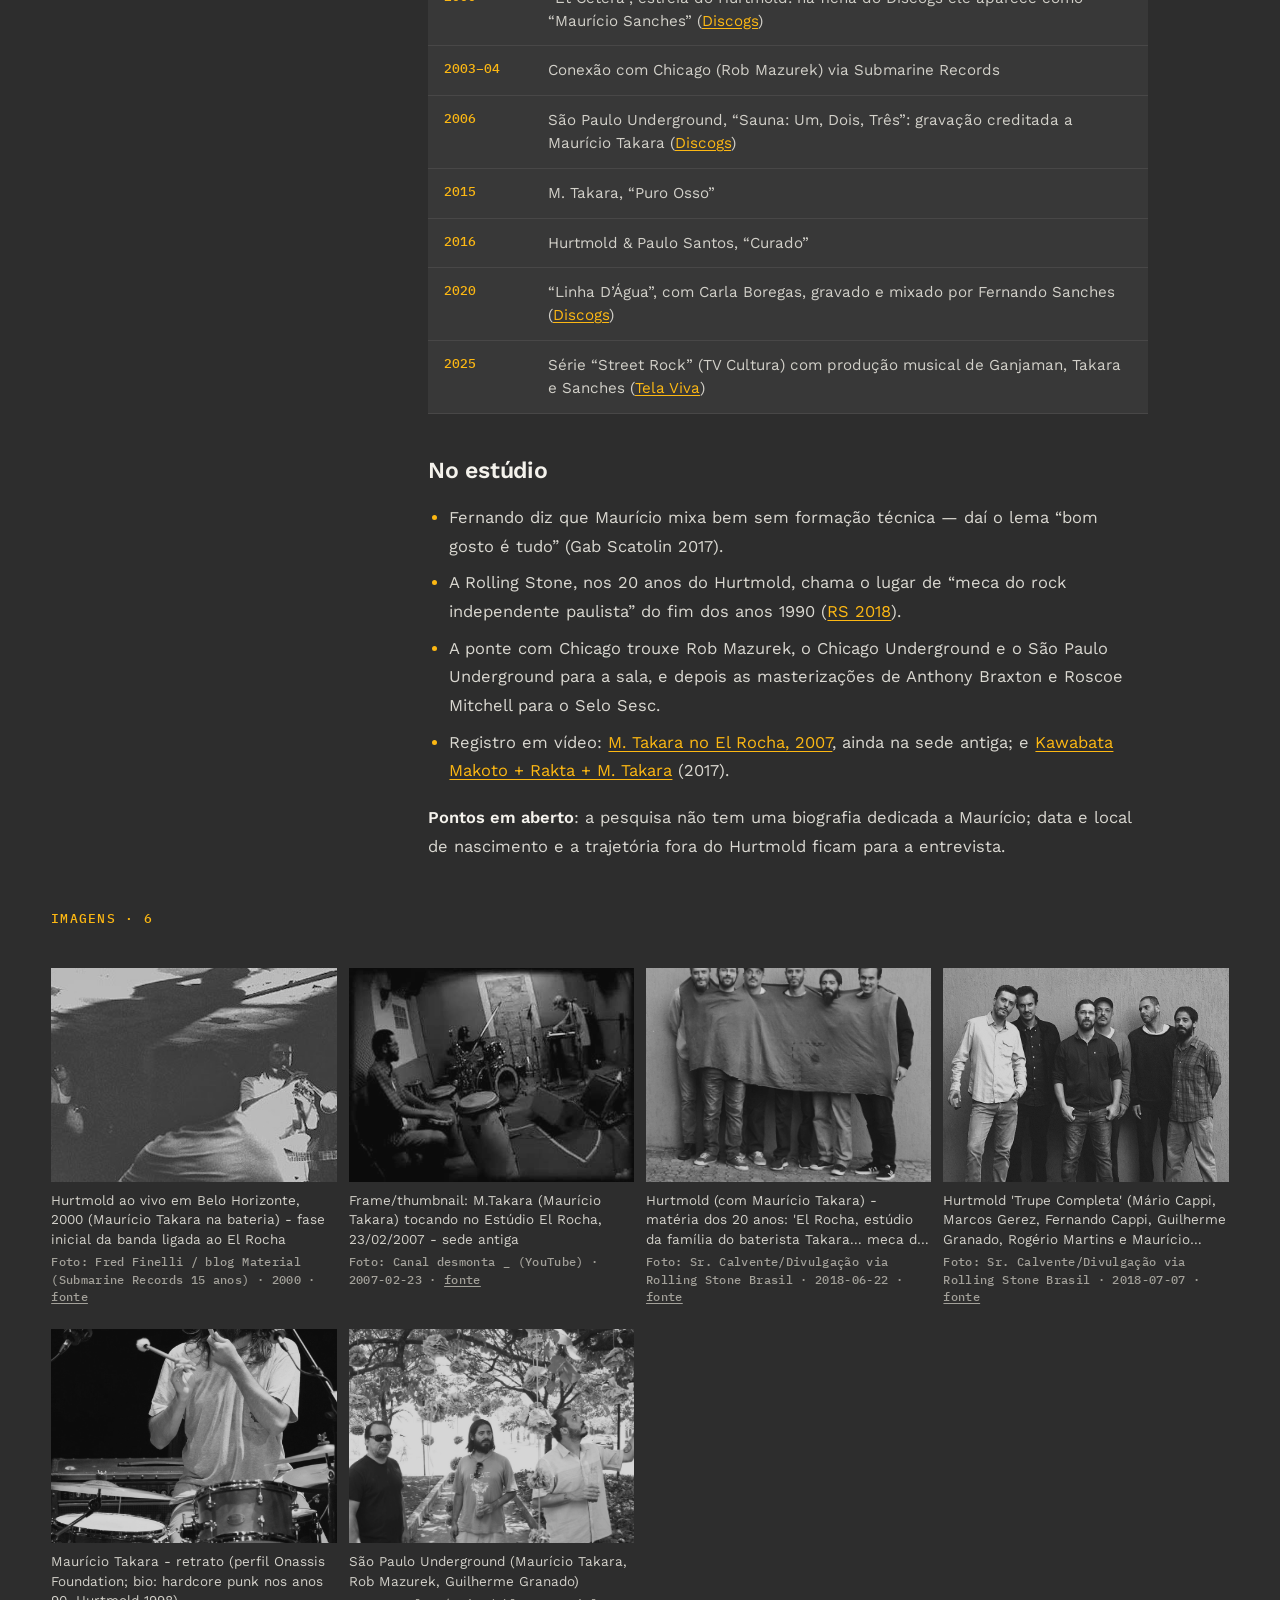
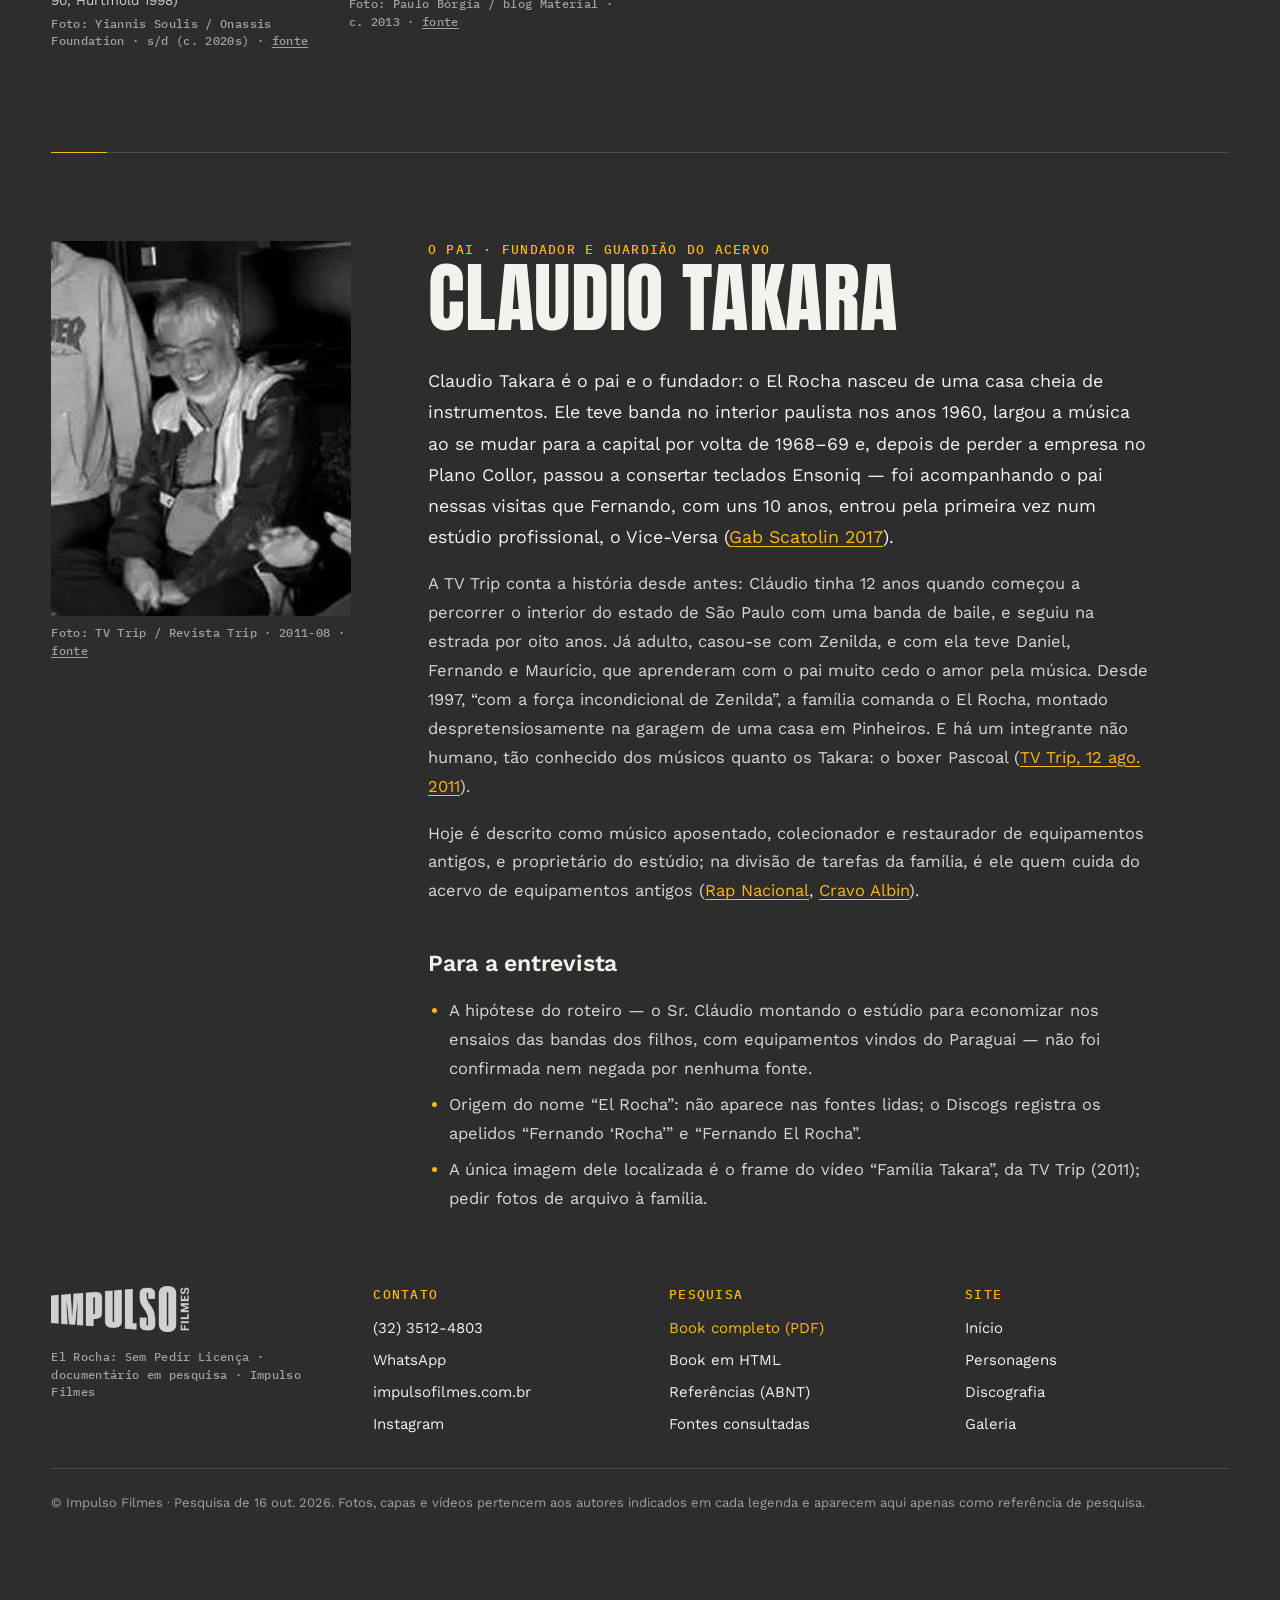
==== commit 731bf40a: "Cronologia: setas amarelas e animadas, borda esmaecida e aviso de arrastar no celular Co-Authored-By" ====
--- a/personagens.html
+++ b/personagens.html
@@ -13,11 +13,11 @@
 <link rel="preconnect" href="https://fonts.googleapis.com">
 <link rel="preconnect" href="https://fonts.gstatic.com" crossorigin>
 <link href="https://fonts.googleapis.com/css2?family=Anton&family=IBM+Plex+Mono:wght@400;500;600&family=Work+Sans:wght@400;500;600&display=swap" rel="stylesheet">
-<link rel="stylesheet" href="style.css?v=20261016r">
-<link rel="stylesheet" href="pages.css?v=20261016r">
-<link rel="stylesheet" href="case.css?v=20261016r">
-<link rel="stylesheet" href="extra.css?v=20261016r">
-<link rel="stylesheet" href="site.css?v=20261016r">
+<link rel="stylesheet" href="style.css?v=20261016v">
+<link rel="stylesheet" href="pages.css?v=20261016v">
+<link rel="stylesheet" href="case.css?v=20261016v">
+<link rel="stylesheet" href="extra.css?v=20261016v">
+<link rel="stylesheet" href="site.css?v=20261016v">
 </head>
 <body>
 
@@ -236,7 +236,7 @@
 <dialog class="lightbox" id="lightbox" aria-label="Imagem ampliada"><img alt=""><p class="lb-legenda"></p><button type="button">Fechar</button></dialog>
 <div class="cursor" aria-hidden="true"></div><div class="dot" aria-hidden="true"></div>
 
-<script src="pages.js?v=20261016r"></script>
-<script src="site.js?v=20261016r"></script>
+<script src="pages.js?v=20261016v"></script>
+<script src="site.js?v=20261016v"></script>
 </body>
 </html>
--- a/site.css
+++ b/site.css
@@ -63,12 +63,37 @@
 .familia .solution .mais { margin-top: 16px; font: 500 12px/1 var(--mono); letter-spacing: .08em; text-transform: uppercase; color: var(--yellow); }
 .familia .solution .ph { position: absolute; inset: 0; aspect-ratio: auto; border: 0; place-items: start center; padding-top: 70px; }
 .familia .pai { margin-top: 16px; min-height: 260px; }
+/* Cronologia: setas amarelas; a de avançar "empurra" para a direita enquanto ainda há marcos; borda direita esmaecida indica que continua */
+.linha-nav button:not(:disabled) { border-color: var(--yellow); color: var(--yellow); }
+.linha-nav button[data-dir="1"]:not(:disabled) { background: var(--yellow); color: #111; animation: empurra 1.4s ease-in-out infinite; }
+.linha-nav button[data-dir="1"]:not(:disabled):hover { animation: none; transform: translateX(4px); }
+@keyframes empurra { 0%, 100% { transform: none; } 50% { transform: translateX(7px); } }
+.linha-wrap::after { content: ""; position: absolute; top: 0; right: 0; bottom: 22px; width: min(18vw, 160px); pointer-events: none; background: linear-gradient(90deg, transparent, var(--bg)); transition: opacity .3s; }
+.linha-wrap.fim::after { opacity: 0; }
+/* no celular a linha rola com o dedo: sem setas, com um aviso discreto */
+@media (hover: none), (pointer: coarse) {
+  .linha-wrap .linha-nav button { display: none; }
+  .linha-wrap .linha-nav .count { margin-left: 0; }
+  .linha-nav .count::after { content: "  ·  arraste para o lado →"; color: var(--yellow); }
+  .linha-wrap.fim .linha-nav .count::after { content: ""; }
+}
+@media (prefers-reduced-motion: reduce) { .linha-nav button { animation: none !important; } }
+
 /* foto da família (frame da TV Trip, 556 px de largura: fica no tamanho original para não borrar) */
 .familia-foto { margin: 32px 0 0; max-width: 640px; }
 .familia-foto button { display: block; width: 100%; padding: 0; border: 0; background: var(--surface); cursor: zoom-in; overflow: hidden; }
 .familia-foto img { width: 100%; filter: grayscale(1); opacity: .85; transition: filter .4s, opacity .4s; }
 .familia-foto button:hover img { filter: none; opacity: 1; }
 .familia .solutions { margin-top: 32px; }
+/* em "O El Rocha em números" a foto fica embaixo do título, equilibrando a coluna com os contadores */
+.numeros-esq { display: grid; gap: 28px; align-content: start; }
+.numeros-foto { margin: 0; max-width: 560px; }
+.numeros-foto img { aspect-ratio: 2 / 1; object-fit: cover; object-position: 50% 20%; }
+@media (min-width: 901px) {
+  .numeros { align-items: stretch; }
+  .numeros .exib-conta { align-self: stretch; grid-auto-rows: 1fr; }
+  .numeros .exib-conta li { align-items: center; }
+}
 /* os quatro (os três irmãos e o pai) lado a lado */
 @media (min-width: 640px) { .familia .solutions { grid-template-columns: repeat(2, minmax(0, 1fr)); } }
 @media (min-width: 1100px) { .familia .solutions { grid-template-columns: repeat(4, minmax(0, 1fr)); } .familia .solution { min-height: 500px; } .familia .solution h3 { font-size: clamp(26px, 2.3vw, 36px); } }
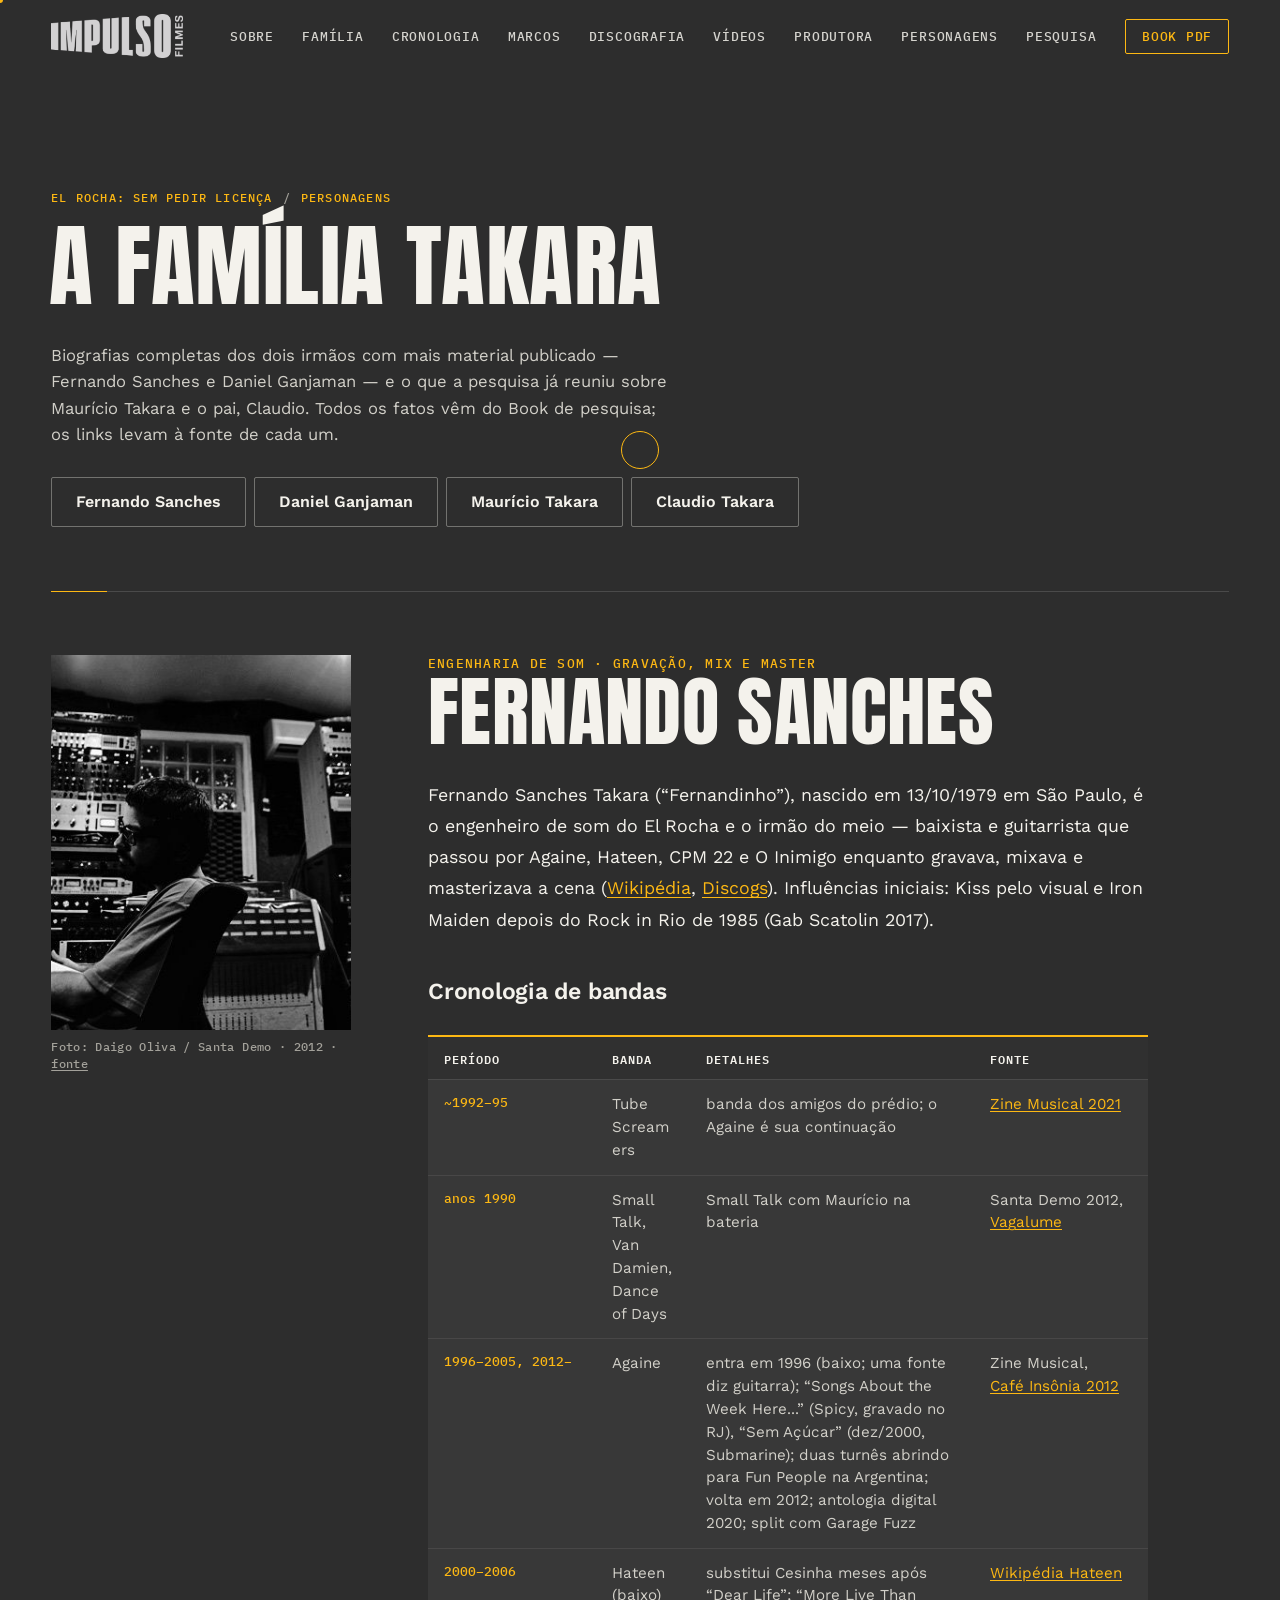
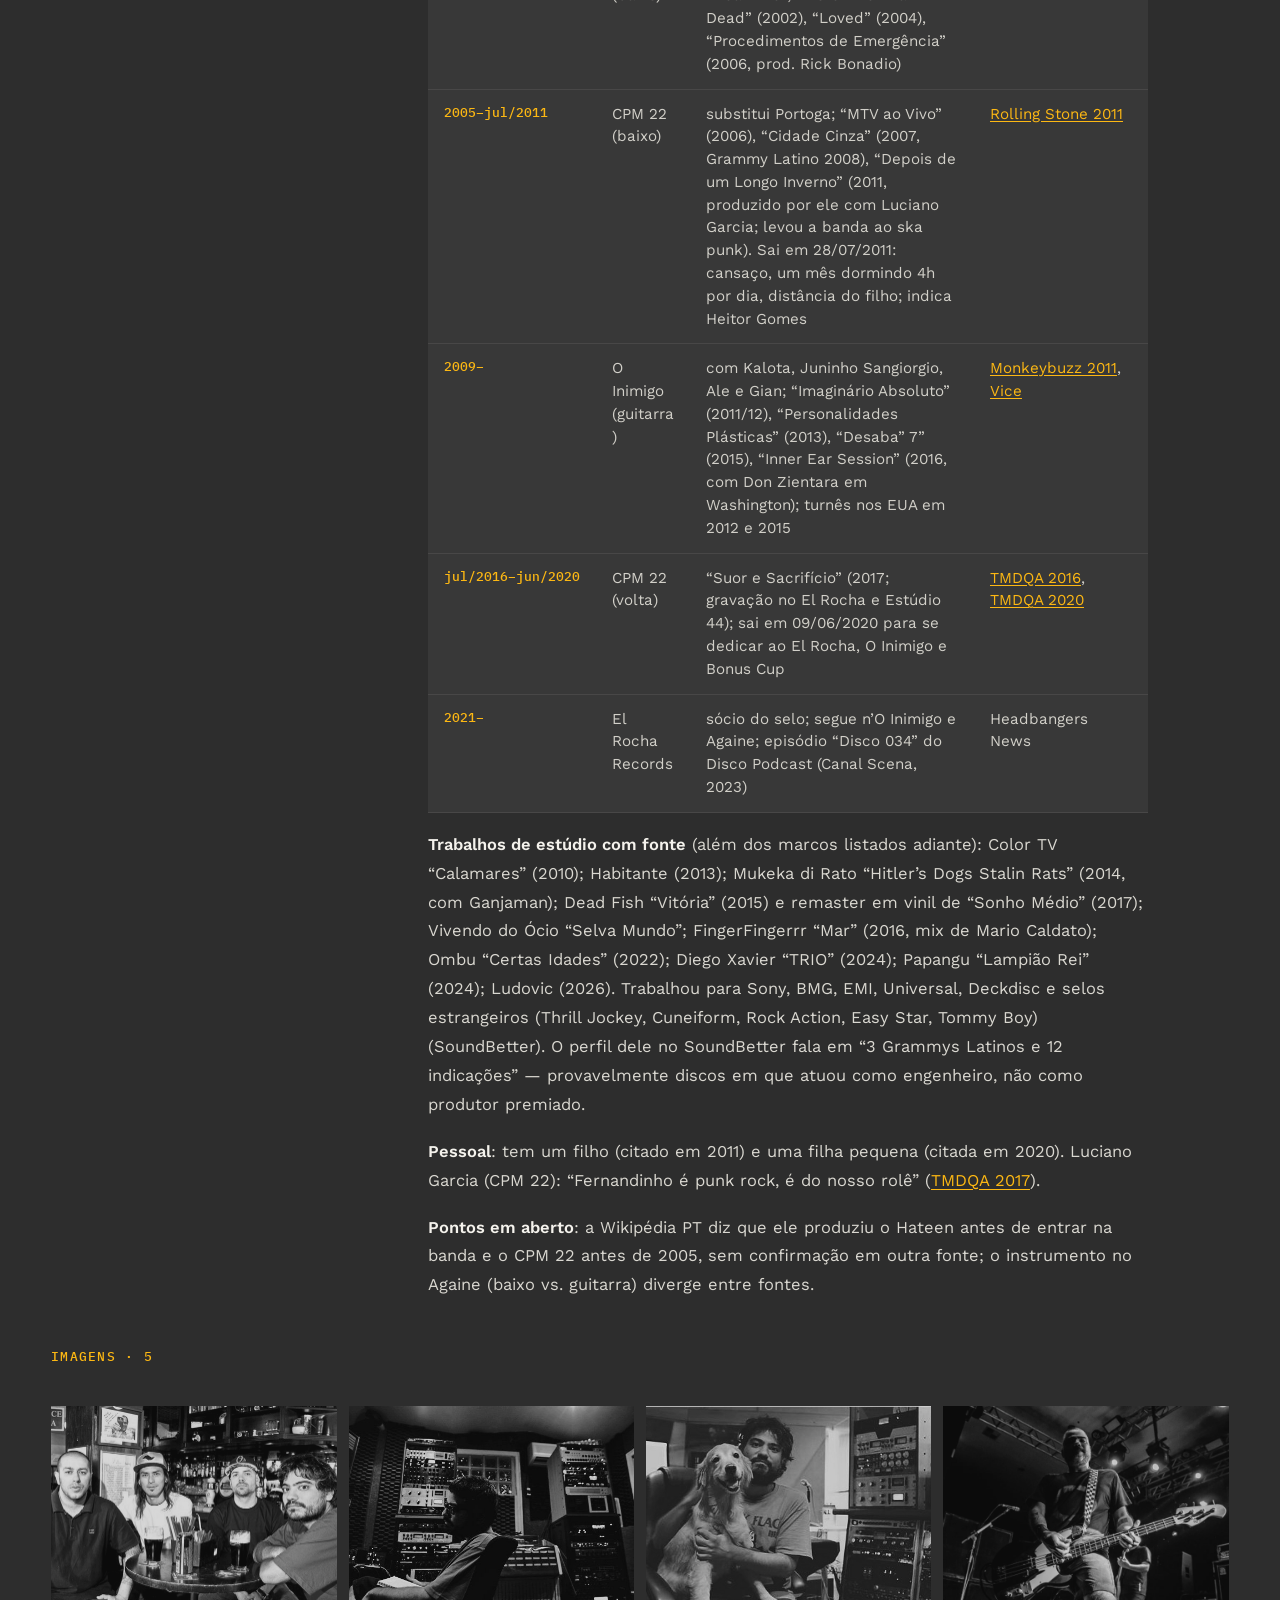
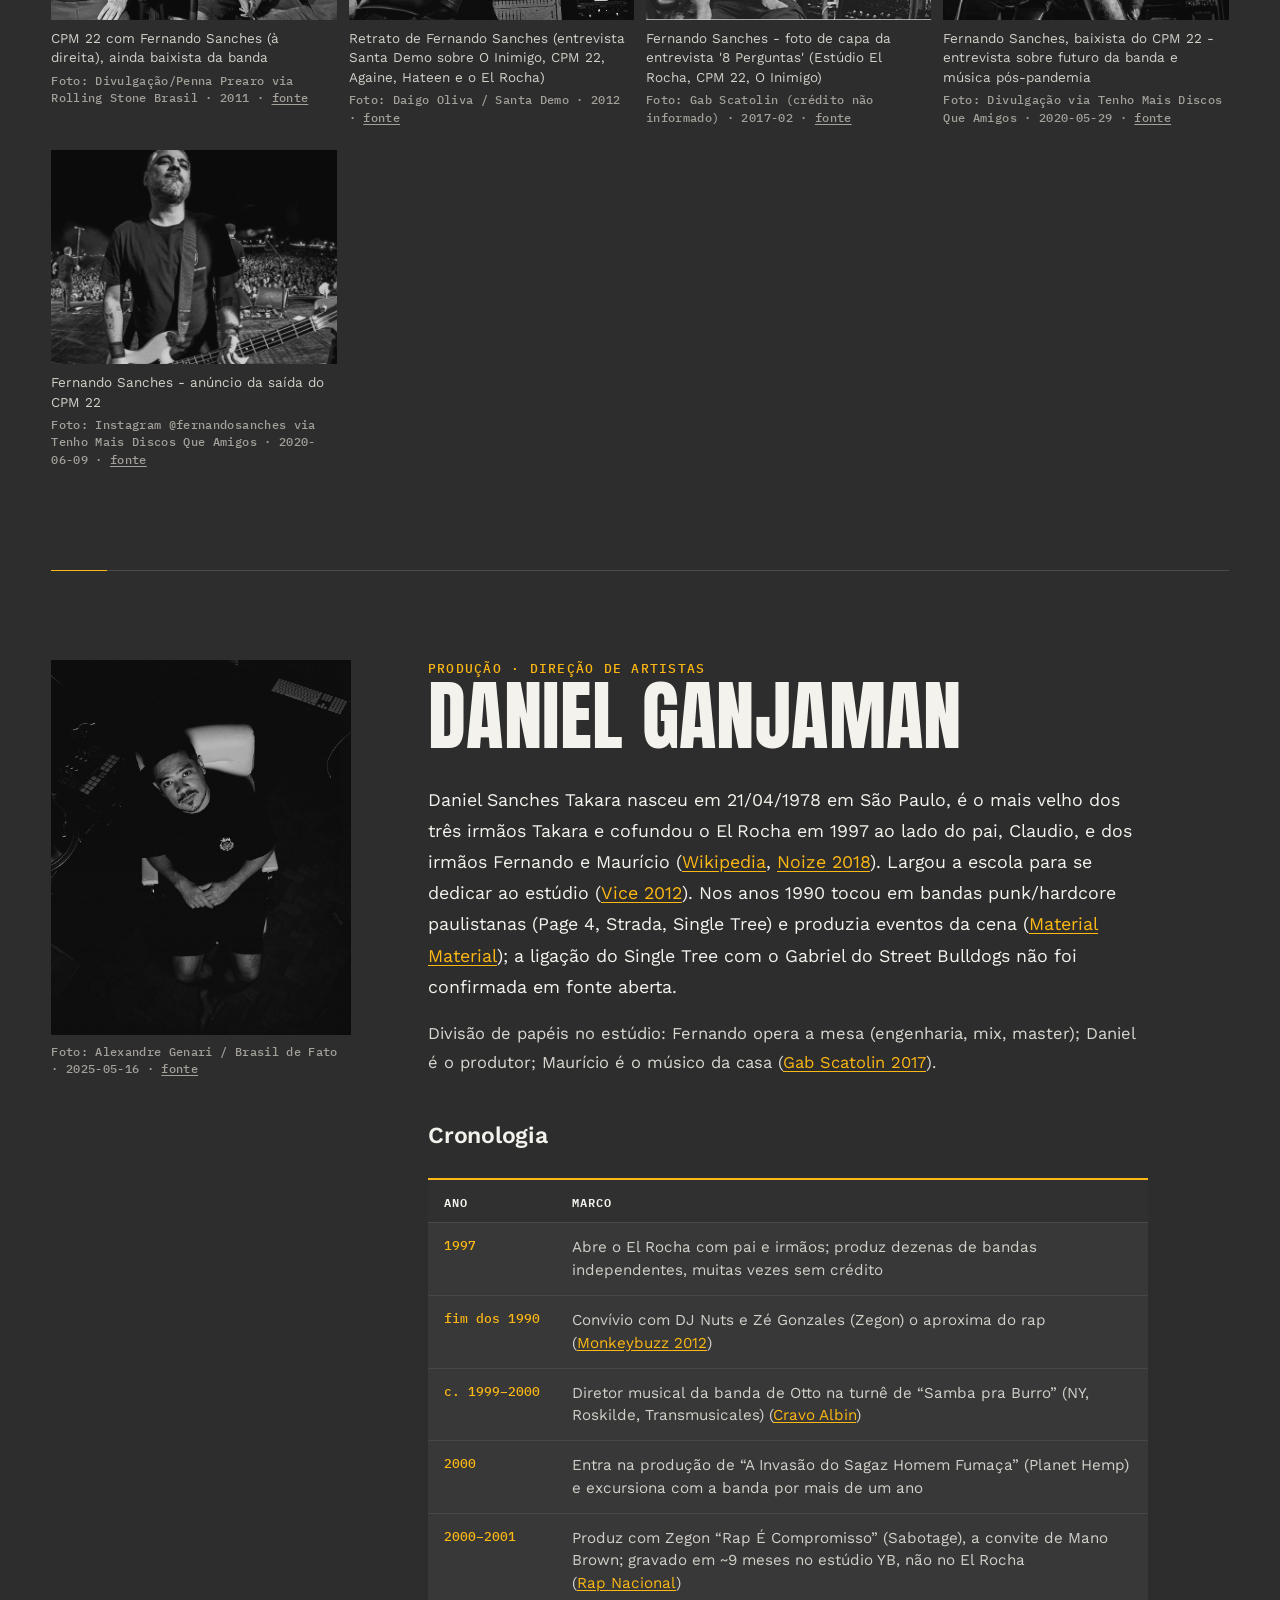
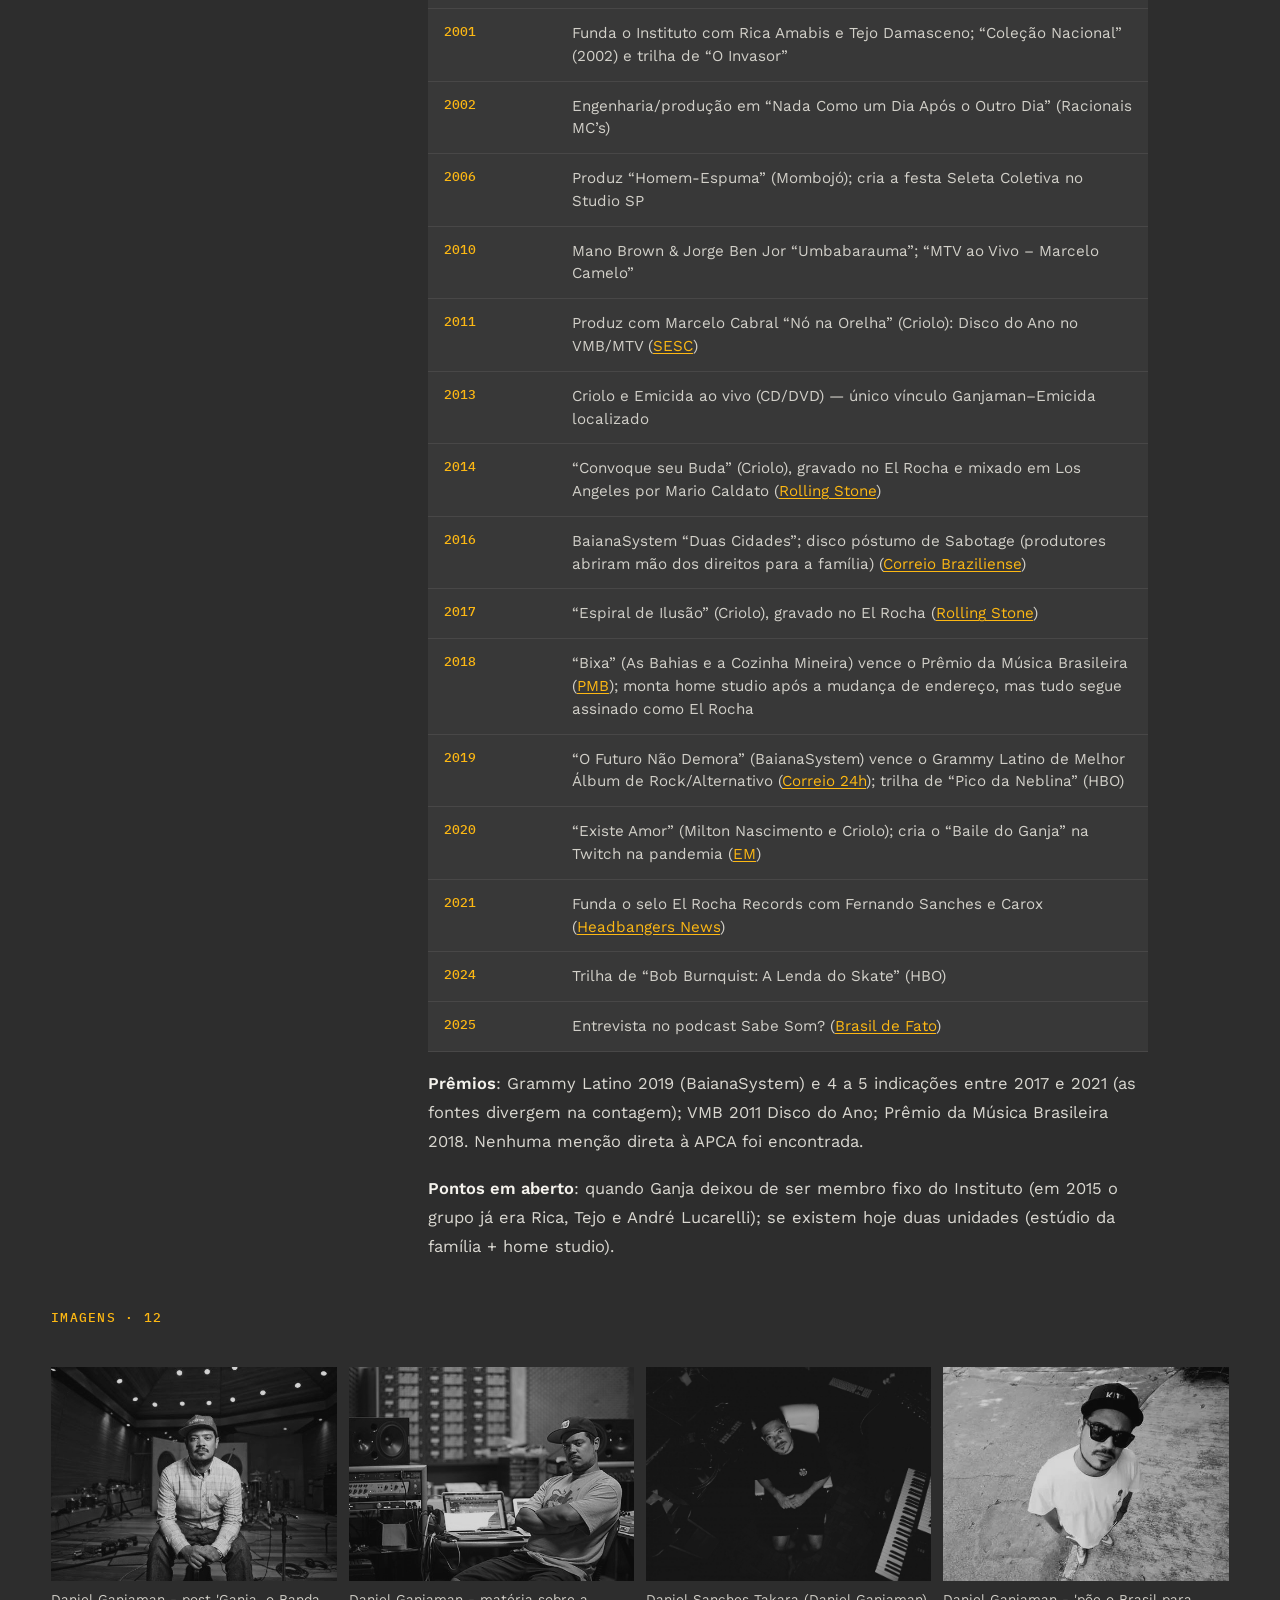
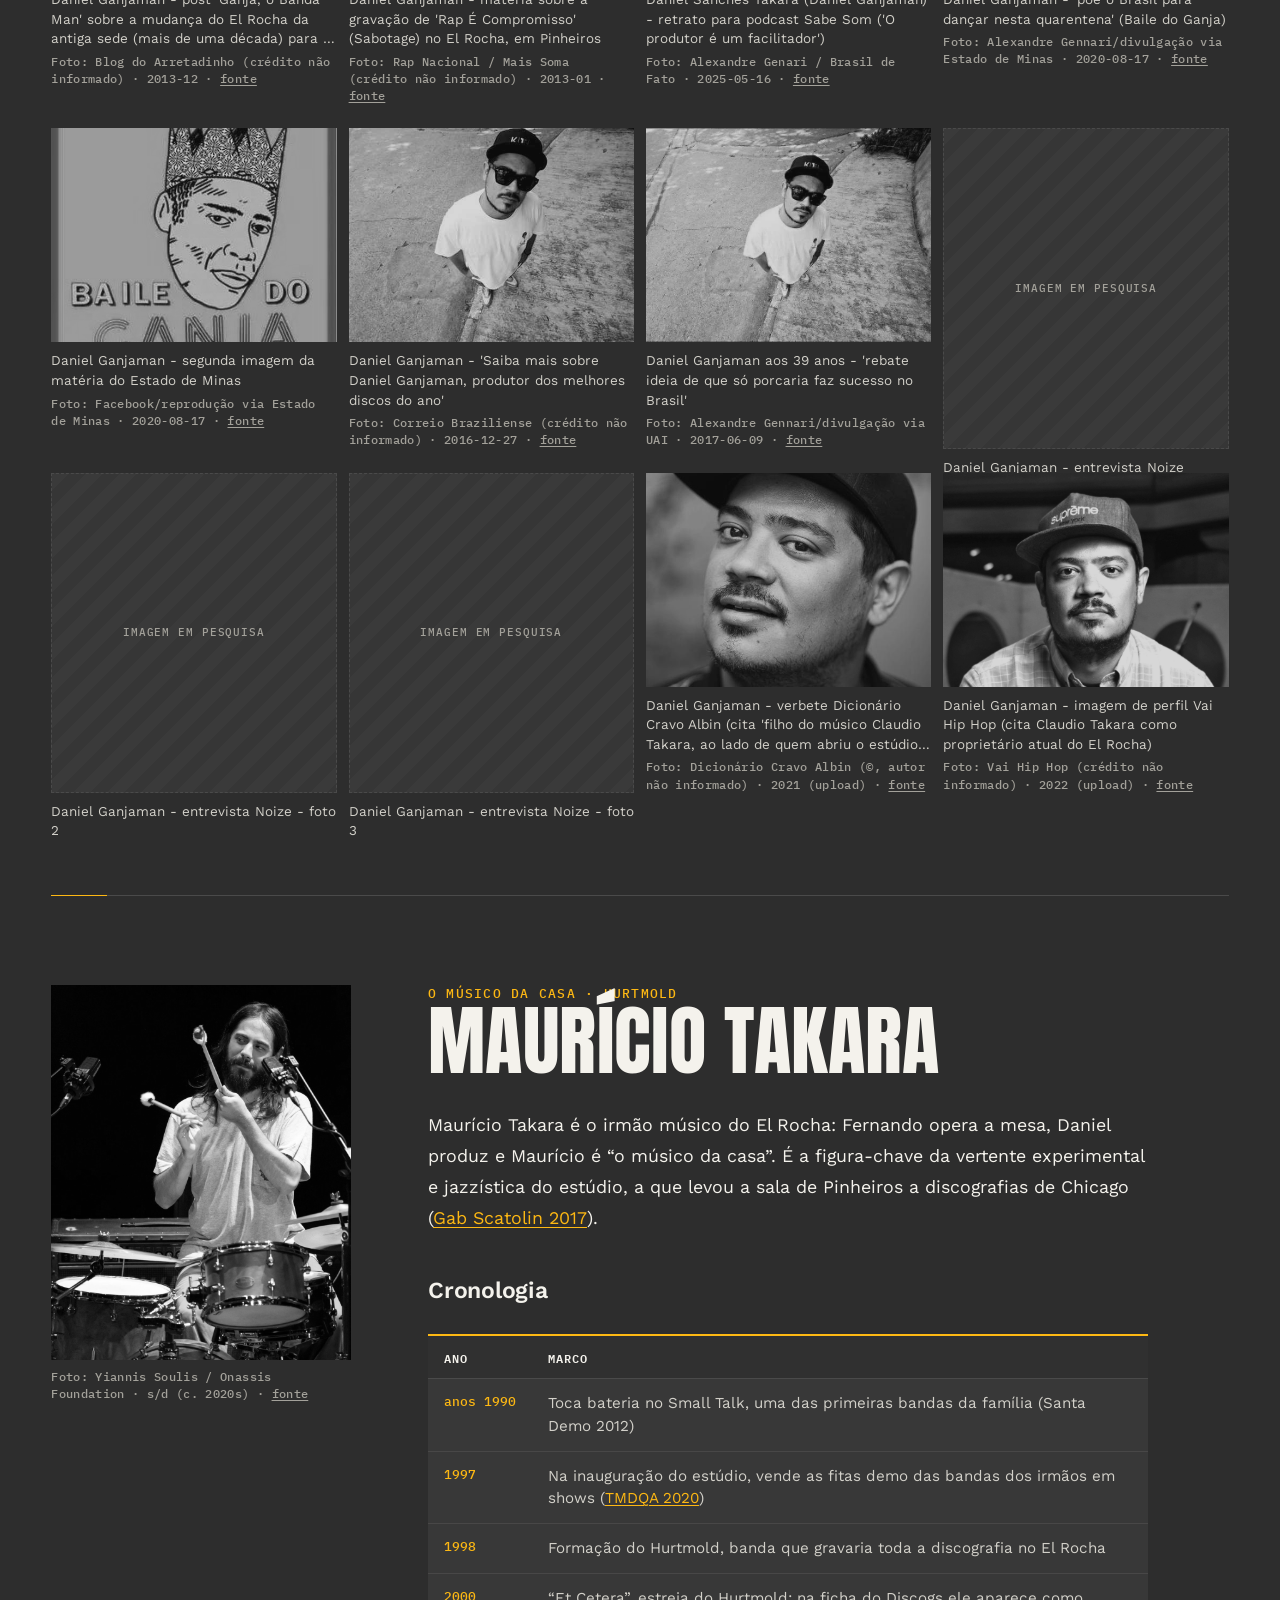
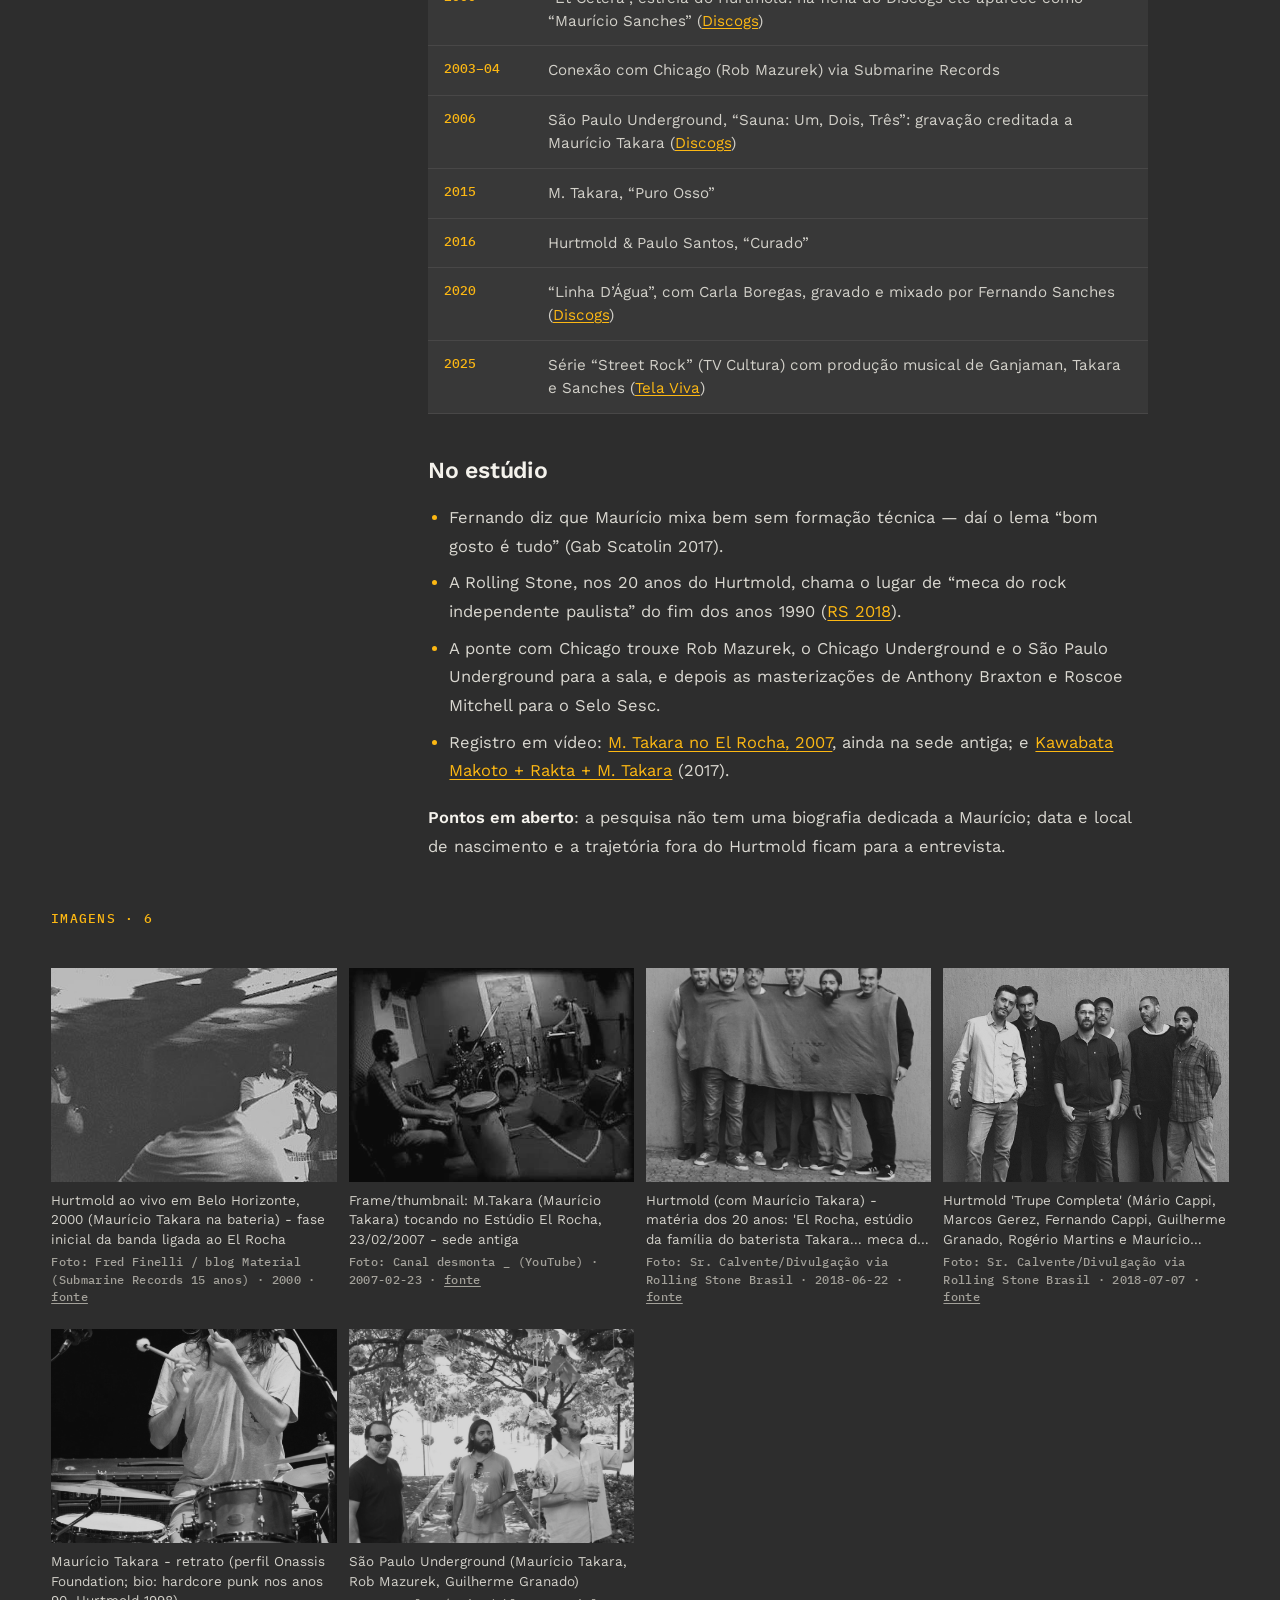
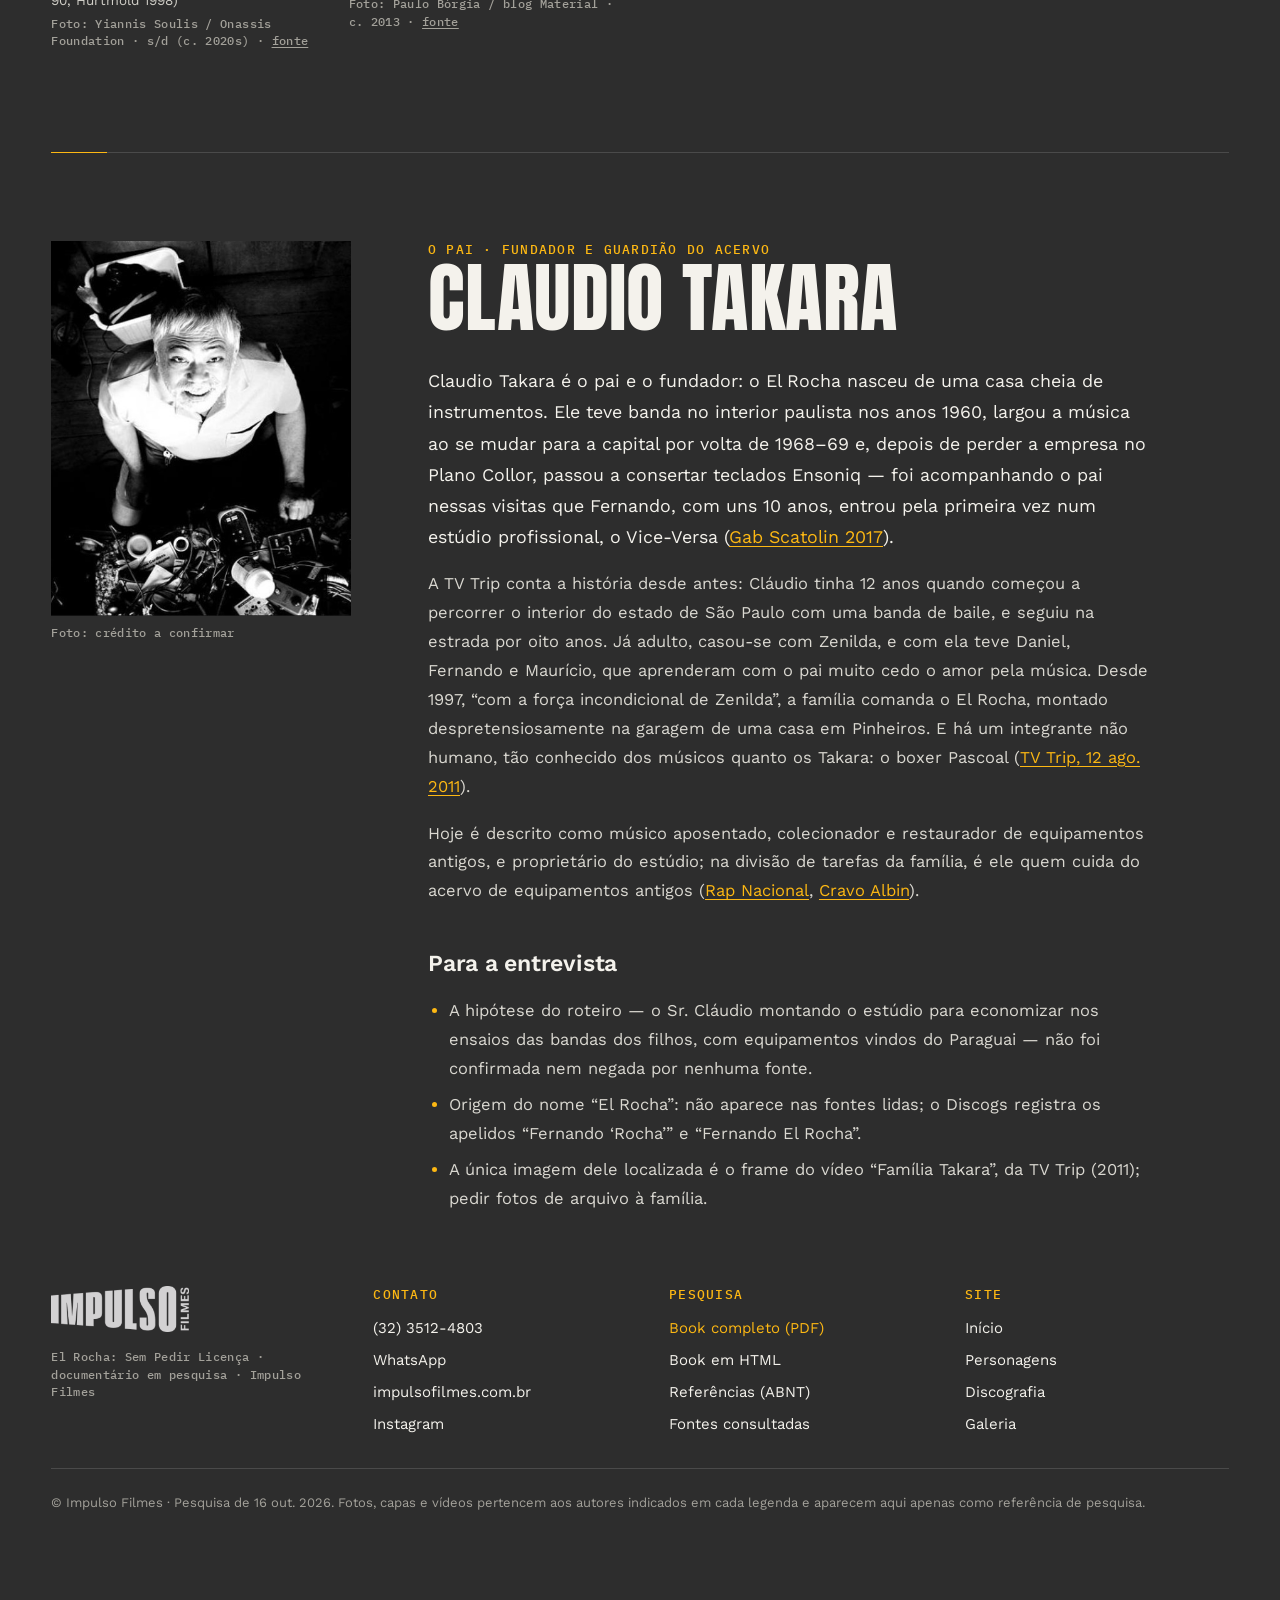
==== commit a21b10bd: "Retrato novo de Claudio Takara (card, Personagens e galeria) Co-Authored-By: Claude Opus 5.5 <norepl" ====
--- a/personagens.html
+++ b/personagens.html
@@ -13,11 +13,11 @@
 <link rel="preconnect" href="https://fonts.googleapis.com">
 <link rel="preconnect" href="https://fonts.gstatic.com" crossorigin>
 <link href="https://fonts.googleapis.com/css2?family=Anton&family=IBM+Plex+Mono:wght@400;500;600&family=Work+Sans:wght@400;500;600&display=swap" rel="stylesheet">
-<link rel="stylesheet" href="style.css?v=20261016v">
-<link rel="stylesheet" href="pages.css?v=20261016v">
-<link rel="stylesheet" href="case.css?v=20261016v">
-<link rel="stylesheet" href="extra.css?v=20261016v">
-<link rel="stylesheet" href="site.css?v=20261016v">
+<link rel="stylesheet" href="style.css?v=20261016w">
+<link rel="stylesheet" href="pages.css?v=20261016w">
+<link rel="stylesheet" href="case.css?v=20261016w">
+<link rel="stylesheet" href="extra.css?v=20261016w">
+<link rel="stylesheet" href="site.css?v=20261016w">
 </head>
 <body>
 
@@ -184,7 +184,7 @@
 
 <section class="block rule alvo" id="claudio">
   <div class="pessoa">
-    <figure><img src="img/claudio-takara-trip-tv.jpg" alt="Claudio Takara" data-imprensa><figcaption class="cred">Foto: TV Trip / Revista Trip · 2011-08 · <a href="https://revistatrip.uol.com.br/trip-tv/familia-takara" target="_blank" rel="noopener">fonte</a></figcaption></figure>
+    <figure><img src="img/claudio-takara.jpg" alt="Claudio Takara" data-imprensa><figcaption class="cred">Foto: crédito a confirmar</figcaption></figure>
     <div>
       <p class="eyebrow">O pai · fundador e guardião do acervo</p>
       <h2 class="reveal">Claudio Takara</h2>
@@ -236,7 +236,7 @@
 <dialog class="lightbox" id="lightbox" aria-label="Imagem ampliada"><img alt=""><p class="lb-legenda"></p><button type="button">Fechar</button></dialog>
 <div class="cursor" aria-hidden="true"></div><div class="dot" aria-hidden="true"></div>
 
-<script src="pages.js?v=20261016v"></script>
-<script src="site.js?v=20261016v"></script>
+<script src="pages.js?v=20261016w"></script>
+<script src="site.js?v=20261016w"></script>
 </body>
 </html>
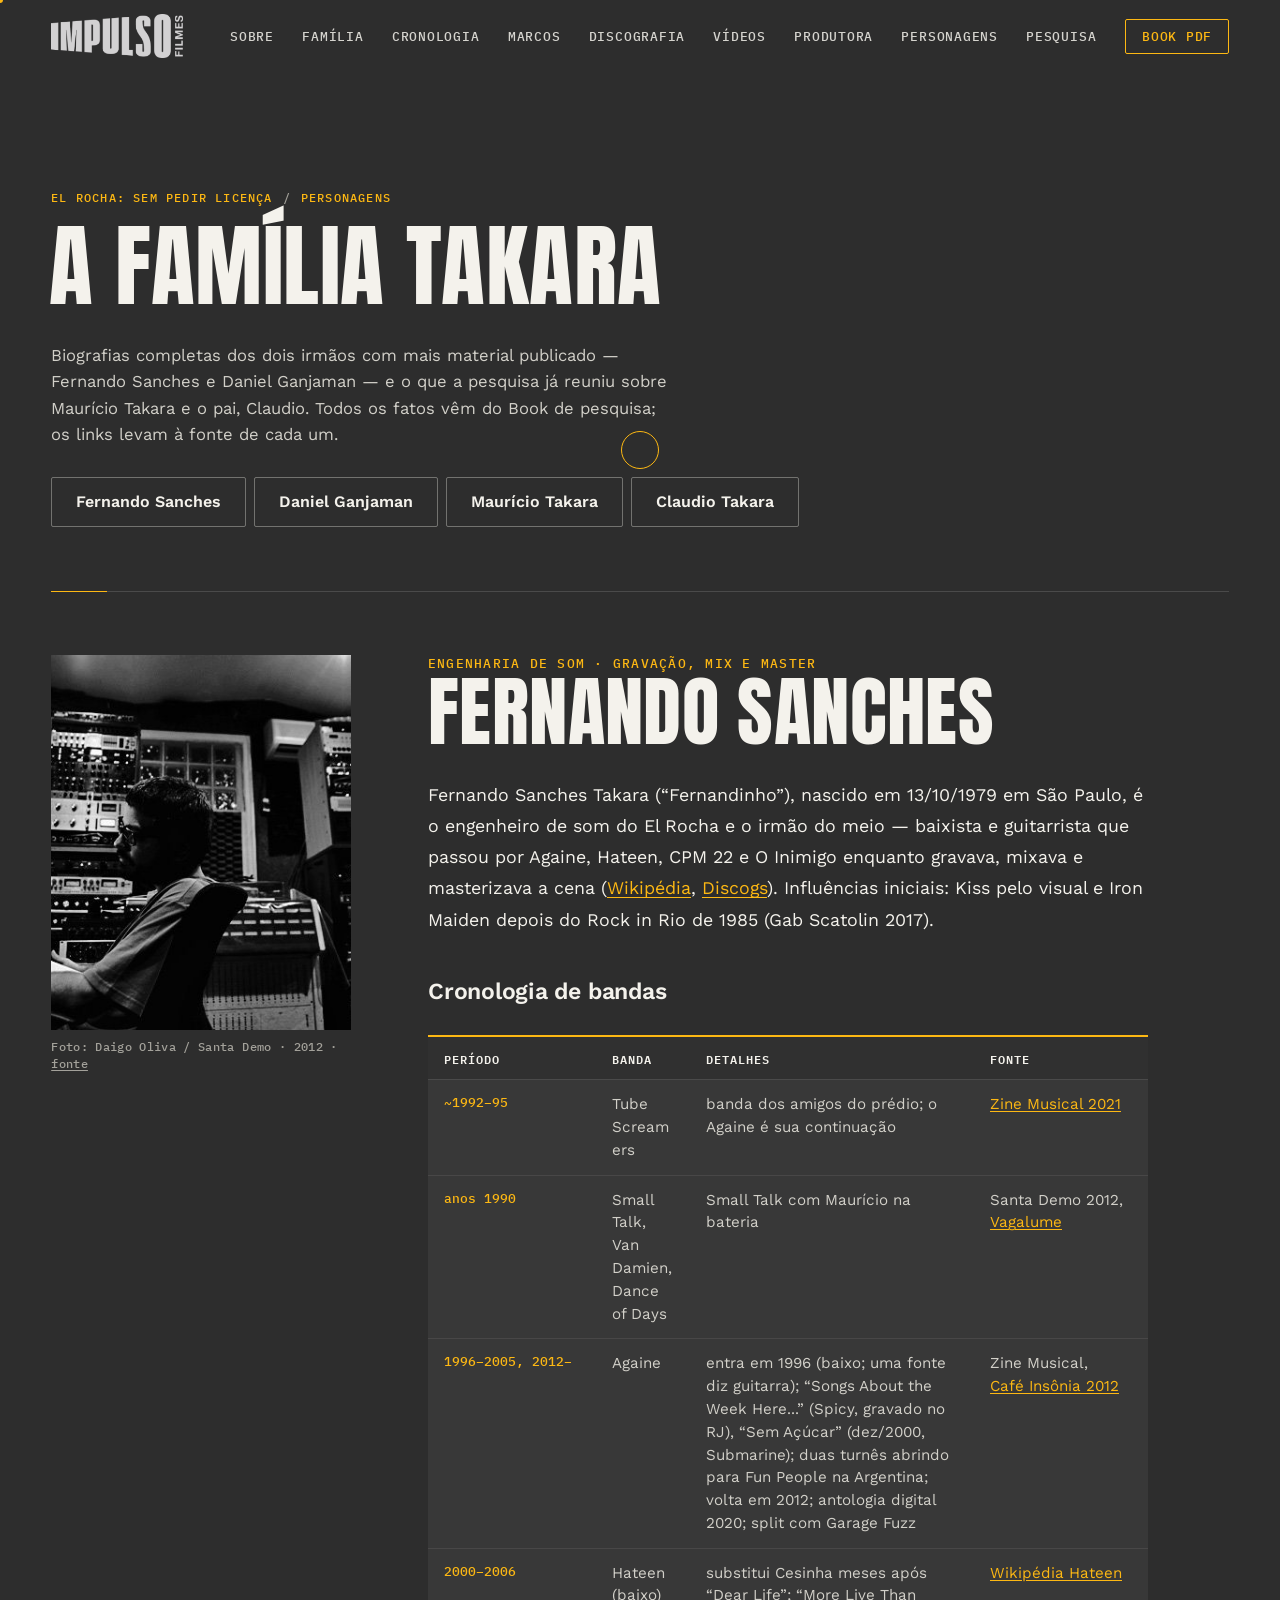
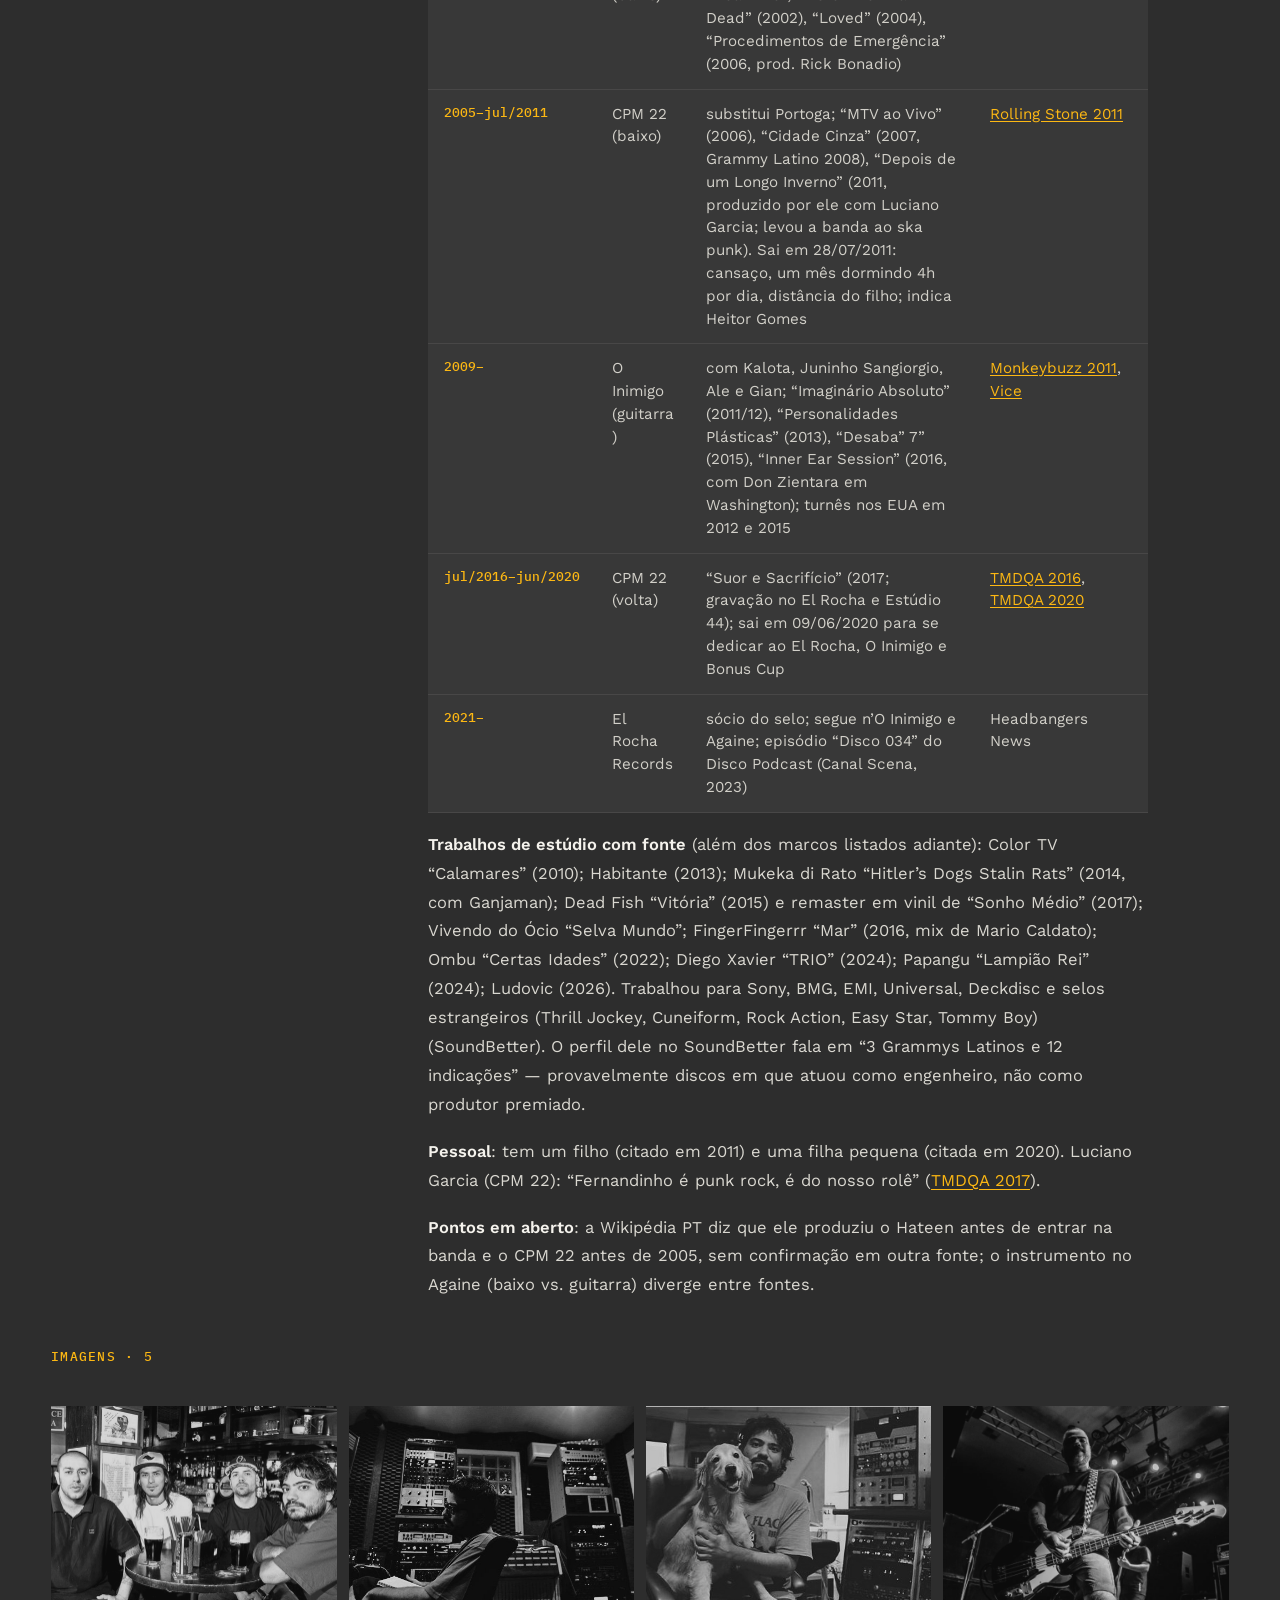
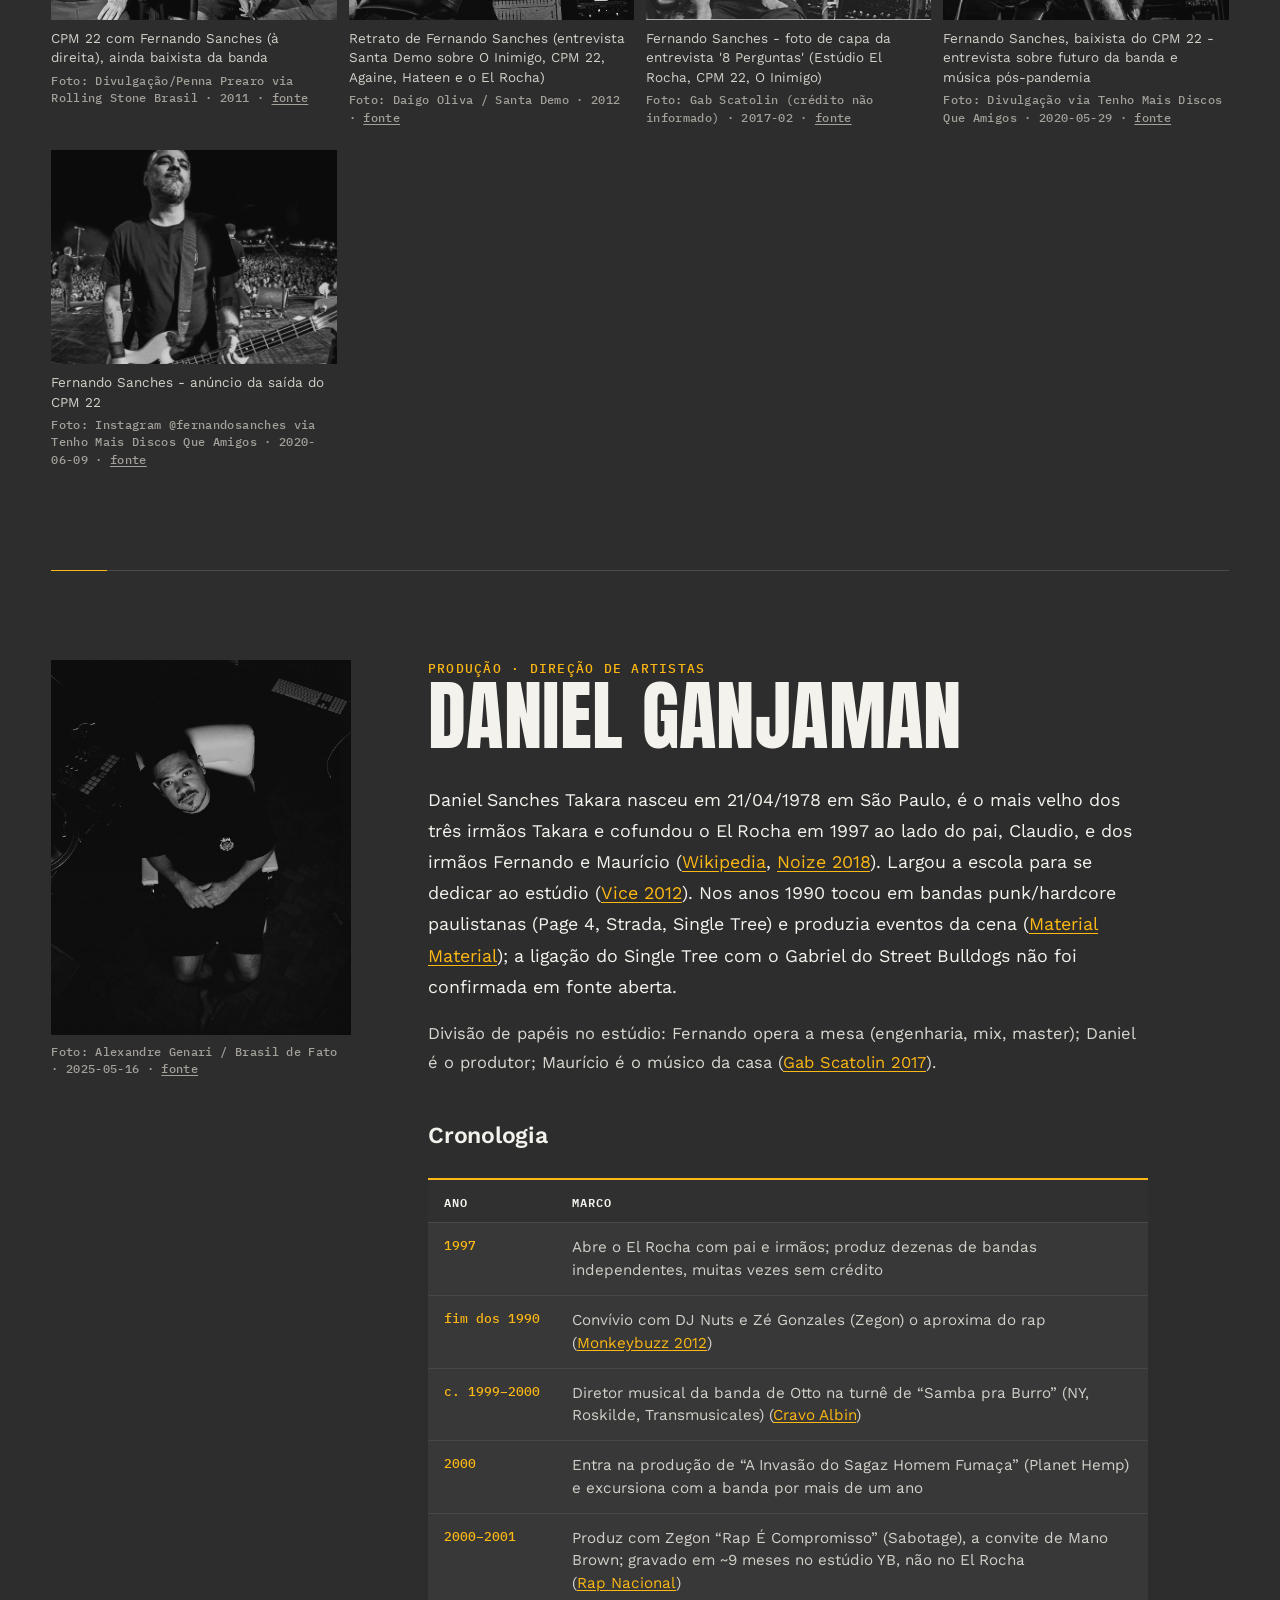
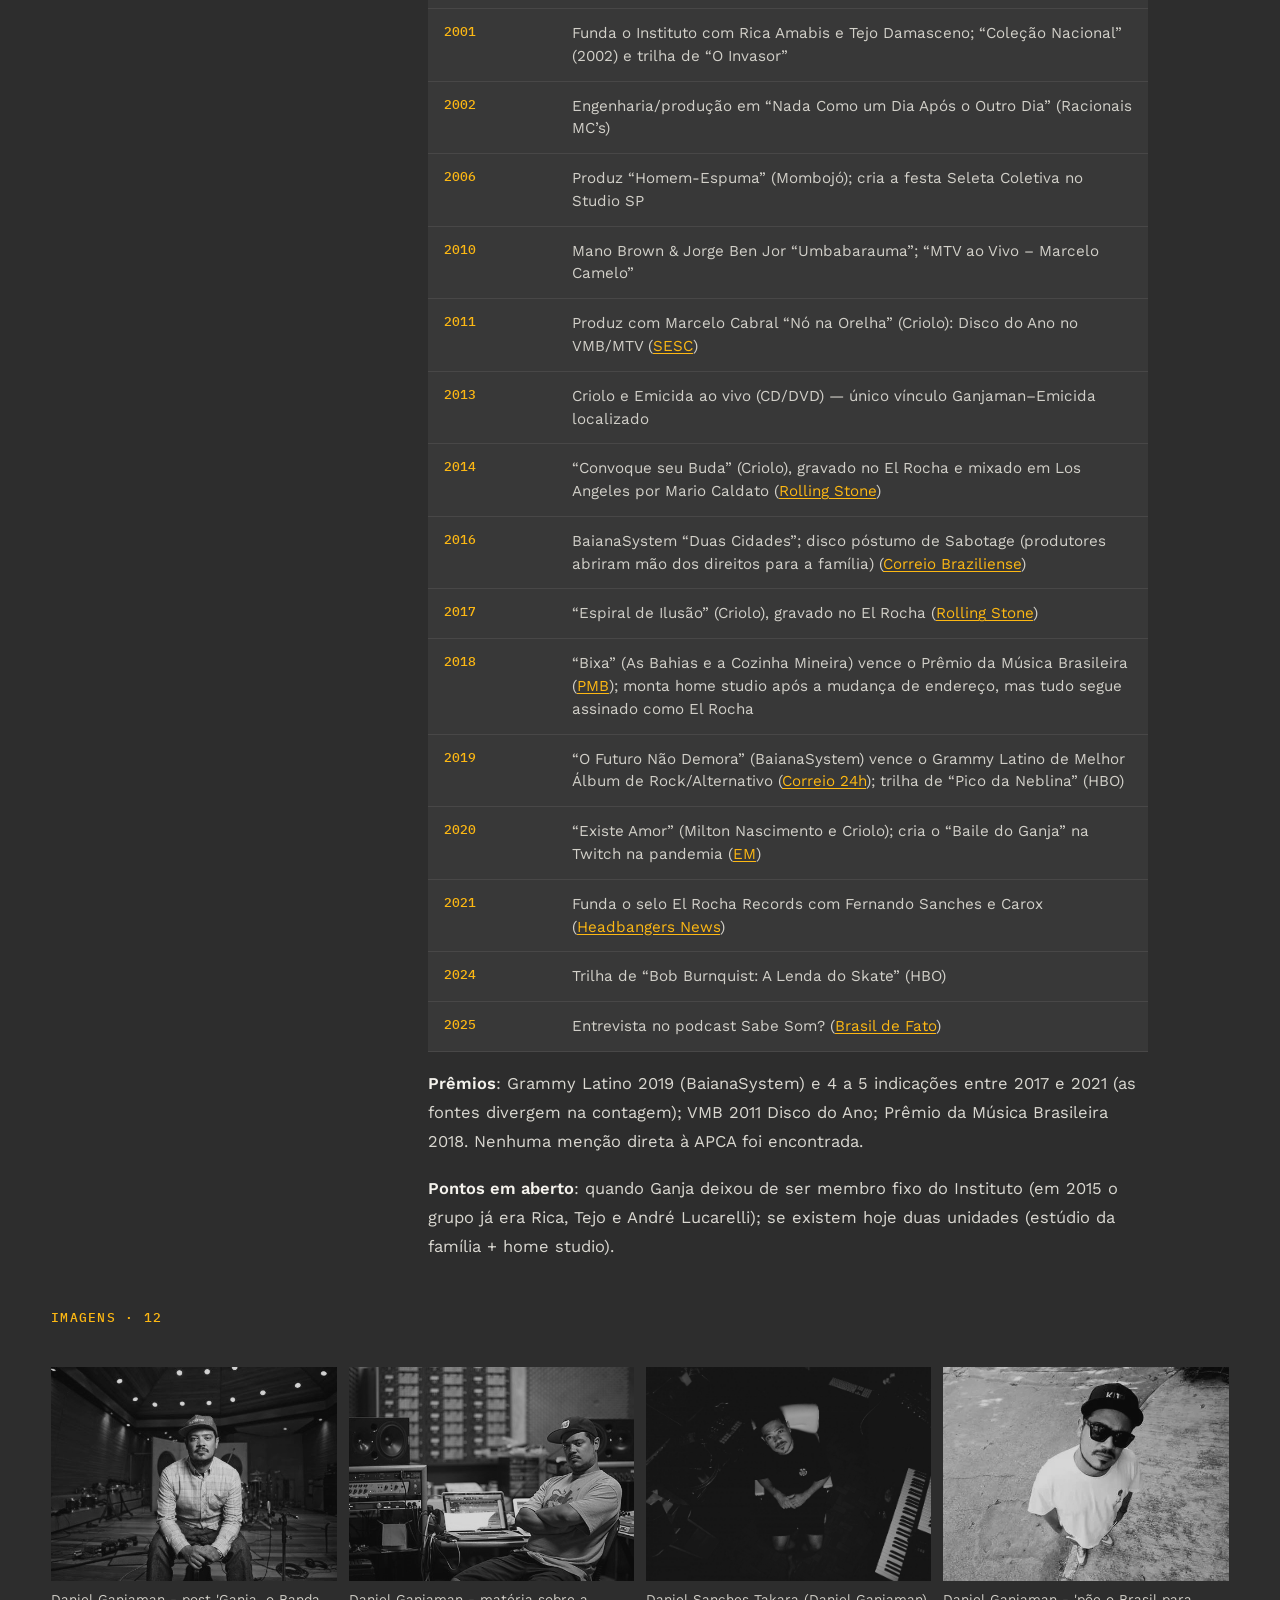
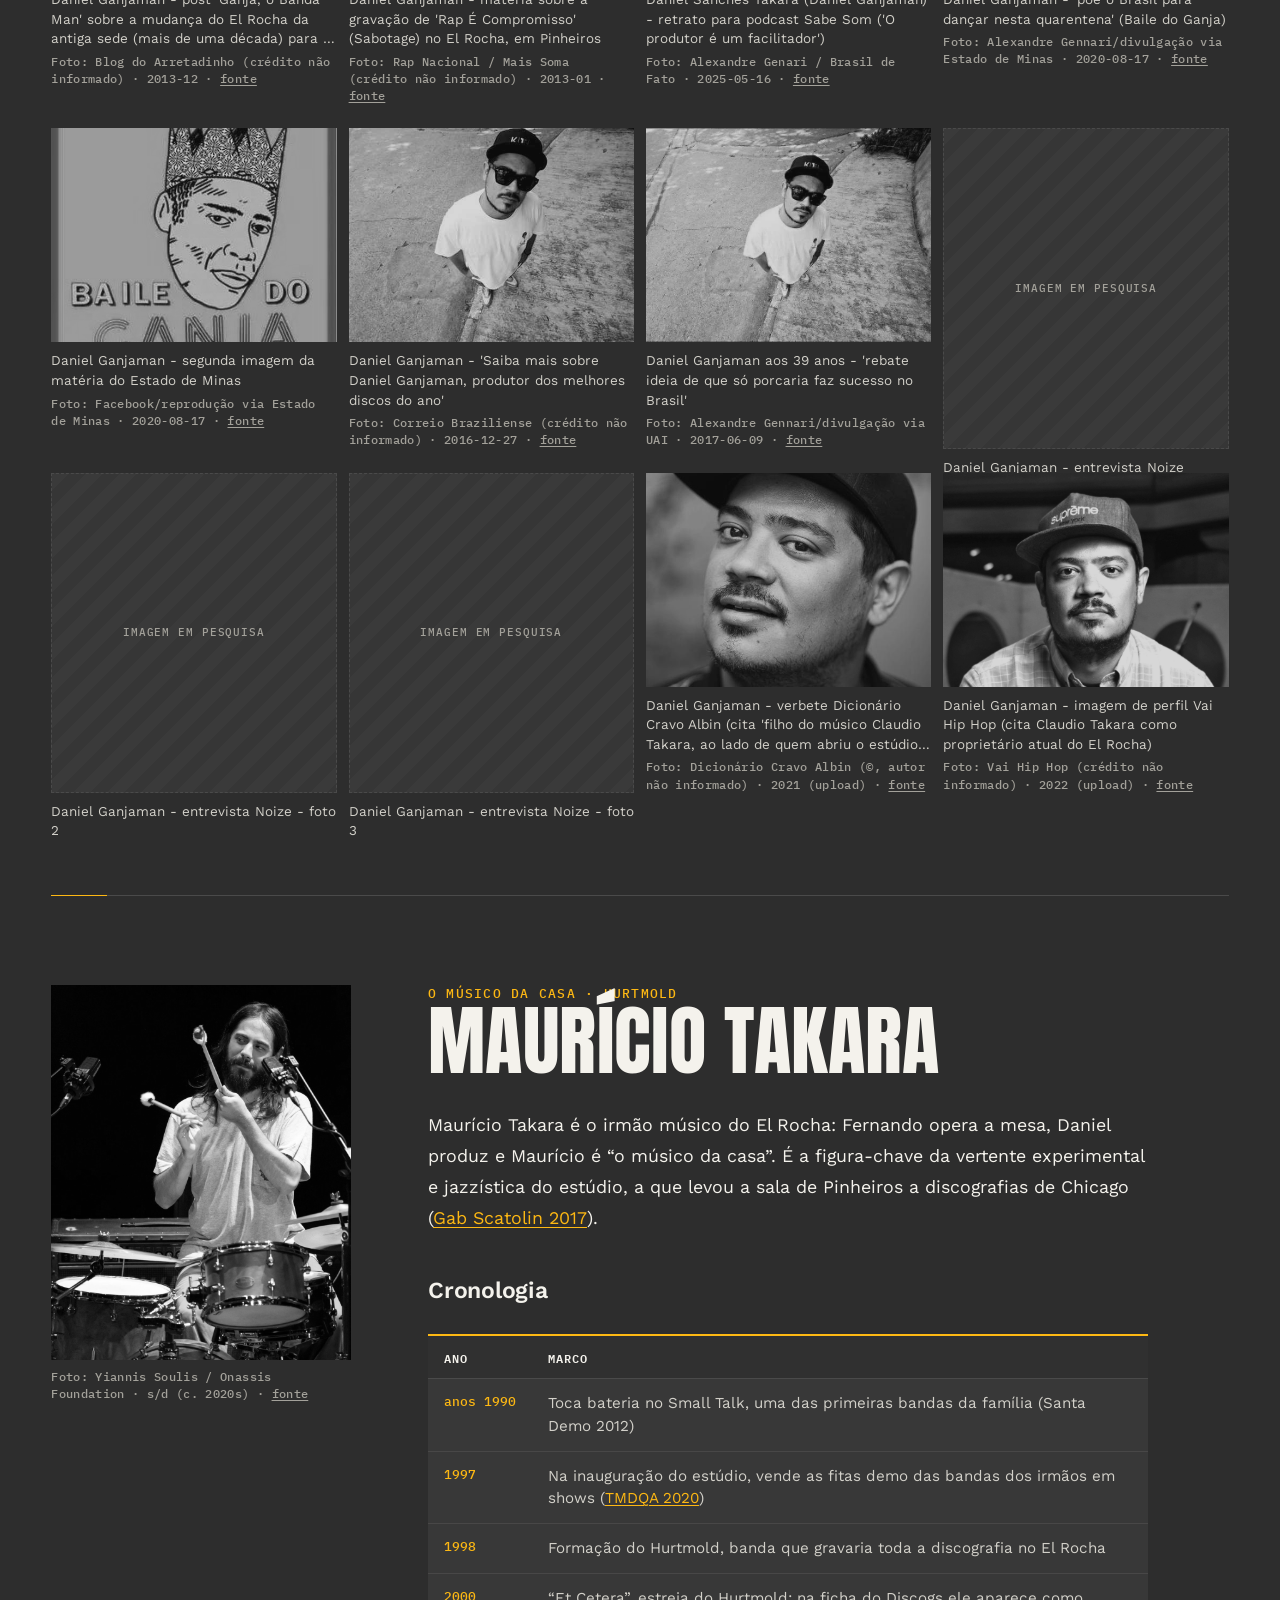
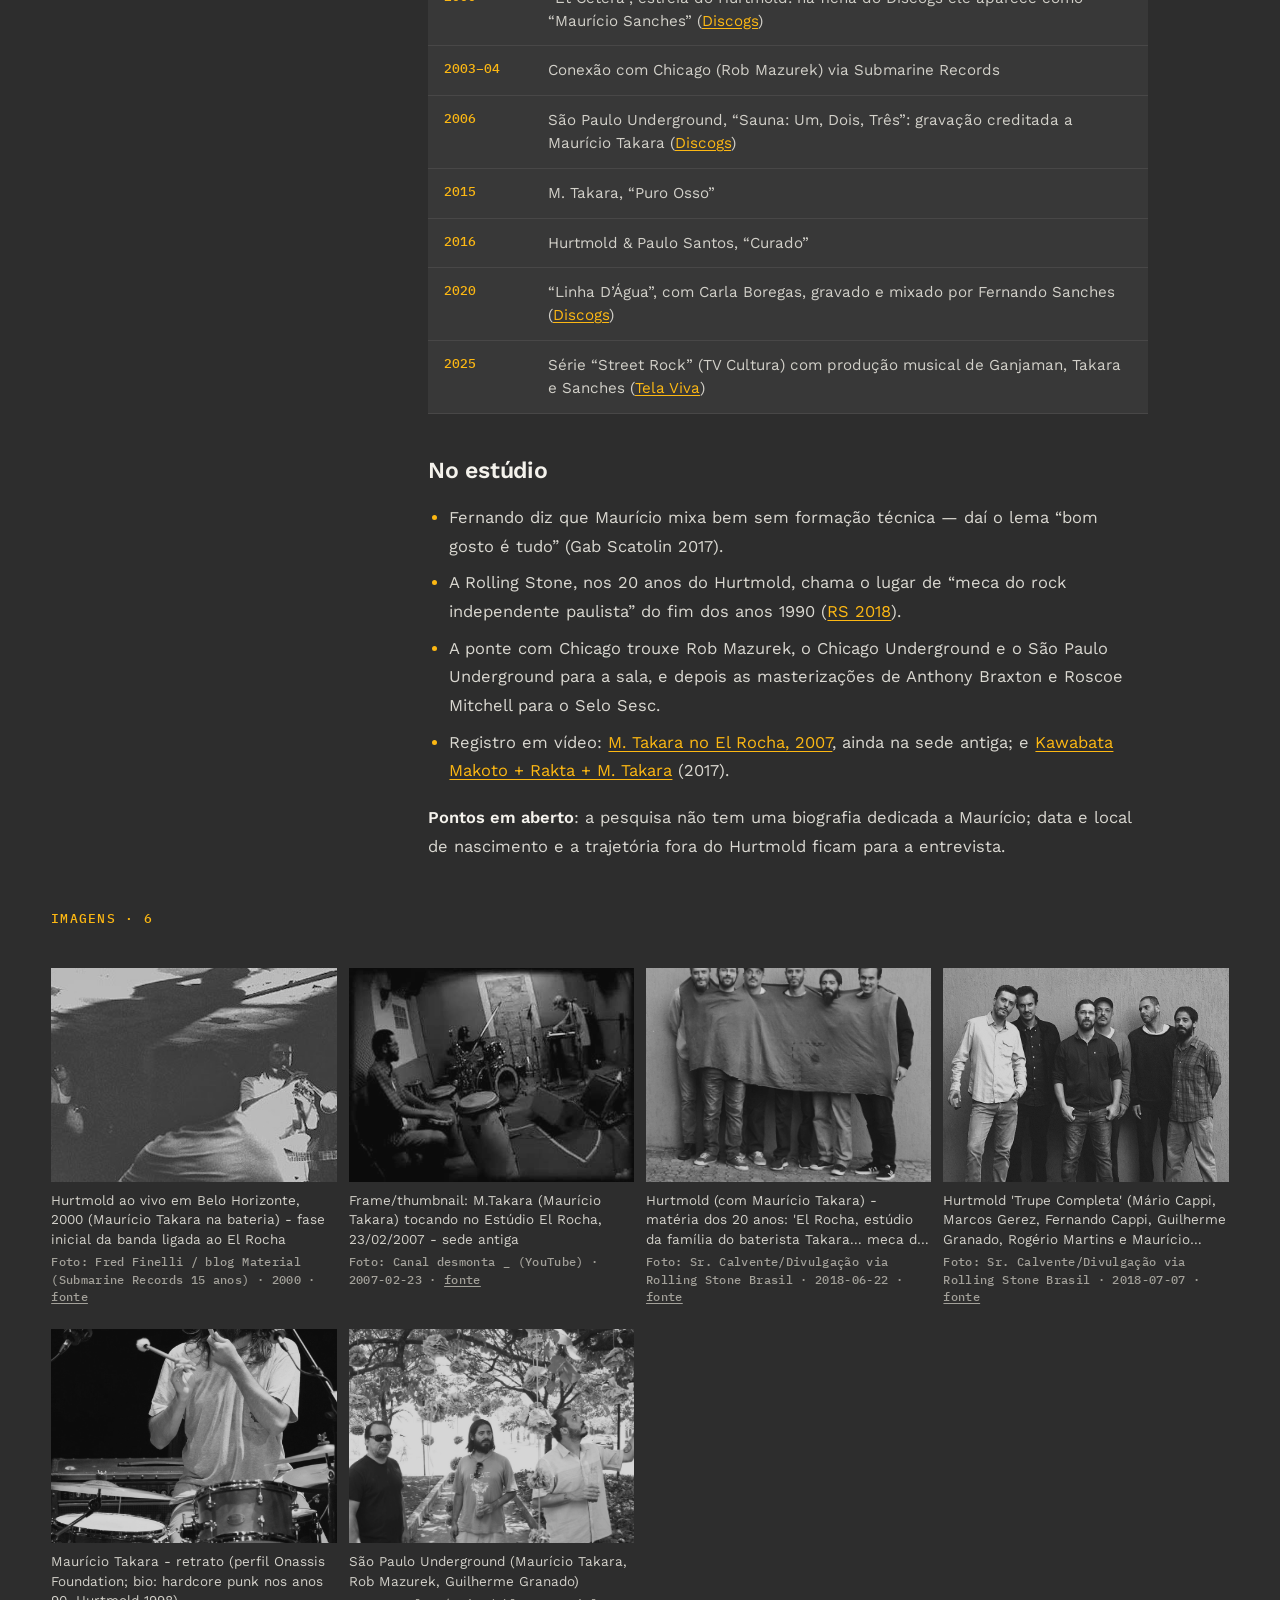
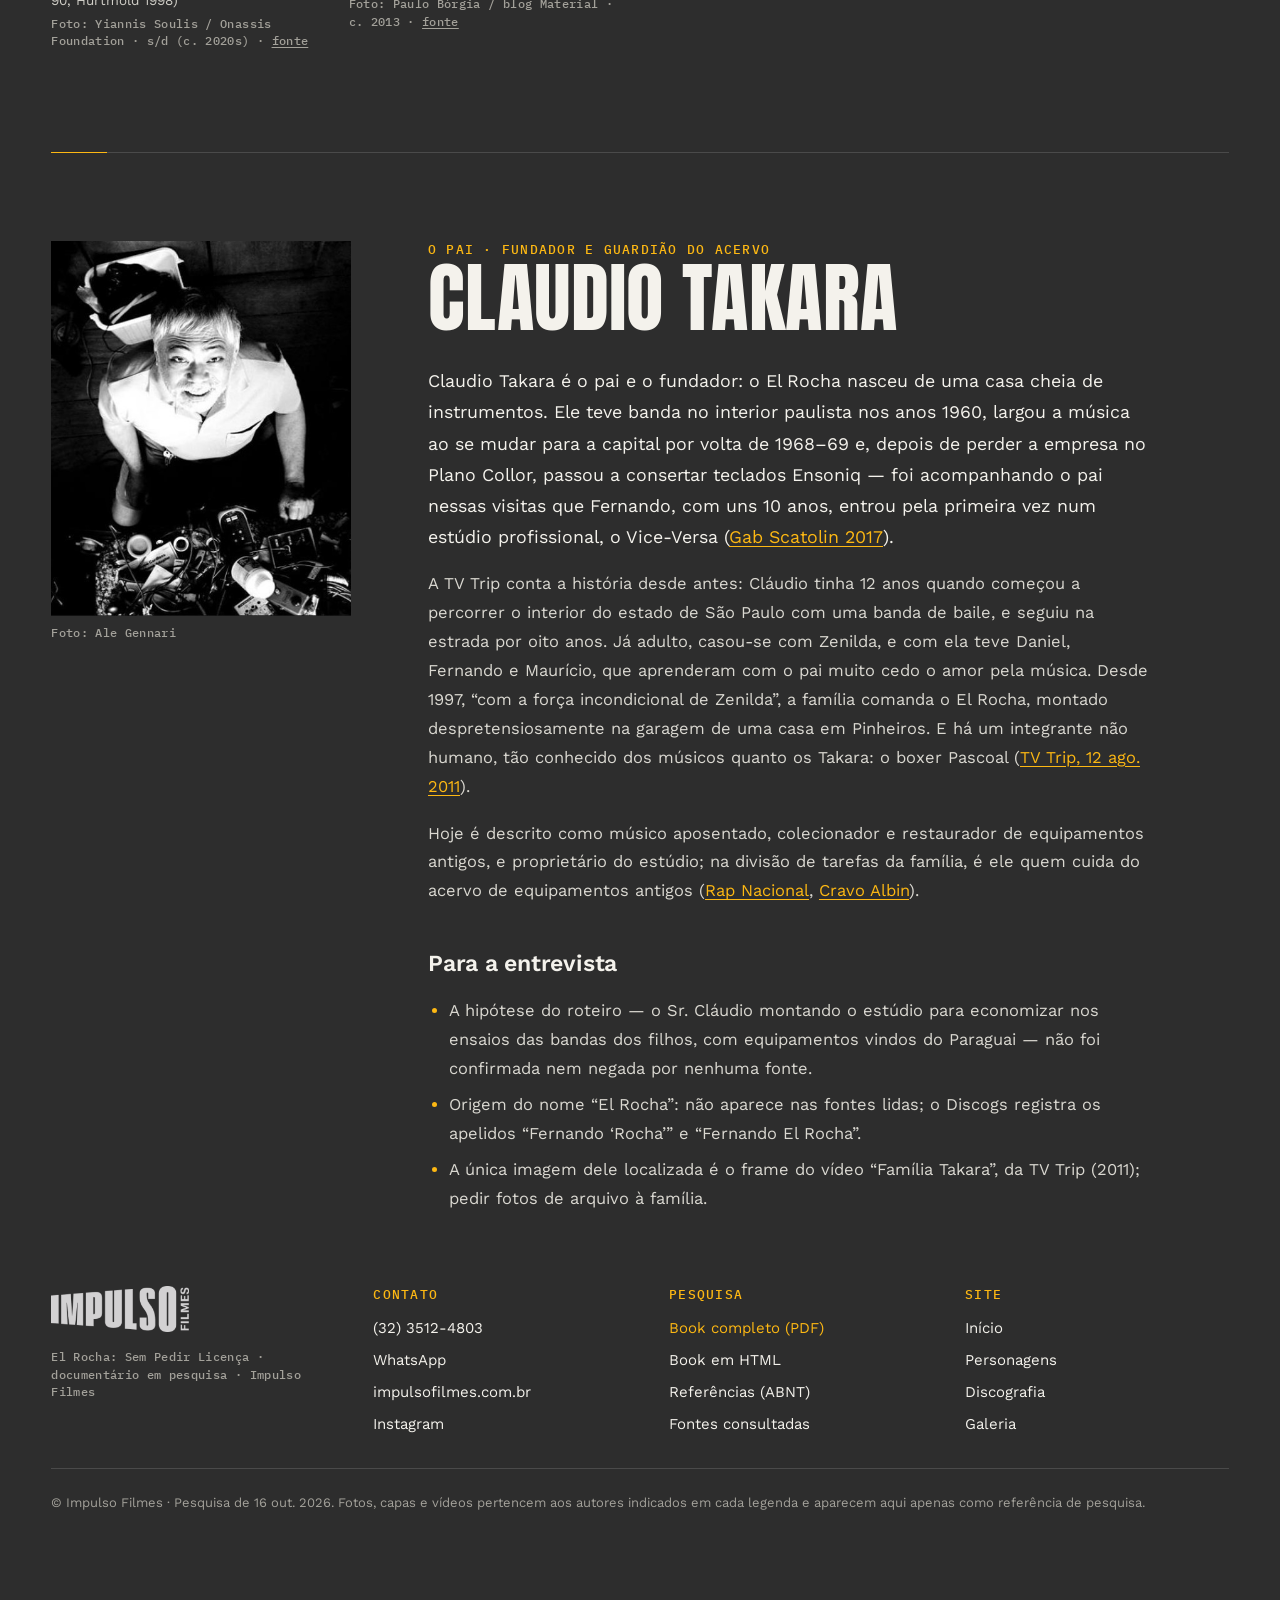
==== commit 5b7f95cc: "Crédito da foto de Claudio Takara: Ale Gennari Co-Authored-By: Claude Opus 5.5 <noreply@anthropic.co" ====
--- a/personagens.html
+++ b/personagens.html
@@ -13,11 +13,11 @@
 <link rel="preconnect" href="https://fonts.googleapis.com">
 <link rel="preconnect" href="https://fonts.gstatic.com" crossorigin>
 <link href="https://fonts.googleapis.com/css2?family=Anton&family=IBM+Plex+Mono:wght@400;500;600&family=Work+Sans:wght@400;500;600&display=swap" rel="stylesheet">
-<link rel="stylesheet" href="style.css?v=20261016w">
-<link rel="stylesheet" href="pages.css?v=20261016w">
-<link rel="stylesheet" href="case.css?v=20261016w">
-<link rel="stylesheet" href="extra.css?v=20261016w">
-<link rel="stylesheet" href="site.css?v=20261016w">
+<link rel="stylesheet" href="style.css?v=20261016x">
+<link rel="stylesheet" href="pages.css?v=20261016x">
+<link rel="stylesheet" href="case.css?v=20261016x">
+<link rel="stylesheet" href="extra.css?v=20261016x">
+<link rel="stylesheet" href="site.css?v=20261016x">
 </head>
 <body>
 
@@ -184,7 +184,7 @@
 
 <section class="block rule alvo" id="claudio">
   <div class="pessoa">
-    <figure><img src="img/claudio-takara.jpg" alt="Claudio Takara" data-imprensa><figcaption class="cred">Foto: crédito a confirmar</figcaption></figure>
+    <figure><img src="img/claudio-takara.jpg" alt="Claudio Takara" data-imprensa><figcaption class="cred">Foto: Ale Gennari</figcaption></figure>
     <div>
       <p class="eyebrow">O pai · fundador e guardião do acervo</p>
       <h2 class="reveal">Claudio Takara</h2>
@@ -236,7 +236,7 @@
 <dialog class="lightbox" id="lightbox" aria-label="Imagem ampliada"><img alt=""><p class="lb-legenda"></p><button type="button">Fechar</button></dialog>
 <div class="cursor" aria-hidden="true"></div><div class="dot" aria-hidden="true"></div>
 
-<script src="pages.js?v=20261016w"></script>
-<script src="site.js?v=20261016w"></script>
+<script src="pages.js?v=20261016x"></script>
+<script src="site.js?v=20261016x"></script>
 </body>
 </html>
